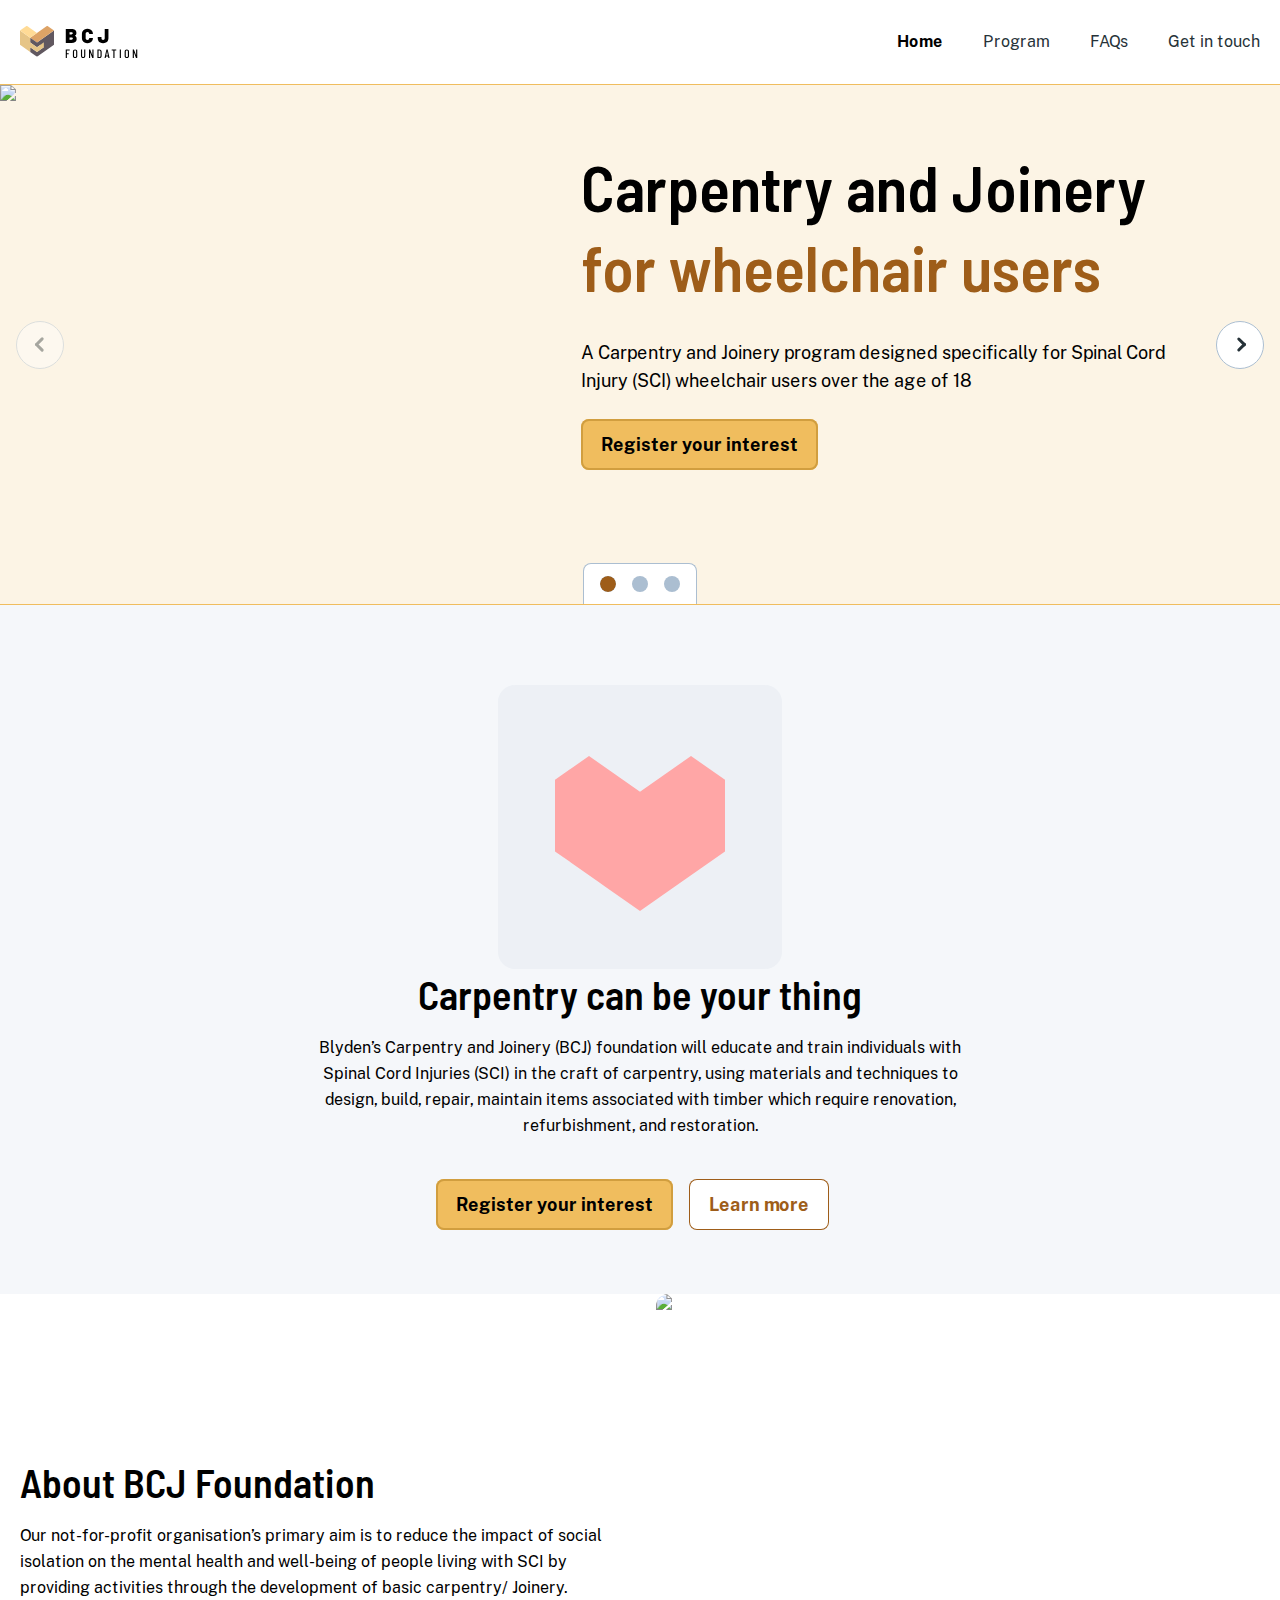
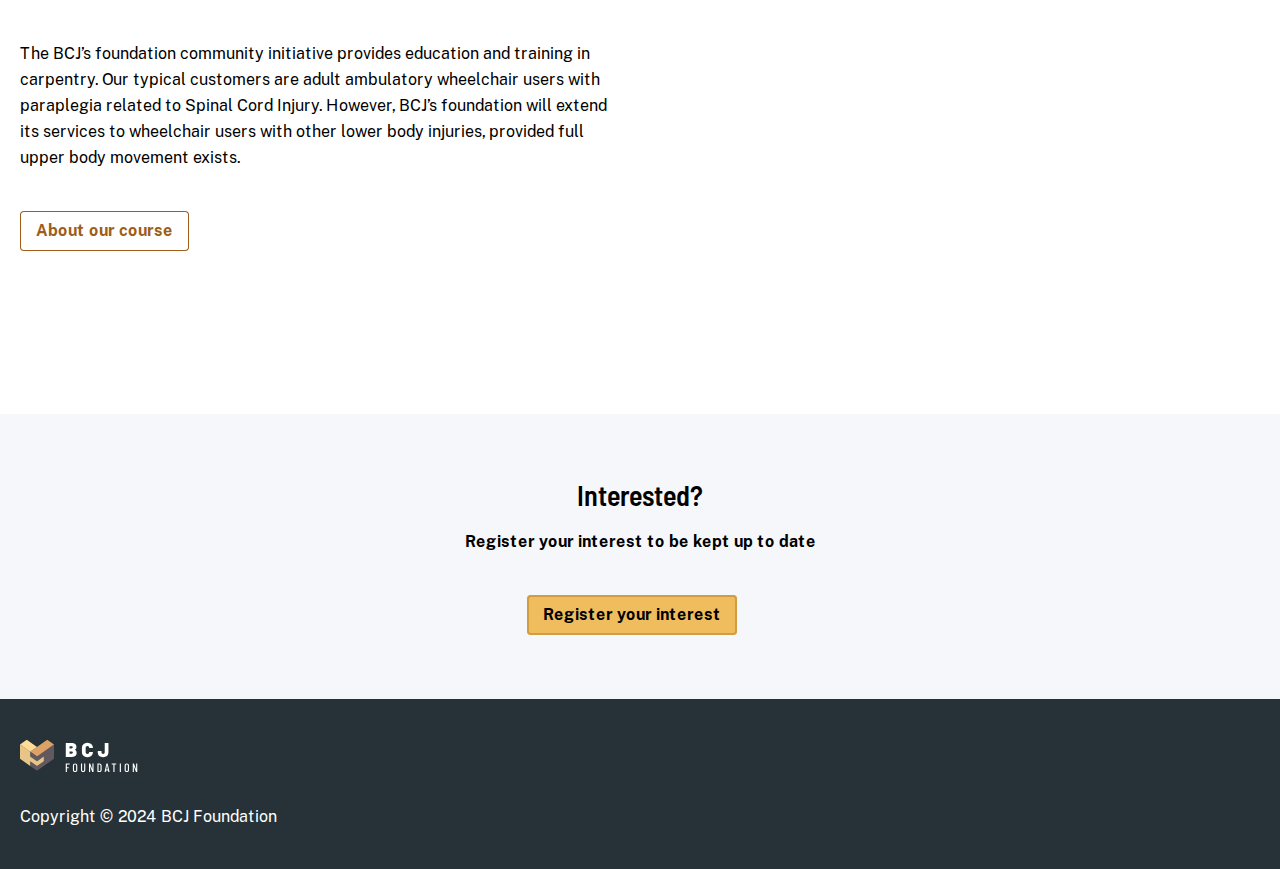
==== index.html @ 2e745df6 "first commit" ====
<!DOCTYPE html><html lang="en"><head><meta charSet="utf-8"/><meta name="viewport" content="width=device-width, initial-scale=1"/><link rel="preload" href="/_next/static/media/48bc156b80662de1-s.p.woff2" as="font" crossorigin="" type="font/woff2"/><link rel="preload" href="/_next/static/media/51b9f9f30f86448c-s.p.woff2" as="font" crossorigin="" type="font/woff2"/><link rel="preload" href="/_next/static/media/5efb91ec0a049f35-s.p.woff2" as="font" crossorigin="" type="font/woff2"/><link rel="preload" href="/_next/static/media/65385b422c1e9499-s.p.woff2" as="font" crossorigin="" type="font/woff2"/><link rel="preload" href="/_next/static/media/6a44acd4f1e705fc-s.p.woff2" as="font" crossorigin="" type="font/woff2"/><link rel="preload" href="/_next/static/media/75209ad4f73f0003-s.p.woff2" as="font" crossorigin="" type="font/woff2"/><link rel="preload" href="/_next/static/media/7559d8ca4e0054b1-s.p.woff2" as="font" crossorigin="" type="font/woff2"/><link rel="preload" href="/_next/static/media/b852c799878141b2-s.p.woff2" as="font" crossorigin="" type="font/woff2"/><link rel="preload" href="/_next/static/media/d576ac9870fe6045-s.p.woff2" as="font" crossorigin="" type="font/woff2"/><link rel="preload" href="/_next/static/media/e36079bd42f0ac3f-s.p.woff2" as="font" crossorigin="" type="font/woff2"/><link rel="stylesheet" href="/_next/static/css/0f08e208cca86593.css" crossorigin="" data-precedence="next"/><link rel="stylesheet" href="/_next/static/css/c429e8c723527bc4.css" crossorigin="" data-precedence="next"/><link rel="preload" as="script" fetchPriority="low" href="/_next/static/chunks/webpack-f3fc4aec8439d725.js" crossorigin=""/><script src="/_next/static/chunks/fd9d1056-5be4032601bc51de.js" async="" crossorigin=""></script><script src="/_next/static/chunks/69-30b4ee29f703c155.js" async="" crossorigin=""></script><script src="/_next/static/chunks/main-app-d5e770a85778ba33.js" async="" crossorigin=""></script><script src="/_next/static/chunks/17517af4-cb9e5b11379187ae.js" async=""></script><script src="/_next/static/chunks/241-a5ab5e69ba9a5ef1.js" async=""></script><script src="/_next/static/chunks/703-eb3b2bbb57f342ad.js" async=""></script><script src="/_next/static/chunks/app/page-0753a0562e86745f.js" async=""></script><title>BCJ Foundation Carpentry and Joinery</title><meta name="description" content="Carpentry and Joinery for wheelchair users"/><link rel="icon" href="/favicon.ico" type="image/x-icon" sizes="48x48"/><meta name="next-size-adjust"/><script src="/_next/static/chunks/polyfills-c67a75d1b6f99dc8.js" crossorigin="" noModule=""></script></head><body class="__variable_8f72e7 __variable_cc864a __variable_526887"><div class="min-h-screen flex flex-col items-stretch"><header class="_header_19jh3_8"><div class="_container_1usr6_22"><div class="_headerContent_19jh3_12"><div class="_logo_19jh3_1"><a href="/" title="BCJ Foundation"><div><svg width="119" height="34" viewBox="0 0 119 34" fill="none" xmlns="http://www.w3.org/2000/svg"><g clip-path="url(#clip0_208_712)"><path d="M17 31.6792V26.9192L23.8 22.1592V17.3992L17 22.1592V17.3992L34 5.49921V19.7792L17 31.6792Z" fill="#615860"></path><path d="M10.2 12.6391L27.2 0.739136L34 5.49914L17 17.3991L10.2 12.6391Z" fill="#DDA366"></path><path d="M10.2 17.3991V12.6391L17 17.3991V22.1591L10.2 17.3991Z" fill="#615860"></path><path d="M10.2 22.1591V26.9191L17 31.6791V26.9191L10.2 22.1591Z" fill="#615860"></path><path d="M23.8 22.1592L20.4 19.7792L23.8 17.3992V22.1592Z" fill="#615860"></path><path d="M23.8 17.3992L17 22.1592V26.9192L23.8 22.1592V17.3992Z" fill="#E6C587"></path><path d="M10.2 12.6392V17.3992L17 22.1592V26.9192L10.2 22.1592V26.9192L0 19.7792V5.49921L10.2 12.6392Z" fill="#E6C587"></path><path d="M0 5.49914L6.8 0.739136L17 7.87913L10.2 12.6391L0 5.49914Z" fill="#FFDB96"></path></g><path d="M54.9 10.72C54.8467 10.76 54.8467 10.8 54.9 10.84C55.5 11.1733 55.94 11.6 56.22 12.12C56.5 12.64 56.64 13.2667 56.64 14C56.64 15.3733 56.16 16.3867 55.2 17.04C54.24 17.68 52.9933 18 51.46 18H46.08C45.9867 18 45.9133 17.9733 45.86 17.92C45.8067 17.8667 45.78 17.7933 45.78 17.7V4.3C45.78 4.20667 45.8067 4.13333 45.86 4.08C45.9133 4.02667 45.9867 4 46.08 4H51.28C52.9867 4 54.2667 4.30667 55.12 4.92C55.9867 5.52 56.42 6.53333 56.42 7.96C56.42 9.22667 55.9133 10.1467 54.9 10.72ZM49.64 7.22C49.5733 7.22 49.54 7.25333 49.54 7.32V9.32C49.54 9.38667 49.5733 9.42 49.64 9.42H51.28C52.2533 9.42 52.74 9.05333 52.74 8.32C52.74 7.58667 52.2533 7.22 51.28 7.22H49.64ZM51.46 14.78C52.4067 14.78 52.88 14.3867 52.88 13.6C52.88 12.8533 52.4133 12.48 51.48 12.48H49.64C49.5733 12.48 49.54 12.5133 49.54 12.58V14.68C49.54 14.7467 49.5733 14.78 49.64 14.78H51.46ZM67.4247 18.16C66.3314 18.16 65.3647 17.9467 64.5247 17.52C63.698 17.0933 63.0514 16.4933 62.5847 15.72C62.1314 14.9333 61.9047 14.0267 61.9047 13V8.96C61.9047 7.94667 62.1314 7.05333 62.5847 6.28C63.0514 5.50667 63.698 4.90667 64.5247 4.48C65.3647 4.05333 66.3314 3.84 67.4247 3.84C68.518 3.84 69.478 4.04 70.3047 4.44C71.1447 4.84 71.7914 5.40667 72.2447 6.14C72.7114 6.86 72.9447 7.7 72.9447 8.66C72.9447 8.78 72.8447 8.85333 72.6447 8.88L69.4847 9.08H69.4247C69.2647 9.08 69.1847 9.00667 69.1847 8.86C69.1847 8.31333 69.0247 7.88 68.7047 7.56C68.3847 7.22667 67.958 7.06 67.4247 7.06C66.8914 7.06 66.4647 7.22667 66.1447 7.56C65.8247 7.88 65.6647 8.31333 65.6647 8.86V13.16C65.6647 13.6933 65.8247 14.1267 66.1447 14.46C66.4647 14.78 66.8914 14.94 67.4247 14.94C67.958 14.94 68.3847 14.78 68.7047 14.46C69.0247 14.1267 69.1847 13.6933 69.1847 13.16C69.1847 13.08 69.2114 13.02 69.2647 12.98C69.318 12.94 69.3914 12.9267 69.4847 12.94L72.6447 13.1C72.8447 13.1133 72.9447 13.18 72.9447 13.3C72.9447 14.26 72.7114 15.1067 72.2447 15.84C71.7914 16.5733 71.1447 17.1467 70.3047 17.56C69.478 17.96 68.518 18.16 67.4247 18.16ZM83.0722 18.16C81.9922 18.16 81.0522 17.96 80.2522 17.56C79.4522 17.16 78.8322 16.6 78.3922 15.88C77.9522 15.16 77.7322 14.32 77.7322 13.36V12.3C77.7322 12.2067 77.7589 12.1333 77.8122 12.08C77.8655 12.0267 77.9389 12 78.0322 12H81.1922C81.2855 12 81.3589 12.0267 81.4122 12.08C81.4655 12.1333 81.4922 12.2067 81.4922 12.3V13.34C81.4922 13.82 81.6322 14.2067 81.9122 14.5C82.1922 14.7933 82.5789 14.94 83.0722 14.94C83.5522 14.94 83.9455 14.7933 84.2522 14.5C84.5589 14.2067 84.7122 13.82 84.7122 13.34V4.3C84.7122 4.20667 84.7389 4.13333 84.7922 4.08C84.8455 4.02667 84.9189 4 85.0122 4H88.1522C88.2455 4 88.3189 4.02667 88.3722 4.08C88.4255 4.13333 88.4522 4.20667 88.4522 4.3V13.36C88.4522 14.3067 88.2255 15.1467 87.7722 15.88C87.3189 16.6 86.6855 17.16 85.8722 17.56C85.0589 17.96 84.1255 18.16 83.0722 18.16Z" fill="currentColor"></path><path d="M49.752 25.476C49.752 25.556 49.712 25.596 49.632 25.596H46.944C46.912 25.596 46.896 25.612 46.896 25.644V28.248C46.896 28.28 46.912 28.296 46.944 28.296H48.588C48.668 28.296 48.708 28.336 48.708 28.416V29.172C48.708 29.252 48.668 29.292 48.588 29.292H46.944C46.912 29.292 46.896 29.308 46.896 29.34V32.88C46.896 32.96 46.856 33 46.776 33H45.864C45.784 33 45.744 32.96 45.744 32.88V24.72C45.744 24.64 45.784 24.6 45.864 24.6H49.632C49.712 24.6 49.752 24.64 49.752 24.72V25.476ZM55.0819 33.096C54.4259 33.096 53.8979 32.896 53.4979 32.496C53.0979 32.096 52.8979 31.564 52.8979 30.9V26.712C52.8979 26.048 53.0979 25.516 53.4979 25.116C53.8979 24.708 54.4259 24.504 55.0819 24.504C55.7459 24.504 56.2779 24.708 56.6779 25.116C57.0859 25.516 57.2899 26.048 57.2899 26.712V30.9C57.2899 31.564 57.0859 32.096 56.6779 32.496C56.2779 32.896 55.7459 33.096 55.0819 33.096ZM55.0819 32.1C55.4019 32.1 55.6579 31.996 55.8499 31.788C56.0419 31.572 56.1379 31.292 56.1379 30.948V26.652C56.1379 26.308 56.0419 26.032 55.8499 25.824C55.6579 25.608 55.4019 25.5 55.0819 25.5C54.7699 25.5 54.5179 25.608 54.3259 25.824C54.1419 26.032 54.0499 26.308 54.0499 26.652V30.948C54.0499 31.292 54.1419 31.572 54.3259 31.788C54.5179 31.996 54.7699 32.1 55.0819 32.1ZM63.1208 33.096C62.4648 33.096 61.9368 32.88 61.5368 32.448C61.1448 32.008 60.9488 31.432 60.9488 30.72V24.72C60.9488 24.64 60.9888 24.6 61.0688 24.6H61.9808C62.0608 24.6 62.1008 24.64 62.1008 24.72V30.84C62.1008 31.216 62.1928 31.52 62.3768 31.752C62.5688 31.984 62.8168 32.1 63.1208 32.1C63.4328 32.1 63.6808 31.984 63.8648 31.752C64.0568 31.52 64.1528 31.216 64.1528 30.84V24.72C64.1528 24.64 64.1928 24.6 64.2728 24.6H65.1848C65.2648 24.6 65.3048 24.64 65.3048 24.72V30.72C65.3048 31.432 65.1048 32.008 64.7048 32.448C64.3048 32.88 63.7768 33.096 63.1208 33.096ZM72.3827 24.72C72.3827 24.64 72.4227 24.6 72.5027 24.6H73.4027C73.4827 24.6 73.5227 24.64 73.5227 24.72V32.88C73.5227 32.96 73.4827 33 73.4027 33H72.3707C72.3067 33 72.2627 32.968 72.2387 32.904L70.1987 27.42C70.1907 27.404 70.1787 27.4 70.1627 27.408C70.1467 27.408 70.1387 27.416 70.1387 27.432L70.1507 32.88C70.1507 32.96 70.1107 33 70.0307 33H69.1187C69.0387 33 68.9987 32.96 68.9987 32.88V24.72C68.9987 24.64 69.0387 24.6 69.1187 24.6H70.1387C70.2027 24.6 70.2467 24.632 70.2707 24.696L72.3227 30.18C72.3307 30.204 72.3427 30.216 72.3587 30.216C72.3747 30.208 72.3827 30.192 72.3827 30.168V24.72ZM77.5304 33C77.4504 33 77.4104 32.96 77.4104 32.88V24.72C77.4104 24.64 77.4504 24.6 77.5304 24.6H79.4984C80.1624 24.6 80.6904 24.804 81.0824 25.212C81.4744 25.62 81.6704 26.172 81.6704 26.868V30.732C81.6704 31.428 81.4744 31.98 81.0824 32.388C80.6904 32.796 80.1624 33 79.4984 33H77.5304ZM78.5624 31.956C78.5624 31.988 78.5784 32.004 78.6104 32.004L79.4864 31.992C79.7904 31.992 80.0344 31.876 80.2184 31.644C80.4024 31.404 80.4984 31.08 80.5064 30.672V26.928C80.5064 26.52 80.4144 26.196 80.2304 25.956C80.0464 25.716 79.7984 25.596 79.4864 25.596H78.6104C78.5784 25.596 78.5624 25.612 78.5624 25.644V31.956ZM88.4656 33C88.3936 33 88.3496 32.964 88.3336 32.892L88.0696 31.512C88.0696 31.496 88.0616 31.484 88.0456 31.476C88.0376 31.468 88.0256 31.464 88.0096 31.464H86.0536C86.0376 31.464 86.0216 31.468 86.0056 31.476C85.9976 31.484 85.9936 31.496 85.9936 31.512L85.7416 32.892C85.7336 32.964 85.6896 33 85.6096 33H84.6976C84.6576 33 84.6256 32.988 84.6016 32.964C84.5856 32.94 84.5816 32.908 84.5896 32.868L86.3776 24.708C86.3936 24.636 86.4376 24.6 86.5096 24.6H87.5776C87.6576 24.6 87.7016 24.636 87.7096 24.708L89.5096 32.868V32.892C89.5096 32.964 89.4736 33 89.4016 33H88.4656ZM86.1976 30.504C86.1976 30.536 86.2096 30.552 86.2336 30.552H87.8296C87.8536 30.552 87.8656 30.536 87.8656 30.504L87.0496 26.244C87.0416 26.228 87.0336 26.22 87.0256 26.22C87.0176 26.22 87.0096 26.228 87.0016 26.244L86.1976 30.504ZM96.1333 24.6C96.2133 24.6 96.2533 24.64 96.2533 24.72V25.476C96.2533 25.556 96.2133 25.596 96.1333 25.596H94.5613C94.5293 25.596 94.5133 25.612 94.5133 25.644V32.88C94.5133 32.96 94.4733 33 94.3933 33H93.4813C93.4013 33 93.3613 32.96 93.3613 32.88V25.644C93.3613 25.612 93.3453 25.596 93.3133 25.596H91.8253C91.7453 25.596 91.7053 25.556 91.7053 25.476V24.72C91.7053 24.64 91.7453 24.6 91.8253 24.6H96.1333ZM99.8827 33C99.8027 33 99.7627 32.96 99.7627 32.88V24.72C99.7627 24.64 99.8027 24.6 99.8827 24.6H100.795C100.875 24.6 100.915 24.64 100.915 24.72V32.88C100.915 32.96 100.875 33 100.795 33H99.8827ZM106.815 33.096C106.159 33.096 105.631 32.896 105.231 32.496C104.831 32.096 104.631 31.564 104.631 30.9V26.712C104.631 26.048 104.831 25.516 105.231 25.116C105.631 24.708 106.159 24.504 106.815 24.504C107.479 24.504 108.011 24.708 108.411 25.116C108.819 25.516 109.023 26.048 109.023 26.712V30.9C109.023 31.564 108.819 32.096 108.411 32.496C108.011 32.896 107.479 33.096 106.815 33.096ZM106.815 32.1C107.135 32.1 107.391 31.996 107.583 31.788C107.775 31.572 107.871 31.292 107.871 30.948V26.652C107.871 26.308 107.775 26.032 107.583 25.824C107.391 25.608 107.135 25.5 106.815 25.5C106.503 25.5 106.251 25.608 106.059 25.824C105.875 26.032 105.783 26.308 105.783 26.652V30.948C105.783 31.292 105.875 31.572 106.059 31.788C106.251 31.996 106.503 32.1 106.815 32.1ZM116.126 24.72C116.126 24.64 116.166 24.6 116.246 24.6H117.146C117.226 24.6 117.266 24.64 117.266 24.72V32.88C117.266 32.96 117.226 33 117.146 33H116.114C116.05 33 116.006 32.968 115.982 32.904L113.942 27.42C113.934 27.404 113.922 27.4 113.906 27.408C113.89 27.408 113.882 27.416 113.882 27.432L113.894 32.88C113.894 32.96 113.854 33 113.774 33H112.862C112.782 33 112.742 32.96 112.742 32.88V24.72C112.742 24.64 112.782 24.6 112.862 24.6H113.882C113.946 24.6 113.99 24.632 114.014 24.696L116.066 30.18C116.074 30.204 116.086 30.216 116.102 30.216C116.118 30.208 116.126 30.192 116.126 30.168V24.72Z" fill="currentColor"></path><defs><clipPath id="clip0_208_712"><rect width="34" height="30.94" fill="white" transform="translate(0 0.739136)"></rect></clipPath></defs></svg></div></a></div><nav id="primaryNavigation" class="_mainNav_19jh3_21"><ul class="_mainNavMenu_19jh3_26"><li><a href="/" class="_active_19jh3_51 _navLink_19jh3_40">Home<!-- --> <svg width="24" height="24" fill="none" xmlns="http://www.w3.org/2000/svg" class="_linkIcon_19jh3_174"><path d="m16 16 3.293-3.293a1 1 0 0 0 0-1.414L16 8m3 4H5" stroke="currentColor" stroke-width="1.5" stroke-linecap="round"></path></svg></a></li><li><a href="our-program" class="_navLink_19jh3_40">Program<!-- --> <svg width="24" height="24" fill="none" xmlns="http://www.w3.org/2000/svg" class="_linkIcon_19jh3_174"><path d="m16 16 3.293-3.293a1 1 0 0 0 0-1.414L16 8m3 4H5" stroke="currentColor" stroke-width="1.5" stroke-linecap="round"></path></svg></a></li><li><a href="faqs" class="_navLink_19jh3_40">FAQs<!-- --> <svg width="24" height="24" fill="none" xmlns="http://www.w3.org/2000/svg" class="_linkIcon_19jh3_174"><path d="m16 16 3.293-3.293a1 1 0 0 0 0-1.414L16 8m3 4H5" stroke="currentColor" stroke-width="1.5" stroke-linecap="round"></path></svg></a></li><li><a href="contact" class="_navLink_19jh3_40">Get in touch<!-- --> <svg width="24" height="24" fill="none" xmlns="http://www.w3.org/2000/svg" class="_linkIcon_19jh3_174"><path d="m16 16 3.293-3.293a1 1 0 0 0 0-1.414L16 8m3 4H5" stroke="currentColor" stroke-width="1.5" stroke-linecap="round"></path></svg></a></li></ul></nav><button class="_navToggle_19jh3_56" aria-controls="primaryNavigation"><svg width="24" height="24" viewBox="0 0 24 24" fill="none" xmlns="http://www.w3.org/2000/svg"><path d="M20 6H4M20 12H4M20 18H4" stroke="currentColor" stroke-width="1.5" stroke-linecap="round"></path></svg></button></div></div></header><main class="grow max-lg:pt-[3.5rem]"><div class="_heroSlider_nfm21_1"><div class="_sliderContainer_1o5lg_1 _sliderContainer_nfm21_1 undefined" style="--autoplay-duration:12s"><div class="_sliderInner_1o5lg_13 _sliderInner_nfm21_9"><div class="_sliderTrack_1o5lg_20 _sliderTrack_nfm21_13"><div class="_slideContentContainer_1o5lg_37 _snapTo_1o5lg_50 _slideContentContainer_nfm21_17" data-slide-id="WfRIqz6YVOBUKZLkBt84a_slide0"><div class="_sliderSlide_nfm21_38"><section class="_root_vmrso_1 _slideContent_nfm21_17 _isSlider_vmrso_54"><div class="_container_1usr6_22 _sliderContainer_vmrso_5"><div class="_row_1usr6_12 _sectionRow_vmrso_6 _imgLeft_vmrso_91"><div class="_imageContent_vmrso_16 _overflowImg_vmrso_29"><img alt="Man in wheelchair measuring with tape measure" loading="lazy" width="3996" height="2664" decoding="async" data-nimg="1" style="color:transparent" srcSet="https://images.ctfassets.net/n1ihyy65jq9a/5U1d5pbilXgPVXk30QRDa5/3b9a7755e2f1af9c7a7332dae6e8f16b/iStock-1478745756.png?fm=webp&amp;w=3840&amp;q=75 1x" src="https://images.ctfassets.net/n1ihyy65jq9a/5U1d5pbilXgPVXk30QRDa5/3b9a7755e2f1af9c7a7332dae6e8f16b/iStock-1478745756.png?fm=webp&amp;w=3840&amp;q=75"/></div><div class="_textContent_vmrso_33 _imgLeft_vmrso_91"><div class="_innerContent_vmrso_44"><div class="_heading_uow0d_1 _level-h1_uow0d_4 _marginBottom_uow0d_34 _textLeft_uow0d_43 h1">Carpentry and Joinery<!-- --> <em class="_emText_uow0d_38">for wheelchair users</em></div><div class="_text_vmrso_33"><div class="_richText_1emp2_1"><p>A Carpentry and Joinery program designed specifically for Spinal Cord Injury (SCI) wheelchair users over the age of 18</p><a href="/register" data-link-type="button" class="button _button_p7d7h_1 _large_p7d7h_58 _primary_p7d7h_19"><div class="_buttonLabel_p7d7h_104">Register your interest</div></a><p></p></div></div></div></div></div></div></section></div></div><div class="_slideContentContainer_1o5lg_37 _snapTo_1o5lg_50 _slideContentContainer_nfm21_17" data-slide-id="WfRIqz6YVOBUKZLkBt84a_slide1"><div class="_sliderSlide_nfm21_38"><section class="_root_vmrso_1 _slideContent_nfm21_17 _isSlider_vmrso_54"><div class="_container_1usr6_22 _sliderContainer_vmrso_5"><div class="_row_1usr6_12 _sectionRow_vmrso_6 _imgRight_vmrso_81"><div class="_imageContent_vmrso_16 _imgRight_vmrso_81"><img alt="Wheel Chair Workbench Isometric Illustration" loading="lazy" width="1294" height="1188" decoding="async" data-nimg="1" style="color:transparent" srcSet="https://images.ctfassets.net/n1ihyy65jq9a/XEW9YGLwWh2au5y3JjMi3/e1090c4c49f8dcd0c48d08984e0144e5/WheelChair_2x.png?fm=webp&amp;w=1920&amp;q=75 1x, https://images.ctfassets.net/n1ihyy65jq9a/XEW9YGLwWh2au5y3JjMi3/e1090c4c49f8dcd0c48d08984e0144e5/WheelChair_2x.png?fm=webp&amp;w=3840&amp;q=75 2x" src="https://images.ctfassets.net/n1ihyy65jq9a/XEW9YGLwWh2au5y3JjMi3/e1090c4c49f8dcd0c48d08984e0144e5/WheelChair_2x.png?fm=webp&amp;w=3840&amp;q=75"/></div><div class="_textContent_vmrso_33 _imgRight_vmrso_81"><div class="_innerContent_vmrso_44"><div class="_heading_uow0d_1 _level-h1_uow0d_4 _marginBottom_uow0d_34 _textLeft_uow0d_43 h1">Wheelchair<!-- --> <em class="_emText_uow0d_38">accessible workspaces</em></div><div class="_text_vmrso_33"><div class="_richText_1emp2_1"><p>Developing skills in carpentry and joinery can be extremely rewarding.
However, the workshops have many potential hazards, and our organisation has bespoke workspaces designed for wheelchair users.</p><a href="/our-program" data-link-type="button" class="button _button_p7d7h_1 _large_p7d7h_58 _secondary_p7d7h_24"><div class="_buttonLabel_p7d7h_104">Learn more</div></a><p></p></div></div></div></div></div></div></section></div></div><div class="_slideContentContainer_1o5lg_37 _snapTo_1o5lg_50 _slideContentContainer_nfm21_17" data-slide-id="WfRIqz6YVOBUKZLkBt84a_slide2"><div class="_sliderSlide_nfm21_38"><section class="_root_vmrso_1 _slideContent_nfm21_17 _isSlider_vmrso_54"><div class="_container_1usr6_22 _sliderContainer_vmrso_5"><div class="_row_1usr6_12 _sectionRow_vmrso_6 _imgLeft_vmrso_91"><div class="_imageContent_vmrso_16 _overflowImg_vmrso_29"><img alt="Person chiseling wood" loading="lazy" width="3996" height="2016" decoding="async" data-nimg="1" style="color:transparent" srcSet="https://images.ctfassets.net/n1ihyy65jq9a/3whNkLh9BBLOtpEh7S1WS2/a53ef2777b1b464f38fb0e955e6ff402/dominik-scythe-3cIvvzjE6Lk-unsplash.png?fm=webp&amp;w=3840&amp;q=75 1x" src="https://images.ctfassets.net/n1ihyy65jq9a/3whNkLh9BBLOtpEh7S1WS2/a53ef2777b1b464f38fb0e955e6ff402/dominik-scythe-3cIvvzjE6Lk-unsplash.png?fm=webp&amp;w=3840&amp;q=75"/></div><div class="_textContent_vmrso_33 _imgLeft_vmrso_91"><div class="_innerContent_vmrso_44"><div class="_heading_uow0d_1 _level-h1_uow0d_4 _marginBottom_uow0d_34 _textLeft_uow0d_43 h1">Course content<!-- --> <em class="_emText_uow0d_38">designed for SCI</em></div><div class="_text_vmrso_33"><div class="_richText_1emp2_1"><p>Our course program is led by people with an SCI – allowing participants to learn from others who have been there and can understand the issues and challenges.</p><a href="/our-program" data-link-type="button" class="button _button_p7d7h_1 _large_p7d7h_58 _secondary_p7d7h_24"><div class="_buttonLabel_p7d7h_104">Learn more</div></a><p></p></div></div></div></div></div></div></section></div></div></div></div><nav class="_sliderNav_1o5lg_81 _sliderNav_nfm21_29"><div class="_container_1usr6_22"><div class="_sliderNavContainer_1o5lg_86"><div class="_sliderButtonContainer_1o5lg_92"><button class="_arrow_1o5lg_103 _arrowPrev_1o5lg_179 _arrow_nfm21_43 _arrowPrev_nfm21_48" disabled="" title="Previous slide"></button></div><ul class="_dots_1o5lg_97 _dots_nfm21_60"><li><button class="_active_1o5lg_171" title="Go to slide 1"></button></li><li><button class="" title="Go to slide 2"></button></li><li><button class="" title="Go to slide 3"></button></li></ul><div class="_sliderButtonContainer_1o5lg_92"><button class="_arrow_1o5lg_103 _arrowNext_1o5lg_187 _arrow_nfm21_43 _arrowNext_nfm21_53" title="Next slide"></button></div></div></div></nav></div></div><section class="_root_zbqyi_1 _v-align-middle_zbqyi_28 _bg-secondary_zbqyi_21"><div class="_container_1usr6_22"><div class="_row_1usr6_12 _contentRow_zbqyi_37 undefined"><div class="_mainContent_zbqyi_33 undefined"><div class="_mainContentContainer_zbqyi_44 _text-align-center_zbqyi_48"><div class="_richText_1emp2_1"><div class="_container_1vml3_1"><svg class="_animatedLogo_1vml3_21 _joined_1vml3_83" width="400" height="300" viewBox="0 0 400 300" fill="none" xmlns="http://www.w3.org/2000/svg"><path class="_heart_1vml3_43" d="M251 87L200 122.769L149 87L115 110.846V182.385L166 218.154L200 242L285 182.385V110.846L251 87Z" fill="#FFA6A6"></path><path class="_leftBlock_1vml3_35" d="M166 194.308V218.154L183 206.231L166 194.308Z" fill="#BDA16F"></path><path class="_rightBlock_1vml3_27" d="M166 194.308V218.154L200 242V218.154L166 194.308Z" fill="#615860"></path><path class="_rightBlock_1vml3_27" d="M234 194.308L217 182.384L234 170.461V194.308Z" fill="#42311F"></path><path class="_rightBlock_1vml3_27" d="M166 194.308L200 170.461L234 194.308L200 218.154L166 194.308Z" fill="#DDA366"></path><path class="_leftBlock_1vml3_35" d="M234 170.461L200 194.308V218.154L234 194.308V170.461Z" fill="#E6C587"></path><path class="_leftBlock_1vml3_35" d="M166 146.615V170.462L200 194.308V218.154L166 194.308V218.154L115 182.385V110.846L166 146.615Z" fill="#E6C587"></path><path class="_leftBlock_1vml3_35" d="M115 110.846L149 87L200 122.769L166 146.615L115 110.846Z" fill="#FFDB96"></path><path class="_leftBlock_1vml3_35" d="M166 170.462L200 146.615L234 170.462L200 194.308L166 170.462Z" fill="#FFDB96"></path><path class="_leftBlock_1vml3_35" d="M166 146.615V170.462L200 146.615V122.769L166 146.615Z" fill="#E6C587"></path><path class="_rightBlock_1vml3_27" d="M200 242V218.154L234 194.308V170.462L200 194.308V170.462L285 110.846V182.385L200 242Z" fill="#615860"></path><path class="_rightBlock_1vml3_27" d="M166 170.462V146.615L200 170.462V194.308L166 170.462Z" fill="#615860"></path><path class="_rightBlock_1vml3_27" d="M166 146.615L251 87L285 110.846L200 170.462L166 146.615Z" fill="#DDA366"></path></svg></div><h2>Carpentry can be your thing</h2><p>Blyden’s Carpentry and Joinery (BCJ) foundation will educate and train individuals with Spinal Cord Injuries (SCI) in the craft of carpentry, using materials and techniques to design, build, repair, maintain items associated with timber which require renovation, refurbishment, and restoration.</p><a href="/register" data-link-type="button" class="button _button_p7d7h_1 _large_p7d7h_58 _primary_p7d7h_19"><div class="_buttonLabel_p7d7h_104">Register your interest</div></a><a href="/our-program" data-link-type="button" class="button _button_p7d7h_1 _large_p7d7h_58 _secondary_p7d7h_24"><div class="_buttonLabel_p7d7h_104">Learn more</div></a><p></p></div></div></div></div></div></section><section class="_root_zbqyi_1 _v-align-middle_zbqyi_28 _bg-default_zbqyi_15"><div class="_container_1usr6_22"><div class="_row_1usr6_12 _contentRow_zbqyi_37 _imageLayout_zbqyi_121 _imgRight_zbqyi_124"><div class="_imageContent_zbqyi_52 _img-size-cover_zbqyi_162 _imgRight_zbqyi_124"><img alt="Tools" loading="lazy" width="2772" height="3884" decoding="async" data-nimg="1" style="color:transparent" srcSet="https://images.ctfassets.net/n1ihyy65jq9a/7vWtPpgSgakhSZjXxVCPhk/c5247bebeb1ce8e71264e3de3a4bcce8/julie-molliver-Z3vFp7szCAY-unsplash.png?fm=webp&amp;w=3840&amp;q=75 1x" src="https://images.ctfassets.net/n1ihyy65jq9a/7vWtPpgSgakhSZjXxVCPhk/c5247bebeb1ce8e71264e3de3a4bcce8/julie-molliver-Z3vFp7szCAY-unsplash.png?fm=webp&amp;w=3840&amp;q=75"/></div><div class="_mainContent_zbqyi_33 _imgRight_zbqyi_124"><div class="_mainContentContainer_zbqyi_44 _text-align-left_zbqyi_44"><div class="_richText_1emp2_1"><h2>About BCJ Foundation</h2><p>Our not-for-profit organisation’s primary aim is to reduce the impact of social isolation on the mental health and well-being of people living with SCI by providing activities through the development of basic carpentry/ Joinery.  </p><p>The BCJ’s foundation community initiative provides education and training in carpentry. Our typical customers are adult ambulatory wheelchair users with paraplegia related to Spinal Cord Injury. However, BCJ’s foundation will extend its services to wheelchair users with other lower body injuries, provided full upper body movement exists.</p><a href="/our-program" data-link-type="button" class="button _button_p7d7h_1 _secondary_p7d7h_24"><div class="_buttonLabel_p7d7h_104">About our course</div></a><p></p></div></div></div></div></div></section><section class="_root_zbqyi_1 _v-align-top_zbqyi_24 _bg-secondary_zbqyi_21"><div class="_container_1usr6_22"><div class="_row_1usr6_12 _contentRow_zbqyi_37 undefined"><div class="_mainContent_zbqyi_33 undefined"><div class="_mainContentContainer_zbqyi_44 _text-align-center_zbqyi_48"><div class="_richText_1emp2_1"><h3>Interested? </h3><p><b>Register your interest to be kept up to date</b></p><a href="/register" data-link-type="button" class="button _button_p7d7h_1 _primary_p7d7h_19"><div class="_buttonLabel_p7d7h_104">Register your interest</div></a><p></p></div></div></div></div></div></section></main><footer class="_footer_7ohpf_1"><div class="_container_1usr6_22"><div class="_row_1usr6_12 _footerRow_7ohpf_8"><div class="_logoCol_7ohpf_59"><div class="_logo_7ohpf_18"><div><svg width="119" height="34" viewBox="0 0 119 34" fill="none" xmlns="http://www.w3.org/2000/svg"><g clip-path="url(#clip0_208_712)"><path d="M17 31.6792V26.9192L23.8 22.1592V17.3992L17 22.1592V17.3992L34 5.49921V19.7792L17 31.6792Z" fill="#615860"></path><path d="M10.2 12.6391L27.2 0.739136L34 5.49914L17 17.3991L10.2 12.6391Z" fill="#DDA366"></path><path d="M10.2 17.3991V12.6391L17 17.3991V22.1591L10.2 17.3991Z" fill="#615860"></path><path d="M10.2 22.1591V26.9191L17 31.6791V26.9191L10.2 22.1591Z" fill="#615860"></path><path d="M23.8 22.1592L20.4 19.7792L23.8 17.3992V22.1592Z" fill="#615860"></path><path d="M23.8 17.3992L17 22.1592V26.9192L23.8 22.1592V17.3992Z" fill="#E6C587"></path><path d="M10.2 12.6392V17.3992L17 22.1592V26.9192L10.2 22.1592V26.9192L0 19.7792V5.49921L10.2 12.6392Z" fill="#E6C587"></path><path d="M0 5.49914L6.8 0.739136L17 7.87913L10.2 12.6391L0 5.49914Z" fill="#FFDB96"></path></g><path d="M54.9 10.72C54.8467 10.76 54.8467 10.8 54.9 10.84C55.5 11.1733 55.94 11.6 56.22 12.12C56.5 12.64 56.64 13.2667 56.64 14C56.64 15.3733 56.16 16.3867 55.2 17.04C54.24 17.68 52.9933 18 51.46 18H46.08C45.9867 18 45.9133 17.9733 45.86 17.92C45.8067 17.8667 45.78 17.7933 45.78 17.7V4.3C45.78 4.20667 45.8067 4.13333 45.86 4.08C45.9133 4.02667 45.9867 4 46.08 4H51.28C52.9867 4 54.2667 4.30667 55.12 4.92C55.9867 5.52 56.42 6.53333 56.42 7.96C56.42 9.22667 55.9133 10.1467 54.9 10.72ZM49.64 7.22C49.5733 7.22 49.54 7.25333 49.54 7.32V9.32C49.54 9.38667 49.5733 9.42 49.64 9.42H51.28C52.2533 9.42 52.74 9.05333 52.74 8.32C52.74 7.58667 52.2533 7.22 51.28 7.22H49.64ZM51.46 14.78C52.4067 14.78 52.88 14.3867 52.88 13.6C52.88 12.8533 52.4133 12.48 51.48 12.48H49.64C49.5733 12.48 49.54 12.5133 49.54 12.58V14.68C49.54 14.7467 49.5733 14.78 49.64 14.78H51.46ZM67.4247 18.16C66.3314 18.16 65.3647 17.9467 64.5247 17.52C63.698 17.0933 63.0514 16.4933 62.5847 15.72C62.1314 14.9333 61.9047 14.0267 61.9047 13V8.96C61.9047 7.94667 62.1314 7.05333 62.5847 6.28C63.0514 5.50667 63.698 4.90667 64.5247 4.48C65.3647 4.05333 66.3314 3.84 67.4247 3.84C68.518 3.84 69.478 4.04 70.3047 4.44C71.1447 4.84 71.7914 5.40667 72.2447 6.14C72.7114 6.86 72.9447 7.7 72.9447 8.66C72.9447 8.78 72.8447 8.85333 72.6447 8.88L69.4847 9.08H69.4247C69.2647 9.08 69.1847 9.00667 69.1847 8.86C69.1847 8.31333 69.0247 7.88 68.7047 7.56C68.3847 7.22667 67.958 7.06 67.4247 7.06C66.8914 7.06 66.4647 7.22667 66.1447 7.56C65.8247 7.88 65.6647 8.31333 65.6647 8.86V13.16C65.6647 13.6933 65.8247 14.1267 66.1447 14.46C66.4647 14.78 66.8914 14.94 67.4247 14.94C67.958 14.94 68.3847 14.78 68.7047 14.46C69.0247 14.1267 69.1847 13.6933 69.1847 13.16C69.1847 13.08 69.2114 13.02 69.2647 12.98C69.318 12.94 69.3914 12.9267 69.4847 12.94L72.6447 13.1C72.8447 13.1133 72.9447 13.18 72.9447 13.3C72.9447 14.26 72.7114 15.1067 72.2447 15.84C71.7914 16.5733 71.1447 17.1467 70.3047 17.56C69.478 17.96 68.518 18.16 67.4247 18.16ZM83.0722 18.16C81.9922 18.16 81.0522 17.96 80.2522 17.56C79.4522 17.16 78.8322 16.6 78.3922 15.88C77.9522 15.16 77.7322 14.32 77.7322 13.36V12.3C77.7322 12.2067 77.7589 12.1333 77.8122 12.08C77.8655 12.0267 77.9389 12 78.0322 12H81.1922C81.2855 12 81.3589 12.0267 81.4122 12.08C81.4655 12.1333 81.4922 12.2067 81.4922 12.3V13.34C81.4922 13.82 81.6322 14.2067 81.9122 14.5C82.1922 14.7933 82.5789 14.94 83.0722 14.94C83.5522 14.94 83.9455 14.7933 84.2522 14.5C84.5589 14.2067 84.7122 13.82 84.7122 13.34V4.3C84.7122 4.20667 84.7389 4.13333 84.7922 4.08C84.8455 4.02667 84.9189 4 85.0122 4H88.1522C88.2455 4 88.3189 4.02667 88.3722 4.08C88.4255 4.13333 88.4522 4.20667 88.4522 4.3V13.36C88.4522 14.3067 88.2255 15.1467 87.7722 15.88C87.3189 16.6 86.6855 17.16 85.8722 17.56C85.0589 17.96 84.1255 18.16 83.0722 18.16Z" fill="currentColor"></path><path d="M49.752 25.476C49.752 25.556 49.712 25.596 49.632 25.596H46.944C46.912 25.596 46.896 25.612 46.896 25.644V28.248C46.896 28.28 46.912 28.296 46.944 28.296H48.588C48.668 28.296 48.708 28.336 48.708 28.416V29.172C48.708 29.252 48.668 29.292 48.588 29.292H46.944C46.912 29.292 46.896 29.308 46.896 29.34V32.88C46.896 32.96 46.856 33 46.776 33H45.864C45.784 33 45.744 32.96 45.744 32.88V24.72C45.744 24.64 45.784 24.6 45.864 24.6H49.632C49.712 24.6 49.752 24.64 49.752 24.72V25.476ZM55.0819 33.096C54.4259 33.096 53.8979 32.896 53.4979 32.496C53.0979 32.096 52.8979 31.564 52.8979 30.9V26.712C52.8979 26.048 53.0979 25.516 53.4979 25.116C53.8979 24.708 54.4259 24.504 55.0819 24.504C55.7459 24.504 56.2779 24.708 56.6779 25.116C57.0859 25.516 57.2899 26.048 57.2899 26.712V30.9C57.2899 31.564 57.0859 32.096 56.6779 32.496C56.2779 32.896 55.7459 33.096 55.0819 33.096ZM55.0819 32.1C55.4019 32.1 55.6579 31.996 55.8499 31.788C56.0419 31.572 56.1379 31.292 56.1379 30.948V26.652C56.1379 26.308 56.0419 26.032 55.8499 25.824C55.6579 25.608 55.4019 25.5 55.0819 25.5C54.7699 25.5 54.5179 25.608 54.3259 25.824C54.1419 26.032 54.0499 26.308 54.0499 26.652V30.948C54.0499 31.292 54.1419 31.572 54.3259 31.788C54.5179 31.996 54.7699 32.1 55.0819 32.1ZM63.1208 33.096C62.4648 33.096 61.9368 32.88 61.5368 32.448C61.1448 32.008 60.9488 31.432 60.9488 30.72V24.72C60.9488 24.64 60.9888 24.6 61.0688 24.6H61.9808C62.0608 24.6 62.1008 24.64 62.1008 24.72V30.84C62.1008 31.216 62.1928 31.52 62.3768 31.752C62.5688 31.984 62.8168 32.1 63.1208 32.1C63.4328 32.1 63.6808 31.984 63.8648 31.752C64.0568 31.52 64.1528 31.216 64.1528 30.84V24.72C64.1528 24.64 64.1928 24.6 64.2728 24.6H65.1848C65.2648 24.6 65.3048 24.64 65.3048 24.72V30.72C65.3048 31.432 65.1048 32.008 64.7048 32.448C64.3048 32.88 63.7768 33.096 63.1208 33.096ZM72.3827 24.72C72.3827 24.64 72.4227 24.6 72.5027 24.6H73.4027C73.4827 24.6 73.5227 24.64 73.5227 24.72V32.88C73.5227 32.96 73.4827 33 73.4027 33H72.3707C72.3067 33 72.2627 32.968 72.2387 32.904L70.1987 27.42C70.1907 27.404 70.1787 27.4 70.1627 27.408C70.1467 27.408 70.1387 27.416 70.1387 27.432L70.1507 32.88C70.1507 32.96 70.1107 33 70.0307 33H69.1187C69.0387 33 68.9987 32.96 68.9987 32.88V24.72C68.9987 24.64 69.0387 24.6 69.1187 24.6H70.1387C70.2027 24.6 70.2467 24.632 70.2707 24.696L72.3227 30.18C72.3307 30.204 72.3427 30.216 72.3587 30.216C72.3747 30.208 72.3827 30.192 72.3827 30.168V24.72ZM77.5304 33C77.4504 33 77.4104 32.96 77.4104 32.88V24.72C77.4104 24.64 77.4504 24.6 77.5304 24.6H79.4984C80.1624 24.6 80.6904 24.804 81.0824 25.212C81.4744 25.62 81.6704 26.172 81.6704 26.868V30.732C81.6704 31.428 81.4744 31.98 81.0824 32.388C80.6904 32.796 80.1624 33 79.4984 33H77.5304ZM78.5624 31.956C78.5624 31.988 78.5784 32.004 78.6104 32.004L79.4864 31.992C79.7904 31.992 80.0344 31.876 80.2184 31.644C80.4024 31.404 80.4984 31.08 80.5064 30.672V26.928C80.5064 26.52 80.4144 26.196 80.2304 25.956C80.0464 25.716 79.7984 25.596 79.4864 25.596H78.6104C78.5784 25.596 78.5624 25.612 78.5624 25.644V31.956ZM88.4656 33C88.3936 33 88.3496 32.964 88.3336 32.892L88.0696 31.512C88.0696 31.496 88.0616 31.484 88.0456 31.476C88.0376 31.468 88.0256 31.464 88.0096 31.464H86.0536C86.0376 31.464 86.0216 31.468 86.0056 31.476C85.9976 31.484 85.9936 31.496 85.9936 31.512L85.7416 32.892C85.7336 32.964 85.6896 33 85.6096 33H84.6976C84.6576 33 84.6256 32.988 84.6016 32.964C84.5856 32.94 84.5816 32.908 84.5896 32.868L86.3776 24.708C86.3936 24.636 86.4376 24.6 86.5096 24.6H87.5776C87.6576 24.6 87.7016 24.636 87.7096 24.708L89.5096 32.868V32.892C89.5096 32.964 89.4736 33 89.4016 33H88.4656ZM86.1976 30.504C86.1976 30.536 86.2096 30.552 86.2336 30.552H87.8296C87.8536 30.552 87.8656 30.536 87.8656 30.504L87.0496 26.244C87.0416 26.228 87.0336 26.22 87.0256 26.22C87.0176 26.22 87.0096 26.228 87.0016 26.244L86.1976 30.504ZM96.1333 24.6C96.2133 24.6 96.2533 24.64 96.2533 24.72V25.476C96.2533 25.556 96.2133 25.596 96.1333 25.596H94.5613C94.5293 25.596 94.5133 25.612 94.5133 25.644V32.88C94.5133 32.96 94.4733 33 94.3933 33H93.4813C93.4013 33 93.3613 32.96 93.3613 32.88V25.644C93.3613 25.612 93.3453 25.596 93.3133 25.596H91.8253C91.7453 25.596 91.7053 25.556 91.7053 25.476V24.72C91.7053 24.64 91.7453 24.6 91.8253 24.6H96.1333ZM99.8827 33C99.8027 33 99.7627 32.96 99.7627 32.88V24.72C99.7627 24.64 99.8027 24.6 99.8827 24.6H100.795C100.875 24.6 100.915 24.64 100.915 24.72V32.88C100.915 32.96 100.875 33 100.795 33H99.8827ZM106.815 33.096C106.159 33.096 105.631 32.896 105.231 32.496C104.831 32.096 104.631 31.564 104.631 30.9V26.712C104.631 26.048 104.831 25.516 105.231 25.116C105.631 24.708 106.159 24.504 106.815 24.504C107.479 24.504 108.011 24.708 108.411 25.116C108.819 25.516 109.023 26.048 109.023 26.712V30.9C109.023 31.564 108.819 32.096 108.411 32.496C108.011 32.896 107.479 33.096 106.815 33.096ZM106.815 32.1C107.135 32.1 107.391 31.996 107.583 31.788C107.775 31.572 107.871 31.292 107.871 30.948V26.652C107.871 26.308 107.775 26.032 107.583 25.824C107.391 25.608 107.135 25.5 106.815 25.5C106.503 25.5 106.251 25.608 106.059 25.824C105.875 26.032 105.783 26.308 105.783 26.652V30.948C105.783 31.292 105.875 31.572 106.059 31.788C106.251 31.996 106.503 32.1 106.815 32.1ZM116.126 24.72C116.126 24.64 116.166 24.6 116.246 24.6H117.146C117.226 24.6 117.266 24.64 117.266 24.72V32.88C117.266 32.96 117.226 33 117.146 33H116.114C116.05 33 116.006 32.968 115.982 32.904L113.942 27.42C113.934 27.404 113.922 27.4 113.906 27.408C113.89 27.408 113.882 27.416 113.882 27.432L113.894 32.88C113.894 32.96 113.854 33 113.774 33H112.862C112.782 33 112.742 32.96 112.742 32.88V24.72C112.742 24.64 112.782 24.6 112.862 24.6H113.882C113.946 24.6 113.99 24.632 114.014 24.696L116.066 30.18C116.074 30.204 116.086 30.216 116.102 30.216C116.118 30.208 116.126 30.192 116.126 30.168V24.72Z" fill="currentColor"></path><defs><clipPath id="clip0_208_712"><rect width="34" height="30.94" fill="white" transform="translate(0 0.739136)"></rect></clipPath></defs></svg></div></div><p class="_copyright_7ohpf_22">Copyright © 2024 BCJ Foundation</p></div></div></div></footer></div><script src="/_next/static/chunks/webpack-f3fc4aec8439d725.js" crossorigin="" async=""></script><script>(self.__next_f=self.__next_f||[]).push([0]);self.__next_f.push([2,null])</script><script>self.__next_f.push([1,"1:HL[\"/_next/static/media/48bc156b80662de1-s.p.woff2\",\"font\",{\"crossOrigin\":\"\",\"type\":\"font/woff2\"}]\n2:HL[\"/_next/static/media/51b9f9f30f86448c-s.p.woff2\",\"font\",{\"crossOrigin\":\"\",\"type\":\"font/woff2\"}]\n3:HL[\"/_next/static/media/5efb91ec0a049f35-s.p.woff2\",\"font\",{\"crossOrigin\":\"\",\"type\":\"font/woff2\"}]\n4:HL[\"/_next/static/media/65385b422c1e9499-s.p.woff2\",\"font\",{\"crossOrigin\":\"\",\"type\":\"font/woff2\"}]\n5:HL[\"/_next/static/media/6a44acd4f1e705fc-s.p.woff2\",\"font\",{\"crossOrigin\":\"\",\"type\":\"font/woff2\"}]\n6:HL[\"/"])</script><script>self.__next_f.push([1,"_next/static/media/75209ad4f73f0003-s.p.woff2\",\"font\",{\"crossOrigin\":\"\",\"type\":\"font/woff2\"}]\n7:HL[\"/_next/static/media/7559d8ca4e0054b1-s.p.woff2\",\"font\",{\"crossOrigin\":\"\",\"type\":\"font/woff2\"}]\n8:HL[\"/_next/static/media/b852c799878141b2-s.p.woff2\",\"font\",{\"crossOrigin\":\"\",\"type\":\"font/woff2\"}]\n9:HL[\"/_next/static/media/d576ac9870fe6045-s.p.woff2\",\"font\",{\"crossOrigin\":\"\",\"type\":\"font/woff2\"}]\na:HL[\"/_next/static/media/e36079bd42f0ac3f-s.p.woff2\",\"font\",{\"crossOrigin\":\"\",\"type\":\"font/woff2\"}]\nb:HL[\"/_next/s"])</script><script>self.__next_f.push([1,"tatic/css/0f08e208cca86593.css\",\"style\",{\"crossOrigin\":\"\"}]\n0:\"$Lc\"\n"])</script><script>self.__next_f.push([1,"d:HL[\"/_next/static/css/c429e8c723527bc4.css\",\"style\",{\"crossOrigin\":\"\"}]\n"])</script><script>self.__next_f.push([1,"e:I[7690,[],\"\"]\n13:I[8955,[],\"\"]\n14:[]\nc:[[[\"$\",\"link\",\"0\",{\"rel\":\"stylesheet\",\"href\":\"/_next/static/css/0f08e208cca86593.css\",\"precedence\":\"next\",\"crossOrigin\":\"\"}]],[\"$\",\"$Le\",null,{\"buildId\":\"12moic3cJGqBNXv3Ux7sO\",\"assetPrefix\":\"\",\"initialCanonicalUrl\":\"/\",\"initialTree\":[\"\",{\"children\":[\"__PAGE__\",{}]},\"$undefined\",\"$undefined\",true],\"initialSeedData\":[\"\",{\"children\":[\"__PAGE__\",{},[\"$Lf\",\"$L10\",null]]},[null,\"$L11\",null]],\"initialHead\":[false,\"$L12\"],\"globalErrorComponent\":\"$13\",\"missingSlots\":\"$W14\"}]"])</script><script>self.__next_f.push([1,"]\n"])</script><script>self.__next_f.push([1,"15:I[5613,[],\"\"]\n16:I[1778,[],\"\"]\n"])</script><script>self.__next_f.push([1,"11:[\"$\",\"html\",null,{\"lang\":\"en\",\"children\":[\"$\",\"body\",null,{\"className\":\"__variable_8f72e7 __variable_cc864a __variable_526887\",\"children\":[\"$\",\"$L15\",null,{\"parallelRouterKey\":\"children\",\"segmentPath\":[\"children\"],\"loading\":\"$undefined\",\"loadingStyles\":\"$undefined\",\"loadingScripts\":\"$undefined\",\"hasLoading\":false,\"error\":\"$undefined\",\"errorStyles\":\"$undefined\",\"errorScripts\":\"$undefined\",\"template\":[\"$\",\"$L16\",null,{}],\"templateStyles\":\"$undefined\",\"templateScripts\":\"$undefined\",\"notFound\":[[\"$\",\"title\",null,{\"children\":\"404: This page could not be found.\"}],[\"$\",\"div\",null,{\"style\":{\"fontFamily\":\"system-ui,\\\"Segoe UI\\\",Roboto,Helvetica,Arial,sans-serif,\\\"Apple Color Emoji\\\",\\\"Segoe UI Emoji\\\"\",\"height\":\"100vh\",\"textAlign\":\"center\",\"display\":\"flex\",\"flexDirection\":\"column\",\"alignItems\":\"center\",\"justifyContent\":\"center\"},\"children\":[\"$\",\"div\",null,{\"children\":[[\"$\",\"style\",null,{\"dangerouslySetInnerHTML\":{\"__html\":\"body{color:#000;background:#fff;margin:0}.next-error-h1{border-right:1px solid rgba(0,0,0,.3)}@media (prefers-color-scheme:dark){body{color:#fff;background:#000}.next-error-h1{border-right:1px solid rgba(255,255,255,.3)}}\"}}],[\"$\",\"h1\",null,{\"className\":\"next-error-h1\",\"style\":{\"display\":\"inline-block\",\"margin\":\"0 20px 0 0\",\"padding\":\"0 23px 0 0\",\"fontSize\":24,\"fontWeight\":500,\"verticalAlign\":\"top\",\"lineHeight\":\"49px\"},\"children\":\"404\"}],[\"$\",\"div\",null,{\"style\":{\"display\":\"inline-block\"},\"children\":[\"$\",\"h2\",null,{\"style\":{\"fontSize\":14,\"fontWeight\":400,\"lineHeight\":\"49px\",\"margin\":0},\"children\":\"This page could not be found.\"}]}]]}]}]],\"notFoundStyles\":[],\"styles\":[[\"$\",\"link\",\"0\",{\"rel\":\"stylesheet\",\"href\":\"/_next/static/css/c429e8c723527bc4.css\",\"precedence\":\"next\",\"crossOrigin\":\"\"}]]}]}]}]\n"])</script><script>self.__next_f.push([1,"12:[[\"$\",\"meta\",\"0\",{\"name\":\"viewport\",\"content\":\"width=device-width, initial-scale=1\"}],[\"$\",\"meta\",\"1\",{\"charSet\":\"utf-8\"}],[\"$\",\"title\",\"2\",{\"children\":\"BCJ Foundation Carpentry and Joinery\"}],[\"$\",\"meta\",\"3\",{\"name\":\"description\",\"content\":\"Carpentry and Joinery for wheelchair users\"}],[\"$\",\"link\",\"4\",{\"rel\":\"icon\",\"href\":\"/favicon.ico\",\"type\":\"image/x-icon\",\"sizes\":\"48x48\"}],[\"$\",\"meta\",\"5\",{\"name\":\"next-size-adjust\"}]]\nf:null\n"])</script><script>self.__next_f.push([1,"18:I[3125,[\"267\",\"static/chunks/17517af4-cb9e5b11379187ae.js\",\"241\",\"static/chunks/241-a5ab5e69ba9a5ef1.js\",\"703\",\"static/chunks/703-eb3b2bbb57f342ad.js\",\"931\",\"static/chunks/app/page-0753a0562e86745f.js\"],\"HeroSlider\"]\n19:I[5281,[\"267\",\"static/chunks/17517af4-cb9e5b11379187ae.js\",\"241\",\"static/chunks/241-a5ab5e69ba9a5ef1.js\",\"703\",\"static/chunks/703-eb3b2bbb57f342ad.js\",\"931\",\"static/chunks/app/page-0753a0562e86745f.js\"],\"\"]\n1a:I[3125,[\"267\",\"static/chunks/17517af4-cb9e5b11379187ae.js\",\"241\",\"static/chunks"])</script><script>self.__next_f.push([1,"/241-a5ab5e69ba9a5ef1.js\",\"703\",\"static/chunks/703-eb3b2bbb57f342ad.js\",\"931\",\"static/chunks/app/page-0753a0562e86745f.js\"],\"RichText\"]\n1b:I[3125,[\"267\",\"static/chunks/17517af4-cb9e5b11379187ae.js\",\"241\",\"static/chunks/241-a5ab5e69ba9a5ef1.js\",\"703\",\"static/chunks/703-eb3b2bbb57f342ad.js\",\"931\",\"static/chunks/app/page-0753a0562e86745f.js\"],\"Button\"]\n1c:I[3125,[\"267\",\"static/chunks/17517af4-cb9e5b11379187ae.js\",\"241\",\"static/chunks/241-a5ab5e69ba9a5ef1.js\",\"703\",\"static/chunks/703-eb3b2bbb57f342ad.js\",\"931\","])</script><script>self.__next_f.push([1,"\"static/chunks/app/page-0753a0562e86745f.js\"],\"ContentSection\"]\n1d:I[3125,[\"267\",\"static/chunks/17517af4-cb9e5b11379187ae.js\",\"241\",\"static/chunks/241-a5ab5e69ba9a5ef1.js\",\"703\",\"static/chunks/703-eb3b2bbb57f342ad.js\",\"931\",\"static/chunks/app/page-0753a0562e86745f.js\"],\"AnimatedLogo\"]\n1e:I[3125,[\"267\",\"static/chunks/17517af4-cb9e5b11379187ae.js\",\"241\",\"static/chunks/241-a5ab5e69ba9a5ef1.js\",\"703\",\"static/chunks/703-eb3b2bbb57f342ad.js\",\"931\",\"static/chunks/app/page-0753a0562e86745f.js\"],\"Footer\"]\n"])</script><script>self.__next_f.push([1,"10:[\"$\",\"div\",null,{\"className\":\"min-h-screen flex flex-col items-stretch\",\"children\":[\"$L17\",[\"$\",\"main\",null,{\"className\":\"grow max-lg:pt-[3.5rem]\",\"children\":[[\"$\",\"$L18\",null,{\"id\":\"WfRIqz6YVOBUKZLkBt84a\",\"slides\":[{\"id\":\"VD6bo3EmHAwsllzrIuRX5\",\"overflowImg\":true,\"imgRight\":false,\"image\":[\"$\",\"$L19\",null,{\"src\":\"//images.ctfassets.net/n1ihyy65jq9a/5U1d5pbilXgPVXk30QRDa5/3b9a7755e2f1af9c7a7332dae6e8f16b/iStock-1478745756.png\",\"alt\":\"Man in wheelchair measuring with tape measure\",\"width\":3996,\"height\":2664}],\"textContent\":[\"$\",\"$L1a\",null,{\"title\":\"$undefined\",\"children\":[[\"$\",\"p\",\"0\",{\"children\":[\"A Carpentry and Joinery program designed specifically for Spinal Cord Injury (SCI) wheelchair users over the age of 18\"]}],[\"$\",\"$L1b\",\"1\",{\"label\":\"Register your interest\",\"size\":\"large\",\"primary\":true,\"href\":\"/register\"}],[\"$\",\"p\",\"2\",{\"children\":[\"\"]}]]}],\"title\":{\"text\":[\"Carpentry and Joinery\",\"for wheelchair users\"]}},{\"id\":\"16VejpXbUJQVG5QRcIRh6X\",\"overflowImg\":false,\"imgRight\":true,\"image\":[\"$\",\"$L19\",null,{\"src\":\"//images.ctfassets.net/n1ihyy65jq9a/XEW9YGLwWh2au5y3JjMi3/e1090c4c49f8dcd0c48d08984e0144e5/WheelChair_2x.png\",\"alt\":\"Wheel Chair Workbench Isometric Illustration\",\"width\":1294,\"height\":1188}],\"textContent\":[\"$\",\"$L1a\",null,{\"title\":\"$undefined\",\"children\":[[\"$\",\"p\",\"0\",{\"children\":[\"Developing skills in carpentry and joinery can be extremely rewarding.\\nHowever, the workshops have many potential hazards, and our organisation has bespoke workspaces designed for wheelchair users.\"]}],[\"$\",\"$L1b\",\"1\",{\"label\":\"Learn more\",\"size\":\"large\",\"primary\":false,\"href\":\"/our-program\"}],[\"$\",\"p\",\"2\",{\"children\":[\"\"]}]]}],\"title\":{\"text\":[\"Wheelchair\",\"accessible workspaces\"]}},{\"id\":\"lQeDLz4NdJ8UwTn4WksNE\",\"overflowImg\":true,\"imgRight\":false,\"image\":[\"$\",\"$L19\",null,{\"src\":\"//images.ctfassets.net/n1ihyy65jq9a/3whNkLh9BBLOtpEh7S1WS2/a53ef2777b1b464f38fb0e955e6ff402/dominik-scythe-3cIvvzjE6Lk-unsplash.png\",\"alt\":\"Person chiseling wood\",\"width\":3996,\"height\":2016}],\"textContent\":[\"$\",\"$L1a\",null,{\"title\":\"$undefined\",\"children\":[[\"$\",\"p\",\"0\",{\"children\":[\"Our course program is led by people with an SCI – allowing participants to learn from others who have been there and can understand the issues and challenges.\"]}],[\"$\",\"$L1b\",\"1\",{\"label\":\"Learn more\",\"size\":\"large\",\"primary\":false,\"href\":\"/our-program\"}],[\"$\",\"p\",\"2\",{\"children\":[\"\"]}]]}],\"title\":{\"text\":[\"Course content\",\"designed for SCI\"]}}]}],[\"$\",\"$L1c\",null,{\"imgRight\":false,\"content\":[[\"$\",\"$L1a\",null,{\"title\":\"$undefined\",\"children\":[[\"$\",\"$L1d\",\"0\",{}],[\"$\",\"h2\",\"1\",{\"children\":[\"Carpentry can be your thing\"]}],[\"$\",\"p\",\"2\",{\"children\":[\"Blyden’s Carpentry and Joinery (BCJ) foundation will educate and train individuals with Spinal Cord Injuries (SCI) in the craft of carpentry, using materials and techniques to design, build, repair, maintain items associated with timber which require renovation, refurbishment, and restoration.\"]}],[\"$\",\"$L1b\",\"3\",{\"label\":\"Register your interest\",\"size\":\"large\",\"primary\":true,\"href\":\"/register\"}],[\"$\",\"$L1b\",\"4\",{\"label\":\"Learn more\",\"size\":\"large\",\"primary\":false,\"href\":\"/our-program\"}],[\"$\",\"p\",\"5\",{\"children\":[\"\"]}]]}]],\"id\":\"7a8FJo3cqElS9uVvr1wZ0r\",\"backgroundColor\":\"secondary\",\"image\":\"$undefined\",\"hContentAlign\":\"center\",\"vContentAlign\":\"middle\",\"title\":\"$undefined\",\"fullScreen\":false}],[\"$\",\"$L1c\",null,{\"imgRight\":true,\"content\":[[\"$\",\"$L1a\",null,{\"title\":\"$undefined\",\"children\":[[\"$\",\"h2\",\"0\",{\"children\":[\"About BCJ Foundation\"]}],[\"$\",\"p\",\"1\",{\"children\":[\"Our not-for-profit organisation’s primary aim is to reduce the impact of social isolation on the mental health and well-being of people living with SCI by providing activities through the development of basic carpentry/ Joinery.\u2028\u2028\"]}],[\"$\",\"p\",\"2\",{\"children\":[\"The BCJ’s foundation community initiative provides education and training in carpentry. Our typical customers are adult ambulatory wheelchair users with paraplegia related to Spinal Cord Injury. However, BCJ’s foundation will extend its services to wheelchair users with other lower body injuries, provided full upper body movement exists.\"]}],[\"$\",\"$L1b\",\"3\",{\"label\":\"About our course\",\"size\":\"medium\",\"primary\":false,\"href\":\"/our-program\"}],[\"$\",\"p\",\"4\",{\"children\":[\"\"]}]]}]],\"id\":\"6ClXjWAw3H4VXZZGDqLGEY\",\"backgroundColor\":\"default\",\"image\":{\"content\":[\"$\",\"$L19\",null,{\"src\":\"//images.ctfassets.net/n1ihyy65jq9a/7vWtPpgSgakhSZjXxVCPhk/c5247bebeb1ce8e71264e3de3a4bcce8/julie-molliver-Z3vFp7szCAY-unsplash.png\",\"alt\":\"Tools\",\"width\":2772,\"height\":3884}]},\"hContentAlign\":\"left\",\"vContentAlign\":\"middle\",\"title\":\"$undefined\",\"fullScreen\":false}],[\"$\",\"$L1c\",null,{\"imgRight\":\"$undefined\",\"content\":[[\"$\",\"$L1a\",null,{\"title\":\"$undefined\",\"children\":[[\"$\",\"h3\",\"0\",{\"children\":[\"Interested? \"]}],[\"$\",\"p\",\"1\",{\"children\":[[\"$\",\"b\",\"0\",{\"children\":\"Register your interest to be kept up to date\"}]]}],[\"$\",\"$L1b\",\"2\",{\"label\":\"Register your interest\",\"size\":\"medium\",\"primary\":true,\"href\":\"/register\"}],[\"$\",\"p\",\"3\",{\"children\":[\"\"]}]]}]],\"id\":\"1xvZkSK9uY6gpCsdbU47S6\",\"backgroundColor\":\"secondary\",\"image\":\"$undefined\",\"hContentAlign\":\"center\",\"vContentAlign\":\"top\",\"title\":\"$undefined\",\"fullScreen\":false}]]}],[\"$\",\"$L1e\",null,{}]]}]\n"])</script><script>self.__next_f.push([1,"1f:I[3125,[\"267\",\"static/chunks/17517af4-cb9e5b11379187ae.js\",\"241\",\"static/chunks/241-a5ab5e69ba9a5ef1.js\",\"703\",\"static/chunks/703-eb3b2bbb57f342ad.js\",\"931\",\"static/chunks/app/page-0753a0562e86745f.js\"],\"Header\"]\n17:[\"$\",\"$L1f\",null,{\"links\":[{\"label\":\"Home\",\"slug\":\"/\",\"href\":\"/\",\"isActive\":true},{\"label\":\"Program\",\"slug\":\"our-program\",\"href\":\"our-program\",\"isActive\":false},{\"label\":\"FAQs\",\"slug\":\"faqs\",\"href\":\"faqs\",\"isActive\":false},{\"label\":\"Get in touch\",\"slug\":\"contact\",\"href\":\"contact\",\"isActive\":f"])</script><script>self.__next_f.push([1,"alse}]}]\n"])</script><script>self.__next_f.push([1,""])</script></body></html>
---- _next/static/css/0f08e208cca86593.css ----
/*
! tailwindcss v3.4.1 | MIT License | https://tailwindcss.com
*/*,:after,:before{box-sizing:border-box;border:0 solid #e5e7eb}:after,:before{--tw-content:""}:host,html{line-height:1.5;-webkit-text-size-adjust:100%;-moz-tab-size:4;-o-tab-size:4;tab-size:4;font-family:var(--font-inter);font-feature-settings:normal;font-variation-settings:normal;-webkit-tap-highlight-color:transparent}body{margin:0;line-height:inherit}hr{height:0;color:inherit;border-top-width:1px}abbr:where([title]){-webkit-text-decoration:underline dotted;text-decoration:underline dotted}h1,h2,h3,h4,h5,h6{font-size:inherit;font-weight:inherit}a{color:inherit;text-decoration:inherit}b,strong{font-weight:bolder}code,kbd,pre,samp{font-family:ui-monospace,SFMono-Regular,Menlo,Monaco,Consolas,Liberation Mono,Courier New,monospace;font-feature-settings:normal;font-variation-settings:normal;font-size:1em}small{font-size:80%}sub,sup{font-size:75%;line-height:0;position:relative;vertical-align:baseline}sub{bottom:-.25em}sup{top:-.5em}table{text-indent:0;border-color:inherit;border-collapse:collapse}button,input,optgroup,select,textarea{font-family:inherit;font-feature-settings:inherit;font-variation-settings:inherit;font-size:100%;font-weight:inherit;line-height:inherit;color:inherit;margin:0;padding:0}button,select{text-transform:none}[type=button],[type=reset],[type=submit],button{-webkit-appearance:button;background-color:transparent;background-image:none}:-moz-focusring{outline:auto}:-moz-ui-invalid{box-shadow:none}progress{vertical-align:baseline}::-webkit-inner-spin-button,::-webkit-outer-spin-button{height:auto}[type=search]{-webkit-appearance:textfield;outline-offset:-2px}::-webkit-search-decoration{-webkit-appearance:none}::-webkit-file-upload-button{-webkit-appearance:button;font:inherit}summary{display:list-item}blockquote,dd,dl,figure,h1,h2,h3,h4,h5,h6,hr,p,pre{margin:0}fieldset{margin:0}fieldset,legend{padding:0}menu,ol,ul{list-style:none;margin:0;padding:0}dialog{padding:0}textarea{resize:vertical}input::-moz-placeholder,textarea::-moz-placeholder{opacity:1;color:#9ca3af}input::placeholder,textarea::placeholder{opacity:1;color:#9ca3af}[role=button],button{cursor:pointer}:disabled{cursor:default}audio,canvas,embed,iframe,img,object,svg,video{display:block;vertical-align:middle}img,video{max-width:100%;height:auto}[hidden]{display:none}*,:after,:before{--tw-border-spacing-x:0;--tw-border-spacing-y:0;--tw-translate-x:0;--tw-translate-y:0;--tw-rotate:0;--tw-skew-x:0;--tw-skew-y:0;--tw-scale-x:1;--tw-scale-y:1;--tw-pan-x: ;--tw-pan-y: ;--tw-pinch-zoom: ;--tw-scroll-snap-strictness:proximity;--tw-gradient-from-position: ;--tw-gradient-via-position: ;--tw-gradient-to-position: ;--tw-ordinal: ;--tw-slashed-zero: ;--tw-numeric-figure: ;--tw-numeric-spacing: ;--tw-numeric-fraction: ;--tw-ring-inset: ;--tw-ring-offset-width:0px;--tw-ring-offset-color:#fff;--tw-ring-color:rgba(59,130,246,.5);--tw-ring-offset-shadow:0 0 #0000;--tw-ring-shadow:0 0 #0000;--tw-shadow:0 0 #0000;--tw-shadow-colored:0 0 #0000;--tw-blur: ;--tw-brightness: ;--tw-contrast: ;--tw-grayscale: ;--tw-hue-rotate: ;--tw-invert: ;--tw-saturate: ;--tw-sepia: ;--tw-drop-shadow: ;--tw-backdrop-blur: ;--tw-backdrop-brightness: ;--tw-backdrop-contrast: ;--tw-backdrop-grayscale: ;--tw-backdrop-hue-rotate: ;--tw-backdrop-invert: ;--tw-backdrop-opacity: ;--tw-backdrop-saturate: ;--tw-backdrop-sepia: }::backdrop{--tw-border-spacing-x:0;--tw-border-spacing-y:0;--tw-translate-x:0;--tw-translate-y:0;--tw-rotate:0;--tw-skew-x:0;--tw-skew-y:0;--tw-scale-x:1;--tw-scale-y:1;--tw-pan-x: ;--tw-pan-y: ;--tw-pinch-zoom: ;--tw-scroll-snap-strictness:proximity;--tw-gradient-from-position: ;--tw-gradient-via-position: ;--tw-gradient-to-position: ;--tw-ordinal: ;--tw-slashed-zero: ;--tw-numeric-figure: ;--tw-numeric-spacing: ;--tw-numeric-fraction: ;--tw-ring-inset: ;--tw-ring-offset-width:0px;--tw-ring-offset-color:#fff;--tw-ring-color:rgba(59,130,246,.5);--tw-ring-offset-shadow:0 0 #0000;--tw-ring-shadow:0 0 #0000;--tw-shadow:0 0 #0000;--tw-shadow-colored:0 0 #0000;--tw-blur: ;--tw-brightness: ;--tw-contrast: ;--tw-grayscale: ;--tw-hue-rotate: ;--tw-invert: ;--tw-saturate: ;--tw-sepia: ;--tw-drop-shadow: ;--tw-backdrop-blur: ;--tw-backdrop-brightness: ;--tw-backdrop-contrast: ;--tw-backdrop-grayscale: ;--tw-backdrop-hue-rotate: ;--tw-backdrop-invert: ;--tw-backdrop-opacity: ;--tw-backdrop-saturate: ;--tw-backdrop-sepia: }.mx-auto{margin-left:auto;margin-right:auto}.mb-10{margin-bottom:2.5rem}.mb-3{margin-bottom:.75rem}.mb-32{margin-bottom:8rem}.mb-4{margin-bottom:1rem}.mb-5{margin-bottom:1.25rem}.mb-6{margin-bottom:1.5rem}.mb-8{margin-bottom:2rem}.mr-4{margin-right:1rem}.mt-\[-1rem\]{margin-top:-1rem}.block{display:block}.flex{display:flex}.grid{display:grid}.h-12{height:3rem}.h-full{height:100%}.min-h-screen{min-height:100vh}.w-12{width:3rem}.w-full{width:100%}.max-w-prose{max-width:65ch}.max-w-screen-xl{max-width:1280px}.grow{flex-grow:1}.grid-cols-1{grid-template-columns:repeat(1,minmax(0,1fr))}.flex-col{flex-direction:column}.items-center{align-items:center}.items-stretch{align-items:stretch}.gap-y-20{row-gap:5rem}.rounded-full{border-radius:9999px}.object-cover{-o-object-fit:cover;object-fit:cover}.px-5{padding-left:1.25rem;padding-right:1.25rem}.pb-12{padding-bottom:3rem}.pt-10{padding-top:2.5rem}.text-3xl{font-size:1.875rem;line-height:2.25rem}.text-6xl{font-size:3.75rem;line-height:1}.text-lg{font-size:1.125rem}.text-lg,.text-xl{line-height:1.75rem}.text-xl{font-size:1.25rem}.font-bold{font-weight:700}.italic{font-style:italic}.leading-relaxed{line-height:1.625}.leading-snug{line-height:1.375}.leading-tight{line-height:1.25}.tracking-tighter{letter-spacing:-.05em}.blur{--tw-blur:blur(8px)}.blur,.filter{filter:var(--tw-blur) var(--tw-brightness) var(--tw-contrast) var(--tw-grayscale) var(--tw-hue-rotate) var(--tw-invert) var(--tw-saturate) var(--tw-sepia) var(--tw-drop-shadow)}.transition-shadow{transition-property:box-shadow;transition-timing-function:cubic-bezier(.4,0,.2,1);transition-duration:.15s}.duration-200{transition-duration:.2s}@media (hover:hover) and (pointer:fine){.hover\:underline:hover{text-decoration-line:underline}}@media not all and (min-width:1024px){.max-lg\:pt-\[3\.5rem\]{padding-top:3.5rem}}@media (min-width:640px){.sm\:mx-0{margin-left:0;margin-right:0}}@media (min-width:768px){.md\:grid-cols-2{grid-template-columns:repeat(2,minmax(0,1fr))}.md\:gap-x-16{-moz-column-gap:4rem;column-gap:4rem}.md\:gap-y-32{row-gap:8rem}.md\:text-7xl{font-size:4.5rem;line-height:1}}@media (min-width:1024px){.lg\:gap-x-32{-moz-column-gap:8rem;column-gap:8rem}}@font-face{font-family:__Barlow_Semi_Condensed_8f72e7;font-style:normal;font-weight:400;font-display:swap;src:url(/_next/static/media/3e243ac8b1046692-s.woff2) format("woff2");unicode-range:u+0102-0103,u+0110-0111,u+0128-0129,u+0168-0169,u+01a0-01a1,u+01af-01b0,u+0300-0301,u+0303-0304,u+0308-0309,u+0323,u+0329,u+1ea0-1ef9,u+20ab}@font-face{font-family:__Barlow_Semi_Condensed_8f72e7;font-style:normal;font-weight:400;font-display:swap;src:url(/_next/static/media/5f6ecd90964a0449-s.woff2) format("woff2");unicode-range:u+0100-02af,u+0304,u+0308,u+0329,u+1e00-1e9f,u+1ef2-1eff,u+2020,u+20a0-20ab,u+20ad-20c0,u+2113,u+2c60-2c7f,u+a720-a7ff}@font-face{font-family:__Barlow_Semi_Condensed_8f72e7;font-style:normal;font-weight:400;font-display:swap;src:url(/_next/static/media/48bc156b80662de1-s.p.woff2) format("woff2");unicode-range:u+00??,u+0131,u+0152-0153,u+02bb-02bc,u+02c6,u+02da,u+02dc,u+0304,u+0308,u+0329,u+2000-206f,u+2074,u+20ac,u+2122,u+2191,u+2193,u+2212,u+2215,u+feff,u+fffd}@font-face{font-family:__Barlow_Semi_Condensed_8f72e7;font-style:normal;font-weight:600;font-display:swap;src:url(/_next/static/media/6fd0eefe0a8a359b-s.woff2) format("woff2");unicode-range:u+0102-0103,u+0110-0111,u+0128-0129,u+0168-0169,u+01a0-01a1,u+01af-01b0,u+0300-0301,u+0303-0304,u+0308-0309,u+0323,u+0329,u+1ea0-1ef9,u+20ab}@font-face{font-family:__Barlow_Semi_Condensed_8f72e7;font-style:normal;font-weight:600;font-display:swap;src:url(/_next/static/media/3e9a8cd92d34b977-s.woff2) format("woff2");unicode-range:u+0100-02af,u+0304,u+0308,u+0329,u+1e00-1e9f,u+1ef2-1eff,u+2020,u+20a0-20ab,u+20ad-20c0,u+2113,u+2c60-2c7f,u+a720-a7ff}@font-face{font-family:__Barlow_Semi_Condensed_8f72e7;font-style:normal;font-weight:600;font-display:swap;src:url(/_next/static/media/d576ac9870fe6045-s.p.woff2) format("woff2");unicode-range:u+00??,u+0131,u+0152-0153,u+02bb-02bc,u+02c6,u+02da,u+02dc,u+0304,u+0308,u+0329,u+2000-206f,u+2074,u+20ac,u+2122,u+2191,u+2193,u+2212,u+2215,u+feff,u+fffd}@font-face{font-family:__Barlow_Semi_Condensed_8f72e7;font-style:normal;font-weight:700;font-display:swap;src:url(/_next/static/media/25cee0f10fd31036-s.woff2) format("woff2");unicode-range:u+0102-0103,u+0110-0111,u+0128-0129,u+0168-0169,u+01a0-01a1,u+01af-01b0,u+0300-0301,u+0303-0304,u+0308-0309,u+0323,u+0329,u+1ea0-1ef9,u+20ab}@font-face{font-family:__Barlow_Semi_Condensed_8f72e7;font-style:normal;font-weight:700;font-display:swap;src:url(/_next/static/media/d1da5e5272694258-s.woff2) format("woff2");unicode-range:u+0100-02af,u+0304,u+0308,u+0329,u+1e00-1e9f,u+1ef2-1eff,u+2020,u+20a0-20ab,u+20ad-20c0,u+2113,u+2c60-2c7f,u+a720-a7ff}@font-face{font-family:__Barlow_Semi_Condensed_8f72e7;font-style:normal;font-weight:700;font-display:swap;src:url(/_next/static/media/b852c799878141b2-s.p.woff2) format("woff2");unicode-range:u+00??,u+0131,u+0152-0153,u+02bb-02bc,u+02c6,u+02da,u+02dc,u+0304,u+0308,u+0329,u+2000-206f,u+2074,u+20ac,u+2122,u+2191,u+2193,u+2212,u+2215,u+feff,u+fffd}@font-face{font-family:__Barlow_Semi_Condensed_8f72e7;font-style:normal;font-weight:800;font-display:swap;src:url(/_next/static/media/2b3a3c38af387ee7-s.woff2) format("woff2");unicode-range:u+0102-0103,u+0110-0111,u+0128-0129,u+0168-0169,u+01a0-01a1,u+01af-01b0,u+0300-0301,u+0303-0304,u+0308-0309,u+0323,u+0329,u+1ea0-1ef9,u+20ab}@font-face{font-family:__Barlow_Semi_Condensed_8f72e7;font-style:normal;font-weight:800;font-display:swap;src:url(/_next/static/media/e0cc2951ac87771b-s.woff2) format("woff2");unicode-range:u+0100-02af,u+0304,u+0308,u+0329,u+1e00-1e9f,u+1ef2-1eff,u+2020,u+20a0-20ab,u+20ad-20c0,u+2113,u+2c60-2c7f,u+a720-a7ff}@font-face{font-family:__Barlow_Semi_Condensed_8f72e7;font-style:normal;font-weight:800;font-display:swap;src:url(/_next/static/media/5efb91ec0a049f35-s.p.woff2) format("woff2");unicode-range:u+00??,u+0131,u+0152-0153,u+02bb-02bc,u+02c6,u+02da,u+02dc,u+0304,u+0308,u+0329,u+2000-206f,u+2074,u+20ac,u+2122,u+2191,u+2193,u+2212,u+2215,u+feff,u+fffd}@font-face{font-family:__Barlow_Semi_Condensed_Fallback_8f72e7;src:local("Arial");ascent-override:114.65%;descent-override:22.93%;line-gap-override:0.00%;size-adjust:87.22%}.__className_8f72e7{font-family:__Barlow_Semi_Condensed_8f72e7,__Barlow_Semi_Condensed_Fallback_8f72e7;font-style:normal}.__variable_8f72e7{--font-heading-primary:"__Barlow_Semi_Condensed_8f72e7","__Barlow_Semi_Condensed_Fallback_8f72e7"}@font-face{font-family:__Barlow_Condensed_cc864a;font-style:normal;font-weight:400;font-display:swap;src:url(/_next/static/media/17246dc668480671-s.woff2) format("woff2");unicode-range:u+0102-0103,u+0110-0111,u+0128-0129,u+0168-0169,u+01a0-01a1,u+01af-01b0,u+0300-0301,u+0303-0304,u+0308-0309,u+0323,u+0329,u+1ea0-1ef9,u+20ab}@font-face{font-family:__Barlow_Condensed_cc864a;font-style:normal;font-weight:400;font-display:swap;src:url(/_next/static/media/f4ee854b2722cbb1-s.woff2) format("woff2");unicode-range:u+0100-02af,u+0304,u+0308,u+0329,u+1e00-1e9f,u+1ef2-1eff,u+2020,u+20a0-20ab,u+20ad-20c0,u+2113,u+2c60-2c7f,u+a720-a7ff}@font-face{font-family:__Barlow_Condensed_cc864a;font-style:normal;font-weight:400;font-display:swap;src:url(/_next/static/media/51b9f9f30f86448c-s.p.woff2) format("woff2");unicode-range:u+00??,u+0131,u+0152-0153,u+02bb-02bc,u+02c6,u+02da,u+02dc,u+0304,u+0308,u+0329,u+2000-206f,u+2074,u+20ac,u+2122,u+2191,u+2193,u+2212,u+2215,u+feff,u+fffd}@font-face{font-family:__Barlow_Condensed_cc864a;font-style:normal;font-weight:600;font-display:swap;src:url(/_next/static/media/60ffd0a01f841389-s.woff2) format("woff2");unicode-range:u+0102-0103,u+0110-0111,u+0128-0129,u+0168-0169,u+01a0-01a1,u+01af-01b0,u+0300-0301,u+0303-0304,u+0308-0309,u+0323,u+0329,u+1ea0-1ef9,u+20ab}@font-face{font-family:__Barlow_Condensed_cc864a;font-style:normal;font-weight:600;font-display:swap;src:url(/_next/static/media/bc042e5819eb6cde-s.woff2) format("woff2");unicode-range:u+0100-02af,u+0304,u+0308,u+0329,u+1e00-1e9f,u+1ef2-1eff,u+2020,u+20a0-20ab,u+20ad-20c0,u+2113,u+2c60-2c7f,u+a720-a7ff}@font-face{font-family:__Barlow_Condensed_cc864a;font-style:normal;font-weight:600;font-display:swap;src:url(/_next/static/media/75209ad4f73f0003-s.p.woff2) format("woff2");unicode-range:u+00??,u+0131,u+0152-0153,u+02bb-02bc,u+02c6,u+02da,u+02dc,u+0304,u+0308,u+0329,u+2000-206f,u+2074,u+20ac,u+2122,u+2191,u+2193,u+2212,u+2215,u+feff,u+fffd}@font-face{font-family:__Barlow_Condensed_cc864a;font-style:normal;font-weight:700;font-display:swap;src:url(/_next/static/media/81624f86d59dc232-s.woff2) format("woff2");unicode-range:u+0102-0103,u+0110-0111,u+0128-0129,u+0168-0169,u+01a0-01a1,u+01af-01b0,u+0300-0301,u+0303-0304,u+0308-0309,u+0323,u+0329,u+1ea0-1ef9,u+20ab}@font-face{font-family:__Barlow_Condensed_cc864a;font-style:normal;font-weight:700;font-display:swap;src:url(/_next/static/media/23e3b81d4c10e57c-s.woff2) format("woff2");unicode-range:u+0100-02af,u+0304,u+0308,u+0329,u+1e00-1e9f,u+1ef2-1eff,u+2020,u+20a0-20ab,u+20ad-20c0,u+2113,u+2c60-2c7f,u+a720-a7ff}@font-face{font-family:__Barlow_Condensed_cc864a;font-style:normal;font-weight:700;font-display:swap;src:url(/_next/static/media/65385b422c1e9499-s.p.woff2) format("woff2");unicode-range:u+00??,u+0131,u+0152-0153,u+02bb-02bc,u+02c6,u+02da,u+02dc,u+0304,u+0308,u+0329,u+2000-206f,u+2074,u+20ac,u+2122,u+2191,u+2193,u+2212,u+2215,u+feff,u+fffd}@font-face{font-family:__Barlow_Condensed_cc864a;font-style:normal;font-weight:800;font-display:swap;src:url(/_next/static/media/91bf6ac95242569c-s.woff2) format("woff2");unicode-range:u+0102-0103,u+0110-0111,u+0128-0129,u+0168-0169,u+01a0-01a1,u+01af-01b0,u+0300-0301,u+0303-0304,u+0308-0309,u+0323,u+0329,u+1ea0-1ef9,u+20ab}@font-face{font-family:__Barlow_Condensed_cc864a;font-style:normal;font-weight:800;font-display:swap;src:url(/_next/static/media/dd3bbb700304c3e9-s.woff2) format("woff2");unicode-range:u+0100-02af,u+0304,u+0308,u+0329,u+1e00-1e9f,u+1ef2-1eff,u+2020,u+20a0-20ab,u+20ad-20c0,u+2113,u+2c60-2c7f,u+a720-a7ff}@font-face{font-family:__Barlow_Condensed_cc864a;font-style:normal;font-weight:800;font-display:swap;src:url(/_next/static/media/7559d8ca4e0054b1-s.p.woff2) format("woff2");unicode-range:u+00??,u+0131,u+0152-0153,u+02bb-02bc,u+02c6,u+02da,u+02dc,u+0304,u+0308,u+0329,u+2000-206f,u+2074,u+20ac,u+2122,u+2191,u+2193,u+2212,u+2215,u+feff,u+fffd}@font-face{font-family:__Barlow_Condensed_Fallback_cc864a;src:local("Arial");ascent-override:129.44%;descent-override:25.89%;line-gap-override:0.00%;size-adjust:77.25%}.__className_cc864a{font-family:__Barlow_Condensed_cc864a,__Barlow_Condensed_Fallback_cc864a;font-style:normal}.__variable_cc864a{--font-heading-secondary:"__Barlow_Condensed_cc864a","__Barlow_Condensed_Fallback_cc864a"}@font-face{font-family:__Public_Sans_526887;font-style:italic;font-weight:100 900;font-display:swap;src:url(/_next/static/media/6cd446d51ce3f4e5-s.woff2) format("woff2");unicode-range:u+0102-0103,u+0110-0111,u+0128-0129,u+0168-0169,u+01a0-01a1,u+01af-01b0,u+0300-0301,u+0303-0304,u+0308-0309,u+0323,u+0329,u+1ea0-1ef9,u+20ab}@font-face{font-family:__Public_Sans_526887;font-style:italic;font-weight:100 900;font-display:swap;src:url(/_next/static/media/5557d41ada27715a-s.woff2) format("woff2");unicode-range:u+0100-02af,u+0304,u+0308,u+0329,u+1e00-1e9f,u+1ef2-1eff,u+2020,u+20a0-20ab,u+20ad-20c0,u+2113,u+2c60-2c7f,u+a720-a7ff}@font-face{font-family:__Public_Sans_526887;font-style:italic;font-weight:100 900;font-display:swap;src:url(/_next/static/media/e36079bd42f0ac3f-s.p.woff2) format("woff2");unicode-range:u+00??,u+0131,u+0152-0153,u+02bb-02bc,u+02c6,u+02da,u+02dc,u+0304,u+0308,u+0329,u+2000-206f,u+2074,u+20ac,u+2122,u+2191,u+2193,u+2212,u+2215,u+feff,u+fffd}@font-face{font-family:__Public_Sans_526887;font-style:normal;font-weight:100 900;font-display:swap;src:url(/_next/static/media/a2759b74ca51e6b9-s.woff2) format("woff2");unicode-range:u+0102-0103,u+0110-0111,u+0128-0129,u+0168-0169,u+01a0-01a1,u+01af-01b0,u+0300-0301,u+0303-0304,u+0308-0309,u+0323,u+0329,u+1ea0-1ef9,u+20ab}@font-face{font-family:__Public_Sans_526887;font-style:normal;font-weight:100 900;font-display:swap;src:url(/_next/static/media/c0a97cbe131d9053-s.woff2) format("woff2");unicode-range:u+0100-02af,u+0304,u+0308,u+0329,u+1e00-1e9f,u+1ef2-1eff,u+2020,u+20a0-20ab,u+20ad-20c0,u+2113,u+2c60-2c7f,u+a720-a7ff}@font-face{font-family:__Public_Sans_526887;font-style:normal;font-weight:100 900;font-display:swap;src:url(/_next/static/media/6a44acd4f1e705fc-s.p.woff2) format("woff2");unicode-range:u+00??,u+0131,u+0152-0153,u+02bb-02bc,u+02c6,u+02da,u+02dc,u+0304,u+0308,u+0329,u+2000-206f,u+2074,u+20ac,u+2122,u+2191,u+2193,u+2212,u+2215,u+feff,u+fffd}@font-face{font-family:__Public_Sans_Fallback_526887;src:local("Arial");ascent-override:90.37%;descent-override:21.40%;line-gap-override:0.00%;size-adjust:105.12%}.__className_526887{font-family:__Public_Sans_526887,__Public_Sans_Fallback_526887}.__variable_526887{--font-body-text:"__Public_Sans_526887","__Public_Sans_Fallback_526887"}
---- _next/static/css/c429e8c723527bc4.css ----
*,:after,:before{border:0 solid #e5e7eb}:after,:before{--tw-content:""}:host,html{line-height:1.5;-webkit-text-size-adjust:100%;-moz-tab-size:4;-o-tab-size:4;tab-size:4;font-family:var(--font-inter);font-feature-settings:normal;font-variation-settings:normal;-webkit-tap-highlight-color:transparent}body{line-height:inherit}hr{height:0;color:inherit;border-top-width:1px}abbr:where([title]){-webkit-text-decoration:underline dotted;text-decoration:underline dotted}h1,h2,h3,h4,h5,h6{font-size:inherit;font-weight:inherit}a{color:inherit;text-decoration:inherit}b,strong{font-weight:bolder}code,kbd,pre,samp{font-family:ui-monospace,SFMono-Regular,Menlo,Monaco,Consolas,Liberation Mono,Courier New,monospace;font-feature-settings:normal;font-variation-settings:normal;font-size:1em}small{font-size:80%}sub,sup{font-size:75%;line-height:0;position:relative;vertical-align:baseline}sub{bottom:-.25em}sup{top:-.5em}table{text-indent:0;border-color:inherit;border-collapse:collapse}button,input,optgroup,select,textarea{font-family:inherit;font-feature-settings:inherit;font-variation-settings:inherit;font-size:100%;font-weight:inherit;line-height:inherit;color:inherit;margin:0;padding:0}button,select{text-transform:none}[type=button],[type=reset],[type=submit],button{-webkit-appearance:button;background-color:transparent;background-image:none}:-moz-focusring{outline:auto}:-moz-ui-invalid{box-shadow:none}progress{vertical-align:baseline}::-webkit-inner-spin-button,::-webkit-outer-spin-button{height:auto}[type=search]{-webkit-appearance:textfield;outline-offset:-2px}::-webkit-search-decoration{-webkit-appearance:none}::-webkit-file-upload-button{-webkit-appearance:button;font:inherit}summary{display:list-item}blockquote,dd,dl,figure,h1,h2,h3,h4,h5,h6,hr,p,pre{margin:0}fieldset{margin:0}fieldset,legend{padding:0}menu,ol,ul{list-style:none;margin:0;padding:0}dialog{padding:0}textarea{resize:vertical}input::-moz-placeholder,textarea::-moz-placeholder{opacity:1;color:#9ca3af}input::placeholder,textarea::placeholder{opacity:1;color:#9ca3af}[role=button],button{cursor:pointer}:disabled{cursor:default}audio,canvas,embed,iframe,img,object,svg,video{display:block;vertical-align:middle}img,video{max-width:100%;height:auto}[hidden]{display:none}:root{--color-primary:#f0bd5e;--color-secondary:#9e5d19;--color-jet-black:#000;--color-pure-white:#fff;--color-neutral-black:#263238;--color-neutral-grey:#717171;--color-neutral-grey-blue:#abbed1;--color-neutral-grey-blue-rgb:171,190,209;--color-neutral-silver:#f5f7fa;--color-primary-shade-1:#d19e3f;--color-primary-shade-2:#ad7e28;--color-primary-shade-3:#74410b;--color-primary-shade-4:#543310;--color-primary-tint-1:#fcdb9d;--color-primary-tint-2:#ffe2ac;--color-primary-tint-3:#ffedcb;--color-primary-tint-4:#fcf4e5;--color-action-info:#93cee0;--color-action-error:#b43d3b;--color-action-success:#518753;--color-action-warning:#fbc02d;--font-heading-primary:"Barlow Semi Condensed",sans-serif;--font-heading-secondary:"Barlow Condensed",sans-serif;--font-body-text:"Public Sans",sans-serif;--header-height:3.5rem;--default-gutter-spacing:1.25rem}*,:after,:before{border:0;margin:0;padding:0;box-sizing:border-box}body{margin:0;font-family:var(--font-body-text);-webkit-font-smoothing:antialiased;-moz-osx-font-smoothing:grayscale;font-size:1rem}.h1,.h2,.h3,h1,h2,h3{font-family:var(--font-heading-primary)}.h4,h4{font-family:var(--font-heading-secondary)}button{background:none;border:0;cursor:pointer}hr{width:100%;margin-top:2rem;margin-bottom:2rem;border-top:1px solid var(--color-neutral-grey-blue)}._accordion_1351k_1{width:100%;position:relative}._accordion_1351k_1._noTitle_1351k_6{padding-top:3rem}._toggleAllButton_1351k_10{padding:.5rem 0;line-height:1rem;font-size:.75rem;display:flex;flex-direction:column;align-items:center;position:absolute;right:0;top:0;width:5rem;border-radius:.375rem}._toggleAllButton_1351k_10:hover{background-color:var(--color-neutral-silver)}._toggleAllButton_1351k_10 ._icon_1351k_28._someOpen_1351k_28{transform:rotate(-180deg)}._dl_1351k_32{width:100%;margin-top:1rem;overflow:hidden;border-radius:.375rem}._dt_1351k_39{width:100%;background-color:var(--color-neutral-silver);border-bottom:2px solid rgba(var(--color-neutral-grey-blue-rgb),.4)}._dt_1351k_39._isOpen_1351k_45{border:0}._dtButton_1351k_49{display:flex;justify-content:space-between;align-items:center;width:100%;gap:1rem;padding-left:1.25rem;cursor:pointer;font-family:inherit}._dtButton_1351k_49:hover{background-color:var(--color-neutral-silver)}._dtIcon_1351k_64{padding:1.25rem;transition:transform .25s ease-in-out;transform:rotate(0);transform-origin:50% 50%}._isOpen_1351k_45 ._dtIcon_1351k_64{transform:rotate(-180deg)}._dd_1351k_75{padding:0 1.25rem 1.25rem;border-bottom:2px solid rgba(var(--color-neutral-grey-blue-rgb),.4);display:none}._dd_1351k_75._isOpen_1351k_45{display:block;background-color:var(--color-neutral-silver)}._dd_1351k_75:last-of-type,._dt_1351k_39:last-of-type{border:0}._heading_uow0d_1{width:100%}._level-h1_uow0d_4{font-size:2.5rem;font-weight:600;line-height:1.25}._level-h2_uow0d_9{font-size:2.125rem;font-weight:600;line-height:1.25}._level-h3_uow0d_14{font-size:1.625rem;font-weight:600;line-height:1.25}._level-h4_uow0d_19{text-transform:uppercase;letter-spacing:.1em}._level-h4_uow0d_19,._level-h5_uow0d_25{font-size:1.125rem;font-weight:700}._level-h6_uow0d_29{font-size:1rem;font-weight:700}._marginBottom_uow0d_34{margin-bottom:.5em}._emText_uow0d_38{color:var(--color-secondary);font-style:normal}._textLeft_uow0d_43{text-align:left}._textCenter_uow0d_47{text-align:center}._textRight_uow0d_51{text-align:right}@media (min-width:768px){._level-h1_uow0d_4{font-size:3.25rem}._level-h2_uow0d_9{font-size:2.25rem}._level-h3_uow0d_14{font-size:1.75rem}._level-h4_uow0d_19{font-size:1.25rem}}@media (min-width:1024px){._level-h1_uow0d_4{font-size:4rem}}._container_1vml3_1{position:relative;z-index:10}._container_1vml3_1:before{content:"";position:absolute;background-color:var(--color-neutral-grey-blue);display:block;height:calc(100% - 1rem);z-index:-1;border-radius:6%;aspect-ratio:1/1;left:50%;bottom:0;transform:translate(-50%);opacity:.1}._animatedLogo_1vml3_21{overflow:visible;max-width:100%;margin:0 auto}._rightBlock_1vml3_27{opacity:0;transform:translate(33%,-43%);animation:_moveRightBlock_1vml3_1 1s ease-in-out forwards;animation-delay:1s;animation-play-state:paused}._leftBlock_1vml3_35{opacity:0;transform:translate(-33%,-43%);animation:_moveLeftBlock_1vml3_1 1s ease-in-out forwards;animation-delay:.5s;animation-play-state:paused}._heart_1vml3_43{transform-origin:50% 50%;animation:_heartPulse_1vml3_1 2s ease-in forwards}._animatedLogo_1vml3_21._runAnimation_1vml3_48 ._heart_1vml3_43,._animatedLogo_1vml3_21._runAnimation_1vml3_48 ._leftBlock_1vml3_35,._animatedLogo_1vml3_21._runAnimation_1vml3_48 ._rightBlock_1vml3_27{animation-play-state:running}._animatedLogo_1vml3_21._completed_1vml3_57 ._heart_1vml3_43,._animatedLogo_1vml3_21._completed_1vml3_57 ._leftBlock_1vml3_35,._animatedLogo_1vml3_21._completed_1vml3_57 ._rightBlock_1vml3_27,._animatedLogo_1vml3_21._outOfView_1vml3_54 ._heart_1vml3_43,._animatedLogo_1vml3_21._outOfView_1vml3_54 ._leftBlock_1vml3_35,._animatedLogo_1vml3_21._outOfView_1vml3_54 ._rightBlock_1vml3_27{animation:none}._animatedLogo_1vml3_21._completed_1vml3_57 ._leftBlock_1vml3_35,._animatedLogo_1vml3_21._completed_1vml3_57 ._rightBlock_1vml3_27{transform:none;opacity:1;cursor:pointer;transition:transform .4s ease-in-out}._animatedLogo_1vml3_21._completed_1vml3_57 ._heart_1vml3_43{opacity:0}._animatedLogo_1vml3_21._completed_1vml3_57._rightBlockMoved_1vml3_75 ._rightBlock_1vml3_27{transform:translate(33%,-16%)}._animatedLogo_1vml3_21._completed_1vml3_57._leftBlockMoved_1vml3_79 ._leftBlock_1vml3_35{transform:translate(-33%,-16%)}._animatedLogo_1vml3_21._completed_1vml3_57._joined_1vml3_83 ._heart_1vml3_43{animation:_heart_1vml3_43 .25s forwards;animation-delay:.4s}@keyframes _heart_1vml3_43{0%{transform:none;opacity:1}to{transform:scale(2) translateY(-5%);opacity:0}}@keyframes _heartPulse_1vml3_1{0%{transform:scale(.5);opacity:.25}10%{transform:scale(1.2);opacity:1}12%{transform:scale(1);opacity:1}to{transform:none;opacity:1}}@keyframes _moveRightBlock_1vml3_1{0%{opacity:0}10%{opacity:1;transform:translate(33%,-15%)}to{transform:translate(0);opacity:1}}@keyframes _moveLeftBlock_1vml3_1{0%{opacity:0}10%{opacity:1;transform:translate(-33%,-15%)}to{transform:translate(0);opacity:1}}._button_p7d7h_1{border:0;font-family:var(--font-body-text);font-size:1rem;font-weight:700;cursor:pointer;padding:.5rem 1rem;transition:background-color .25s ease-out;color:var(--color-jet-black);display:inline-flex;justify-content:center;align-items:center;position:relative;gap:1rem;text-decoration:none;border-radius:4px}._button_p7d7h_1._primary_p7d7h_19{box-shadow:inset 0 0 0 2px var(--color-primary-shade-1,#d19e3f);background:var(--color-primary,#f0bd5e)}._button_p7d7h_1._secondary_p7d7h_24{color:var(--color-secondary);background:var(--color-pure-white);box-shadow:inset 0 0 0 1px var(--color-secondary)}._button_p7d7h_1._secondary_p7d7h_24:hover{box-shadow:inset 0 0 0 1px var(--color-primary-shade-1);background-color:var(--color-primary-tint-4)}._button_p7d7h_1._secondary_p7d7h_24:active{box-shadow:inset 0 0 0 1px var(--color-primary-shade-3);background-color:var(--color-primary-tint-4)}._button_p7d7h_1:hover{background-color:var(--color-primary-tint-3)}._button_p7d7h_1:active{background-color:var(--color-primary-tint-1);transition:background-color .1s ease-out;box-shadow:none}._button_p7d7h_1._disabled_p7d7h_51,._button_p7d7h_1:disabled{background-color:var(--color-neutral-silver);color:var(--color-neutral-grey);box-shadow:none;font-weight:400}._button_p7d7h_1._large_p7d7h_58{font-size:1.125rem;padding:.75rem 1.25rem;min-height:3.125rem;border-radius:8px}._button_p7d7h_1._small_p7d7h_65{font-size:.875rem;padding:.375rem 1rem}._button_p7d7h_1._loading_p7d7h_70{padding-right:1.5rem}._button_p7d7h_1._loading_p7d7h_70._small_p7d7h_65{padding-right:1rem}._button_p7d7h_1._loading_p7d7h_70._small_p7d7h_65 ._loader_p7d7h_78 svg{height:1rem;width:1rem}._button_p7d7h_1 ._loader_p7d7h_78{animation:_rotate_p7d7h_1 3s linear infinite}._button_p7d7h_1 svg{display:block}._button_p7d7h_1._fullWidth_p7d7h_96{width:100%}._button_p7d7h_1._hasIcon_p7d7h_100{justify-content:space-between}._buttonLabel_p7d7h_104{flex-grow:1;text-align:center}._buttonIcon_p7d7h_109{flex-grow:0;flex-shrink:0}@keyframes _rotate_p7d7h_1{0%{transform:rotate(0)}to{transform:rotate(1turn)}}@media (max-width:479.9px){._button_p7d7h_1{width:100%;display:flex}}._root_zbqyi_1{padding-left:1.25rem;padding-right:1.25rem}._root_zbqyi_1._fullScreen_zbqyi_6{min-height:100vh;padding-bottom:4rem}._root_zbqyi_1._fullScreen_zbqyi_6:not(._withTitle_zbqyi_11){padding-top:4rem}._root_zbqyi_1._bg-default_zbqyi_15{background-color:var(--color-neutral-pure-white)}._root_zbqyi_1._bg-primary_zbqyi_18{background-color:var(--color-primary-tint-4)}._root_zbqyi_1._bg-secondary_zbqyi_21{background-color:var(--color-neutral-silver)}._root_zbqyi_1._v-align-top_zbqyi_24{display:flex;align-items:flex-start}._root_zbqyi_1._v-align-middle_zbqyi_28{display:flex;align-items:center}._root_zbqyi_1._v-align-middle_zbqyi_28 ._mainContent_zbqyi_33{justify-content:center}._contentRow_zbqyi_37{display:flex;flex-direction:column;align-items:center;gap:1.5rem}._mainContentContainer_zbqyi_44._text-align-left_zbqyi_44{text-align:left}._mainContentContainer_zbqyi_44._text-align-center_zbqyi_48{text-align:center}._imageContent_zbqyi_52{align-self:stretch;aspect-ratio:3/2;position:relative;margin-left:-1.25rem;margin-right:-1.25rem}._imageContent_zbqyi_52 img{position:absolute;-o-object-fit:cover;object-fit:cover;height:100%;width:100%}._mainContent_zbqyi_33{display:flex;flex-direction:column;align-items:center;padding-bottom:2rem;flex-grow:1;gap:2rem;width:100%}._mainContent_zbqyi_33:not(._withTitle_zbqyi_11){padding-top:2rem}._headingRow_zbqyi_80{padding-top:2rem;margin-bottom:1.5rem}._mainContent_zbqyi_33 img{border-radius:12px}._mainContentContainer_zbqyi_44{display:flex;flex-direction:column;align-items:center;gap:2rem;width:100%}._mainContentContainer_zbqyi_44>*{margin-bottom:0}@media (min-width:600px){._imageContent_zbqyi_52{aspect-ratio:5/3}}@media (min-width:768px){._headingRow_zbqyi_80{padding-top:2.5rem}._imageContent_zbqyi_52{aspect-ratio:3/1}}@media (min-width:1024px){._contentRow_zbqyi_37{flex-direction:row;gap:2rem}._contentRow_zbqyi_37._imageLayout_zbqyi_121{flex-direction:row}._contentRow_zbqyi_37._imageLayout_zbqyi_121._imgRight_zbqyi_124{flex-direction:row-reverse}._imageContent_zbqyi_52,._mainContent_zbqyi_33{width:50%}._mainContent_zbqyi_33{padding-bottom:3rem;align-self:stretch}._headingRow_zbqyi_80,._mainContent_zbqyi_33:not(._withTitle_zbqyi_11){padding-top:3rem}._imageContent_zbqyi_52{align-self:stretch;position:relative;aspect-ratio:unset;margin:0}._imageContent_zbqyi_52 img{position:sticky;top:10vh;left:0;width:auto;height:100%;max-height:80vh;border-radius:12px}._imageContent_zbqyi_52._img-size-contain_zbqyi_158 img{-o-object-fit:contain;object-fit:contain}._imageContent_zbqyi_52._img-size-cover_zbqyi_162 img{-o-object-fit:cover;object-fit:cover}}@media (min-width:1280px){._mainContent_zbqyi_33{padding-bottom:4rem}._headingRow_zbqyi_80,._mainContent_zbqyi_33:not(._withTitle_zbqyi_11){padding-top:4rem}._imageContent_zbqyi_52._overflowImg_zbqyi_177{flex:0 0 calc(((100vw - 100%) / 2) + ((5 / 12) * 100%));margin-left:calc((100vw - 100%)/2*-1)}._imageContent_zbqyi_52._overflowImg_zbqyi_177._imgRight_zbqyi_124{margin-left:0;margin-right:calc((100vw - 100%)/2*-1)}}._layout_1usr6_1{min-height:100vh;display:flex;flex-direction:column;align-items:stretch}._layout_1usr6_1>main{flex-grow:1}._row_1usr6_12._gutters_1usr6_12{gap:1.25rem}@media (max-width:1023.9px){._layout_1usr6_1{padding-top:var(--header-height)}}._container_1usr6_22{width:100%;margin-left:auto;margin-right:auto}@media (min-width:1280px){._container_1usr6_22{max-width:1280px}}._footer_7ohpf_1{background-color:var(--color-neutral-black);color:var(--color-pure-white);padding-top:1.25rem;padding-bottom:1.25rem}._footerRow_7ohpf_8{display:flex;flex-direction:column;padding-left:1.25rem;padding-right:1.25rem;gap:2.5rem;justify-content:space-between;flex-wrap:wrap}._logo_7ohpf_18{margin-bottom:2rem}._copyright_7ohpf_22:not(:last-child){margin-bottom:1.25rem}._footerColList_7ohpf_32,._footerCol_7ohpf_26{display:flex;flex-direction:column;gap:1rem}._footerColList_7ohpf_32{margin-bottom:1rem}._footerColList_7ohpf_32 a:hover{text-decoration:underline}._footerColList_7ohpf_32:not(:last-child){margin-bottom:1rem}@media (min-width:768px){._footerRow_7ohpf_8{flex-direction:row;flex-wrap:nowrap;justify-content:flex-start}._footerCol_7ohpf_26{flex-basis:calc(25% - 1rem);flex-shrink:1;flex-grow:0}._logoCol_7ohpf_59{flex-basis:calc(25% - 1rem);flex-grow:1}}@media (min-width:1024px){._footer_7ohpf_1{padding-top:2.5rem;padding-bottom:2.5rem}._copyright_7ohpf_22:not(:last-child){margin-bottom:2rem}}@media (max-width:767.9px){._logoCol_7ohpf_59{order:9999}}._socialIcons_12waw_1{display:flex;gap:1rem}._socialIcons_12waw_1 li a{background-color:var(--color-jet-black);border-radius:50%;display:block;padding:.65rem;position:relative;width:2.5rem;aspect-ratio:1/1}._socialIcons_12waw_1 li a svg{position:relative;height:100%;width:100%;-o-object-fit:contain;object-fit:contain}._logo_19jh3_1{flex-grow:1;vertical-align:middle;display:flex;align-items:center}._header_19jh3_8{background-color:var(--color-pure-white)}._headerContent_19jh3_12{width:100%;justify-content:space-between;padding:.625rem;gap:2rem}._headerContent_19jh3_12,._mainNavMenu_19jh3_26,._mainNav_19jh3_21{display:flex;align-items:center}._mainNavMenu_19jh3_26{justify-content:center;gap:2.5rem;padding:0;flex-grow:1;margin:0}._mainNavMenu_19jh3_26 li{list-style-type:none}._mainNavMenu_19jh3_26 li ._navLink_19jh3_40{text-decoration:none;color:var(--color-neutral-black)}@media (hover:hover){._mainNavMenu_19jh3_26 li ._navLink_19jh3_40:hover{text-decoration:underline}}._mainNavMenu_19jh3_26 li ._navLink_19jh3_40._active_19jh3_51{font-weight:700;color:var(--color-jet-black)}._navToggle_19jh3_56{cursor:pointer;width:var(--header-height);height:var(--header-height);margin-right:-.625rem;margin-top:-.625rem;margin-bottom:-.625rem;background:none;display:flex;align-items:center;justify-content:center}._navOpen_19jh3_69 ._navToggle_19jh3_56{background-color:var(--color-neutral-silver)}._navCta_19jh3_73{display:none}@media (min-width:400px) and (max-width:1023.9px){._navCta_19jh3_73{display:block}._headerCta_19jh3_82{display:none}}@media (max-width:1023.9px){._header_19jh3_8{position:fixed;width:100%;top:0;z-index:1000;padding:0}._headerContent_19jh3_12{height:var(--header-height);background-color:var(--color-pure-white)}._header_19jh3_8>:not(._mainNav_19jh3_21){z-index:2;position:relative}._header_19jh3_8:before{content:"";position:fixed;left:0;top:0;background-color:var(--color-jet-black);opacity:0;display:block;width:100%;height:100vh;z-index:-1;transition:opacity .2s ease;pointer-events:none}._header_19jh3_8._navOpen_19jh3_69:before{opacity:.2}._header_19jh3_8._navOpen_19jh3_69 ._mainNav_19jh3_21{transform:translateY(calc(100% + var(--header-height)));opacity:1}._mainNav_19jh3_21{position:absolute;bottom:100%;right:0;display:block;width:100%;opacity:0;transition:transform .25s ease-in-out,opacity .25s ease;max-width:30rem;z-index:-1}._mainNavMenu_19jh3_26{background-color:var(--color-pure-white);display:block;width:100%}._mainNavMenu_19jh3_26 li{display:block;border-top:1px solid var(--color-neutral-grey-blue)}._mainNavMenu_19jh3_26 ._navLink_19jh3_40{display:flex;justify-content:space-between;align-items:center;padding:.625rem 1.25rem;font-size:1rem;background-color:var(--color-neutral-silver)}._mainNavMenu_19jh3_26 ._navLink_19jh3_40._active_19jh3_51{background-color:var(--color-pure-white)}._navCta_19jh3_73{padding:.625rem 1.25rem;text-align:center}}@media (min-width:1024px){._linkIcon_19jh3_174,._navToggle_19jh3_56{display:none}._headerContent_19jh3_12{height:5.25rem;padding:1.25rem}}._root_vmrso_1{background-color:var(--color-primary-tint-4)}._sliderContainer_vmrso_5,._sliderContainer_vmrso_5 ._sectionRow_vmrso_6{height:100%}._sectionRow_vmrso_6{display:flex;flex-direction:column;align-items:center}._imageContent_vmrso_16{align-self:stretch;aspect-ratio:2/1;position:relative}._imageContent_vmrso_16 img{width:100%;height:100%;-o-object-fit:contain;object-fit:contain;position:absolute}._imageContent_vmrso_16._overflowImg_vmrso_29 img{-o-object-fit:cover;object-fit:cover}._textContent_vmrso_33{display:flex;flex-direction:column;align-items:center;justify-content:space-evenly;padding:2rem 1.25rem 3rem}._textContent_vmrso_33 ._innerContent_vmrso_44{max-width:65ch}._textContent_vmrso_33 ._text_vmrso_33 p{margin-bottom:1.5rem;font-size:1.125rem;line-height:1.75rem}._isSlider_vmrso_54 ._textContent_vmrso_33{padding-bottom:5rem}._ctaContainer_vmrso_58{display:flex;flex-direction:column;gap:1.25rem;align-items:flex-start;width:100%}@media (min-width:479.9px){._ctaContainer_vmrso_58{flex-direction:row}}@media (min-width:600px){._imageContent_vmrso_16{aspect-ratio:5/3}}@media (min-width:768px){._sectionRow_vmrso_6{flex-direction:row}._sectionRow_vmrso_6._imgRight_vmrso_81{flex-direction:row-reverse}._imageContent_vmrso_16{width:calc((100% / 12) * 5)}._textContent_vmrso_33._imgRight_vmrso_81{padding-left:1.25rem;padding-right:2rem}._textContent_vmrso_33._imgLeft_vmrso_91{padding-left:2rem}._imageContent_vmrso_16._overflowImg_vmrso_29{flex:0 0 calc(((100vw - 100%) / 2) + ((5 / 12) * 100%));margin-left:calc((100vw - 100%)/2*-1)}._imageContent_vmrso_16._overflowImg_vmrso_29._imgRight_vmrso_81{margin-left:0;margin-right:calc((100vw - 100%)/2*-1)}}@media (min-width:1024px){._textContent_vmrso_33{padding-top:6rem;padding-bottom:6rem;align-self:stretch;width:calc((100% / 12) * 7)}._textContent_vmrso_33._imgLeft_vmrso_91{padding-left:3rem}._textContent_vmrso_33._imgRight_vmrso_81{align-items:flex-start}._isSlider_vmrso_54 ._textContent_vmrso_33{padding-bottom:6rem;padding-top:3rem}}@media (min-width:1024px) and (max-width:1311px){._isSlider_vmrso_54 ._imgRight_vmrso_81 ._textContent_vmrso_33{padding-left:5rem}._isSlider_vmrso_54 ._imgLeft_vmrso_91 ._textContent_vmrso_33{padding-right:5rem}}._heroSlider_nfm21_1 ._sliderContainer_nfm21_1{width:100%;position:relative;border-top:1px solid var(--color-primary);border-bottom:1px solid var(--color-primary);padding:0}._heroSlider_nfm21_1 ._sliderInner_nfm21_9{width:100%}._heroSlider_nfm21_1 ._sliderTrack_nfm21_13{gap:0}._heroSlider_nfm21_1 ._slideContentContainer_nfm21_17{aspect-ratio:unset}._heroSlider_nfm21_1 ._slideContentContainer_nfm21_17>*{position:static}._heroSlider_nfm21_1 ._slideContainer_nfm21_25{align-items:stretch}._heroSlider_nfm21_1 ._sliderNav_nfm21_29{height:3rem;margin-top:-3rem}._heroSlider_nfm21_1 ._sliderSlide_nfm21_38 ._slideContent_nfm21_17{height:100%}@media (max-width:1023px){._heroSlider_nfm21_1 ._arrow_nfm21_43{bottom:0;top:auto;transform:none}._heroSlider_nfm21_1 ._arrowPrev_nfm21_48{border-bottom-right-radius:0;border-bottom:0}._heroSlider_nfm21_1 ._arrowNext_nfm21_53{border-bottom-left-radius:0;border-bottom:0}}@media (min-width:768px){._heroSlider_nfm21_1 ._dots_nfm21_60{background-color:var(--color-pure-white);border:1px solid var(--color-neutral-grey-blue);border-bottom:0;border-radius:.5rem .5rem 0 0;align-self:flex-end;z-index:100}}@media (min-width:1024px){._heroSlider_nfm21_1 ._arrow_nfm21_43{display:flex;border:1px solid var(--color-neutral-grey-blue);background-color:var(--color-pure-white);width:3rem;height:3rem;border-radius:50%;align-items:center;justify-content:center;bottom:calc(50% - 1.5rem);position:absolute;transition:opacity .25s ease,border-color .25s ease-out;z-index:100;left:auto;right:auto}}@media (min-width:1024px) and (max-width:1469px){._heroSlider_nfm21_1 ._arrowPrev_nfm21_48{left:1rem}._heroSlider_nfm21_1 ._arrowNext_nfm21_53{right:1rem}}@media (min-width:1470px){._heroSlider_nfm21_1 ._arrowPrev_nfm21_48{transform:translate(-5rem) translateY(-50%)}._heroSlider_nfm21_1 ._arrowNext_nfm21_53{transform:translate(5rem) translateY(-50%)}}._sliderContainer_1o5lg_1{width:100%;position:relative;padding-top:2rem}._sliderContainer_1o5lg_1._contained_1o5lg_7{max-width:1280px;margin-left:auto;margin-right:auto}._sliderInner_1o5lg_13{width:calc(100% - 5rem);height:100%;margin:0 auto;overflow-x:hidden}._sliderTrack_1o5lg_20{display:flex;align-items:stretch;height:100%;width:auto;gap:1rem}._slideContainer_1o5lg_28{display:flex;gap:1rem;align-items:center;justify-content:center;flex:0 0 100%;scroll-snap-type:x mandatory}._slideContentContainer_1o5lg_37{position:relative;aspect-ratio:1/1;flex:0 0 calc((100% / var(--slides-to-show-xs, 1)) - (((var(--slides-to-show-xs, 1) - 1) / var(--slides-to-show-xs, 1)) * 1rem))}._slideContentContainer_1o5lg_37._snapTo_1o5lg_50{scroll-snap-align:start;scroll-snap-stop:always}._slideContentContainer_1o5lg_37>*{position:absolute;left:0;bottom:0;-o-object-fit:cover;object-fit:cover;width:100%;height:100%;border-radius:8px}@media (hover:none){._sliderInner_1o5lg_13{overflow-x:auto;scroll-snap-type:x mandatory;-ms-overflow-style:none;scrollbar-width:none}._sliderInner_1o5lg_13::-webkit-scrollbar{display:none}}._slideContainer_1o5lg_28 ._slideContent_1o5lg_37{height:100%}._sliderNav_1o5lg_81{width:100%;height:3rem}._sliderNavContainer_1o5lg_86{display:flex;justify-content:space-between;width:100%}._sliderButtonContainer_1o5lg_92{height:3rem;width:3rem}._arrow_1o5lg_103,._dotsAltText_1o5lg_97{height:3rem;display:flex;align-items:center}._arrow_1o5lg_103{background-color:var(--color-pure-white);border:1px solid var(--color-neutral-grey-blue);width:2rem;justify-content:center;position:absolute;transition:opacity .25s ease,border-color .25s ease-out;top:50%;transform:translateY(-50%)}._arrow_1o5lg_103:disabled{cursor:auto;opacity:.4}._arrow_1o5lg_103:hover:not(:disabled){opacity:1;border-color:var(--color-secondary)}._sliderInner_1o5lg_13:hover+._sliderNav_1o5lg_81 ._arrow_1o5lg_103:not(:disabled){opacity:.6}._dots_1o5lg_97{padding:.75rem 1rem;align-self:flex-end;display:flex;gap:1rem;position:relative;z-index:100;align-items:center;align-self:stretch}._dots_1o5lg_97 li{width:1rem;height:1rem;margin:0}._dots_1o5lg_97 li button{height:100%;width:100%;background-color:var(--color-neutral-grey-blue);border-radius:50%;display:block;position:relative;overflow:hidden}._dots_1o5lg_97 li button:before{content:"";position:absolute;transform:scale(0);height:100%;width:100%;background-color:var(--color-secondary);left:0;top:0;border-radius:50%;transition:transform .2s ease-in}._dots_1o5lg_97 li button._active_1o5lg_171._scrolling_1o5lg_171:before{transform:scale(.5)}._dots_1o5lg_97 li button._active_1o5lg_171:before{transform:scale(1)}._arrowPrev_1o5lg_179{left:0;border-left:0;border-radius:0 .25rem .25rem 0}._arrowNext_1o5lg_187:after,._arrowNext_1o5lg_187:before,._arrowPrev_1o5lg_179:after,._arrowPrev_1o5lg_179:before{content:"";display:block;height:3px;width:.675rem;background-color:var(--color-neutral-black);position:absolute;border-radius:1.5px;top:calc(50% - 1.5px)}._arrowPrev_1o5lg_179:before{transform:rotate(45deg);transform-origin:1.5px 50%}._arrowPrev_1o5lg_179:after{transform:rotate(-45deg);transform-origin:1.5px 50%}._arrowNext_1o5lg_187:before{transform:rotate(45deg);transform-origin:calc(100% - 1.5px) 50%}._arrowNext_1o5lg_187:after{transform:rotate(-45deg);transform-origin:calc(100% - 1.5px) 50%}._arrowNext_1o5lg_187{right:0;border-right:0;border-radius:.25rem 0 0 .25rem}@media (min-width:768px) and (max-width:1023.9px){._slideContentContainer_1o5lg_37{flex:0 0 calc((100% / var(--slides-to-show-md, 1)) - (((var(--slides-to-show-md, 1) - 1) / var(--slides-to-show-md, 1)) * 1rem))}}@media (min-width:1024px){._slideContentContainer_1o5lg_37{flex:0 0 calc((100% / var(--slides-to-show-lg, 1)) - (((var(--slides-to-show-lg, 1) - 1) / var(--slides-to-show-lg, 1)) * 1rem))}}@media (min-width:1281px){._contained_1o5lg_7 ._arrow_1o5lg_103{border:1px solid var(--color-neutral-grey-blue);border-radius:4px}}._overlay_kienk_1{background:#0003;height:100vh;width:100%;display:flex;align-items:center;justify-content:center}._modal_kienk_10{width:100%;max-width:calc(65ch + 4rem);max-height:calc(100vh - 4rem);display:flex;flex-direction:column;background-color:var(--color-pure-white);border-radius:.5rem;overflow:hidden}._modalHeader_kienk_21{display:flex;padding:2rem 3.5rem 2rem 3rem;justify-content:space-between;position:relative}._closeButton_kienk_29{width:4rem;height:4rem;display:flex;align-items:center;justify-content:center;position:absolute;right:0;top:0}._closeButton_kienk_29:hover{background-color:var(--color-primary-tint-1)}._closeButton_kienk_29 svg{width:2rem;height:2rem;display:block}._modalContent_kienk_50{padding:0 3rem 3rem;height:100%;overflow:auto}._formRow_3hi9j_1{margin-bottom:1.25rem}._options_3hi9j_5{display:flex;-moz-column-gap:2rem;column-gap:2rem;row-gap:1rem;flex-wrap:wrap}._options_3hi9j_5._stacked_3hi9j_12{flex-direction:column;align-items:stretch}._label_3hi9j_17{margin-bottom:.5rem;font-weight:700}._option_3hi9j_5 input{position:absolute;left:-10000px;opacity:0}._option_3hi9j_5 label{font-size:1rem;display:inline-flex;gap:.75rem;align-items:center;cursor:pointer}._option_3hi9j_5 ._icon_3hi9j_36{position:relative;height:1.5rem;width:1.5rem;border-radius:.25rem;border:1px solid var(--color-secondary);display:flex;align-items:center;justify-content:center}._option_3hi9j_5._radio_3hi9j_47 ._icon_3hi9j_36{border-radius:50%}._option_3hi9j_5._radio_3hi9j_47 ._icon_3hi9j_36:before{content:"";display:block;position:absolute;width:50%;height:50%;background-color:var(--color-secondary);border-radius:50%;opacity:0;transform:scale(0) translate(-50%,-50%);transform-origin:0 0;top:50%;left:50%;transition:opacity .2s ease-in,transform .2s ease-in}._option_3hi9j_5._radio_3hi9j_47 input:checked+label ._icon_3hi9j_36:before{transform:scale(1) translate(-50%,-50%);opacity:1}._option_3hi9j_5._checkbox_3hi9j_72 ._icon_3hi9j_36:after,._option_3hi9j_5._checkbox_3hi9j_72 ._icon_3hi9j_36:before{content:"";display:block;height:1px;width:80%;background-color:var(--color-secondary);position:absolute;transform:scale(0) rotate(45deg);opacity:0;border-radius:1px;transition:opacity .2s ease-in,transform .2s ease-in}._option_3hi9j_5._checkbox_3hi9j_72 ._icon_3hi9j_36:after{transform:scale(0) rotate(-45deg)}._option_3hi9j_5._checkbox_3hi9j_72 input:checked+label ._icon_3hi9j_36:after,._option_3hi9j_5._checkbox_3hi9j_72 input:checked+label ._icon_3hi9j_36:before{opacity:1;transform:scale(1) rotate(45deg)}._option_3hi9j_5._checkbox_3hi9j_72 input:checked+label ._icon_3hi9j_36:after{transform:scale(1) rotate(-45deg)}._label_bwq7f_1{font-size:1.125rem;font-weight:700;margin-bottom:.5rem;display:block}._richText_1emp2_1{--default-margin-bottom:1.5rem;--default-font-size:1rem;font-size:var(--default-font-size);max-width:65ch}._richText_1emp2_1._textCenter_1emp2_8{text-align:center}._richText_1emp2_1 ._title_1emp2_12{margin-bottom:var(--default-margin-bottom)}._richText_1emp2_1 h1{font-size:2.5rem}._richText_1emp2_1 h1,._richText_1emp2_1 h2{font-weight:600;margin-bottom:1rem;line-height:1.25}._richText_1emp2_1 h2{font-size:2.125rem}._richText_1emp2_1 h3{font-size:1.625rem;font-weight:600;margin-bottom:1rem;line-height:1.25}._richText_1emp2_1 h4{font-size:1.5rem;font-weight:700;font-family:var(--font-heading-primary);margin-bottom:1rem;line-height:1.25}._richText_1emp2_1 h5{font-size:1.125rem;font-weight:700;margin-bottom:.5rem;line-height:1.5}._richText_1emp2_1 h6{font-size:1rem;font-weight:700;margin-bottom:1rem;line-height:1.5}._richText_1emp2_1 strong{font-weight:700}._richText_1emp2_1 em{font-style:italic}._richText_1emp2_1 a:not(.button){color:var(--color-secondary)}._richText_1emp2_1 a:not(.button):hover{text-decoration:underline}._richText_1emp2_1 p{line-height:1.625}._richText_1emp2_1 ol,._richText_1emp2_1 p,._richText_1emp2_1 ul{font-size:var(--default-font-size);margin-bottom:var(--default-margin-bottom)}._richText_1emp2_1 ol,._richText_1emp2_1 ul{padding-left:1.25rem}._richText_1emp2_1 ul li{list-style:disc outside}._richText_1emp2_1 ol li{list-style:decimal outside}._richText_1emp2_1 ol li:not(:last-child),._richText_1emp2_1 ul li:not(:last-child){margin-bottom:.5rem}._richText_1emp2_1 img{max-width:100%;border-radius:12px;margin-bottom:var(--default-margin-bottom)}._richText_1emp2_1 blockquote{border-top:1px solid var(--color-secondary);border-bottom:1px solid var(--color-secondary);padding:2rem 0;margin-bottom:var(--default-margin-bottom)}._richText_1emp2_1 blockquote p{font-size:1.625rem;font-weight:600;color:var(--color-primary-shade-4)}._richText_1emp2_1 blockquote p,._richText_1emp2_1 ol li p,._richText_1emp2_1 ul li p,._richText_1emp2_1>:last-child,._richText_1emp2_1>:last-child>:last-child{margin-bottom:0}@media (max-width:479.9px){._richText_1emp2_1 .button{width:100%;display:flex}._richText_1emp2_1 .button+.button{margin-top:1rem}}@media (min-width:480px){._richText_1emp2_1 .button:not(:last-child){margin-right:1rem}}@media (min-width:768px){._richText_1emp2_1 h1{font-size:3.25rem}._richText_1emp2_1 h2{font-size:2.5rem}._richText_1emp2_1 blockquote,._richText_1emp2_1 h3{font-size:1.75rem}._richText_1emp2_1 h4{font-size:1.5rem}}@media (min-width:1024px){._richText_1emp2_1{--default-margin-bottom:2.5rem}._richText_1emp2_1 h1{font-size:4rem}}._textField_tujc0_1{margin-bottom:1.25rem}._input_tujc0_5{border:1px solid var(--color-neutral-grey);height:2.75rem;border-radius:.25rem;display:block;width:100%;max-width:22rem;padding:.75rem}._label_tujc0_15{font-size:1.125rem;font-weight:700;margin-bottom:.5rem;display:block}._input_tujc0_5:focus-visible{border-color:var(--color-secondary);box-shadow:0 0 0 1px var(--color-secondary);outline:none}._multiline_tujc0_28{height:6rem;resize:none}._unitSteps_1lcti_1{counter-reset:li}@media (min-width:600px){._unitSteps_1lcti_1{display:grid;grid-template:repeat(3,1fr) /50% 50%}}._unit_1lcti_1{display:flex;align-items:flex-start;justify-content:center;flex-direction:column;padding:3rem 2rem}._unit_1lcti_1:before{content:counter(li) ".";counter-increment:li;font-size:4rem;font-weight:600;font-family:var(--font-heading-primary)}@media (max-width:599.9px){._unit_1lcti_1{position:relative;padding-left:6rem}._unit_1lcti_1:before{position:absolute;left:2rem;top:2.6rem;line-height:1}}._unit_1lcti_1 p{margin-bottom:0}._unit_1lcti_1:first-child{background-color:var(--color-neutral-silver)}._unit_1lcti_1:nth-child(2){background-color:var(--color-primary-tint-4)}._unit_1lcti_1:nth-child(3){background-color:var(--color-primary-tint-2)}._unit_1lcti_1:nth-child(4){background-color:var(--color-secondary);color:var(--color-pure-white)}._unit_1lcti_1:nth-child(5){background-color:var(--color-primary-shade-4);color:var(--color-pure-white)}._unit_1lcti_1:nth-child(6){background-color:var(--color-neutral-black);color:var(--color-pure-white)}
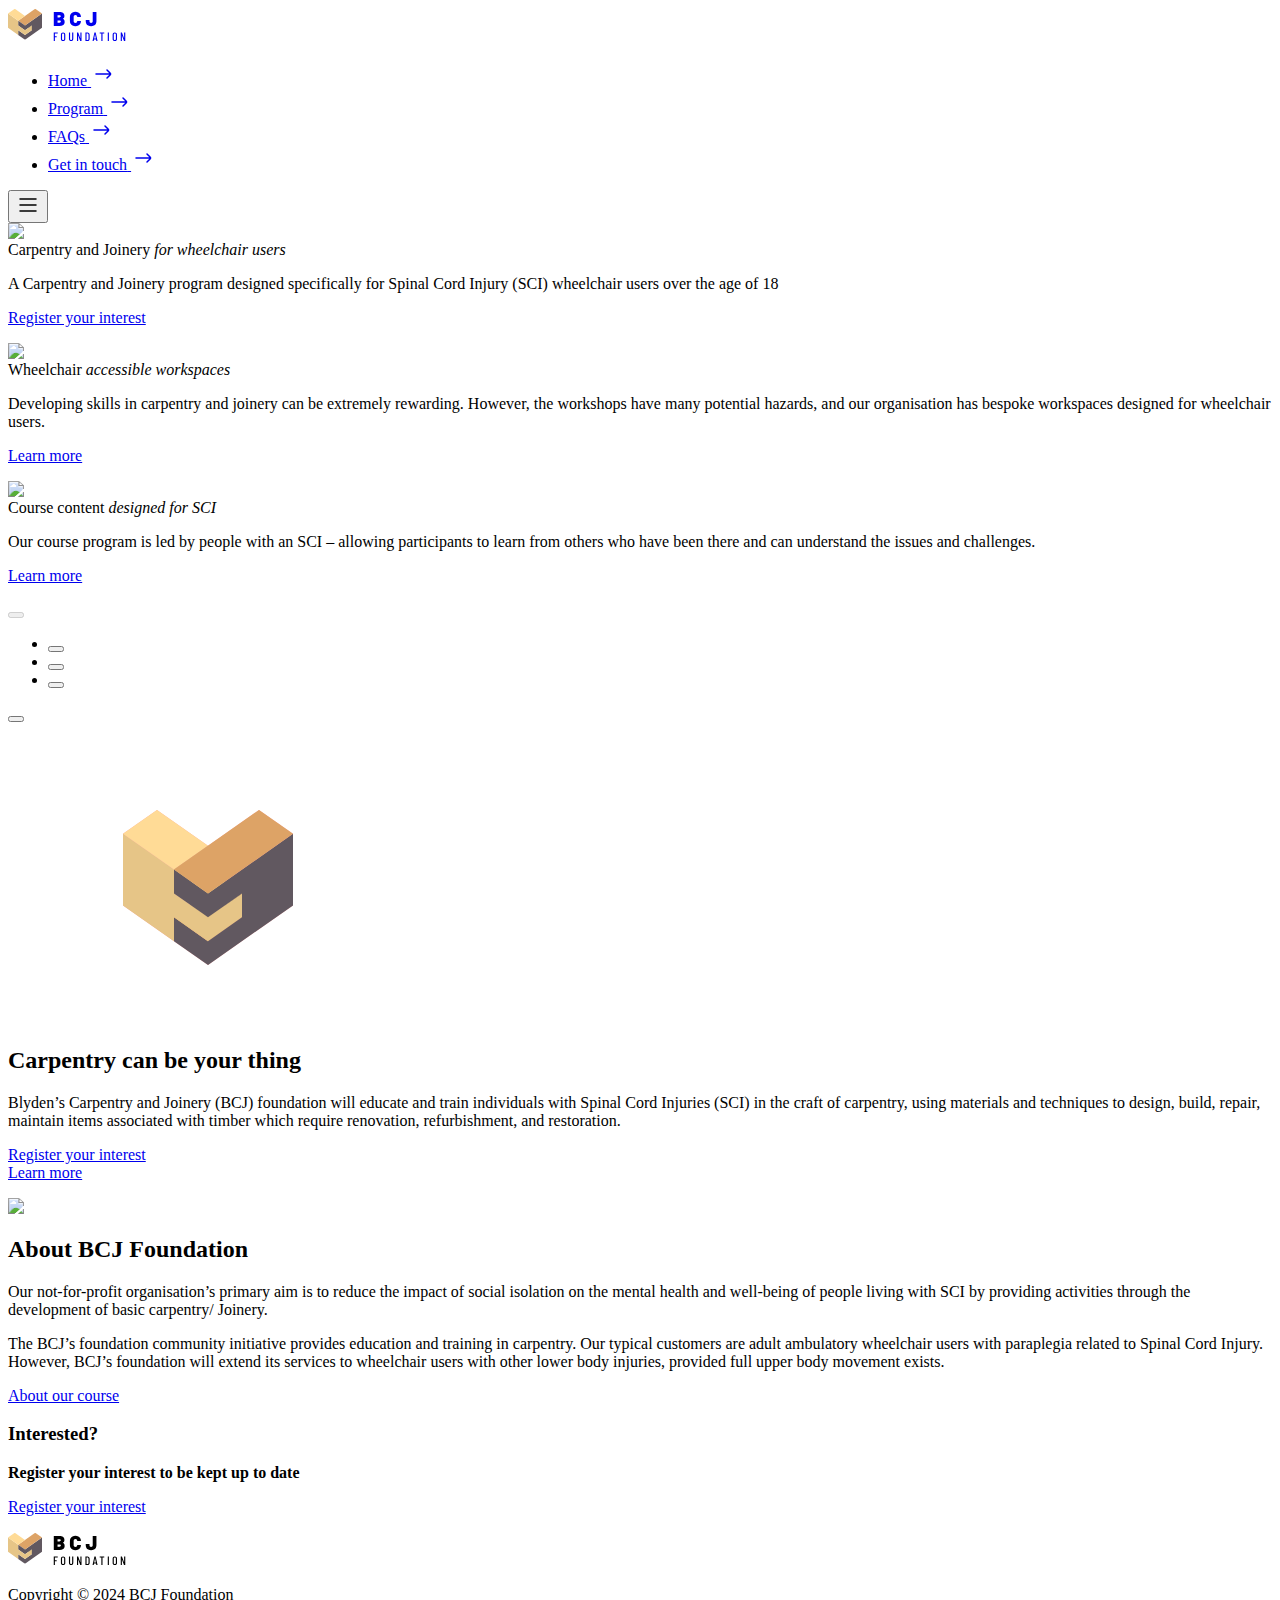
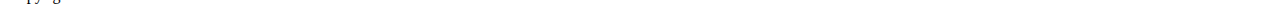
==== commit df470018: "relative paths" ====
--- a/index.html
+++ b/index.html
@@ -1,4 +1,4 @@
-<!DOCTYPE html><html lang="en"><head><meta charSet="utf-8"/><meta name="viewport" content="width=device-width, initial-scale=1"/><link rel="preload" href="/_next/static/media/48bc156b80662de1-s.p.woff2" as="font" crossorigin="" type="font/woff2"/><link rel="preload" href="/_next/static/media/51b9f9f30f86448c-s.p.woff2" as="font" crossorigin="" type="font/woff2"/><link rel="preload" href="/_next/static/media/5efb91ec0a049f35-s.p.woff2" as="font" crossorigin="" type="font/woff2"/><link rel="preload" href="/_next/static/media/65385b422c1e9499-s.p.woff2" as="font" crossorigin="" type="font/woff2"/><link rel="preload" href="/_next/static/media/6a44acd4f1e705fc-s.p.woff2" as="font" crossorigin="" type="font/woff2"/><link rel="preload" href="/_next/static/media/75209ad4f73f0003-s.p.woff2" as="font" crossorigin="" type="font/woff2"/><link rel="preload" href="/_next/static/media/7559d8ca4e0054b1-s.p.woff2" as="font" crossorigin="" type="font/woff2"/><link rel="preload" href="/_next/static/media/b852c799878141b2-s.p.woff2" as="font" crossorigin="" type="font/woff2"/><link rel="preload" href="/_next/static/media/d576ac9870fe6045-s.p.woff2" as="font" crossorigin="" type="font/woff2"/><link rel="preload" href="/_next/static/media/e36079bd42f0ac3f-s.p.woff2" as="font" crossorigin="" type="font/woff2"/><link rel="stylesheet" href="/_next/static/css/0f08e208cca86593.css" crossorigin="" data-precedence="next"/><link rel="stylesheet" href="/_next/static/css/c429e8c723527bc4.css" crossorigin="" data-precedence="next"/><link rel="preload" as="script" fetchPriority="low" href="/_next/static/chunks/webpack-f3fc4aec8439d725.js" crossorigin=""/><script src="/_next/static/chunks/fd9d1056-5be4032601bc51de.js" async="" crossorigin=""></script><script src="/_next/static/chunks/69-30b4ee29f703c155.js" async="" crossorigin=""></script><script src="/_next/static/chunks/main-app-d5e770a85778ba33.js" async="" crossorigin=""></script><script src="/_next/static/chunks/17517af4-cb9e5b11379187ae.js" async=""></script><script src="/_next/static/chunks/241-a5ab5e69ba9a5ef1.js" async=""></script><script src="/_next/static/chunks/703-eb3b2bbb57f342ad.js" async=""></script><script src="/_next/static/chunks/app/page-0753a0562e86745f.js" async=""></script><title>BCJ Foundation Carpentry and Joinery</title><meta name="description" content="Carpentry and Joinery for wheelchair users"/><link rel="icon" href="/favicon.ico" type="image/x-icon" sizes="48x48"/><meta name="next-size-adjust"/><script src="/_next/static/chunks/polyfills-c67a75d1b6f99dc8.js" crossorigin="" noModule=""></script></head><body class="__variable_8f72e7 __variable_cc864a __variable_526887"><div class="min-h-screen flex flex-col items-stretch"><header class="_header_19jh3_8"><div class="_container_1usr6_22"><div class="_headerContent_19jh3_12"><div class="_logo_19jh3_1"><a href="/" title="BCJ Foundation"><div><svg width="119" height="34" viewBox="0 0 119 34" fill="none" xmlns="http://www.w3.org/2000/svg"><g clip-path="url(#clip0_208_712)"><path d="M17 31.6792V26.9192L23.8 22.1592V17.3992L17 22.1592V17.3992L34 5.49921V19.7792L17 31.6792Z" fill="#615860"></path><path d="M10.2 12.6391L27.2 0.739136L34 5.49914L17 17.3991L10.2 12.6391Z" fill="#DDA366"></path><path d="M10.2 17.3991V12.6391L17 17.3991V22.1591L10.2 17.3991Z" fill="#615860"></path><path d="M10.2 22.1591V26.9191L17 31.6791V26.9191L10.2 22.1591Z" fill="#615860"></path><path d="M23.8 22.1592L20.4 19.7792L23.8 17.3992V22.1592Z" fill="#615860"></path><path d="M23.8 17.3992L17 22.1592V26.9192L23.8 22.1592V17.3992Z" fill="#E6C587"></path><path d="M10.2 12.6392V17.3992L17 22.1592V26.9192L10.2 22.1592V26.9192L0 19.7792V5.49921L10.2 12.6392Z" fill="#E6C587"></path><path d="M0 5.49914L6.8 0.739136L17 7.87913L10.2 12.6391L0 5.49914Z" fill="#FFDB96"></path></g><path d="M54.9 10.72C54.8467 10.76 54.8467 10.8 54.9 10.84C55.5 11.1733 55.94 11.6 56.22 12.12C56.5 12.64 56.64 13.2667 56.64 14C56.64 15.3733 56.16 16.3867 55.2 17.04C54.24 17.68 52.9933 18 51.46 18H46.08C45.9867 18 45.9133 17.9733 45.86 17.92C45.8067 17.8667 45.78 17.7933 45.78 17.7V4.3C45.78 4.20667 45.8067 4.13333 45.86 4.08C45.9133 4.02667 45.9867 4 46.08 4H51.28C52.9867 4 54.2667 4.30667 55.12 4.92C55.9867 5.52 56.42 6.53333 56.42 7.96C56.42 9.22667 55.9133 10.1467 54.9 10.72ZM49.64 7.22C49.5733 7.22 49.54 7.25333 49.54 7.32V9.32C49.54 9.38667 49.5733 9.42 49.64 9.42H51.28C52.2533 9.42 52.74 9.05333 52.74 8.32C52.74 7.58667 52.2533 7.22 51.28 7.22H49.64ZM51.46 14.78C52.4067 14.78 52.88 14.3867 52.88 13.6C52.88 12.8533 52.4133 12.48 51.48 12.48H49.64C49.5733 12.48 49.54 12.5133 49.54 12.58V14.68C49.54 14.7467 49.5733 14.78 49.64 14.78H51.46ZM67.4247 18.16C66.3314 18.16 65.3647 17.9467 64.5247 17.52C63.698 17.0933 63.0514 16.4933 62.5847 15.72C62.1314 14.9333 61.9047 14.0267 61.9047 13V8.96C61.9047 7.94667 62.1314 7.05333 62.5847 6.28C63.0514 5.50667 63.698 4.90667 64.5247 4.48C65.3647 4.05333 66.3314 3.84 67.4247 3.84C68.518 3.84 69.478 4.04 70.3047 4.44C71.1447 4.84 71.7914 5.40667 72.2447 6.14C72.7114 6.86 72.9447 7.7 72.9447 8.66C72.9447 8.78 72.8447 8.85333 72.6447 8.88L69.4847 9.08H69.4247C69.2647 9.08 69.1847 9.00667 69.1847 8.86C69.1847 8.31333 69.0247 7.88 68.7047 7.56C68.3847 7.22667 67.958 7.06 67.4247 7.06C66.8914 7.06 66.4647 7.22667 66.1447 7.56C65.8247 7.88 65.6647 8.31333 65.6647 8.86V13.16C65.6647 13.6933 65.8247 14.1267 66.1447 14.46C66.4647 14.78 66.8914 14.94 67.4247 14.94C67.958 14.94 68.3847 14.78 68.7047 14.46C69.0247 14.1267 69.1847 13.6933 69.1847 13.16C69.1847 13.08 69.2114 13.02 69.2647 12.98C69.318 12.94 69.3914 12.9267 69.4847 12.94L72.6447 13.1C72.8447 13.1133 72.9447 13.18 72.9447 13.3C72.9447 14.26 72.7114 15.1067 72.2447 15.84C71.7914 16.5733 71.1447 17.1467 70.3047 17.56C69.478 17.96 68.518 18.16 67.4247 18.16ZM83.0722 18.16C81.9922 18.16 81.0522 17.96 80.2522 17.56C79.4522 17.16 78.8322 16.6 78.3922 15.88C77.9522 15.16 77.7322 14.32 77.7322 13.36V12.3C77.7322 12.2067 77.7589 12.1333 77.8122 12.08C77.8655 12.0267 77.9389 12 78.0322 12H81.1922C81.2855 12 81.3589 12.0267 81.4122 12.08C81.4655 12.1333 81.4922 12.2067 81.4922 12.3V13.34C81.4922 13.82 81.6322 14.2067 81.9122 14.5C82.1922 14.7933 82.5789 14.94 83.0722 14.94C83.5522 14.94 83.9455 14.7933 84.2522 14.5C84.5589 14.2067 84.7122 13.82 84.7122 13.34V4.3C84.7122 4.20667 84.7389 4.13333 84.7922 4.08C84.8455 4.02667 84.9189 4 85.0122 4H88.1522C88.2455 4 88.3189 4.02667 88.3722 4.08C88.4255 4.13333 88.4522 4.20667 88.4522 4.3V13.36C88.4522 14.3067 88.2255 15.1467 87.7722 15.88C87.3189 16.6 86.6855 17.16 85.8722 17.56C85.0589 17.96 84.1255 18.16 83.0722 18.16Z" fill="currentColor"></path><path d="M49.752 25.476C49.752 25.556 49.712 25.596 49.632 25.596H46.944C46.912 25.596 46.896 25.612 46.896 25.644V28.248C46.896 28.28 46.912 28.296 46.944 28.296H48.588C48.668 28.296 48.708 28.336 48.708 28.416V29.172C48.708 29.252 48.668 29.292 48.588 29.292H46.944C46.912 29.292 46.896 29.308 46.896 29.34V32.88C46.896 32.96 46.856 33 46.776 33H45.864C45.784 33 45.744 32.96 45.744 32.88V24.72C45.744 24.64 45.784 24.6 45.864 24.6H49.632C49.712 24.6 49.752 24.64 49.752 24.72V25.476ZM55.0819 33.096C54.4259 33.096 53.8979 32.896 53.4979 32.496C53.0979 32.096 52.8979 31.564 52.8979 30.9V26.712C52.8979 26.048 53.0979 25.516 53.4979 25.116C53.8979 24.708 54.4259 24.504 55.0819 24.504C55.7459 24.504 56.2779 24.708 56.6779 25.116C57.0859 25.516 57.2899 26.048 57.2899 26.712V30.9C57.2899 31.564 57.0859 32.096 56.6779 32.496C56.2779 32.896 55.7459 33.096 55.0819 33.096ZM55.0819 32.1C55.4019 32.1 55.6579 31.996 55.8499 31.788C56.0419 31.572 56.1379 31.292 56.1379 30.948V26.652C56.1379 26.308 56.0419 26.032 55.8499 25.824C55.6579 25.608 55.4019 25.5 55.0819 25.5C54.7699 25.5 54.5179 25.608 54.3259 25.824C54.1419 26.032 54.0499 26.308 54.0499 26.652V30.948C54.0499 31.292 54.1419 31.572 54.3259 31.788C54.5179 31.996 54.7699 32.1 55.0819 32.1ZM63.1208 33.096C62.4648 33.096 61.9368 32.88 61.5368 32.448C61.1448 32.008 60.9488 31.432 60.9488 30.72V24.72C60.9488 24.64 60.9888 24.6 61.0688 24.6H61.9808C62.0608 24.6 62.1008 24.64 62.1008 24.72V30.84C62.1008 31.216 62.1928 31.52 62.3768 31.752C62.5688 31.984 62.8168 32.1 63.1208 32.1C63.4328 32.1 63.6808 31.984 63.8648 31.752C64.0568 31.52 64.1528 31.216 64.1528 30.84V24.72C64.1528 24.64 64.1928 24.6 64.2728 24.6H65.1848C65.2648 24.6 65.3048 24.64 65.3048 24.72V30.72C65.3048 31.432 65.1048 32.008 64.7048 32.448C64.3048 32.88 63.7768 33.096 63.1208 33.096ZM72.3827 24.72C72.3827 24.64 72.4227 24.6 72.5027 24.6H73.4027C73.4827 24.6 73.5227 24.64 73.5227 24.72V32.88C73.5227 32.96 73.4827 33 73.4027 33H72.3707C72.3067 33 72.2627 32.968 72.2387 32.904L70.1987 27.42C70.1907 27.404 70.1787 27.4 70.1627 27.408C70.1467 27.408 70.1387 27.416 70.1387 27.432L70.1507 32.88C70.1507 32.96 70.1107 33 70.0307 33H69.1187C69.0387 33 68.9987 32.96 68.9987 32.88V24.72C68.9987 24.64 69.0387 24.6 69.1187 24.6H70.1387C70.2027 24.6 70.2467 24.632 70.2707 24.696L72.3227 30.18C72.3307 30.204 72.3427 30.216 72.3587 30.216C72.3747 30.208 72.3827 30.192 72.3827 30.168V24.72ZM77.5304 33C77.4504 33 77.4104 32.96 77.4104 32.88V24.72C77.4104 24.64 77.4504 24.6 77.5304 24.6H79.4984C80.1624 24.6 80.6904 24.804 81.0824 25.212C81.4744 25.62 81.6704 26.172 81.6704 26.868V30.732C81.6704 31.428 81.4744 31.98 81.0824 32.388C80.6904 32.796 80.1624 33 79.4984 33H77.5304ZM78.5624 31.956C78.5624 31.988 78.5784 32.004 78.6104 32.004L79.4864 31.992C79.7904 31.992 80.0344 31.876 80.2184 31.644C80.4024 31.404 80.4984 31.08 80.5064 30.672V26.928C80.5064 26.52 80.4144 26.196 80.2304 25.956C80.0464 25.716 79.7984 25.596 79.4864 25.596H78.6104C78.5784 25.596 78.5624 25.612 78.5624 25.644V31.956ZM88.4656 33C88.3936 33 88.3496 32.964 88.3336 32.892L88.0696 31.512C88.0696 31.496 88.0616 31.484 88.0456 31.476C88.0376 31.468 88.0256 31.464 88.0096 31.464H86.0536C86.0376 31.464 86.0216 31.468 86.0056 31.476C85.9976 31.484 85.9936 31.496 85.9936 31.512L85.7416 32.892C85.7336 32.964 85.6896 33 85.6096 33H84.6976C84.6576 33 84.6256 32.988 84.6016 32.964C84.5856 32.94 84.5816 32.908 84.5896 32.868L86.3776 24.708C86.3936 24.636 86.4376 24.6 86.5096 24.6H87.5776C87.6576 24.6 87.7016 24.636 87.7096 24.708L89.5096 32.868V32.892C89.5096 32.964 89.4736 33 89.4016 33H88.4656ZM86.1976 30.504C86.1976 30.536 86.2096 30.552 86.2336 30.552H87.8296C87.8536 30.552 87.8656 30.536 87.8656 30.504L87.0496 26.244C87.0416 26.228 87.0336 26.22 87.0256 26.22C87.0176 26.22 87.0096 26.228 87.0016 26.244L86.1976 30.504ZM96.1333 24.6C96.2133 24.6 96.2533 24.64 96.2533 24.72V25.476C96.2533 25.556 96.2133 25.596 96.1333 25.596H94.5613C94.5293 25.596 94.5133 25.612 94.5133 25.644V32.88C94.5133 32.96 94.4733 33 94.3933 33H93.4813C93.4013 33 93.3613 32.96 93.3613 32.88V25.644C93.3613 25.612 93.3453 25.596 93.3133 25.596H91.8253C91.7453 25.596 91.7053 25.556 91.7053 25.476V24.72C91.7053 24.64 91.7453 24.6 91.8253 24.6H96.1333ZM99.8827 33C99.8027 33 99.7627 32.96 99.7627 32.88V24.72C99.7627 24.64 99.8027 24.6 99.8827 24.6H100.795C100.875 24.6 100.915 24.64 100.915 24.72V32.88C100.915 32.96 100.875 33 100.795 33H99.8827ZM106.815 33.096C106.159 33.096 105.631 32.896 105.231 32.496C104.831 32.096 104.631 31.564 104.631 30.9V26.712C104.631 26.048 104.831 25.516 105.231 25.116C105.631 24.708 106.159 24.504 106.815 24.504C107.479 24.504 108.011 24.708 108.411 25.116C108.819 25.516 109.023 26.048 109.023 26.712V30.9C109.023 31.564 108.819 32.096 108.411 32.496C108.011 32.896 107.479 33.096 106.815 33.096ZM106.815 32.1C107.135 32.1 107.391 31.996 107.583 31.788C107.775 31.572 107.871 31.292 107.871 30.948V26.652C107.871 26.308 107.775 26.032 107.583 25.824C107.391 25.608 107.135 25.5 106.815 25.5C106.503 25.5 106.251 25.608 106.059 25.824C105.875 26.032 105.783 26.308 105.783 26.652V30.948C105.783 31.292 105.875 31.572 106.059 31.788C106.251 31.996 106.503 32.1 106.815 32.1ZM116.126 24.72C116.126 24.64 116.166 24.6 116.246 24.6H117.146C117.226 24.6 117.266 24.64 117.266 24.72V32.88C117.266 32.96 117.226 33 117.146 33H116.114C116.05 33 116.006 32.968 115.982 32.904L113.942 27.42C113.934 27.404 113.922 27.4 113.906 27.408C113.89 27.408 113.882 27.416 113.882 27.432L113.894 32.88C113.894 32.96 113.854 33 113.774 33H112.862C112.782 33 112.742 32.96 112.742 32.88V24.72C112.742 24.64 112.782 24.6 112.862 24.6H113.882C113.946 24.6 113.99 24.632 114.014 24.696L116.066 30.18C116.074 30.204 116.086 30.216 116.102 30.216C116.118 30.208 116.126 30.192 116.126 30.168V24.72Z" fill="currentColor"></path><defs><clipPath id="clip0_208_712"><rect width="34" height="30.94" fill="white" transform="translate(0 0.739136)"></rect></clipPath></defs></svg></div></a></div><nav id="primaryNavigation" class="_mainNav_19jh3_21"><ul class="_mainNavMenu_19jh3_26"><li><a href="/" class="_active_19jh3_51 _navLink_19jh3_40">Home<!-- --> <svg width="24" height="24" fill="none" xmlns="http://www.w3.org/2000/svg" class="_linkIcon_19jh3_174"><path d="m16 16 3.293-3.293a1 1 0 0 0 0-1.414L16 8m3 4H5" stroke="currentColor" stroke-width="1.5" stroke-linecap="round"></path></svg></a></li><li><a href="our-program" class="_navLink_19jh3_40">Program<!-- --> <svg width="24" height="24" fill="none" xmlns="http://www.w3.org/2000/svg" class="_linkIcon_19jh3_174"><path d="m16 16 3.293-3.293a1 1 0 0 0 0-1.414L16 8m3 4H5" stroke="currentColor" stroke-width="1.5" stroke-linecap="round"></path></svg></a></li><li><a href="faqs" class="_navLink_19jh3_40">FAQs<!-- --> <svg width="24" height="24" fill="none" xmlns="http://www.w3.org/2000/svg" class="_linkIcon_19jh3_174"><path d="m16 16 3.293-3.293a1 1 0 0 0 0-1.414L16 8m3 4H5" stroke="currentColor" stroke-width="1.5" stroke-linecap="round"></path></svg></a></li><li><a href="contact" class="_navLink_19jh3_40">Get in touch<!-- --> <svg width="24" height="24" fill="none" xmlns="http://www.w3.org/2000/svg" class="_linkIcon_19jh3_174"><path d="m16 16 3.293-3.293a1 1 0 0 0 0-1.414L16 8m3 4H5" stroke="currentColor" stroke-width="1.5" stroke-linecap="round"></path></svg></a></li></ul></nav><button class="_navToggle_19jh3_56" aria-controls="primaryNavigation"><svg width="24" height="24" viewBox="0 0 24 24" fill="none" xmlns="http://www.w3.org/2000/svg"><path d="M20 6H4M20 12H4M20 18H4" stroke="currentColor" stroke-width="1.5" stroke-linecap="round"></path></svg></button></div></div></header><main class="grow max-lg:pt-[3.5rem]"><div class="_heroSlider_nfm21_1"><div class="_sliderContainer_1o5lg_1 _sliderContainer_nfm21_1 undefined" style="--autoplay-duration:12s"><div class="_sliderInner_1o5lg_13 _sliderInner_nfm21_9"><div class="_sliderTrack_1o5lg_20 _sliderTrack_nfm21_13"><div class="_slideContentContainer_1o5lg_37 _snapTo_1o5lg_50 _slideContentContainer_nfm21_17" data-slide-id="WfRIqz6YVOBUKZLkBt84a_slide0"><div class="_sliderSlide_nfm21_38"><section class="_root_vmrso_1 _slideContent_nfm21_17 _isSlider_vmrso_54"><div class="_container_1usr6_22 _sliderContainer_vmrso_5"><div class="_row_1usr6_12 _sectionRow_vmrso_6 _imgLeft_vmrso_91"><div class="_imageContent_vmrso_16 _overflowImg_vmrso_29"><img alt="Man in wheelchair measuring with tape measure" loading="lazy" width="3996" height="2664" decoding="async" data-nimg="1" style="color:transparent" srcSet="https://images.ctfassets.net/n1ihyy65jq9a/5U1d5pbilXgPVXk30QRDa5/3b9a7755e2f1af9c7a7332dae6e8f16b/iStock-1478745756.png?fm=webp&amp;w=3840&amp;q=75 1x" src="https://images.ctfassets.net/n1ihyy65jq9a/5U1d5pbilXgPVXk30QRDa5/3b9a7755e2f1af9c7a7332dae6e8f16b/iStock-1478745756.png?fm=webp&amp;w=3840&amp;q=75"/></div><div class="_textContent_vmrso_33 _imgLeft_vmrso_91"><div class="_innerContent_vmrso_44"><div class="_heading_uow0d_1 _level-h1_uow0d_4 _marginBottom_uow0d_34 _textLeft_uow0d_43 h1">Carpentry and Joinery<!-- --> <em class="_emText_uow0d_38">for wheelchair users</em></div><div class="_text_vmrso_33"><div class="_richText_1emp2_1"><p>A Carpentry and Joinery program designed specifically for Spinal Cord Injury (SCI) wheelchair users over the age of 18</p><a href="/register" data-link-type="button" class="button _button_p7d7h_1 _large_p7d7h_58 _primary_p7d7h_19"><div class="_buttonLabel_p7d7h_104">Register your interest</div></a><p></p></div></div></div></div></div></div></section></div></div><div class="_slideContentContainer_1o5lg_37 _snapTo_1o5lg_50 _slideContentContainer_nfm21_17" data-slide-id="WfRIqz6YVOBUKZLkBt84a_slide1"><div class="_sliderSlide_nfm21_38"><section class="_root_vmrso_1 _slideContent_nfm21_17 _isSlider_vmrso_54"><div class="_container_1usr6_22 _sliderContainer_vmrso_5"><div class="_row_1usr6_12 _sectionRow_vmrso_6 _imgRight_vmrso_81"><div class="_imageContent_vmrso_16 _imgRight_vmrso_81"><img alt="Wheel Chair Workbench Isometric Illustration" loading="lazy" width="1294" height="1188" decoding="async" data-nimg="1" style="color:transparent" srcSet="https://images.ctfassets.net/n1ihyy65jq9a/XEW9YGLwWh2au5y3JjMi3/e1090c4c49f8dcd0c48d08984e0144e5/WheelChair_2x.png?fm=webp&amp;w=1920&amp;q=75 1x, https://images.ctfassets.net/n1ihyy65jq9a/XEW9YGLwWh2au5y3JjMi3/e1090c4c49f8dcd0c48d08984e0144e5/WheelChair_2x.png?fm=webp&amp;w=3840&amp;q=75 2x" src="https://images.ctfassets.net/n1ihyy65jq9a/XEW9YGLwWh2au5y3JjMi3/e1090c4c49f8dcd0c48d08984e0144e5/WheelChair_2x.png?fm=webp&amp;w=3840&amp;q=75"/></div><div class="_textContent_vmrso_33 _imgRight_vmrso_81"><div class="_innerContent_vmrso_44"><div class="_heading_uow0d_1 _level-h1_uow0d_4 _marginBottom_uow0d_34 _textLeft_uow0d_43 h1">Wheelchair<!-- --> <em class="_emText_uow0d_38">accessible workspaces</em></div><div class="_text_vmrso_33"><div class="_richText_1emp2_1"><p>Developing skills in carpentry and joinery can be extremely rewarding.
+<!DOCTYPE html><html lang="en"><head><meta charSet="utf-8"/><meta name="viewport" content="width=device-width, initial-scale=1"/><link rel="preload" href="/test-next/_next/static/media/48bc156b80662de1-s.p.woff2" as="font" crossorigin="" type="font/woff2"/><link rel="preload" href="/test-next/_next/static/media/51b9f9f30f86448c-s.p.woff2" as="font" crossorigin="" type="font/woff2"/><link rel="preload" href="/test-next/_next/static/media/5efb91ec0a049f35-s.p.woff2" as="font" crossorigin="" type="font/woff2"/><link rel="preload" href="/test-next/_next/static/media/65385b422c1e9499-s.p.woff2" as="font" crossorigin="" type="font/woff2"/><link rel="preload" href="/test-next/_next/static/media/6a44acd4f1e705fc-s.p.woff2" as="font" crossorigin="" type="font/woff2"/><link rel="preload" href="/test-next/_next/static/media/75209ad4f73f0003-s.p.woff2" as="font" crossorigin="" type="font/woff2"/><link rel="preload" href="/test-next/_next/static/media/7559d8ca4e0054b1-s.p.woff2" as="font" crossorigin="" type="font/woff2"/><link rel="preload" href="/test-next/_next/static/media/b852c799878141b2-s.p.woff2" as="font" crossorigin="" type="font/woff2"/><link rel="preload" href="/test-next/_next/static/media/d576ac9870fe6045-s.p.woff2" as="font" crossorigin="" type="font/woff2"/><link rel="preload" href="/test-next/_next/static/media/e36079bd42f0ac3f-s.p.woff2" as="font" crossorigin="" type="font/woff2"/><link rel="stylesheet" href="/test-next/_next/static/css/e0ab96db1bbcb9a3.css" crossorigin="" data-precedence="next"/><link rel="stylesheet" href="/test-next/_next/static/css/c429e8c723527bc4.css" crossorigin="" data-precedence="next"/><link rel="preload" as="script" fetchPriority="low" href="/test-next/_next/static/chunks/webpack-0ac0d86aaaf58353.js" crossorigin=""/><script src="/test-next/_next/static/chunks/fd9d1056-5be4032601bc51de.js" async="" crossorigin=""></script><script src="/test-next/_next/static/chunks/69-30b4ee29f703c155.js" async="" crossorigin=""></script><script src="/test-next/_next/static/chunks/main-app-d5e770a85778ba33.js" async="" crossorigin=""></script><script src="/test-next/_next/static/chunks/17517af4-cb9e5b11379187ae.js" async=""></script><script src="/test-next/_next/static/chunks/241-a5ab5e69ba9a5ef1.js" async=""></script><script src="/test-next/_next/static/chunks/703-eb3b2bbb57f342ad.js" async=""></script><script src="/test-next/_next/static/chunks/app/page-0753a0562e86745f.js" async=""></script><title>BCJ Foundation Carpentry and Joinery</title><meta name="description" content="Carpentry and Joinery for wheelchair users"/><link rel="icon" href="/favicon.ico" type="image/x-icon" sizes="48x48"/><meta name="next-size-adjust"/><script src="/test-next/_next/static/chunks/polyfills-c67a75d1b6f99dc8.js" crossorigin="" noModule=""></script></head><body class="__variable_c5dff8 __variable_dde500 __variable_2d923d"><div class="min-h-screen flex flex-col items-stretch"><header class="_header_19jh3_8"><div class="_container_1usr6_22"><div class="_headerContent_19jh3_12"><div class="_logo_19jh3_1"><a href="/" title="BCJ Foundation"><div><svg width="119" height="34" viewBox="0 0 119 34" fill="none" xmlns="http://www.w3.org/2000/svg"><g clip-path="url(#clip0_208_712)"><path d="M17 31.6792V26.9192L23.8 22.1592V17.3992L17 22.1592V17.3992L34 5.49921V19.7792L17 31.6792Z" fill="#615860"></path><path d="M10.2 12.6391L27.2 0.739136L34 5.49914L17 17.3991L10.2 12.6391Z" fill="#DDA366"></path><path d="M10.2 17.3991V12.6391L17 17.3991V22.1591L10.2 17.3991Z" fill="#615860"></path><path d="M10.2 22.1591V26.9191L17 31.6791V26.9191L10.2 22.1591Z" fill="#615860"></path><path d="M23.8 22.1592L20.4 19.7792L23.8 17.3992V22.1592Z" fill="#615860"></path><path d="M23.8 17.3992L17 22.1592V26.9192L23.8 22.1592V17.3992Z" fill="#E6C587"></path><path d="M10.2 12.6392V17.3992L17 22.1592V26.9192L10.2 22.1592V26.9192L0 19.7792V5.49921L10.2 12.6392Z" fill="#E6C587"></path><path d="M0 5.49914L6.8 0.739136L17 7.87913L10.2 12.6391L0 5.49914Z" fill="#FFDB96"></path></g><path d="M54.9 10.72C54.8467 10.76 54.8467 10.8 54.9 10.84C55.5 11.1733 55.94 11.6 56.22 12.12C56.5 12.64 56.64 13.2667 56.64 14C56.64 15.3733 56.16 16.3867 55.2 17.04C54.24 17.68 52.9933 18 51.46 18H46.08C45.9867 18 45.9133 17.9733 45.86 17.92C45.8067 17.8667 45.78 17.7933 45.78 17.7V4.3C45.78 4.20667 45.8067 4.13333 45.86 4.08C45.9133 4.02667 45.9867 4 46.08 4H51.28C52.9867 4 54.2667 4.30667 55.12 4.92C55.9867 5.52 56.42 6.53333 56.42 7.96C56.42 9.22667 55.9133 10.1467 54.9 10.72ZM49.64 7.22C49.5733 7.22 49.54 7.25333 49.54 7.32V9.32C49.54 9.38667 49.5733 9.42 49.64 9.42H51.28C52.2533 9.42 52.74 9.05333 52.74 8.32C52.74 7.58667 52.2533 7.22 51.28 7.22H49.64ZM51.46 14.78C52.4067 14.78 52.88 14.3867 52.88 13.6C52.88 12.8533 52.4133 12.48 51.48 12.48H49.64C49.5733 12.48 49.54 12.5133 49.54 12.58V14.68C49.54 14.7467 49.5733 14.78 49.64 14.78H51.46ZM67.4247 18.16C66.3314 18.16 65.3647 17.9467 64.5247 17.52C63.698 17.0933 63.0514 16.4933 62.5847 15.72C62.1314 14.9333 61.9047 14.0267 61.9047 13V8.96C61.9047 7.94667 62.1314 7.05333 62.5847 6.28C63.0514 5.50667 63.698 4.90667 64.5247 4.48C65.3647 4.05333 66.3314 3.84 67.4247 3.84C68.518 3.84 69.478 4.04 70.3047 4.44C71.1447 4.84 71.7914 5.40667 72.2447 6.14C72.7114 6.86 72.9447 7.7 72.9447 8.66C72.9447 8.78 72.8447 8.85333 72.6447 8.88L69.4847 9.08H69.4247C69.2647 9.08 69.1847 9.00667 69.1847 8.86C69.1847 8.31333 69.0247 7.88 68.7047 7.56C68.3847 7.22667 67.958 7.06 67.4247 7.06C66.8914 7.06 66.4647 7.22667 66.1447 7.56C65.8247 7.88 65.6647 8.31333 65.6647 8.86V13.16C65.6647 13.6933 65.8247 14.1267 66.1447 14.46C66.4647 14.78 66.8914 14.94 67.4247 14.94C67.958 14.94 68.3847 14.78 68.7047 14.46C69.0247 14.1267 69.1847 13.6933 69.1847 13.16C69.1847 13.08 69.2114 13.02 69.2647 12.98C69.318 12.94 69.3914 12.9267 69.4847 12.94L72.6447 13.1C72.8447 13.1133 72.9447 13.18 72.9447 13.3C72.9447 14.26 72.7114 15.1067 72.2447 15.84C71.7914 16.5733 71.1447 17.1467 70.3047 17.56C69.478 17.96 68.518 18.16 67.4247 18.16ZM83.0722 18.16C81.9922 18.16 81.0522 17.96 80.2522 17.56C79.4522 17.16 78.8322 16.6 78.3922 15.88C77.9522 15.16 77.7322 14.32 77.7322 13.36V12.3C77.7322 12.2067 77.7589 12.1333 77.8122 12.08C77.8655 12.0267 77.9389 12 78.0322 12H81.1922C81.2855 12 81.3589 12.0267 81.4122 12.08C81.4655 12.1333 81.4922 12.2067 81.4922 12.3V13.34C81.4922 13.82 81.6322 14.2067 81.9122 14.5C82.1922 14.7933 82.5789 14.94 83.0722 14.94C83.5522 14.94 83.9455 14.7933 84.2522 14.5C84.5589 14.2067 84.7122 13.82 84.7122 13.34V4.3C84.7122 4.20667 84.7389 4.13333 84.7922 4.08C84.8455 4.02667 84.9189 4 85.0122 4H88.1522C88.2455 4 88.3189 4.02667 88.3722 4.08C88.4255 4.13333 88.4522 4.20667 88.4522 4.3V13.36C88.4522 14.3067 88.2255 15.1467 87.7722 15.88C87.3189 16.6 86.6855 17.16 85.8722 17.56C85.0589 17.96 84.1255 18.16 83.0722 18.16Z" fill="currentColor"></path><path d="M49.752 25.476C49.752 25.556 49.712 25.596 49.632 25.596H46.944C46.912 25.596 46.896 25.612 46.896 25.644V28.248C46.896 28.28 46.912 28.296 46.944 28.296H48.588C48.668 28.296 48.708 28.336 48.708 28.416V29.172C48.708 29.252 48.668 29.292 48.588 29.292H46.944C46.912 29.292 46.896 29.308 46.896 29.34V32.88C46.896 32.96 46.856 33 46.776 33H45.864C45.784 33 45.744 32.96 45.744 32.88V24.72C45.744 24.64 45.784 24.6 45.864 24.6H49.632C49.712 24.6 49.752 24.64 49.752 24.72V25.476ZM55.0819 33.096C54.4259 33.096 53.8979 32.896 53.4979 32.496C53.0979 32.096 52.8979 31.564 52.8979 30.9V26.712C52.8979 26.048 53.0979 25.516 53.4979 25.116C53.8979 24.708 54.4259 24.504 55.0819 24.504C55.7459 24.504 56.2779 24.708 56.6779 25.116C57.0859 25.516 57.2899 26.048 57.2899 26.712V30.9C57.2899 31.564 57.0859 32.096 56.6779 32.496C56.2779 32.896 55.7459 33.096 55.0819 33.096ZM55.0819 32.1C55.4019 32.1 55.6579 31.996 55.8499 31.788C56.0419 31.572 56.1379 31.292 56.1379 30.948V26.652C56.1379 26.308 56.0419 26.032 55.8499 25.824C55.6579 25.608 55.4019 25.5 55.0819 25.5C54.7699 25.5 54.5179 25.608 54.3259 25.824C54.1419 26.032 54.0499 26.308 54.0499 26.652V30.948C54.0499 31.292 54.1419 31.572 54.3259 31.788C54.5179 31.996 54.7699 32.1 55.0819 32.1ZM63.1208 33.096C62.4648 33.096 61.9368 32.88 61.5368 32.448C61.1448 32.008 60.9488 31.432 60.9488 30.72V24.72C60.9488 24.64 60.9888 24.6 61.0688 24.6H61.9808C62.0608 24.6 62.1008 24.64 62.1008 24.72V30.84C62.1008 31.216 62.1928 31.52 62.3768 31.752C62.5688 31.984 62.8168 32.1 63.1208 32.1C63.4328 32.1 63.6808 31.984 63.8648 31.752C64.0568 31.52 64.1528 31.216 64.1528 30.84V24.72C64.1528 24.64 64.1928 24.6 64.2728 24.6H65.1848C65.2648 24.6 65.3048 24.64 65.3048 24.72V30.72C65.3048 31.432 65.1048 32.008 64.7048 32.448C64.3048 32.88 63.7768 33.096 63.1208 33.096ZM72.3827 24.72C72.3827 24.64 72.4227 24.6 72.5027 24.6H73.4027C73.4827 24.6 73.5227 24.64 73.5227 24.72V32.88C73.5227 32.96 73.4827 33 73.4027 33H72.3707C72.3067 33 72.2627 32.968 72.2387 32.904L70.1987 27.42C70.1907 27.404 70.1787 27.4 70.1627 27.408C70.1467 27.408 70.1387 27.416 70.1387 27.432L70.1507 32.88C70.1507 32.96 70.1107 33 70.0307 33H69.1187C69.0387 33 68.9987 32.96 68.9987 32.88V24.72C68.9987 24.64 69.0387 24.6 69.1187 24.6H70.1387C70.2027 24.6 70.2467 24.632 70.2707 24.696L72.3227 30.18C72.3307 30.204 72.3427 30.216 72.3587 30.216C72.3747 30.208 72.3827 30.192 72.3827 30.168V24.72ZM77.5304 33C77.4504 33 77.4104 32.96 77.4104 32.88V24.72C77.4104 24.64 77.4504 24.6 77.5304 24.6H79.4984C80.1624 24.6 80.6904 24.804 81.0824 25.212C81.4744 25.62 81.6704 26.172 81.6704 26.868V30.732C81.6704 31.428 81.4744 31.98 81.0824 32.388C80.6904 32.796 80.1624 33 79.4984 33H77.5304ZM78.5624 31.956C78.5624 31.988 78.5784 32.004 78.6104 32.004L79.4864 31.992C79.7904 31.992 80.0344 31.876 80.2184 31.644C80.4024 31.404 80.4984 31.08 80.5064 30.672V26.928C80.5064 26.52 80.4144 26.196 80.2304 25.956C80.0464 25.716 79.7984 25.596 79.4864 25.596H78.6104C78.5784 25.596 78.5624 25.612 78.5624 25.644V31.956ZM88.4656 33C88.3936 33 88.3496 32.964 88.3336 32.892L88.0696 31.512C88.0696 31.496 88.0616 31.484 88.0456 31.476C88.0376 31.468 88.0256 31.464 88.0096 31.464H86.0536C86.0376 31.464 86.0216 31.468 86.0056 31.476C85.9976 31.484 85.9936 31.496 85.9936 31.512L85.7416 32.892C85.7336 32.964 85.6896 33 85.6096 33H84.6976C84.6576 33 84.6256 32.988 84.6016 32.964C84.5856 32.94 84.5816 32.908 84.5896 32.868L86.3776 24.708C86.3936 24.636 86.4376 24.6 86.5096 24.6H87.5776C87.6576 24.6 87.7016 24.636 87.7096 24.708L89.5096 32.868V32.892C89.5096 32.964 89.4736 33 89.4016 33H88.4656ZM86.1976 30.504C86.1976 30.536 86.2096 30.552 86.2336 30.552H87.8296C87.8536 30.552 87.8656 30.536 87.8656 30.504L87.0496 26.244C87.0416 26.228 87.0336 26.22 87.0256 26.22C87.0176 26.22 87.0096 26.228 87.0016 26.244L86.1976 30.504ZM96.1333 24.6C96.2133 24.6 96.2533 24.64 96.2533 24.72V25.476C96.2533 25.556 96.2133 25.596 96.1333 25.596H94.5613C94.5293 25.596 94.5133 25.612 94.5133 25.644V32.88C94.5133 32.96 94.4733 33 94.3933 33H93.4813C93.4013 33 93.3613 32.96 93.3613 32.88V25.644C93.3613 25.612 93.3453 25.596 93.3133 25.596H91.8253C91.7453 25.596 91.7053 25.556 91.7053 25.476V24.72C91.7053 24.64 91.7453 24.6 91.8253 24.6H96.1333ZM99.8827 33C99.8027 33 99.7627 32.96 99.7627 32.88V24.72C99.7627 24.64 99.8027 24.6 99.8827 24.6H100.795C100.875 24.6 100.915 24.64 100.915 24.72V32.88C100.915 32.96 100.875 33 100.795 33H99.8827ZM106.815 33.096C106.159 33.096 105.631 32.896 105.231 32.496C104.831 32.096 104.631 31.564 104.631 30.9V26.712C104.631 26.048 104.831 25.516 105.231 25.116C105.631 24.708 106.159 24.504 106.815 24.504C107.479 24.504 108.011 24.708 108.411 25.116C108.819 25.516 109.023 26.048 109.023 26.712V30.9C109.023 31.564 108.819 32.096 108.411 32.496C108.011 32.896 107.479 33.096 106.815 33.096ZM106.815 32.1C107.135 32.1 107.391 31.996 107.583 31.788C107.775 31.572 107.871 31.292 107.871 30.948V26.652C107.871 26.308 107.775 26.032 107.583 25.824C107.391 25.608 107.135 25.5 106.815 25.5C106.503 25.5 106.251 25.608 106.059 25.824C105.875 26.032 105.783 26.308 105.783 26.652V30.948C105.783 31.292 105.875 31.572 106.059 31.788C106.251 31.996 106.503 32.1 106.815 32.1ZM116.126 24.72C116.126 24.64 116.166 24.6 116.246 24.6H117.146C117.226 24.6 117.266 24.64 117.266 24.72V32.88C117.266 32.96 117.226 33 117.146 33H116.114C116.05 33 116.006 32.968 115.982 32.904L113.942 27.42C113.934 27.404 113.922 27.4 113.906 27.408C113.89 27.408 113.882 27.416 113.882 27.432L113.894 32.88C113.894 32.96 113.854 33 113.774 33H112.862C112.782 33 112.742 32.96 112.742 32.88V24.72C112.742 24.64 112.782 24.6 112.862 24.6H113.882C113.946 24.6 113.99 24.632 114.014 24.696L116.066 30.18C116.074 30.204 116.086 30.216 116.102 30.216C116.118 30.208 116.126 30.192 116.126 30.168V24.72Z" fill="currentColor"></path><defs><clipPath id="clip0_208_712"><rect width="34" height="30.94" fill="white" transform="translate(0 0.739136)"></rect></clipPath></defs></svg></div></a></div><nav id="primaryNavigation" class="_mainNav_19jh3_21"><ul class="_mainNavMenu_19jh3_26"><li><a href="/" class="_active_19jh3_51 _navLink_19jh3_40">Home<!-- --> <svg width="24" height="24" fill="none" xmlns="http://www.w3.org/2000/svg" class="_linkIcon_19jh3_174"><path d="m16 16 3.293-3.293a1 1 0 0 0 0-1.414L16 8m3 4H5" stroke="currentColor" stroke-width="1.5" stroke-linecap="round"></path></svg></a></li><li><a href="our-program" class="_navLink_19jh3_40">Program<!-- --> <svg width="24" height="24" fill="none" xmlns="http://www.w3.org/2000/svg" class="_linkIcon_19jh3_174"><path d="m16 16 3.293-3.293a1 1 0 0 0 0-1.414L16 8m3 4H5" stroke="currentColor" stroke-width="1.5" stroke-linecap="round"></path></svg></a></li><li><a href="faqs" class="_navLink_19jh3_40">FAQs<!-- --> <svg width="24" height="24" fill="none" xmlns="http://www.w3.org/2000/svg" class="_linkIcon_19jh3_174"><path d="m16 16 3.293-3.293a1 1 0 0 0 0-1.414L16 8m3 4H5" stroke="currentColor" stroke-width="1.5" stroke-linecap="round"></path></svg></a></li><li><a href="contact" class="_navLink_19jh3_40">Get in touch<!-- --> <svg width="24" height="24" fill="none" xmlns="http://www.w3.org/2000/svg" class="_linkIcon_19jh3_174"><path d="m16 16 3.293-3.293a1 1 0 0 0 0-1.414L16 8m3 4H5" stroke="currentColor" stroke-width="1.5" stroke-linecap="round"></path></svg></a></li></ul></nav><button class="_navToggle_19jh3_56" aria-controls="primaryNavigation"><svg width="24" height="24" viewBox="0 0 24 24" fill="none" xmlns="http://www.w3.org/2000/svg"><path d="M20 6H4M20 12H4M20 18H4" stroke="currentColor" stroke-width="1.5" stroke-linecap="round"></path></svg></button></div></div></header><main class="grow max-lg:pt-[3.5rem]"><div class="_heroSlider_nfm21_1"><div class="_sliderContainer_1o5lg_1 _sliderContainer_nfm21_1 undefined" style="--autoplay-duration:12s"><div class="_sliderInner_1o5lg_13 _sliderInner_nfm21_9"><div class="_sliderTrack_1o5lg_20 _sliderTrack_nfm21_13"><div class="_slideContentContainer_1o5lg_37 _snapTo_1o5lg_50 _slideContentContainer_nfm21_17" data-slide-id="WfRIqz6YVOBUKZLkBt84a_slide0"><div class="_sliderSlide_nfm21_38"><section class="_root_vmrso_1 _slideContent_nfm21_17 _isSlider_vmrso_54"><div class="_container_1usr6_22 _sliderContainer_vmrso_5"><div class="_row_1usr6_12 _sectionRow_vmrso_6 _imgLeft_vmrso_91"><div class="_imageContent_vmrso_16 _overflowImg_vmrso_29"><img alt="Man in wheelchair measuring with tape measure" loading="lazy" width="3996" height="2664" decoding="async" data-nimg="1" style="color:transparent" srcSet="https://images.ctfassets.net/n1ihyy65jq9a/5U1d5pbilXgPVXk30QRDa5/3b9a7755e2f1af9c7a7332dae6e8f16b/iStock-1478745756.png?fm=webp&amp;w=3840&amp;q=75 1x" src="https://images.ctfassets.net/n1ihyy65jq9a/5U1d5pbilXgPVXk30QRDa5/3b9a7755e2f1af9c7a7332dae6e8f16b/iStock-1478745756.png?fm=webp&amp;w=3840&amp;q=75"/></div><div class="_textContent_vmrso_33 _imgLeft_vmrso_91"><div class="_innerContent_vmrso_44"><div class="_heading_uow0d_1 _level-h1_uow0d_4 _marginBottom_uow0d_34 _textLeft_uow0d_43 h1">Carpentry and Joinery<!-- --> <em class="_emText_uow0d_38">for wheelchair users</em></div><div class="_text_vmrso_33"><div class="_richText_1emp2_1"><p>A Carpentry and Joinery program designed specifically for Spinal Cord Injury (SCI) wheelchair users over the age of 18</p><a href="/register" data-link-type="button" class="button _button_p7d7h_1 _large_p7d7h_58 _primary_p7d7h_19"><div class="_buttonLabel_p7d7h_104">Register your interest</div></a><p></p></div></div></div></div></div></div></section></div></div><div class="_slideContentContainer_1o5lg_37 _snapTo_1o5lg_50 _slideContentContainer_nfm21_17" data-slide-id="WfRIqz6YVOBUKZLkBt84a_slide1"><div class="_sliderSlide_nfm21_38"><section class="_root_vmrso_1 _slideContent_nfm21_17 _isSlider_vmrso_54"><div class="_container_1usr6_22 _sliderContainer_vmrso_5"><div class="_row_1usr6_12 _sectionRow_vmrso_6 _imgRight_vmrso_81"><div class="_imageContent_vmrso_16 _imgRight_vmrso_81"><img alt="Wheel Chair Workbench Isometric Illustration" loading="lazy" width="1294" height="1188" decoding="async" data-nimg="1" style="color:transparent" srcSet="https://images.ctfassets.net/n1ihyy65jq9a/XEW9YGLwWh2au5y3JjMi3/e1090c4c49f8dcd0c48d08984e0144e5/WheelChair_2x.png?fm=webp&amp;w=1920&amp;q=75 1x, https://images.ctfassets.net/n1ihyy65jq9a/XEW9YGLwWh2au5y3JjMi3/e1090c4c49f8dcd0c48d08984e0144e5/WheelChair_2x.png?fm=webp&amp;w=3840&amp;q=75 2x" src="https://images.ctfassets.net/n1ihyy65jq9a/XEW9YGLwWh2au5y3JjMi3/e1090c4c49f8dcd0c48d08984e0144e5/WheelChair_2x.png?fm=webp&amp;w=3840&amp;q=75"/></div><div class="_textContent_vmrso_33 _imgRight_vmrso_81"><div class="_innerContent_vmrso_44"><div class="_heading_uow0d_1 _level-h1_uow0d_4 _marginBottom_uow0d_34 _textLeft_uow0d_43 h1">Wheelchair<!-- --> <em class="_emText_uow0d_38">accessible workspaces</em></div><div class="_text_vmrso_33"><div class="_richText_1emp2_1"><p>Developing skills in carpentry and joinery can be extremely rewarding.
 However, the workshops have many potential hazards, and our organisation has bespoke workspaces designed for wheelchair users.</p><a href="/our-program" data-link-type="button" class="button _button_p7d7h_1 _large_p7d7h_58 _secondary_p7d7h_24"><div class="_buttonLabel_p7d7h_104">Learn more</div></a><p></p></div></div></div></div></div></div></section></div></div><div class="_slideContentContainer_1o5lg_37 _snapTo_1o5lg_50 _slideContentContainer_nfm21_17" data-slide-id="WfRIqz6YVOBUKZLkBt84a_slide2"><div class="_sliderSlide_nfm21_38"><section class="_root_vmrso_1 _slideContent_nfm21_17 _isSlider_vmrso_54"><div class="_container_1usr6_22 _sliderContainer_vmrso_5"><div class="_row_1usr6_12 _sectionRow_vmrso_6 _imgLeft_vmrso_91"><div class="_imageContent_vmrso_16 _overflowImg_vmrso_29"><img alt="Person chiseling wood" loading="lazy" width="3996" height="2016" decoding="async" data-nimg="1" style="color:transparent" srcSet="https://images.ctfassets.net/n1ihyy65jq9a/3whNkLh9BBLOtpEh7S1WS2/a53ef2777b1b464f38fb0e955e6ff402/dominik-scythe-3cIvvzjE6Lk-unsplash.png?fm=webp&amp;w=3840&amp;q=75 1x" src="https://images.ctfassets.net/n1ihyy65jq9a/3whNkLh9BBLOtpEh7S1WS2/a53ef2777b1b464f38fb0e955e6ff402/dominik-scythe-3cIvvzjE6Lk-unsplash.png?fm=webp&amp;w=3840&amp;q=75"/></div><div class="_textContent_vmrso_33 _imgLeft_vmrso_91"><div class="_innerContent_vmrso_44"><div class="_heading_uow0d_1 _level-h1_uow0d_4 _marginBottom_uow0d_34 _textLeft_uow0d_43 h1">Course content<!-- --> <em class="_emText_uow0d_38">designed for SCI</em></div><div class="_text_vmrso_33"><div class="_richText_1emp2_1"><p>Our course program is led by people with an SCI – allowing participants to learn from others who have been there and can understand the issues and challenges.</p><a href="/our-program" data-link-type="button" class="button _button_p7d7h_1 _large_p7d7h_58 _secondary_p7d7h_24"><div class="_buttonLabel_p7d7h_104">Learn more</div></a><p></p></div></div></div></div></div></div></section></div></div></div></div><nav class="_sliderNav_1o5lg_81 _sliderNav_nfm21_29"><div class="_container_1usr6_22"><div class="_sliderNavContainer_1o5lg_86"><div class="_sliderButtonContainer_1o5lg_92"><button class="_arrow_1o5lg_103 _arrowPrev_1o5lg_179 _arrow_nfm21_43 _arrowPrev_nfm21_48" disabled="" title="Previous slide"></button></div><ul class="_dots_1o5lg_97 _dots_nfm21_60"><li><button class="_active_1o5lg_171" title="Go to slide 1"></button></li><li><button class="" title="Go to slide 2"></button></li><li><button class="" title="Go to slide 3"></button></li></ul><div class="_sliderButtonContainer_1o5lg_92"><button class="_arrow_1o5lg_103 _arrowNext_1o5lg_187 _arrow_nfm21_43 _arrowNext_nfm21_53" title="Next slide"></button></div></div></div></nav></div></div><section class="_root_zbqyi_1 _v-align-middle_zbqyi_28 _bg-secondary_zbqyi_21"><div class="_container_1usr6_22"><div class="_row_1usr6_12 _contentRow_zbqyi_37 undefined"><div class="_mainContent_zbqyi_33 undefined"><div class="_mainContentContainer_zbqyi_44 _text-align-center_zbqyi_48"><div class="_richText_1emp2_1"><div class="_container_1vml3_1"><svg class="_animatedLogo_1vml3_21 _joined_1vml3_83" width="400" height="300" viewBox="0 0 400 300" fill="none" xmlns="http://www.w3.org/2000/svg"><path class="_heart_1vml3_43" d="M251 87L200 122.769L149 87L115 110.846V182.385L166 218.154L200 242L285 182.385V110.846L251 87Z" fill="#FFA6A6"></path><path class="_leftBlock_1vml3_35" d="M166 194.308V218.154L183 206.231L166 194.308Z" fill="#BDA16F"></path><path class="_rightBlock_1vml3_27" d="M166 194.308V218.154L200 242V218.154L166 194.308Z" fill="#615860"></path><path class="_rightBlock_1vml3_27" d="M234 194.308L217 182.384L234 170.461V194.308Z" fill="#42311F"></path><path class="_rightBlock_1vml3_27" d="M166 194.308L200 170.461L234 194.308L200 218.154L166 194.308Z" fill="#DDA366"></path><path class="_leftBlock_1vml3_35" d="M234 170.461L200 194.308V218.154L234 194.308V170.461Z" fill="#E6C587"></path><path class="_leftBlock_1vml3_35" d="M166 146.615V170.462L200 194.308V218.154L166 194.308V218.154L115 182.385V110.846L166 146.615Z" fill="#E6C587"></path><path class="_leftBlock_1vml3_35" d="M115 110.846L149 87L200 122.769L166 146.615L115 110.846Z" fill="#FFDB96"></path><path class="_leftBlock_1vml3_35" d="M166 170.462L200 146.615L234 170.462L200 194.308L166 170.462Z" fill="#FFDB96"></path><path class="_leftBlock_1vml3_35" d="M166 146.615V170.462L200 146.615V122.769L166 146.615Z" fill="#E6C587"></path><path class="_rightBlock_1vml3_27" d="M200 242V218.154L234 194.308V170.462L200 194.308V170.462L285 110.846V182.385L200 242Z" fill="#615860"></path><path class="_rightBlock_1vml3_27" d="M166 170.462V146.615L200 170.462V194.308L166 170.462Z" fill="#615860"></path><path class="_rightBlock_1vml3_27" d="M166 146.615L251 87L285 110.846L200 170.462L166 146.615Z" fill="#DDA366"></path></svg></div><h2>Carpentry can be your thing</h2><p>Blyden’s Carpentry and Joinery (BCJ) foundation will educate and train individuals with Spinal Cord Injuries (SCI) in the craft of carpentry, using materials and techniques to design, build, repair, maintain items associated with timber which require renovation, refurbishment, and restoration.</p><a href="/register" data-link-type="button" class="button _button_p7d7h_1 _large_p7d7h_58 _primary_p7d7h_19"><div class="_buttonLabel_p7d7h_104">Register your interest</div></a><a href="/our-program" data-link-type="button" class="button _button_p7d7h_1 _large_p7d7h_58 _secondary_p7d7h_24"><div class="_buttonLabel_p7d7h_104">Learn more</div></a><p></p></div></div></div></div></div></section><section class="_root_zbqyi_1 _v-align-middle_zbqyi_28 _bg-default_zbqyi_15"><div class="_container_1usr6_22"><div class="_row_1usr6_12 _contentRow_zbqyi_37 _imageLayout_zbqyi_121 _imgRight_zbqyi_124"><div class="_imageContent_zbqyi_52 _img-size-cover_zbqyi_162 _imgRight_zbqyi_124"><img alt="Tools" loading="lazy" width="2772" height="3884" decoding="async" data-nimg="1" style="color:transparent" srcSet="https://images.ctfassets.net/n1ihyy65jq9a/7vWtPpgSgakhSZjXxVCPhk/c5247bebeb1ce8e71264e3de3a4bcce8/julie-molliver-Z3vFp7szCAY-unsplash.png?fm=webp&amp;w=3840&amp;q=75 1x" src="https://images.ctfassets.net/n1ihyy65jq9a/7vWtPpgSgakhSZjXxVCPhk/c5247bebeb1ce8e71264e3de3a4bcce8/julie-molliver-Z3vFp7szCAY-unsplash.png?fm=webp&amp;w=3840&amp;q=75"/></div><div class="_mainContent_zbqyi_33 _imgRight_zbqyi_124"><div class="_mainContentContainer_zbqyi_44 _text-align-left_zbqyi_44"><div class="_richText_1emp2_1"><h2>About BCJ Foundation</h2><p>Our not-for-profit organisation’s primary aim is to reduce the impact of social isolation on the mental health and well-being of people living with SCI by providing activities through the development of basic carpentry/ Joinery.   -</p><p>The BCJ’s foundation community initiative provides education and training in carpentry. Our typical customers are adult ambulatory wheelchair users with paraplegia related to Spinal Cord Injury. However, BCJ’s foundation will extend its services to wheelchair users with other lower body injuries, provided full upper body movement exists.</p><a href="/our-program" data-link-type="button" class="button _button_p7d7h_1 _secondary_p7d7h_24"><div class="_buttonLabel_p7d7h_104">About our course</div></a><p></p></div></div></div></div></div></section><section class="_root_zbqyi_1 _v-align-top_zbqyi_24 _bg-secondary_zbqyi_21"><div class="_container_1usr6_22"><div class="_row_1usr6_12 _contentRow_zbqyi_37 undefined"><div class="_mainContent_zbqyi_33 undefined"><div class="_mainContentContainer_zbqyi_44 _text-align-center_zbqyi_48"><div class="_richText_1emp2_1"><h3>Interested? </h3><p><b>Register your interest to be kept up to date</b></p><a href="/register" data-link-type="button" class="button _button_p7d7h_1 _primary_p7d7h_19"><div class="_buttonLabel_p7d7h_104">Register your interest</div></a><p></p></div></div></div></div></div></section></main><footer class="_footer_7ohpf_1"><div class="_container_1usr6_22"><div class="_row_1usr6_12 _footerRow_7ohpf_8"><div class="_logoCol_7ohpf_59"><div class="_logo_7ohpf_18"><div><svg width="119" height="34" viewBox="0 0 119 34" fill="none" xmlns="http://www.w3.org/2000/svg"><g clip-path="url(#clip0_208_712)"><path d="M17 31.6792V26.9192L23.8 22.1592V17.3992L17 22.1592V17.3992L34 5.49921V19.7792L17 31.6792Z" fill="#615860"></path><path d="M10.2 12.6391L27.2 0.739136L34 5.49914L17 17.3991L10.2 12.6391Z" fill="#DDA366"></path><path d="M10.2 17.3991V12.6391L17 17.3991V22.1591L10.2 17.3991Z" fill="#615860"></path><path d="M10.2 22.1591V26.9191L17 31.6791V26.9191L10.2 22.1591Z" fill="#615860"></path><path d="M23.8 22.1592L20.4 19.7792L23.8 17.3992V22.1592Z" fill="#615860"></path><path d="M23.8 17.3992L17 22.1592V26.9192L23.8 22.1592V17.3992Z" fill="#E6C587"></path><path d="M10.2 12.6392V17.3992L17 22.1592V26.9192L10.2 22.1592V26.9192L0 19.7792V5.49921L10.2 12.6392Z" fill="#E6C587"></path><path d="M0 5.49914L6.8 0.739136L17 7.87913L10.2 12.6391L0 5.49914Z" fill="#FFDB96"></path></g><path d="M54.9 10.72C54.8467 10.76 54.8467 10.8 54.9 10.84C55.5 11.1733 55.94 11.6 56.22 12.12C56.5 12.64 56.64 13.2667 56.64 14C56.64 15.3733 56.16 16.3867 55.2 17.04C54.24 17.68 52.9933 18 51.46 18H46.08C45.9867 18 45.9133 17.9733 45.86 17.92C45.8067 17.8667 45.78 17.7933 45.78 17.7V4.3C45.78 4.20667 45.8067 4.13333 45.86 4.08C45.9133 4.02667 45.9867 4 46.08 4H51.28C52.9867 4 54.2667 4.30667 55.12 4.92C55.9867 5.52 56.42 6.53333 56.42 7.96C56.42 9.22667 55.9133 10.1467 54.9 10.72ZM49.64 7.22C49.5733 7.22 49.54 7.25333 49.54 7.32V9.32C49.54 9.38667 49.5733 9.42 49.64 9.42H51.28C52.2533 9.42 52.74 9.05333 52.74 8.32C52.74 7.58667 52.2533 7.22 51.28 7.22H49.64ZM51.46 14.78C52.4067 14.78 52.88 14.3867 52.88 13.6C52.88 12.8533 52.4133 12.48 51.48 12.48H49.64C49.5733 12.48 49.54 12.5133 49.54 12.58V14.68C49.54 14.7467 49.5733 14.78 49.64 14.78H51.46ZM67.4247 18.16C66.3314 18.16 65.3647 17.9467 64.5247 17.52C63.698 17.0933 63.0514 16.4933 62.5847 15.72C62.1314 14.9333 61.9047 14.0267 61.9047 13V8.96C61.9047 7.94667 62.1314 7.05333 62.5847 6.28C63.0514 5.50667 63.698 4.90667 64.5247 4.48C65.3647 4.05333 66.3314 3.84 67.4247 3.84C68.518 3.84 69.478 4.04 70.3047 4.44C71.1447 4.84 71.7914 5.40667 72.2447 6.14C72.7114 6.86 72.9447 7.7 72.9447 8.66C72.9447 8.78 72.8447 8.85333 72.6447 8.88L69.4847 9.08H69.4247C69.2647 9.08 69.1847 9.00667 69.1847 8.86C69.1847 8.31333 69.0247 7.88 68.7047 7.56C68.3847 7.22667 67.958 7.06 67.4247 7.06C66.8914 7.06 66.4647 7.22667 66.1447 7.56C65.8247 7.88 65.6647 8.31333 65.6647 8.86V13.16C65.6647 13.6933 65.8247 14.1267 66.1447 14.46C66.4647 14.78 66.8914 14.94 67.4247 14.94C67.958 14.94 68.3847 14.78 68.7047 14.46C69.0247 14.1267 69.1847 13.6933 69.1847 13.16C69.1847 13.08 69.2114 13.02 69.2647 12.98C69.318 12.94 69.3914 12.9267 69.4847 12.94L72.6447 13.1C72.8447 13.1133 72.9447 13.18 72.9447 13.3C72.9447 14.26 72.7114 15.1067 72.2447 15.84C71.7914 16.5733 71.1447 17.1467 70.3047 17.56C69.478 17.96 68.518 18.16 67.4247 18.16ZM83.0722 18.16C81.9922 18.16 81.0522 17.96 80.2522 17.56C79.4522 17.16 78.8322 16.6 78.3922 15.88C77.9522 15.16 77.7322 14.32 77.7322 13.36V12.3C77.7322 12.2067 77.7589 12.1333 77.8122 12.08C77.8655 12.0267 77.9389 12 78.0322 12H81.1922C81.2855 12 81.3589 12.0267 81.4122 12.08C81.4655 12.1333 81.4922 12.2067 81.4922 12.3V13.34C81.4922 13.82 81.6322 14.2067 81.9122 14.5C82.1922 14.7933 82.5789 14.94 83.0722 14.94C83.5522 14.94 83.9455 14.7933 84.2522 14.5C84.5589 14.2067 84.7122 13.82 84.7122 13.34V4.3C84.7122 4.20667 84.7389 4.13333 84.7922 4.08C84.8455 4.02667 84.9189 4 85.0122 4H88.1522C88.2455 4 88.3189 4.02667 88.3722 4.08C88.4255 4.13333 88.4522 4.20667 88.4522 4.3V13.36C88.4522 14.3067 88.2255 15.1467 87.7722 15.88C87.3189 16.6 86.6855 17.16 85.8722 17.56C85.0589 17.96 84.1255 18.16 83.0722 18.16Z" fill="currentColor"></path><path d="M49.752 25.476C49.752 25.556 49.712 25.596 49.632 25.596H46.944C46.912 25.596 46.896 25.612 46.896 25.644V28.248C46.896 28.28 46.912 28.296 46.944 28.296H48.588C48.668 28.296 48.708 28.336 48.708 28.416V29.172C48.708 29.252 48.668 29.292 48.588 29.292H46.944C46.912 29.292 46.896 29.308 46.896 29.34V32.88C46.896 32.96 46.856 33 46.776 33H45.864C45.784 33 45.744 32.96 45.744 32.88V24.72C45.744 24.64 45.784 24.6 45.864 24.6H49.632C49.712 24.6 49.752 24.64 49.752 24.72V25.476ZM55.0819 33.096C54.4259 33.096 53.8979 32.896 53.4979 32.496C53.0979 32.096 52.8979 31.564 52.8979 30.9V26.712C52.8979 26.048 53.0979 25.516 53.4979 25.116C53.8979 24.708 54.4259 24.504 55.0819 24.504C55.7459 24.504 56.2779 24.708 56.6779 25.116C57.0859 25.516 57.2899 26.048 57.2899 26.712V30.9C57.2899 31.564 57.0859 32.096 56.6779 32.496C56.2779 32.896 55.7459 33.096 55.0819 33.096ZM55.0819 32.1C55.4019 32.1 55.6579 31.996 55.8499 31.788C56.0419 31.572 56.1379 31.292 56.1379 30.948V26.652C56.1379 26.308 56.0419 26.032 55.8499 25.824C55.6579 25.608 55.4019 25.5 55.0819 25.5C54.7699 25.5 54.5179 25.608 54.3259 25.824C54.1419 26.032 54.0499 26.308 54.0499 26.652V30.948C54.0499 31.292 54.1419 31.572 54.3259 31.788C54.5179 31.996 54.7699 32.1 55.0819 32.1ZM63.1208 33.096C62.4648 33.096 61.9368 32.88 61.5368 32.448C61.1448 32.008 60.9488 31.432 60.9488 30.72V24.72C60.9488 24.64 60.9888 24.6 61.0688 24.6H61.9808C62.0608 24.6 62.1008 24.64 62.1008 24.72V30.84C62.1008 31.216 62.1928 31.52 62.3768 31.752C62.5688 31.984 62.8168 32.1 63.1208 32.1C63.4328 32.1 63.6808 31.984 63.8648 31.752C64.0568 31.52 64.1528 31.216 64.1528 30.84V24.72C64.1528 24.64 64.1928 24.6 64.2728 24.6H65.1848C65.2648 24.6 65.3048 24.64 65.3048 24.72V30.72C65.3048 31.432 65.1048 32.008 64.7048 32.448C64.3048 32.88 63.7768 33.096 63.1208 33.096ZM72.3827 24.72C72.3827 24.64 72.4227 24.6 72.5027 24.6H73.4027C73.4827 24.6 73.5227 24.64 73.5227 24.72V32.88C73.5227 32.96 73.4827 33 73.4027 33H72.3707C72.3067 33 72.2627 32.968 72.2387 32.904L70.1987 27.42C70.1907 27.404 70.1787 27.4 70.1627 27.408C70.1467 27.408 70.1387 27.416 70.1387 27.432L70.1507 32.88C70.1507 32.96 70.1107 33 70.0307 33H69.1187C69.0387 33 68.9987 32.96 68.9987 32.88V24.72C68.9987 24.64 69.0387 24.6 69.1187 24.6H70.1387C70.2027 24.6 70.2467 24.632 70.2707 24.696L72.3227 30.18C72.3307 30.204 72.3427 30.216 72.3587 30.216C72.3747 30.208 72.3827 30.192 72.3827 30.168V24.72ZM77.5304 33C77.4504 33 77.4104 32.96 77.4104 32.88V24.72C77.4104 24.64 77.4504 24.6 77.5304 24.6H79.4984C80.1624 24.6 80.6904 24.804 81.0824 25.212C81.4744 25.62 81.6704 26.172 81.6704 26.868V30.732C81.6704 31.428 81.4744 31.98 81.0824 32.388C80.6904 32.796 80.1624 33 79.4984 33H77.5304ZM78.5624 31.956C78.5624 31.988 78.5784 32.004 78.6104 32.004L79.4864 31.992C79.7904 31.992 80.0344 31.876 80.2184 31.644C80.4024 31.404 80.4984 31.08 80.5064 30.672V26.928C80.5064 26.52 80.4144 26.196 80.2304 25.956C80.0464 25.716 79.7984 25.596 79.4864 25.596H78.6104C78.5784 25.596 78.5624 25.612 78.5624 25.644V31.956ZM88.4656 33C88.3936 33 88.3496 32.964 88.3336 32.892L88.0696 31.512C88.0696 31.496 88.0616 31.484 88.0456 31.476C88.0376 31.468 88.0256 31.464 88.0096 31.464H86.0536C86.0376 31.464 86.0216 31.468 86.0056 31.476C85.9976 31.484 85.9936 31.496 85.9936 31.512L85.7416 32.892C85.7336 32.964 85.6896 33 85.6096 33H84.6976C84.6576 33 84.6256 32.988 84.6016 32.964C84.5856 32.94 84.5816 32.908 84.5896 32.868L86.3776 24.708C86.3936 24.636 86.4376 24.6 86.5096 24.6H87.5776C87.6576 24.6 87.7016 24.636 87.7096 24.708L89.5096 32.868V32.892C89.5096 32.964 89.4736 33 89.4016 33H88.4656ZM86.1976 30.504C86.1976 30.536 86.2096 30.552 86.2336 30.552H87.8296C87.8536 30.552 87.8656 30.536 87.8656 30.504L87.0496 26.244C87.0416 26.228 87.0336 26.22 87.0256 26.22C87.0176 26.22 87.0096 26.228 87.0016 26.244L86.1976 30.504ZM96.1333 24.6C96.2133 24.6 96.2533 24.64 96.2533 24.72V25.476C96.2533 25.556 96.2133 25.596 96.1333 25.596H94.5613C94.5293 25.596 94.5133 25.612 94.5133 25.644V32.88C94.5133 32.96 94.4733 33 94.3933 33H93.4813C93.4013 33 93.3613 32.96 93.3613 32.88V25.644C93.3613 25.612 93.3453 25.596 93.3133 25.596H91.8253C91.7453 25.596 91.7053 25.556 91.7053 25.476V24.72C91.7053 24.64 91.7453 24.6 91.8253 24.6H96.1333ZM99.8827 33C99.8027 33 99.7627 32.96 99.7627 32.88V24.72C99.7627 24.64 99.8027 24.6 99.8827 24.6H100.795C100.875 24.6 100.915 24.64 100.915 24.72V32.88C100.915 32.96 100.875 33 100.795 33H99.8827ZM106.815 33.096C106.159 33.096 105.631 32.896 105.231 32.496C104.831 32.096 104.631 31.564 104.631 30.9V26.712C104.631 26.048 104.831 25.516 105.231 25.116C105.631 24.708 106.159 24.504 106.815 24.504C107.479 24.504 108.011 24.708 108.411 25.116C108.819 25.516 109.023 26.048 109.023 26.712V30.9C109.023 31.564 108.819 32.096 108.411 32.496C108.011 32.896 107.479 33.096 106.815 33.096ZM106.815 32.1C107.135 32.1 107.391 31.996 107.583 31.788C107.775 31.572 107.871 31.292 107.871 30.948V26.652C107.871 26.308 107.775 26.032 107.583 25.824C107.391 25.608 107.135 25.5 106.815 25.5C106.503 25.5 106.251 25.608 106.059 25.824C105.875 26.032 105.783 26.308 105.783 26.652V30.948C105.783 31.292 105.875 31.572 106.059 31.788C106.251 31.996 106.503 32.1 106.815 32.1ZM116.126 24.72C116.126 24.64 116.166 24.6 116.246 24.6H117.146C117.226 24.6 117.266 24.64 117.266 24.72V32.88C117.266 32.96 117.226 33 117.146 33H116.114C116.05 33 116.006 32.968 115.982 32.904L113.942 27.42C113.934 27.404 113.922 27.4 113.906 27.408C113.89 27.408 113.882 27.416 113.882 27.432L113.894 32.88C113.894 32.96 113.854 33 113.774 33H112.862C112.782 33 112.742 32.96 112.742 32.88V24.72C112.742 24.64 112.782 24.6 112.862 24.6H113.882C113.946 24.6 113.99 24.632 114.014 24.696L116.066 30.18C116.074 30.204 116.086 30.216 116.102 30.216C116.118 30.208 116.126 30.192 116.126 30.168V24.72Z" fill="currentColor"></path><defs><clipPath id="clip0_208_712"><rect width="34" height="30.94" fill="white" transform="translate(0 0.739136)"></rect></clipPath></defs></svg></div></div><p class="_copyright_7ohpf_22">Copyright © 2024 BCJ Foundation</p></div></div></div></footer></div><script src="/_next/static/chunks/webpack-f3fc4aec8439d725.js" crossorigin="" async=""></script><script>(self.__next_f=self.__next_f||[]).push([0]);self.__next_f.push([2,null])</script><script>self.__next_f.push([1,"1:HL[\"/_next/static/media/48bc156b80662de1-s.p.woff2\",\"font\",{\"crossOrigin\":\"\",\"type\":\"font/woff2\"}]\n2:HL[\"/_next/static/media/51b9f9f30f86448c-s.p.woff2\",\"font\",{\"crossOrigin\":\"\",\"type\":\"font/woff2\"}]\n3:HL[\"/_next/static/media/5efb91ec0a049f35-s.p.woff2\",\"font\",{\"crossOrigin\":\"\",\"type\":\"font/woff2\"}]\n4:HL[\"/_next/static/media/65385b422c1e9499-s.p.woff2\",\"font\",{\"crossOrigin\":\"\",\"type\":\"font/woff2\"}]\n5:HL[\"/_next/static/media/6a44acd4f1e705fc-s.p.woff2\",\"font\",{\"crossOrigin\":\"\",\"type\":\"font/woff2\"}]\n6:HL[\"/"])</script><script>self.__next_f.push([1,"_next/static/media/75209ad4f73f0003-s.p.woff2\",\"font\",{\"crossOrigin\":\"\",\"type\":\"font/woff2\"}]\n7:HL[\"/_next/static/media/7559d8ca4e0054b1-s.p.woff2\",\"font\",{\"crossOrigin\":\"\",\"type\":\"font/woff2\"}]\n8:HL[\"/_next/static/media/b852c799878141b2-s.p.woff2\",\"font\",{\"crossOrigin\":\"\",\"type\":\"font/woff2\"}]\n9:HL[\"/_next/static/media/d576ac9870fe6045-s.p.woff2\",\"font\",{\"crossOrigin\":\"\",\"type\":\"font/woff2\"}]\na:HL[\"/_next/static/media/e36079bd42f0ac3f-s.p.woff2\",\"font\",{\"crossOrigin\":\"\",\"type\":\"font/woff2\"}]\nb:HL[\"/_next/s"])</script><script>self.__next_f.push([1,"tatic/css/0f08e208cca86593.css\",\"style\",{\"crossOrigin\":\"\"}]\n0:\"$Lc\"\n"])</script><script>self.__next_f.push([1,"d:HL[\"/_next/static/css/c429e8c723527bc4.css\",\"style\",{\"crossOrigin\":\"\"}]\n"])</script><script>self.__next_f.push([1,"e:I[7690,[],\"\"]\n13:I[8955,[],\"\"]\n14:[]\nc:[[[\"$\",\"link\",\"0\",{\"rel\":\"stylesheet\",\"href\":\"/_next/static/css/0f08e208cca86593.css\",\"precedence\":\"next\",\"crossOrigin\":\"\"}]],[\"$\",\"$Le\",null,{\"buildId\":\"12moic3cJGqBNXv3Ux7sO\",\"assetPrefix\":\"\",\"initialCanonicalUrl\":\"/\",\"initialTree\":[\"\",{\"children\":[\"__PAGE__\",{}]},\"$undefined\",\"$undefined\",true],\"initialSeedData\":[\"\",{\"children\":[\"__PAGE__\",{},[\"$Lf\",\"$L10\",null]]},[null,\"$L11\",null]],\"initialHead\":[false,\"$L12\"],\"globalErrorComponent\":\"$13\",\"missingSlots\":\"$W14\"}]"])</script><script>self.__next_f.push([1,"]\n"])</script><script>self.__next_f.push([1,"15:I[5613,[],\"\"]\n16:I[1778,[],\"\"]\n"])</script><script>self.__next_f.push([1,"11:[\"$\",\"html\",null,{\"lang\":\"en\",\"children\":[\"$\",\"body\",null,{\"className\":\"__variable_8f72e7 __variable_cc864a __variable_526887\",\"children\":[\"$\",\"$L15\",null,{\"parallelRouterKey\":\"children\",\"segmentPath\":[\"children\"],\"loading\":\"$undefined\",\"loadingStyles\":\"$undefined\",\"loadingScripts\":\"$undefined\",\"hasLoading\":false,\"error\":\"$undefined\",\"errorStyles\":\"$undefined\",\"errorScripts\":\"$undefined\",\"template\":[\"$\",\"$L16\",null,{}],\"templateStyles\":\"$undefined\",\"templateScripts\":\"$undefined\",\"notFound\":[[\"$\",\"title\",null,{\"children\":\"404: This page could not be found.\"}],[\"$\",\"div\",null,{\"style\":{\"fontFamily\":\"system-ui,\\\"Segoe UI\\\",Roboto,Helvetica,Arial,sans-serif,\\\"Apple Color Emoji\\\",\\\"Segoe UI Emoji\\\"\",\"height\":\"100vh\",\"textAlign\":\"center\",\"display\":\"flex\",\"flexDirection\":\"column\",\"alignItems\":\"center\",\"justifyContent\":\"center\"},\"children\":[\"$\",\"div\",null,{\"children\":[[\"$\",\"style\",null,{\"dangerouslySetInnerHTML\":{\"__html\":\"body{color:#000;background:#fff;margin:0}.next-error-h1{border-right:1px solid rgba(0,0,0,.3)}@media (prefers-color-scheme:dark){body{color:#fff;background:#000}.next-error-h1{border-right:1px solid rgba(255,255,255,.3)}}\"}}],[\"$\",\"h1\",null,{\"className\":\"next-error-h1\",\"style\":{\"display\":\"inline-block\",\"margin\":\"0 20px 0 0\",\"padding\":\"0 23px 0 0\",\"fontSize\":24,\"fontWeight\":500,\"verticalAlign\":\"top\",\"lineHeight\":\"49px\"},\"children\":\"404\"}],[\"$\",\"div\",null,{\"style\":{\"display\":\"inline-block\"},\"children\":[\"$\",\"h2\",null,{\"style\":{\"fontSize\":14,\"fontWeight\":400,\"lineHeight\":\"49px\",\"margin\":0},\"children\":\"This page could not be found.\"}]}]]}]}]],\"notFoundStyles\":[],\"styles\":[[\"$\",\"link\",\"0\",{\"rel\":\"stylesheet\",\"href\":\"/_next/static/css/c429e8c723527bc4.css\",\"precedence\":\"next\",\"crossOrigin\":\"\"}]]}]}]}]\n"])</script><script>self.__next_f.push([1,"12:[[\"$\",\"meta\",\"0\",{\"name\":\"viewport\",\"content\":\"width=device-width, initial-scale=1\"}],[\"$\",\"meta\",\"1\",{\"charSet\":\"utf-8\"}],[\"$\",\"title\",\"2\",{\"children\":\"BCJ Foundation Carpentry and Joinery\"}],[\"$\",\"meta\",\"3\",{\"name\":\"description\",\"content\":\"Carpentry and Joinery for wheelchair users\"}],[\"$\",\"link\",\"4\",{\"rel\":\"icon\",\"href\":\"/favicon.ico\",\"type\":\"image/x-icon\",\"sizes\":\"48x48\"}],[\"$\",\"meta\",\"5\",{\"name\":\"next-size-adjust\"}]]\nf:null\n"])</script><script>self.__next_f.push([1,"18:I[3125,[\"267\",\"static/chunks/17517af4-cb9e5b11379187ae.js\",\"241\",\"static/chunks/241-a5ab5e69ba9a5ef1.js\",\"703\",\"static/chunks/703-eb3b2bbb57f342ad.js\",\"931\",\"static/chunks/app/page-0753a0562e86745f.js\"],\"HeroSlider\"]\n19:I[5281,[\"267\",\"static/chunks/17517af4-cb9e5b11379187ae.js\",\"241\",\"static/chunks/241-a5ab5e69ba9a5ef1.js\",\"703\",\"static/chunks/703-eb3b2bbb57f342ad.js\",\"931\",\"static/chunks/app/page-0753a0562e86745f.js\"],\"\"]\n1a:I[3125,[\"267\",\"static/chunks/17517af4-cb9e5b11379187ae.js\",\"241\",\"static/chunks"])</script><script>self.__next_f.push([1,"/241-a5ab5e69ba9a5ef1.js\",\"703\",\"static/chunks/703-eb3b2bbb57f342ad.js\",\"931\",\"static/chunks/app/page-0753a0562e86745f.js\"],\"RichText\"]\n1b:I[3125,[\"267\",\"static/chunks/17517af4-cb9e5b11379187ae.js\",\"241\",\"static/chunks/241-a5ab5e69ba9a5ef1.js\",\"703\",\"static/chunks/703-eb3b2bbb57f342ad.js\",\"931\",\"static/chunks/app/page-0753a0562e86745f.js\"],\"Button\"]\n1c:I[3125,[\"267\",\"static/chunks/17517af4-cb9e5b11379187ae.js\",\"241\",\"static/chunks/241-a5ab5e69ba9a5ef1.js\",\"703\",\"static/chunks/703-eb3b2bbb57f342ad.js\",\"931\","])</script><script>self.__next_f.push([1,"\"static/chunks/app/page-0753a0562e86745f.js\"],\"ContentSection\"]\n1d:I[3125,[\"267\",\"static/chunks/17517af4-cb9e5b11379187ae.js\",\"241\",\"static/chunks/241-a5ab5e69ba9a5ef1.js\",\"703\",\"static/chunks/703-eb3b2bbb57f342ad.js\",\"931\",\"static/chunks/app/page-0753a0562e86745f.js\"],\"AnimatedLogo\"]\n1e:I[3125,[\"267\",\"static/chunks/17517af4-cb9e5b11379187ae.js\",\"241\",\"static/chunks/241-a5ab5e69ba9a5ef1.js\",\"703\",\"static/chunks/703-eb3b2bbb57f342ad.js\",\"931\",\"static/chunks/app/page-0753a0562e86745f.js\"],\"Footer\"]\n"])</script><script>self.__next_f.push([1,"10:[\"$\",\"div\",null,{\"className\":\"min-h-screen flex flex-col items-stretch\",\"children\":[\"$L17\",[\"$\",\"main\",null,{\"className\":\"grow max-lg:pt-[3.5rem]\",\"children\":[[\"$\",\"$L18\",null,{\"id\":\"WfRIqz6YVOBUKZLkBt84a\",\"slides\":[{\"id\":\"VD6bo3EmHAwsllzrIuRX5\",\"overflowImg\":true,\"imgRight\":false,\"image\":[\"$\",\"$L19\",null,{\"src\":\"//images.ctfassets.net/n1ihyy65jq9a/5U1d5pbilXgPVXk30QRDa5/3b9a7755e2f1af9c7a7332dae6e8f16b/iStock-1478745756.png\",\"alt\":\"Man in wheelchair measuring with tape measure\",\"width\":3996,\"height\":2664}],\"textContent\":[\"$\",\"$L1a\",null,{\"title\":\"$undefined\",\"children\":[[\"$\",\"p\",\"0\",{\"children\":[\"A Carpentry and Joinery program designed specifically for Spinal Cord Injury (SCI) wheelchair users over the age of 18\"]}],[\"$\",\"$L1b\",\"1\",{\"label\":\"Register your interest\",\"size\":\"large\",\"primary\":true,\"href\":\"/register\"}],[\"$\",\"p\",\"2\",{\"children\":[\"\"]}]]}],\"title\":{\"text\":[\"Carpentry and Joinery\",\"for wheelchair users\"]}},{\"id\":\"16VejpXbUJQVG5QRcIRh6X\",\"overflowImg\":false,\"imgRight\":true,\"image\":[\"$\",\"$L19\",null,{\"src\":\"//images.ctfassets.net/n1ihyy65jq9a/XEW9YGLwWh2au5y3JjMi3/e1090c4c49f8dcd0c48d08984e0144e5/WheelChair_2x.png\",\"alt\":\"Wheel Chair Workbench Isometric Illustration\",\"width\":1294,\"height\":1188}],\"textContent\":[\"$\",\"$L1a\",null,{\"title\":\"$undefined\",\"children\":[[\"$\",\"p\",\"0\",{\"children\":[\"Developing skills in carpentry and joinery can be extremely rewarding.\\nHowever, the workshops have many potential hazards, and our organisation has bespoke workspaces designed for wheelchair users.\"]}],[\"$\",\"$L1b\",\"1\",{\"label\":\"Learn more\",\"size\":\"large\",\"primary\":false,\"href\":\"/our-program\"}],[\"$\",\"p\",\"2\",{\"children\":[\"\"]}]]}],\"title\":{\"text\":[\"Wheelchair\",\"accessible workspaces\"]}},{\"id\":\"lQeDLz4NdJ8UwTn4WksNE\",\"overflowImg\":true,\"imgRight\":false,\"image\":[\"$\",\"$L19\",null,{\"src\":\"//images.ctfassets.net/n1ihyy65jq9a/3whNkLh9BBLOtpEh7S1WS2/a53ef2777b1b464f38fb0e955e6ff402/dominik-scythe-3cIvvzjE6Lk-unsplash.png\",\"alt\":\"Person chiseling wood\",\"width\":3996,\"height\":2016}],\"textContent\":[\"$\",\"$L1a\",null,{\"title\":\"$undefined\",\"children\":[[\"$\",\"p\",\"0\",{\"children\":[\"Our course program is led by people with an SCI – allowing participants to learn from others who have been there and can understand the issues and challenges.\"]}],[\"$\",\"$L1b\",\"1\",{\"label\":\"Learn more\",\"size\":\"large\",\"primary\":false,\"href\":\"/our-program\"}],[\"$\",\"p\",\"2\",{\"children\":[\"\"]}]]}],\"title\":{\"text\":[\"Course content\",\"designed for SCI\"]}}]}],[\"$\",\"$L1c\",null,{\"imgRight\":false,\"content\":[[\"$\",\"$L1a\",null,{\"title\":\"$undefined\",\"children\":[[\"$\",\"$L1d\",\"0\",{}],[\"$\",\"h2\",\"1\",{\"children\":[\"Carpentry can be your thing\"]}],[\"$\",\"p\",\"2\",{\"children\":[\"Blyden’s Carpentry and Joinery (BCJ) foundation will educate and train individuals with Spinal Cord Injuries (SCI) in the craft of carpentry, using materials and techniques to design, build, repair, maintain items associated with timber which require renovation, refurbishment, and restoration.\"]}],[\"$\",\"$L1b\",\"3\",{\"label\":\"Register your interest\",\"size\":\"large\",\"primary\":true,\"href\":\"/register\"}],[\"$\",\"$L1b\",\"4\",{\"label\":\"Learn more\",\"size\":\"large\",\"primary\":false,\"href\":\"/our-program\"}],[\"$\",\"p\",\"5\",{\"children\":[\"\"]}]]}]],\"id\":\"7a8FJo3cqElS9uVvr1wZ0r\",\"backgroundColor\":\"secondary\",\"image\":\"$undefined\",\"hContentAlign\":\"center\",\"vContentAlign\":\"middle\",\"title\":\"$undefined\",\"fullScreen\":false}],[\"$\",\"$L1c\",null,{\"imgRight\":true,\"content\":[[\"$\",\"$L1a\",null,{\"title\":\"$undefined\",\"children\":[[\"$\",\"h2\",\"0\",{\"children\":[\"About BCJ Foundation\"]}],[\"$\",\"p\",\"1\",{\"children\":[\"Our not-for-profit organisation’s primary aim is to reduce the impact of social isolation on the mental health and well-being of people living with SCI by providing activities through the development of basic carpentry/ Joinery.\u2028\u2028\"]}],[\"$\",\"p\",\"2\",{\"children\":[\"The BCJ’s foundation community initiative provides education and training in carpentry. Our typical customers are adult ambulatory wheelchair users with paraplegia related to Spinal Cord Injury. However, BCJ’s foundation will extend its services to wheelchair users with other lower body injuries, provided full upper body movement exists.\"]}],[\"$\",\"$L1b\",\"3\",{\"label\":\"About our course\",\"size\":\"medium\",\"primary\":false,\"href\":\"/our-program\"}],[\"$\",\"p\",\"4\",{\"children\":[\"\"]}]]}]],\"id\":\"6ClXjWAw3H4VXZZGDqLGEY\",\"backgroundColor\":\"default\",\"image\":{\"content\":[\"$\",\"$L19\",null,{\"src\":\"//images.ctfassets.net/n1ihyy65jq9a/7vWtPpgSgakhSZjXxVCPhk/c5247bebeb1ce8e71264e3de3a4bcce8/julie-molliver-Z3vFp7szCAY-unsplash.png\",\"alt\":\"Tools\",\"width\":2772,\"height\":3884}]},\"hContentAlign\":\"left\",\"vContentAlign\":\"middle\",\"title\":\"$undefined\",\"fullScreen\":false}],[\"$\",\"$L1c\",null,{\"imgRight\":\"$undefined\",\"content\":[[\"$\",\"$L1a\",null,{\"title\":\"$undefined\",\"children\":[[\"$\",\"h3\",\"0\",{\"children\":[\"Interested? \"]}],[\"$\",\"p\",\"1\",{\"children\":[[\"$\",\"b\",\"0\",{\"children\":\"Register your interest to be kept up to date\"}]]}],[\"$\",\"$L1b\",\"2\",{\"label\":\"Register your interest\",\"size\":\"medium\",\"primary\":true,\"href\":\"/register\"}],[\"$\",\"p\",\"3\",{\"children\":[\"\"]}]]}]],\"id\":\"1xvZkSK9uY6gpCsdbU47S6\",\"backgroundColor\":\"secondary\",\"image\":\"$undefined\",\"hContentAlign\":\"center\",\"vContentAlign\":\"top\",\"title\":\"$undefined\",\"fullScreen\":false}]]}],[\"$\",\"$L1e\",null,{}]]}]\n"])</script><script>self.__next_f.push([1,"1f:I[3125,[\"267\",\"static/chunks/17517af4-cb9e5b11379187ae.js\",\"241\",\"static/chunks/241-a5ab5e69ba9a5ef1.js\",\"703\",\"static/chunks/703-eb3b2bbb57f342ad.js\",\"931\",\"static/chunks/app/page-0753a0562e86745f.js\"],\"Header\"]\n17:[\"$\",\"$L1f\",null,{\"links\":[{\"label\":\"Home\",\"slug\":\"/\",\"href\":\"/\",\"isActive\":true},{\"label\":\"Program\",\"slug\":\"our-program\",\"href\":\"our-program\",\"isActive\":false},{\"label\":\"FAQs\",\"slug\":\"faqs\",\"href\":\"faqs\",\"isActive\":false},{\"label\":\"Get in touch\",\"slug\":\"contact\",\"href\":\"contact\",\"isActive\":f"])</script><script>self.__next_f.push([1,"alse}]}]\n"])</script><script>self.__next_f.push([1,""])</script></body></html>+</p><p>The BCJ’s foundation community initiative provides education and training in carpentry. Our typical customers are adult ambulatory wheelchair users with paraplegia related to Spinal Cord Injury. However, BCJ’s foundation will extend its services to wheelchair users with other lower body injuries, provided full upper body movement exists.</p><a href="/our-program" data-link-type="button" class="button _button_p7d7h_1 _secondary_p7d7h_24"><div class="_buttonLabel_p7d7h_104">About our course</div></a><p></p></div></div></div></div></div></section><section class="_root_zbqyi_1 _v-align-top_zbqyi_24 _bg-secondary_zbqyi_21"><div class="_container_1usr6_22"><div class="_row_1usr6_12 _contentRow_zbqyi_37 undefined"><div class="_mainContent_zbqyi_33 undefined"><div class="_mainContentContainer_zbqyi_44 _text-align-center_zbqyi_48"><div class="_richText_1emp2_1"><h3>Interested? </h3><p><b>Register your interest to be kept up to date</b></p><a href="/register" data-link-type="button" class="button _button_p7d7h_1 _primary_p7d7h_19"><div class="_buttonLabel_p7d7h_104">Register your interest</div></a><p></p></div></div></div></div></div></section></main><footer class="_footer_7ohpf_1"><div class="_container_1usr6_22"><div class="_row_1usr6_12 _footerRow_7ohpf_8"><div class="_logoCol_7ohpf_59"><div class="_logo_7ohpf_18"><div><svg width="119" height="34" viewBox="0 0 119 34" fill="none" xmlns="http://www.w3.org/2000/svg"><g clip-path="url(#clip0_208_712)"><path d="M17 31.6792V26.9192L23.8 22.1592V17.3992L17 22.1592V17.3992L34 5.49921V19.7792L17 31.6792Z" fill="#615860"></path><path d="M10.2 12.6391L27.2 0.739136L34 5.49914L17 17.3991L10.2 12.6391Z" fill="#DDA366"></path><path d="M10.2 17.3991V12.6391L17 17.3991V22.1591L10.2 17.3991Z" fill="#615860"></path><path d="M10.2 22.1591V26.9191L17 31.6791V26.9191L10.2 22.1591Z" fill="#615860"></path><path d="M23.8 22.1592L20.4 19.7792L23.8 17.3992V22.1592Z" fill="#615860"></path><path d="M23.8 17.3992L17 22.1592V26.9192L23.8 22.1592V17.3992Z" fill="#E6C587"></path><path d="M10.2 12.6392V17.3992L17 22.1592V26.9192L10.2 22.1592V26.9192L0 19.7792V5.49921L10.2 12.6392Z" fill="#E6C587"></path><path d="M0 5.49914L6.8 0.739136L17 7.87913L10.2 12.6391L0 5.49914Z" fill="#FFDB96"></path></g><path d="M54.9 10.72C54.8467 10.76 54.8467 10.8 54.9 10.84C55.5 11.1733 55.94 11.6 56.22 12.12C56.5 12.64 56.64 13.2667 56.64 14C56.64 15.3733 56.16 16.3867 55.2 17.04C54.24 17.68 52.9933 18 51.46 18H46.08C45.9867 18 45.9133 17.9733 45.86 17.92C45.8067 17.8667 45.78 17.7933 45.78 17.7V4.3C45.78 4.20667 45.8067 4.13333 45.86 4.08C45.9133 4.02667 45.9867 4 46.08 4H51.28C52.9867 4 54.2667 4.30667 55.12 4.92C55.9867 5.52 56.42 6.53333 56.42 7.96C56.42 9.22667 55.9133 10.1467 54.9 10.72ZM49.64 7.22C49.5733 7.22 49.54 7.25333 49.54 7.32V9.32C49.54 9.38667 49.5733 9.42 49.64 9.42H51.28C52.2533 9.42 52.74 9.05333 52.74 8.32C52.74 7.58667 52.2533 7.22 51.28 7.22H49.64ZM51.46 14.78C52.4067 14.78 52.88 14.3867 52.88 13.6C52.88 12.8533 52.4133 12.48 51.48 12.48H49.64C49.5733 12.48 49.54 12.5133 49.54 12.58V14.68C49.54 14.7467 49.5733 14.78 49.64 14.78H51.46ZM67.4247 18.16C66.3314 18.16 65.3647 17.9467 64.5247 17.52C63.698 17.0933 63.0514 16.4933 62.5847 15.72C62.1314 14.9333 61.9047 14.0267 61.9047 13V8.96C61.9047 7.94667 62.1314 7.05333 62.5847 6.28C63.0514 5.50667 63.698 4.90667 64.5247 4.48C65.3647 4.05333 66.3314 3.84 67.4247 3.84C68.518 3.84 69.478 4.04 70.3047 4.44C71.1447 4.84 71.7914 5.40667 72.2447 6.14C72.7114 6.86 72.9447 7.7 72.9447 8.66C72.9447 8.78 72.8447 8.85333 72.6447 8.88L69.4847 9.08H69.4247C69.2647 9.08 69.1847 9.00667 69.1847 8.86C69.1847 8.31333 69.0247 7.88 68.7047 7.56C68.3847 7.22667 67.958 7.06 67.4247 7.06C66.8914 7.06 66.4647 7.22667 66.1447 7.56C65.8247 7.88 65.6647 8.31333 65.6647 8.86V13.16C65.6647 13.6933 65.8247 14.1267 66.1447 14.46C66.4647 14.78 66.8914 14.94 67.4247 14.94C67.958 14.94 68.3847 14.78 68.7047 14.46C69.0247 14.1267 69.1847 13.6933 69.1847 13.16C69.1847 13.08 69.2114 13.02 69.2647 12.98C69.318 12.94 69.3914 12.9267 69.4847 12.94L72.6447 13.1C72.8447 13.1133 72.9447 13.18 72.9447 13.3C72.9447 14.26 72.7114 15.1067 72.2447 15.84C71.7914 16.5733 71.1447 17.1467 70.3047 17.56C69.478 17.96 68.518 18.16 67.4247 18.16ZM83.0722 18.16C81.9922 18.16 81.0522 17.96 80.2522 17.56C79.4522 17.16 78.8322 16.6 78.3922 15.88C77.9522 15.16 77.7322 14.32 77.7322 13.36V12.3C77.7322 12.2067 77.7589 12.1333 77.8122 12.08C77.8655 12.0267 77.9389 12 78.0322 12H81.1922C81.2855 12 81.3589 12.0267 81.4122 12.08C81.4655 12.1333 81.4922 12.2067 81.4922 12.3V13.34C81.4922 13.82 81.6322 14.2067 81.9122 14.5C82.1922 14.7933 82.5789 14.94 83.0722 14.94C83.5522 14.94 83.9455 14.7933 84.2522 14.5C84.5589 14.2067 84.7122 13.82 84.7122 13.34V4.3C84.7122 4.20667 84.7389 4.13333 84.7922 4.08C84.8455 4.02667 84.9189 4 85.0122 4H88.1522C88.2455 4 88.3189 4.02667 88.3722 4.08C88.4255 4.13333 88.4522 4.20667 88.4522 4.3V13.36C88.4522 14.3067 88.2255 15.1467 87.7722 15.88C87.3189 16.6 86.6855 17.16 85.8722 17.56C85.0589 17.96 84.1255 18.16 83.0722 18.16Z" fill="currentColor"></path><path d="M49.752 25.476C49.752 25.556 49.712 25.596 49.632 25.596H46.944C46.912 25.596 46.896 25.612 46.896 25.644V28.248C46.896 28.28 46.912 28.296 46.944 28.296H48.588C48.668 28.296 48.708 28.336 48.708 28.416V29.172C48.708 29.252 48.668 29.292 48.588 29.292H46.944C46.912 29.292 46.896 29.308 46.896 29.34V32.88C46.896 32.96 46.856 33 46.776 33H45.864C45.784 33 45.744 32.96 45.744 32.88V24.72C45.744 24.64 45.784 24.6 45.864 24.6H49.632C49.712 24.6 49.752 24.64 49.752 24.72V25.476ZM55.0819 33.096C54.4259 33.096 53.8979 32.896 53.4979 32.496C53.0979 32.096 52.8979 31.564 52.8979 30.9V26.712C52.8979 26.048 53.0979 25.516 53.4979 25.116C53.8979 24.708 54.4259 24.504 55.0819 24.504C55.7459 24.504 56.2779 24.708 56.6779 25.116C57.0859 25.516 57.2899 26.048 57.2899 26.712V30.9C57.2899 31.564 57.0859 32.096 56.6779 32.496C56.2779 32.896 55.7459 33.096 55.0819 33.096ZM55.0819 32.1C55.4019 32.1 55.6579 31.996 55.8499 31.788C56.0419 31.572 56.1379 31.292 56.1379 30.948V26.652C56.1379 26.308 56.0419 26.032 55.8499 25.824C55.6579 25.608 55.4019 25.5 55.0819 25.5C54.7699 25.5 54.5179 25.608 54.3259 25.824C54.1419 26.032 54.0499 26.308 54.0499 26.652V30.948C54.0499 31.292 54.1419 31.572 54.3259 31.788C54.5179 31.996 54.7699 32.1 55.0819 32.1ZM63.1208 33.096C62.4648 33.096 61.9368 32.88 61.5368 32.448C61.1448 32.008 60.9488 31.432 60.9488 30.72V24.72C60.9488 24.64 60.9888 24.6 61.0688 24.6H61.9808C62.0608 24.6 62.1008 24.64 62.1008 24.72V30.84C62.1008 31.216 62.1928 31.52 62.3768 31.752C62.5688 31.984 62.8168 32.1 63.1208 32.1C63.4328 32.1 63.6808 31.984 63.8648 31.752C64.0568 31.52 64.1528 31.216 64.1528 30.84V24.72C64.1528 24.64 64.1928 24.6 64.2728 24.6H65.1848C65.2648 24.6 65.3048 24.64 65.3048 24.72V30.72C65.3048 31.432 65.1048 32.008 64.7048 32.448C64.3048 32.88 63.7768 33.096 63.1208 33.096ZM72.3827 24.72C72.3827 24.64 72.4227 24.6 72.5027 24.6H73.4027C73.4827 24.6 73.5227 24.64 73.5227 24.72V32.88C73.5227 32.96 73.4827 33 73.4027 33H72.3707C72.3067 33 72.2627 32.968 72.2387 32.904L70.1987 27.42C70.1907 27.404 70.1787 27.4 70.1627 27.408C70.1467 27.408 70.1387 27.416 70.1387 27.432L70.1507 32.88C70.1507 32.96 70.1107 33 70.0307 33H69.1187C69.0387 33 68.9987 32.96 68.9987 32.88V24.72C68.9987 24.64 69.0387 24.6 69.1187 24.6H70.1387C70.2027 24.6 70.2467 24.632 70.2707 24.696L72.3227 30.18C72.3307 30.204 72.3427 30.216 72.3587 30.216C72.3747 30.208 72.3827 30.192 72.3827 30.168V24.72ZM77.5304 33C77.4504 33 77.4104 32.96 77.4104 32.88V24.72C77.4104 24.64 77.4504 24.6 77.5304 24.6H79.4984C80.1624 24.6 80.6904 24.804 81.0824 25.212C81.4744 25.62 81.6704 26.172 81.6704 26.868V30.732C81.6704 31.428 81.4744 31.98 81.0824 32.388C80.6904 32.796 80.1624 33 79.4984 33H77.5304ZM78.5624 31.956C78.5624 31.988 78.5784 32.004 78.6104 32.004L79.4864 31.992C79.7904 31.992 80.0344 31.876 80.2184 31.644C80.4024 31.404 80.4984 31.08 80.5064 30.672V26.928C80.5064 26.52 80.4144 26.196 80.2304 25.956C80.0464 25.716 79.7984 25.596 79.4864 25.596H78.6104C78.5784 25.596 78.5624 25.612 78.5624 25.644V31.956ZM88.4656 33C88.3936 33 88.3496 32.964 88.3336 32.892L88.0696 31.512C88.0696 31.496 88.0616 31.484 88.0456 31.476C88.0376 31.468 88.0256 31.464 88.0096 31.464H86.0536C86.0376 31.464 86.0216 31.468 86.0056 31.476C85.9976 31.484 85.9936 31.496 85.9936 31.512L85.7416 32.892C85.7336 32.964 85.6896 33 85.6096 33H84.6976C84.6576 33 84.6256 32.988 84.6016 32.964C84.5856 32.94 84.5816 32.908 84.5896 32.868L86.3776 24.708C86.3936 24.636 86.4376 24.6 86.5096 24.6H87.5776C87.6576 24.6 87.7016 24.636 87.7096 24.708L89.5096 32.868V32.892C89.5096 32.964 89.4736 33 89.4016 33H88.4656ZM86.1976 30.504C86.1976 30.536 86.2096 30.552 86.2336 30.552H87.8296C87.8536 30.552 87.8656 30.536 87.8656 30.504L87.0496 26.244C87.0416 26.228 87.0336 26.22 87.0256 26.22C87.0176 26.22 87.0096 26.228 87.0016 26.244L86.1976 30.504ZM96.1333 24.6C96.2133 24.6 96.2533 24.64 96.2533 24.72V25.476C96.2533 25.556 96.2133 25.596 96.1333 25.596H94.5613C94.5293 25.596 94.5133 25.612 94.5133 25.644V32.88C94.5133 32.96 94.4733 33 94.3933 33H93.4813C93.4013 33 93.3613 32.96 93.3613 32.88V25.644C93.3613 25.612 93.3453 25.596 93.3133 25.596H91.8253C91.7453 25.596 91.7053 25.556 91.7053 25.476V24.72C91.7053 24.64 91.7453 24.6 91.8253 24.6H96.1333ZM99.8827 33C99.8027 33 99.7627 32.96 99.7627 32.88V24.72C99.7627 24.64 99.8027 24.6 99.8827 24.6H100.795C100.875 24.6 100.915 24.64 100.915 24.72V32.88C100.915 32.96 100.875 33 100.795 33H99.8827ZM106.815 33.096C106.159 33.096 105.631 32.896 105.231 32.496C104.831 32.096 104.631 31.564 104.631 30.9V26.712C104.631 26.048 104.831 25.516 105.231 25.116C105.631 24.708 106.159 24.504 106.815 24.504C107.479 24.504 108.011 24.708 108.411 25.116C108.819 25.516 109.023 26.048 109.023 26.712V30.9C109.023 31.564 108.819 32.096 108.411 32.496C108.011 32.896 107.479 33.096 106.815 33.096ZM106.815 32.1C107.135 32.1 107.391 31.996 107.583 31.788C107.775 31.572 107.871 31.292 107.871 30.948V26.652C107.871 26.308 107.775 26.032 107.583 25.824C107.391 25.608 107.135 25.5 106.815 25.5C106.503 25.5 106.251 25.608 106.059 25.824C105.875 26.032 105.783 26.308 105.783 26.652V30.948C105.783 31.292 105.875 31.572 106.059 31.788C106.251 31.996 106.503 32.1 106.815 32.1ZM116.126 24.72C116.126 24.64 116.166 24.6 116.246 24.6H117.146C117.226 24.6 117.266 24.64 117.266 24.72V32.88C117.266 32.96 117.226 33 117.146 33H116.114C116.05 33 116.006 32.968 115.982 32.904L113.942 27.42C113.934 27.404 113.922 27.4 113.906 27.408C113.89 27.408 113.882 27.416 113.882 27.432L113.894 32.88C113.894 32.96 113.854 33 113.774 33H112.862C112.782 33 112.742 32.96 112.742 32.88V24.72C112.742 24.64 112.782 24.6 112.862 24.6H113.882C113.946 24.6 113.99 24.632 114.014 24.696L116.066 30.18C116.074 30.204 116.086 30.216 116.102 30.216C116.118 30.208 116.126 30.192 116.126 30.168V24.72Z" fill="currentColor"></path><defs><clipPath id="clip0_208_712"><rect width="34" height="30.94" fill="white" transform="translate(0 0.739136)"></rect></clipPath></defs></svg></div></div><p class="_copyright_7ohpf_22">Copyright © 2024 BCJ Foundation</p></div></div></div></footer></div><script src="/test-next/_next/static/chunks/webpack-0ac0d86aaaf58353.js" crossorigin="" async=""></script><script>(self.__next_f=self.__next_f||[]).push([0]);self.__next_f.push([2,null])</script><script>self.__next_f.push([1,"1:HL[\"/test-next/_next/static/media/48bc156b80662de1-s.p.woff2\",\"font\",{\"crossOrigin\":\"\",\"type\":\"font/woff2\"}]\n2:HL[\"/test-next/_next/static/media/51b9f9f30f86448c-s.p.woff2\",\"font\",{\"crossOrigin\":\"\",\"type\":\"font/woff2\"}]\n3:HL[\"/test-next/_next/static/media/5efb91ec0a049f35-s.p.woff2\",\"font\",{\"crossOrigin\":\"\",\"type\":\"font/woff2\"}]\n4:HL[\"/test-next/_next/static/media/65385b422c1e9499-s.p.woff2\",\"font\",{\"crossOrigin\":\"\",\"type\":\"font/woff2\"}]\n5:HL[\"/test-next/_next/static/media/6a44acd4f1e705fc-s.p.woff2\",\"fon"])</script><script>self.__next_f.push([1,"t\",{\"crossOrigin\":\"\",\"type\":\"font/woff2\"}]\n6:HL[\"/test-next/_next/static/media/75209ad4f73f0003-s.p.woff2\",\"font\",{\"crossOrigin\":\"\",\"type\":\"font/woff2\"}]\n7:HL[\"/test-next/_next/static/media/7559d8ca4e0054b1-s.p.woff2\",\"font\",{\"crossOrigin\":\"\",\"type\":\"font/woff2\"}]\n8:HL[\"/test-next/_next/static/media/b852c799878141b2-s.p.woff2\",\"font\",{\"crossOrigin\":\"\",\"type\":\"font/woff2\"}]\n9:HL[\"/test-next/_next/static/media/d576ac9870fe6045-s.p.woff2\",\"font\",{\"crossOrigin\":\"\",\"type\":\"font/woff2\"}]\na:HL[\"/test-next/_next/st"])</script><script>self.__next_f.push([1,"atic/media/e36079bd42f0ac3f-s.p.woff2\",\"font\",{\"crossOrigin\":\"\",\"type\":\"font/woff2\"}]\nb:HL[\"/test-next/_next/static/css/e0ab96db1bbcb9a3.css\",\"style\",{\"crossOrigin\":\"\"}]\n0:\"$Lc\"\n"])</script><script>self.__next_f.push([1,"d:HL[\"/test-next/_next/static/css/c429e8c723527bc4.css\",\"style\",{\"crossOrigin\":\"\"}]\n"])</script><script>self.__next_f.push([1,"e:I[7690,[],\"\"]\n13:I[8955,[],\"\"]\n14:[]\nc:[[[\"$\",\"link\",\"0\",{\"rel\":\"stylesheet\",\"href\":\"/test-next/_next/static/css/e0ab96db1bbcb9a3.css\",\"precedence\":\"next\",\"crossOrigin\":\"\"}]],[\"$\",\"$Le\",null,{\"buildId\":\"54_fRyd61rhfFaIdGhnrV\",\"assetPrefix\":\"/test-next\",\"initialCanonicalUrl\":\"/\",\"initialTree\":[\"\",{\"children\":[\"__PAGE__\",{}]},\"$undefined\",\"$undefined\",true],\"initialSeedData\":[\"\",{\"children\":[\"__PAGE__\",{},[\"$Lf\",\"$L10\",null]]},[null,\"$L11\",null]],\"initialHead\":[false,\"$L12\"],\"globalErrorComponent\":\"$13\",\"mi"])</script><script>self.__next_f.push([1,"ssingSlots\":\"$W14\"}]]\n"])</script><script>self.__next_f.push([1,"15:I[5613,[],\"\"]\n16:I[1778,[],\"\"]\n"])</script><script>self.__next_f.push([1,"11:[\"$\",\"html\",null,{\"lang\":\"en\",\"children\":[\"$\",\"body\",null,{\"className\":\"__variable_c5dff8 __variable_dde500 __variable_2d923d\",\"children\":[\"$\",\"$L15\",null,{\"parallelRouterKey\":\"children\",\"segmentPath\":[\"children\"],\"loading\":\"$undefined\",\"loadingStyles\":\"$undefined\",\"loadingScripts\":\"$undefined\",\"hasLoading\":false,\"error\":\"$undefined\",\"errorStyles\":\"$undefined\",\"errorScripts\":\"$undefined\",\"template\":[\"$\",\"$L16\",null,{}],\"templateStyles\":\"$undefined\",\"templateScripts\":\"$undefined\",\"notFound\":[[\"$\",\"title\",null,{\"children\":\"404: This page could not be found.\"}],[\"$\",\"div\",null,{\"style\":{\"fontFamily\":\"system-ui,\\\"Segoe UI\\\",Roboto,Helvetica,Arial,sans-serif,\\\"Apple Color Emoji\\\",\\\"Segoe UI Emoji\\\"\",\"height\":\"100vh\",\"textAlign\":\"center\",\"display\":\"flex\",\"flexDirection\":\"column\",\"alignItems\":\"center\",\"justifyContent\":\"center\"},\"children\":[\"$\",\"div\",null,{\"children\":[[\"$\",\"style\",null,{\"dangerouslySetInnerHTML\":{\"__html\":\"body{color:#000;background:#fff;margin:0}.next-error-h1{border-right:1px solid rgba(0,0,0,.3)}@media (prefers-color-scheme:dark){body{color:#fff;background:#000}.next-error-h1{border-right:1px solid rgba(255,255,255,.3)}}\"}}],[\"$\",\"h1\",null,{\"className\":\"next-error-h1\",\"style\":{\"display\":\"inline-block\",\"margin\":\"0 20px 0 0\",\"padding\":\"0 23px 0 0\",\"fontSize\":24,\"fontWeight\":500,\"verticalAlign\":\"top\",\"lineHeight\":\"49px\"},\"children\":\"404\"}],[\"$\",\"div\",null,{\"style\":{\"display\":\"inline-block\"},\"children\":[\"$\",\"h2\",null,{\"style\":{\"fontSize\":14,\"fontWeight\":400,\"lineHeight\":\"49px\",\"margin\":0},\"children\":\"This page could not be found.\"}]}]]}]}]],\"notFoundStyles\":[],\"styles\":[[\"$\",\"link\",\"0\",{\"rel\":\"stylesheet\",\"href\":\"/test-next/_next/static/css/c429e8c723527bc4.css\",\"precedence\":\"next\",\"crossOrigin\":\"\"}]]}]}]}]\n"])</script><script>self.__next_f.push([1,"12:[[\"$\",\"meta\",\"0\",{\"name\":\"viewport\",\"content\":\"width=device-width, initial-scale=1\"}],[\"$\",\"meta\",\"1\",{\"charSet\":\"utf-8\"}],[\"$\",\"title\",\"2\",{\"children\":\"BCJ Foundation Carpentry and Joinery\"}],[\"$\",\"meta\",\"3\",{\"name\":\"description\",\"content\":\"Carpentry and Joinery for wheelchair users\"}],[\"$\",\"link\",\"4\",{\"rel\":\"icon\",\"href\":\"/favicon.ico\",\"type\":\"image/x-icon\",\"sizes\":\"48x48\"}],[\"$\",\"meta\",\"5\",{\"name\":\"next-size-adjust\"}]]\nf:null\n"])</script><script>self.__next_f.push([1,"18:I[3125,[\"267\",\"static/chunks/17517af4-cb9e5b11379187ae.js\",\"241\",\"static/chunks/241-a5ab5e69ba9a5ef1.js\",\"703\",\"static/chunks/703-eb3b2bbb57f342ad.js\",\"931\",\"static/chunks/app/page-0753a0562e86745f.js\"],\"HeroSlider\"]\n19:I[5281,[\"267\",\"static/chunks/17517af4-cb9e5b11379187ae.js\",\"241\",\"static/chunks/241-a5ab5e69ba9a5ef1.js\",\"703\",\"static/chunks/703-eb3b2bbb57f342ad.js\",\"931\",\"static/chunks/app/page-0753a0562e86745f.js\"],\"\"]\n1a:I[3125,[\"267\",\"static/chunks/17517af4-cb9e5b11379187ae.js\",\"241\",\"static/chunks"])</script><script>self.__next_f.push([1,"/241-a5ab5e69ba9a5ef1.js\",\"703\",\"static/chunks/703-eb3b2bbb57f342ad.js\",\"931\",\"static/chunks/app/page-0753a0562e86745f.js\"],\"RichText\"]\n1b:I[3125,[\"267\",\"static/chunks/17517af4-cb9e5b11379187ae.js\",\"241\",\"static/chunks/241-a5ab5e69ba9a5ef1.js\",\"703\",\"static/chunks/703-eb3b2bbb57f342ad.js\",\"931\",\"static/chunks/app/page-0753a0562e86745f.js\"],\"Button\"]\n1c:I[3125,[\"267\",\"static/chunks/17517af4-cb9e5b11379187ae.js\",\"241\",\"static/chunks/241-a5ab5e69ba9a5ef1.js\",\"703\",\"static/chunks/703-eb3b2bbb57f342ad.js\",\"931\","])</script><script>self.__next_f.push([1,"\"static/chunks/app/page-0753a0562e86745f.js\"],\"ContentSection\"]\n1d:I[3125,[\"267\",\"static/chunks/17517af4-cb9e5b11379187ae.js\",\"241\",\"static/chunks/241-a5ab5e69ba9a5ef1.js\",\"703\",\"static/chunks/703-eb3b2bbb57f342ad.js\",\"931\",\"static/chunks/app/page-0753a0562e86745f.js\"],\"AnimatedLogo\"]\n1e:I[3125,[\"267\",\"static/chunks/17517af4-cb9e5b11379187ae.js\",\"241\",\"static/chunks/241-a5ab5e69ba9a5ef1.js\",\"703\",\"static/chunks/703-eb3b2bbb57f342ad.js\",\"931\",\"static/chunks/app/page-0753a0562e86745f.js\"],\"Footer\"]\n"])</script><script>self.__next_f.push([1,"10:[\"$\",\"div\",null,{\"className\":\"min-h-screen flex flex-col items-stretch\",\"children\":[\"$L17\",[\"$\",\"main\",null,{\"className\":\"grow max-lg:pt-[3.5rem]\",\"children\":[[\"$\",\"$L18\",null,{\"id\":\"WfRIqz6YVOBUKZLkBt84a\",\"slides\":[{\"id\":\"VD6bo3EmHAwsllzrIuRX5\",\"overflowImg\":true,\"imgRight\":false,\"image\":[\"$\",\"$L19\",null,{\"src\":\"//images.ctfassets.net/n1ihyy65jq9a/5U1d5pbilXgPVXk30QRDa5/3b9a7755e2f1af9c7a7332dae6e8f16b/iStock-1478745756.png\",\"alt\":\"Man in wheelchair measuring with tape measure\",\"width\":3996,\"height\":2664}],\"textContent\":[\"$\",\"$L1a\",null,{\"title\":\"$undefined\",\"children\":[[\"$\",\"p\",\"0\",{\"children\":[\"A Carpentry and Joinery program designed specifically for Spinal Cord Injury (SCI) wheelchair users over the age of 18\"]}],[\"$\",\"$L1b\",\"1\",{\"label\":\"Register your interest\",\"size\":\"large\",\"primary\":true,\"href\":\"/register\"}],[\"$\",\"p\",\"2\",{\"children\":[\"\"]}]]}],\"title\":{\"text\":[\"Carpentry and Joinery\",\"for wheelchair users\"]}},{\"id\":\"16VejpXbUJQVG5QRcIRh6X\",\"overflowImg\":false,\"imgRight\":true,\"image\":[\"$\",\"$L19\",null,{\"src\":\"//images.ctfassets.net/n1ihyy65jq9a/XEW9YGLwWh2au5y3JjMi3/e1090c4c49f8dcd0c48d08984e0144e5/WheelChair_2x.png\",\"alt\":\"Wheel Chair Workbench Isometric Illustration\",\"width\":1294,\"height\":1188}],\"textContent\":[\"$\",\"$L1a\",null,{\"title\":\"$undefined\",\"children\":[[\"$\",\"p\",\"0\",{\"children\":[\"Developing skills in carpentry and joinery can be extremely rewarding.\\nHowever, the workshops have many potential hazards, and our organisation has bespoke workspaces designed for wheelchair users.\"]}],[\"$\",\"$L1b\",\"1\",{\"label\":\"Learn more\",\"size\":\"large\",\"primary\":false,\"href\":\"/our-program\"}],[\"$\",\"p\",\"2\",{\"children\":[\"\"]}]]}],\"title\":{\"text\":[\"Wheelchair\",\"accessible workspaces\"]}},{\"id\":\"lQeDLz4NdJ8UwTn4WksNE\",\"overflowImg\":true,\"imgRight\":false,\"image\":[\"$\",\"$L19\",null,{\"src\":\"//images.ctfassets.net/n1ihyy65jq9a/3whNkLh9BBLOtpEh7S1WS2/a53ef2777b1b464f38fb0e955e6ff402/dominik-scythe-3cIvvzjE6Lk-unsplash.png\",\"alt\":\"Person chiseling wood\",\"width\":3996,\"height\":2016}],\"textContent\":[\"$\",\"$L1a\",null,{\"title\":\"$undefined\",\"children\":[[\"$\",\"p\",\"0\",{\"children\":[\"Our course program is led by people with an SCI – allowing participants to learn from others who have been there and can understand the issues and challenges.\"]}],[\"$\",\"$L1b\",\"1\",{\"label\":\"Learn more\",\"size\":\"large\",\"primary\":false,\"href\":\"/our-program\"}],[\"$\",\"p\",\"2\",{\"children\":[\"\"]}]]}],\"title\":{\"text\":[\"Course content\",\"designed for SCI\"]}}]}],[\"$\",\"$L1c\",null,{\"imgRight\":false,\"content\":[[\"$\",\"$L1a\",null,{\"title\":\"$undefined\",\"children\":[[\"$\",\"$L1d\",\"0\",{}],[\"$\",\"h2\",\"1\",{\"children\":[\"Carpentry can be your thing\"]}],[\"$\",\"p\",\"2\",{\"children\":[\"Blyden’s Carpentry and Joinery (BCJ) foundation will educate and train individuals with Spinal Cord Injuries (SCI) in the craft of carpentry, using materials and techniques to design, build, repair, maintain items associated with timber which require renovation, refurbishment, and restoration.\"]}],[\"$\",\"$L1b\",\"3\",{\"label\":\"Register your interest\",\"size\":\"large\",\"primary\":true,\"href\":\"/register\"}],[\"$\",\"$L1b\",\"4\",{\"label\":\"Learn more\",\"size\":\"large\",\"primary\":false,\"href\":\"/our-program\"}],[\"$\",\"p\",\"5\",{\"children\":[\"\"]}]]}]],\"id\":\"7a8FJo3cqElS9uVvr1wZ0r\",\"backgroundColor\":\"secondary\",\"image\":\"$undefined\",\"hContentAlign\":\"center\",\"vContentAlign\":\"middle\",\"title\":\"$undefined\",\"fullScreen\":false}],[\"$\",\"$L1c\",null,{\"imgRight\":true,\"content\":[[\"$\",\"$L1a\",null,{\"title\":\"$undefined\",\"children\":[[\"$\",\"h2\",\"0\",{\"children\":[\"About BCJ Foundation\"]}],[\"$\",\"p\",\"1\",{\"children\":[\"Our not-for-profit organisation’s primary aim is to reduce the impact of social isolation on the mental health and well-being of people living with SCI by providing activities through the development of basic carpentry/ Joinery.\u2028\u2028\"]}],[\"$\",\"p\",\"2\",{\"children\":[\"The BCJ’s foundation community initiative provides education and training in carpentry. Our typical customers are adult ambulatory wheelchair users with paraplegia related to Spinal Cord Injury. However, BCJ’s foundation will extend its services to wheelchair users with other lower body injuries, provided full upper body movement exists.\"]}],[\"$\",\"$L1b\",\"3\",{\"label\":\"About our course\",\"size\":\"medium\",\"primary\":false,\"href\":\"/our-program\"}],[\"$\",\"p\",\"4\",{\"children\":[\"\"]}]]}]],\"id\":\"6ClXjWAw3H4VXZZGDqLGEY\",\"backgroundColor\":\"default\",\"image\":{\"content\":[\"$\",\"$L19\",null,{\"src\":\"//images.ctfassets.net/n1ihyy65jq9a/7vWtPpgSgakhSZjXxVCPhk/c5247bebeb1ce8e71264e3de3a4bcce8/julie-molliver-Z3vFp7szCAY-unsplash.png\",\"alt\":\"Tools\",\"width\":2772,\"height\":3884}]},\"hContentAlign\":\"left\",\"vContentAlign\":\"middle\",\"title\":\"$undefined\",\"fullScreen\":false}],[\"$\",\"$L1c\",null,{\"imgRight\":\"$undefined\",\"content\":[[\"$\",\"$L1a\",null,{\"title\":\"$undefined\",\"children\":[[\"$\",\"h3\",\"0\",{\"children\":[\"Interested? \"]}],[\"$\",\"p\",\"1\",{\"children\":[[\"$\",\"b\",\"0\",{\"children\":\"Register your interest to be kept up to date\"}]]}],[\"$\",\"$L1b\",\"2\",{\"label\":\"Register your interest\",\"size\":\"medium\",\"primary\":true,\"href\":\"/register\"}],[\"$\",\"p\",\"3\",{\"children\":[\"\"]}]]}]],\"id\":\"1xvZkSK9uY6gpCsdbU47S6\",\"backgroundColor\":\"secondary\",\"image\":\"$undefined\",\"hContentAlign\":\"center\",\"vContentAlign\":\"top\",\"title\":\"$undefined\",\"fullScreen\":false}]]}],[\"$\",\"$L1e\",null,{}]]}]\n"])</script><script>self.__next_f.push([1,"1f:I[3125,[\"267\",\"static/chunks/17517af4-cb9e5b11379187ae.js\",\"241\",\"static/chunks/241-a5ab5e69ba9a5ef1.js\",\"703\",\"static/chunks/703-eb3b2bbb57f342ad.js\",\"931\",\"static/chunks/app/page-0753a0562e86745f.js\"],\"Header\"]\n17:[\"$\",\"$L1f\",null,{\"links\":[{\"label\":\"Home\",\"slug\":\"/\",\"href\":\"/\",\"isActive\":true},{\"label\":\"Program\",\"slug\":\"our-program\",\"href\":\"our-program\",\"isActive\":false},{\"label\":\"FAQs\",\"slug\":\"faqs\",\"href\":\"faqs\",\"isActive\":false},{\"label\":\"Get in touch\",\"slug\":\"contact\",\"href\":\"contact\",\"isActive\":f"])</script><script>self.__next_f.push([1,"alse}]}]\n"])</script><script>self.__next_f.push([1,""])</script></body></html>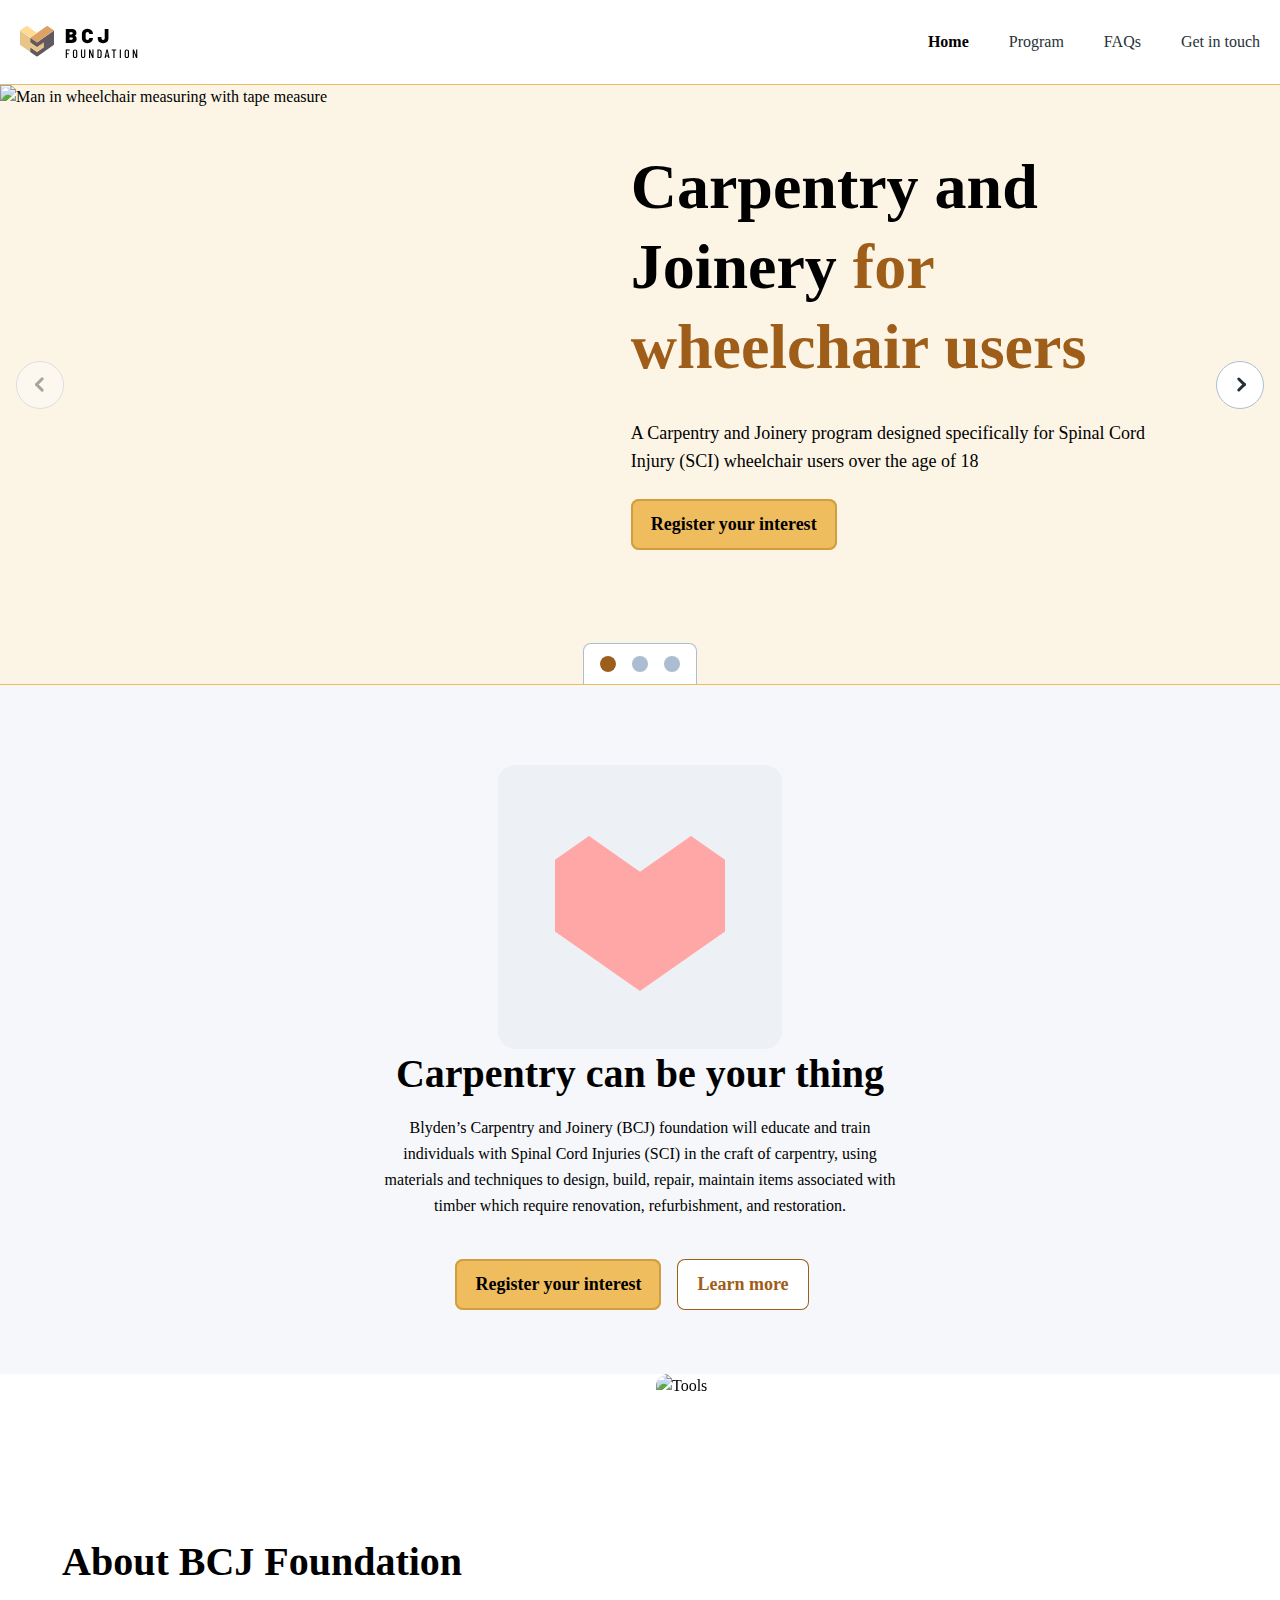
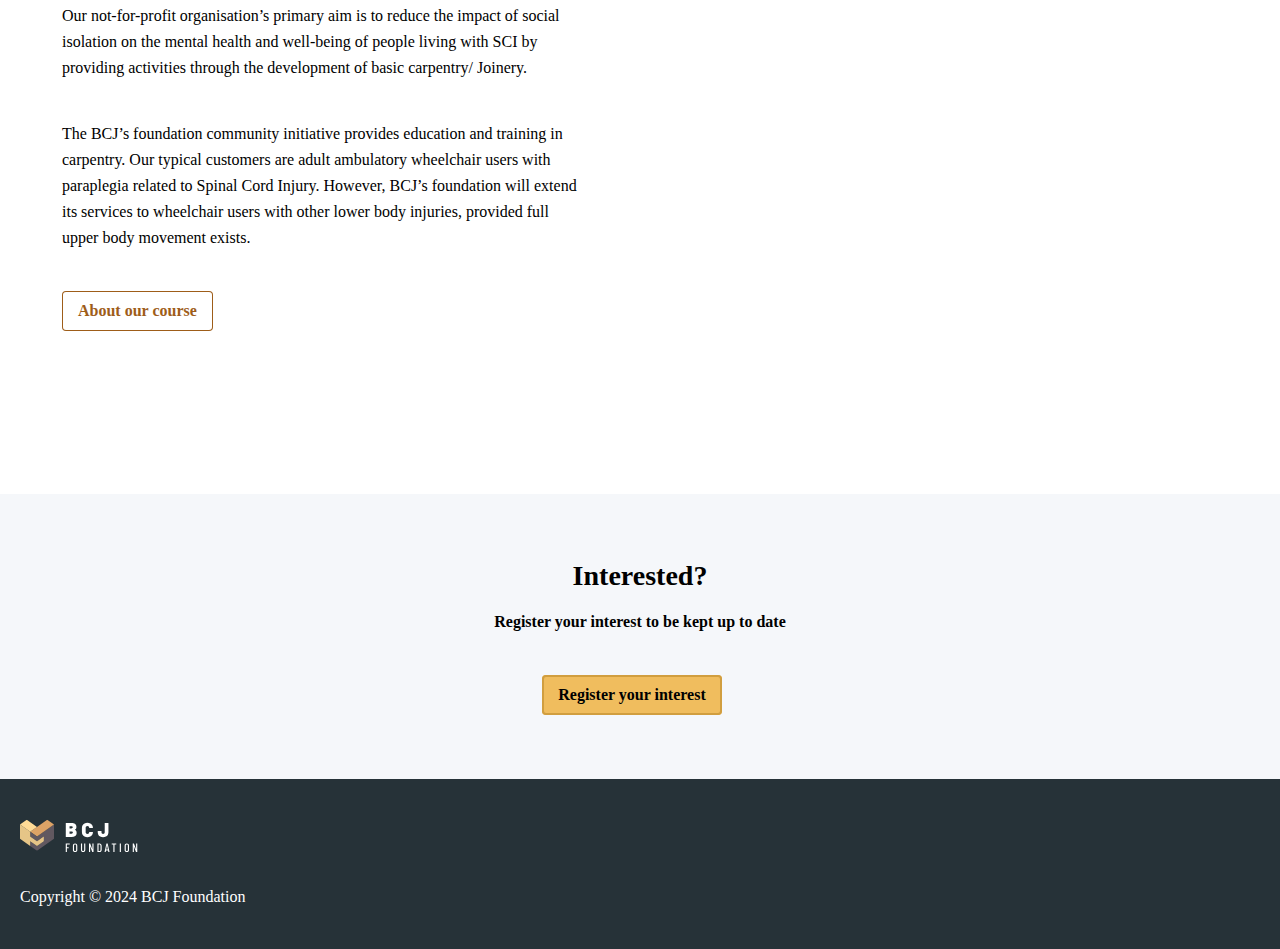
==== commit fc49e6f4: "relative paths" ====
--- a/index.html
+++ b/index.html
@@ -1,4 +1,918 @@
-<!DOCTYPE html><html lang="en"><head><meta charSet="utf-8"/><meta name="viewport" content="width=device-width, initial-scale=1"/><link rel="preload" href="/test-next/_next/static/media/48bc156b80662de1-s.p.woff2" as="font" crossorigin="" type="font/woff2"/><link rel="preload" href="/test-next/_next/static/media/51b9f9f30f86448c-s.p.woff2" as="font" crossorigin="" type="font/woff2"/><link rel="preload" href="/test-next/_next/static/media/5efb91ec0a049f35-s.p.woff2" as="font" crossorigin="" type="font/woff2"/><link rel="preload" href="/test-next/_next/static/media/65385b422c1e9499-s.p.woff2" as="font" crossorigin="" type="font/woff2"/><link rel="preload" href="/test-next/_next/static/media/6a44acd4f1e705fc-s.p.woff2" as="font" crossorigin="" type="font/woff2"/><link rel="preload" href="/test-next/_next/static/media/75209ad4f73f0003-s.p.woff2" as="font" crossorigin="" type="font/woff2"/><link rel="preload" href="/test-next/_next/static/media/7559d8ca4e0054b1-s.p.woff2" as="font" crossorigin="" type="font/woff2"/><link rel="preload" href="/test-next/_next/static/media/b852c799878141b2-s.p.woff2" as="font" crossorigin="" type="font/woff2"/><link rel="preload" href="/test-next/_next/static/media/d576ac9870fe6045-s.p.woff2" as="font" crossorigin="" type="font/woff2"/><link rel="preload" href="/test-next/_next/static/media/e36079bd42f0ac3f-s.p.woff2" as="font" crossorigin="" type="font/woff2"/><link rel="stylesheet" href="/test-next/_next/static/css/e0ab96db1bbcb9a3.css" crossorigin="" data-precedence="next"/><link rel="stylesheet" href="/test-next/_next/static/css/c429e8c723527bc4.css" crossorigin="" data-precedence="next"/><link rel="preload" as="script" fetchPriority="low" href="/test-next/_next/static/chunks/webpack-0ac0d86aaaf58353.js" crossorigin=""/><script src="/test-next/_next/static/chunks/fd9d1056-5be4032601bc51de.js" async="" crossorigin=""></script><script src="/test-next/_next/static/chunks/69-30b4ee29f703c155.js" async="" crossorigin=""></script><script src="/test-next/_next/static/chunks/main-app-d5e770a85778ba33.js" async="" crossorigin=""></script><script src="/test-next/_next/static/chunks/17517af4-cb9e5b11379187ae.js" async=""></script><script src="/test-next/_next/static/chunks/241-a5ab5e69ba9a5ef1.js" async=""></script><script src="/test-next/_next/static/chunks/703-eb3b2bbb57f342ad.js" async=""></script><script src="/test-next/_next/static/chunks/app/page-0753a0562e86745f.js" async=""></script><title>BCJ Foundation Carpentry and Joinery</title><meta name="description" content="Carpentry and Joinery for wheelchair users"/><link rel="icon" href="/favicon.ico" type="image/x-icon" sizes="48x48"/><meta name="next-size-adjust"/><script src="/test-next/_next/static/chunks/polyfills-c67a75d1b6f99dc8.js" crossorigin="" noModule=""></script></head><body class="__variable_c5dff8 __variable_dde500 __variable_2d923d"><div class="min-h-screen flex flex-col items-stretch"><header class="_header_19jh3_8"><div class="_container_1usr6_22"><div class="_headerContent_19jh3_12"><div class="_logo_19jh3_1"><a href="/" title="BCJ Foundation"><div><svg width="119" height="34" viewBox="0 0 119 34" fill="none" xmlns="http://www.w3.org/2000/svg"><g clip-path="url(#clip0_208_712)"><path d="M17 31.6792V26.9192L23.8 22.1592V17.3992L17 22.1592V17.3992L34 5.49921V19.7792L17 31.6792Z" fill="#615860"></path><path d="M10.2 12.6391L27.2 0.739136L34 5.49914L17 17.3991L10.2 12.6391Z" fill="#DDA366"></path><path d="M10.2 17.3991V12.6391L17 17.3991V22.1591L10.2 17.3991Z" fill="#615860"></path><path d="M10.2 22.1591V26.9191L17 31.6791V26.9191L10.2 22.1591Z" fill="#615860"></path><path d="M23.8 22.1592L20.4 19.7792L23.8 17.3992V22.1592Z" fill="#615860"></path><path d="M23.8 17.3992L17 22.1592V26.9192L23.8 22.1592V17.3992Z" fill="#E6C587"></path><path d="M10.2 12.6392V17.3992L17 22.1592V26.9192L10.2 22.1592V26.9192L0 19.7792V5.49921L10.2 12.6392Z" fill="#E6C587"></path><path d="M0 5.49914L6.8 0.739136L17 7.87913L10.2 12.6391L0 5.49914Z" fill="#FFDB96"></path></g><path d="M54.9 10.72C54.8467 10.76 54.8467 10.8 54.9 10.84C55.5 11.1733 55.94 11.6 56.22 12.12C56.5 12.64 56.64 13.2667 56.64 14C56.64 15.3733 56.16 16.3867 55.2 17.04C54.24 17.68 52.9933 18 51.46 18H46.08C45.9867 18 45.9133 17.9733 45.86 17.92C45.8067 17.8667 45.78 17.7933 45.78 17.7V4.3C45.78 4.20667 45.8067 4.13333 45.86 4.08C45.9133 4.02667 45.9867 4 46.08 4H51.28C52.9867 4 54.2667 4.30667 55.12 4.92C55.9867 5.52 56.42 6.53333 56.42 7.96C56.42 9.22667 55.9133 10.1467 54.9 10.72ZM49.64 7.22C49.5733 7.22 49.54 7.25333 49.54 7.32V9.32C49.54 9.38667 49.5733 9.42 49.64 9.42H51.28C52.2533 9.42 52.74 9.05333 52.74 8.32C52.74 7.58667 52.2533 7.22 51.28 7.22H49.64ZM51.46 14.78C52.4067 14.78 52.88 14.3867 52.88 13.6C52.88 12.8533 52.4133 12.48 51.48 12.48H49.64C49.5733 12.48 49.54 12.5133 49.54 12.58V14.68C49.54 14.7467 49.5733 14.78 49.64 14.78H51.46ZM67.4247 18.16C66.3314 18.16 65.3647 17.9467 64.5247 17.52C63.698 17.0933 63.0514 16.4933 62.5847 15.72C62.1314 14.9333 61.9047 14.0267 61.9047 13V8.96C61.9047 7.94667 62.1314 7.05333 62.5847 6.28C63.0514 5.50667 63.698 4.90667 64.5247 4.48C65.3647 4.05333 66.3314 3.84 67.4247 3.84C68.518 3.84 69.478 4.04 70.3047 4.44C71.1447 4.84 71.7914 5.40667 72.2447 6.14C72.7114 6.86 72.9447 7.7 72.9447 8.66C72.9447 8.78 72.8447 8.85333 72.6447 8.88L69.4847 9.08H69.4247C69.2647 9.08 69.1847 9.00667 69.1847 8.86C69.1847 8.31333 69.0247 7.88 68.7047 7.56C68.3847 7.22667 67.958 7.06 67.4247 7.06C66.8914 7.06 66.4647 7.22667 66.1447 7.56C65.8247 7.88 65.6647 8.31333 65.6647 8.86V13.16C65.6647 13.6933 65.8247 14.1267 66.1447 14.46C66.4647 14.78 66.8914 14.94 67.4247 14.94C67.958 14.94 68.3847 14.78 68.7047 14.46C69.0247 14.1267 69.1847 13.6933 69.1847 13.16C69.1847 13.08 69.2114 13.02 69.2647 12.98C69.318 12.94 69.3914 12.9267 69.4847 12.94L72.6447 13.1C72.8447 13.1133 72.9447 13.18 72.9447 13.3C72.9447 14.26 72.7114 15.1067 72.2447 15.84C71.7914 16.5733 71.1447 17.1467 70.3047 17.56C69.478 17.96 68.518 18.16 67.4247 18.16ZM83.0722 18.16C81.9922 18.16 81.0522 17.96 80.2522 17.56C79.4522 17.16 78.8322 16.6 78.3922 15.88C77.9522 15.16 77.7322 14.32 77.7322 13.36V12.3C77.7322 12.2067 77.7589 12.1333 77.8122 12.08C77.8655 12.0267 77.9389 12 78.0322 12H81.1922C81.2855 12 81.3589 12.0267 81.4122 12.08C81.4655 12.1333 81.4922 12.2067 81.4922 12.3V13.34C81.4922 13.82 81.6322 14.2067 81.9122 14.5C82.1922 14.7933 82.5789 14.94 83.0722 14.94C83.5522 14.94 83.9455 14.7933 84.2522 14.5C84.5589 14.2067 84.7122 13.82 84.7122 13.34V4.3C84.7122 4.20667 84.7389 4.13333 84.7922 4.08C84.8455 4.02667 84.9189 4 85.0122 4H88.1522C88.2455 4 88.3189 4.02667 88.3722 4.08C88.4255 4.13333 88.4522 4.20667 88.4522 4.3V13.36C88.4522 14.3067 88.2255 15.1467 87.7722 15.88C87.3189 16.6 86.6855 17.16 85.8722 17.56C85.0589 17.96 84.1255 18.16 83.0722 18.16Z" fill="currentColor"></path><path d="M49.752 25.476C49.752 25.556 49.712 25.596 49.632 25.596H46.944C46.912 25.596 46.896 25.612 46.896 25.644V28.248C46.896 28.28 46.912 28.296 46.944 28.296H48.588C48.668 28.296 48.708 28.336 48.708 28.416V29.172C48.708 29.252 48.668 29.292 48.588 29.292H46.944C46.912 29.292 46.896 29.308 46.896 29.34V32.88C46.896 32.96 46.856 33 46.776 33H45.864C45.784 33 45.744 32.96 45.744 32.88V24.72C45.744 24.64 45.784 24.6 45.864 24.6H49.632C49.712 24.6 49.752 24.64 49.752 24.72V25.476ZM55.0819 33.096C54.4259 33.096 53.8979 32.896 53.4979 32.496C53.0979 32.096 52.8979 31.564 52.8979 30.9V26.712C52.8979 26.048 53.0979 25.516 53.4979 25.116C53.8979 24.708 54.4259 24.504 55.0819 24.504C55.7459 24.504 56.2779 24.708 56.6779 25.116C57.0859 25.516 57.2899 26.048 57.2899 26.712V30.9C57.2899 31.564 57.0859 32.096 56.6779 32.496C56.2779 32.896 55.7459 33.096 55.0819 33.096ZM55.0819 32.1C55.4019 32.1 55.6579 31.996 55.8499 31.788C56.0419 31.572 56.1379 31.292 56.1379 30.948V26.652C56.1379 26.308 56.0419 26.032 55.8499 25.824C55.6579 25.608 55.4019 25.5 55.0819 25.5C54.7699 25.5 54.5179 25.608 54.3259 25.824C54.1419 26.032 54.0499 26.308 54.0499 26.652V30.948C54.0499 31.292 54.1419 31.572 54.3259 31.788C54.5179 31.996 54.7699 32.1 55.0819 32.1ZM63.1208 33.096C62.4648 33.096 61.9368 32.88 61.5368 32.448C61.1448 32.008 60.9488 31.432 60.9488 30.72V24.72C60.9488 24.64 60.9888 24.6 61.0688 24.6H61.9808C62.0608 24.6 62.1008 24.64 62.1008 24.72V30.84C62.1008 31.216 62.1928 31.52 62.3768 31.752C62.5688 31.984 62.8168 32.1 63.1208 32.1C63.4328 32.1 63.6808 31.984 63.8648 31.752C64.0568 31.52 64.1528 31.216 64.1528 30.84V24.72C64.1528 24.64 64.1928 24.6 64.2728 24.6H65.1848C65.2648 24.6 65.3048 24.64 65.3048 24.72V30.72C65.3048 31.432 65.1048 32.008 64.7048 32.448C64.3048 32.88 63.7768 33.096 63.1208 33.096ZM72.3827 24.72C72.3827 24.64 72.4227 24.6 72.5027 24.6H73.4027C73.4827 24.6 73.5227 24.64 73.5227 24.72V32.88C73.5227 32.96 73.4827 33 73.4027 33H72.3707C72.3067 33 72.2627 32.968 72.2387 32.904L70.1987 27.42C70.1907 27.404 70.1787 27.4 70.1627 27.408C70.1467 27.408 70.1387 27.416 70.1387 27.432L70.1507 32.88C70.1507 32.96 70.1107 33 70.0307 33H69.1187C69.0387 33 68.9987 32.96 68.9987 32.88V24.72C68.9987 24.64 69.0387 24.6 69.1187 24.6H70.1387C70.2027 24.6 70.2467 24.632 70.2707 24.696L72.3227 30.18C72.3307 30.204 72.3427 30.216 72.3587 30.216C72.3747 30.208 72.3827 30.192 72.3827 30.168V24.72ZM77.5304 33C77.4504 33 77.4104 32.96 77.4104 32.88V24.72C77.4104 24.64 77.4504 24.6 77.5304 24.6H79.4984C80.1624 24.6 80.6904 24.804 81.0824 25.212C81.4744 25.62 81.6704 26.172 81.6704 26.868V30.732C81.6704 31.428 81.4744 31.98 81.0824 32.388C80.6904 32.796 80.1624 33 79.4984 33H77.5304ZM78.5624 31.956C78.5624 31.988 78.5784 32.004 78.6104 32.004L79.4864 31.992C79.7904 31.992 80.0344 31.876 80.2184 31.644C80.4024 31.404 80.4984 31.08 80.5064 30.672V26.928C80.5064 26.52 80.4144 26.196 80.2304 25.956C80.0464 25.716 79.7984 25.596 79.4864 25.596H78.6104C78.5784 25.596 78.5624 25.612 78.5624 25.644V31.956ZM88.4656 33C88.3936 33 88.3496 32.964 88.3336 32.892L88.0696 31.512C88.0696 31.496 88.0616 31.484 88.0456 31.476C88.0376 31.468 88.0256 31.464 88.0096 31.464H86.0536C86.0376 31.464 86.0216 31.468 86.0056 31.476C85.9976 31.484 85.9936 31.496 85.9936 31.512L85.7416 32.892C85.7336 32.964 85.6896 33 85.6096 33H84.6976C84.6576 33 84.6256 32.988 84.6016 32.964C84.5856 32.94 84.5816 32.908 84.5896 32.868L86.3776 24.708C86.3936 24.636 86.4376 24.6 86.5096 24.6H87.5776C87.6576 24.6 87.7016 24.636 87.7096 24.708L89.5096 32.868V32.892C89.5096 32.964 89.4736 33 89.4016 33H88.4656ZM86.1976 30.504C86.1976 30.536 86.2096 30.552 86.2336 30.552H87.8296C87.8536 30.552 87.8656 30.536 87.8656 30.504L87.0496 26.244C87.0416 26.228 87.0336 26.22 87.0256 26.22C87.0176 26.22 87.0096 26.228 87.0016 26.244L86.1976 30.504ZM96.1333 24.6C96.2133 24.6 96.2533 24.64 96.2533 24.72V25.476C96.2533 25.556 96.2133 25.596 96.1333 25.596H94.5613C94.5293 25.596 94.5133 25.612 94.5133 25.644V32.88C94.5133 32.96 94.4733 33 94.3933 33H93.4813C93.4013 33 93.3613 32.96 93.3613 32.88V25.644C93.3613 25.612 93.3453 25.596 93.3133 25.596H91.8253C91.7453 25.596 91.7053 25.556 91.7053 25.476V24.72C91.7053 24.64 91.7453 24.6 91.8253 24.6H96.1333ZM99.8827 33C99.8027 33 99.7627 32.96 99.7627 32.88V24.72C99.7627 24.64 99.8027 24.6 99.8827 24.6H100.795C100.875 24.6 100.915 24.64 100.915 24.72V32.88C100.915 32.96 100.875 33 100.795 33H99.8827ZM106.815 33.096C106.159 33.096 105.631 32.896 105.231 32.496C104.831 32.096 104.631 31.564 104.631 30.9V26.712C104.631 26.048 104.831 25.516 105.231 25.116C105.631 24.708 106.159 24.504 106.815 24.504C107.479 24.504 108.011 24.708 108.411 25.116C108.819 25.516 109.023 26.048 109.023 26.712V30.9C109.023 31.564 108.819 32.096 108.411 32.496C108.011 32.896 107.479 33.096 106.815 33.096ZM106.815 32.1C107.135 32.1 107.391 31.996 107.583 31.788C107.775 31.572 107.871 31.292 107.871 30.948V26.652C107.871 26.308 107.775 26.032 107.583 25.824C107.391 25.608 107.135 25.5 106.815 25.5C106.503 25.5 106.251 25.608 106.059 25.824C105.875 26.032 105.783 26.308 105.783 26.652V30.948C105.783 31.292 105.875 31.572 106.059 31.788C106.251 31.996 106.503 32.1 106.815 32.1ZM116.126 24.72C116.126 24.64 116.166 24.6 116.246 24.6H117.146C117.226 24.6 117.266 24.64 117.266 24.72V32.88C117.266 32.96 117.226 33 117.146 33H116.114C116.05 33 116.006 32.968 115.982 32.904L113.942 27.42C113.934 27.404 113.922 27.4 113.906 27.408C113.89 27.408 113.882 27.416 113.882 27.432L113.894 32.88C113.894 32.96 113.854 33 113.774 33H112.862C112.782 33 112.742 32.96 112.742 32.88V24.72C112.742 24.64 112.782 24.6 112.862 24.6H113.882C113.946 24.6 113.99 24.632 114.014 24.696L116.066 30.18C116.074 30.204 116.086 30.216 116.102 30.216C116.118 30.208 116.126 30.192 116.126 30.168V24.72Z" fill="currentColor"></path><defs><clipPath id="clip0_208_712"><rect width="34" height="30.94" fill="white" transform="translate(0 0.739136)"></rect></clipPath></defs></svg></div></a></div><nav id="primaryNavigation" class="_mainNav_19jh3_21"><ul class="_mainNavMenu_19jh3_26"><li><a href="/" class="_active_19jh3_51 _navLink_19jh3_40">Home<!-- --> <svg width="24" height="24" fill="none" xmlns="http://www.w3.org/2000/svg" class="_linkIcon_19jh3_174"><path d="m16 16 3.293-3.293a1 1 0 0 0 0-1.414L16 8m3 4H5" stroke="currentColor" stroke-width="1.5" stroke-linecap="round"></path></svg></a></li><li><a href="our-program" class="_navLink_19jh3_40">Program<!-- --> <svg width="24" height="24" fill="none" xmlns="http://www.w3.org/2000/svg" class="_linkIcon_19jh3_174"><path d="m16 16 3.293-3.293a1 1 0 0 0 0-1.414L16 8m3 4H5" stroke="currentColor" stroke-width="1.5" stroke-linecap="round"></path></svg></a></li><li><a href="faqs" class="_navLink_19jh3_40">FAQs<!-- --> <svg width="24" height="24" fill="none" xmlns="http://www.w3.org/2000/svg" class="_linkIcon_19jh3_174"><path d="m16 16 3.293-3.293a1 1 0 0 0 0-1.414L16 8m3 4H5" stroke="currentColor" stroke-width="1.5" stroke-linecap="round"></path></svg></a></li><li><a href="contact" class="_navLink_19jh3_40">Get in touch<!-- --> <svg width="24" height="24" fill="none" xmlns="http://www.w3.org/2000/svg" class="_linkIcon_19jh3_174"><path d="m16 16 3.293-3.293a1 1 0 0 0 0-1.414L16 8m3 4H5" stroke="currentColor" stroke-width="1.5" stroke-linecap="round"></path></svg></a></li></ul></nav><button class="_navToggle_19jh3_56" aria-controls="primaryNavigation"><svg width="24" height="24" viewBox="0 0 24 24" fill="none" xmlns="http://www.w3.org/2000/svg"><path d="M20 6H4M20 12H4M20 18H4" stroke="currentColor" stroke-width="1.5" stroke-linecap="round"></path></svg></button></div></div></header><main class="grow max-lg:pt-[3.5rem]"><div class="_heroSlider_nfm21_1"><div class="_sliderContainer_1o5lg_1 _sliderContainer_nfm21_1 undefined" style="--autoplay-duration:12s"><div class="_sliderInner_1o5lg_13 _sliderInner_nfm21_9"><div class="_sliderTrack_1o5lg_20 _sliderTrack_nfm21_13"><div class="_slideContentContainer_1o5lg_37 _snapTo_1o5lg_50 _slideContentContainer_nfm21_17" data-slide-id="WfRIqz6YVOBUKZLkBt84a_slide0"><div class="_sliderSlide_nfm21_38"><section class="_root_vmrso_1 _slideContent_nfm21_17 _isSlider_vmrso_54"><div class="_container_1usr6_22 _sliderContainer_vmrso_5"><div class="_row_1usr6_12 _sectionRow_vmrso_6 _imgLeft_vmrso_91"><div class="_imageContent_vmrso_16 _overflowImg_vmrso_29"><img alt="Man in wheelchair measuring with tape measure" loading="lazy" width="3996" height="2664" decoding="async" data-nimg="1" style="color:transparent" srcSet="https://images.ctfassets.net/n1ihyy65jq9a/5U1d5pbilXgPVXk30QRDa5/3b9a7755e2f1af9c7a7332dae6e8f16b/iStock-1478745756.png?fm=webp&amp;w=3840&amp;q=75 1x" src="https://images.ctfassets.net/n1ihyy65jq9a/5U1d5pbilXgPVXk30QRDa5/3b9a7755e2f1af9c7a7332dae6e8f16b/iStock-1478745756.png?fm=webp&amp;w=3840&amp;q=75"/></div><div class="_textContent_vmrso_33 _imgLeft_vmrso_91"><div class="_innerContent_vmrso_44"><div class="_heading_uow0d_1 _level-h1_uow0d_4 _marginBottom_uow0d_34 _textLeft_uow0d_43 h1">Carpentry and Joinery<!-- --> <em class="_emText_uow0d_38">for wheelchair users</em></div><div class="_text_vmrso_33"><div class="_richText_1emp2_1"><p>A Carpentry and Joinery program designed specifically for Spinal Cord Injury (SCI) wheelchair users over the age of 18</p><a href="/register" data-link-type="button" class="button _button_p7d7h_1 _large_p7d7h_58 _primary_p7d7h_19"><div class="_buttonLabel_p7d7h_104">Register your interest</div></a><p></p></div></div></div></div></div></div></section></div></div><div class="_slideContentContainer_1o5lg_37 _snapTo_1o5lg_50 _slideContentContainer_nfm21_17" data-slide-id="WfRIqz6YVOBUKZLkBt84a_slide1"><div class="_sliderSlide_nfm21_38"><section class="_root_vmrso_1 _slideContent_nfm21_17 _isSlider_vmrso_54"><div class="_container_1usr6_22 _sliderContainer_vmrso_5"><div class="_row_1usr6_12 _sectionRow_vmrso_6 _imgRight_vmrso_81"><div class="_imageContent_vmrso_16 _imgRight_vmrso_81"><img alt="Wheel Chair Workbench Isometric Illustration" loading="lazy" width="1294" height="1188" decoding="async" data-nimg="1" style="color:transparent" srcSet="https://images.ctfassets.net/n1ihyy65jq9a/XEW9YGLwWh2au5y3JjMi3/e1090c4c49f8dcd0c48d08984e0144e5/WheelChair_2x.png?fm=webp&amp;w=1920&amp;q=75 1x, https://images.ctfassets.net/n1ihyy65jq9a/XEW9YGLwWh2au5y3JjMi3/e1090c4c49f8dcd0c48d08984e0144e5/WheelChair_2x.png?fm=webp&amp;w=3840&amp;q=75 2x" src="https://images.ctfassets.net/n1ihyy65jq9a/XEW9YGLwWh2au5y3JjMi3/e1090c4c49f8dcd0c48d08984e0144e5/WheelChair_2x.png?fm=webp&amp;w=3840&amp;q=75"/></div><div class="_textContent_vmrso_33 _imgRight_vmrso_81"><div class="_innerContent_vmrso_44"><div class="_heading_uow0d_1 _level-h1_uow0d_4 _marginBottom_uow0d_34 _textLeft_uow0d_43 h1">Wheelchair<!-- --> <em class="_emText_uow0d_38">accessible workspaces</em></div><div class="_text_vmrso_33"><div class="_richText_1emp2_1"><p>Developing skills in carpentry and joinery can be extremely rewarding.
-However, the workshops have many potential hazards, and our organisation has bespoke workspaces designed for wheelchair users.</p><a href="/our-program" data-link-type="button" class="button _button_p7d7h_1 _large_p7d7h_58 _secondary_p7d7h_24"><div class="_buttonLabel_p7d7h_104">Learn more</div></a><p></p></div></div></div></div></div></div></section></div></div><div class="_slideContentContainer_1o5lg_37 _snapTo_1o5lg_50 _slideContentContainer_nfm21_17" data-slide-id="WfRIqz6YVOBUKZLkBt84a_slide2"><div class="_sliderSlide_nfm21_38"><section class="_root_vmrso_1 _slideContent_nfm21_17 _isSlider_vmrso_54"><div class="_container_1usr6_22 _sliderContainer_vmrso_5"><div class="_row_1usr6_12 _sectionRow_vmrso_6 _imgLeft_vmrso_91"><div class="_imageContent_vmrso_16 _overflowImg_vmrso_29"><img alt="Person chiseling wood" loading="lazy" width="3996" height="2016" decoding="async" data-nimg="1" style="color:transparent" srcSet="https://images.ctfassets.net/n1ihyy65jq9a/3whNkLh9BBLOtpEh7S1WS2/a53ef2777b1b464f38fb0e955e6ff402/dominik-scythe-3cIvvzjE6Lk-unsplash.png?fm=webp&amp;w=3840&amp;q=75 1x" src="https://images.ctfassets.net/n1ihyy65jq9a/3whNkLh9BBLOtpEh7S1WS2/a53ef2777b1b464f38fb0e955e6ff402/dominik-scythe-3cIvvzjE6Lk-unsplash.png?fm=webp&amp;w=3840&amp;q=75"/></div><div class="_textContent_vmrso_33 _imgLeft_vmrso_91"><div class="_innerContent_vmrso_44"><div class="_heading_uow0d_1 _level-h1_uow0d_4 _marginBottom_uow0d_34 _textLeft_uow0d_43 h1">Course content<!-- --> <em class="_emText_uow0d_38">designed for SCI</em></div><div class="_text_vmrso_33"><div class="_richText_1emp2_1"><p>Our course program is led by people with an SCI – allowing participants to learn from others who have been there and can understand the issues and challenges.</p><a href="/our-program" data-link-type="button" class="button _button_p7d7h_1 _large_p7d7h_58 _secondary_p7d7h_24"><div class="_buttonLabel_p7d7h_104">Learn more</div></a><p></p></div></div></div></div></div></div></section></div></div></div></div><nav class="_sliderNav_1o5lg_81 _sliderNav_nfm21_29"><div class="_container_1usr6_22"><div class="_sliderNavContainer_1o5lg_86"><div class="_sliderButtonContainer_1o5lg_92"><button class="_arrow_1o5lg_103 _arrowPrev_1o5lg_179 _arrow_nfm21_43 _arrowPrev_nfm21_48" disabled="" title="Previous slide"></button></div><ul class="_dots_1o5lg_97 _dots_nfm21_60"><li><button class="_active_1o5lg_171" title="Go to slide 1"></button></li><li><button class="" title="Go to slide 2"></button></li><li><button class="" title="Go to slide 3"></button></li></ul><div class="_sliderButtonContainer_1o5lg_92"><button class="_arrow_1o5lg_103 _arrowNext_1o5lg_187 _arrow_nfm21_43 _arrowNext_nfm21_53" title="Next slide"></button></div></div></div></nav></div></div><section class="_root_zbqyi_1 _v-align-middle_zbqyi_28 _bg-secondary_zbqyi_21"><div class="_container_1usr6_22"><div class="_row_1usr6_12 _contentRow_zbqyi_37 undefined"><div class="_mainContent_zbqyi_33 undefined"><div class="_mainContentContainer_zbqyi_44 _text-align-center_zbqyi_48"><div class="_richText_1emp2_1"><div class="_container_1vml3_1"><svg class="_animatedLogo_1vml3_21 _joined_1vml3_83" width="400" height="300" viewBox="0 0 400 300" fill="none" xmlns="http://www.w3.org/2000/svg"><path class="_heart_1vml3_43" d="M251 87L200 122.769L149 87L115 110.846V182.385L166 218.154L200 242L285 182.385V110.846L251 87Z" fill="#FFA6A6"></path><path class="_leftBlock_1vml3_35" d="M166 194.308V218.154L183 206.231L166 194.308Z" fill="#BDA16F"></path><path class="_rightBlock_1vml3_27" d="M166 194.308V218.154L200 242V218.154L166 194.308Z" fill="#615860"></path><path class="_rightBlock_1vml3_27" d="M234 194.308L217 182.384L234 170.461V194.308Z" fill="#42311F"></path><path class="_rightBlock_1vml3_27" d="M166 194.308L200 170.461L234 194.308L200 218.154L166 194.308Z" fill="#DDA366"></path><path class="_leftBlock_1vml3_35" d="M234 170.461L200 194.308V218.154L234 194.308V170.461Z" fill="#E6C587"></path><path class="_leftBlock_1vml3_35" d="M166 146.615V170.462L200 194.308V218.154L166 194.308V218.154L115 182.385V110.846L166 146.615Z" fill="#E6C587"></path><path class="_leftBlock_1vml3_35" d="M115 110.846L149 87L200 122.769L166 146.615L115 110.846Z" fill="#FFDB96"></path><path class="_leftBlock_1vml3_35" d="M166 170.462L200 146.615L234 170.462L200 194.308L166 170.462Z" fill="#FFDB96"></path><path class="_leftBlock_1vml3_35" d="M166 146.615V170.462L200 146.615V122.769L166 146.615Z" fill="#E6C587"></path><path class="_rightBlock_1vml3_27" d="M200 242V218.154L234 194.308V170.462L200 194.308V170.462L285 110.846V182.385L200 242Z" fill="#615860"></path><path class="_rightBlock_1vml3_27" d="M166 170.462V146.615L200 170.462V194.308L166 170.462Z" fill="#615860"></path><path class="_rightBlock_1vml3_27" d="M166 146.615L251 87L285 110.846L200 170.462L166 146.615Z" fill="#DDA366"></path></svg></div><h2>Carpentry can be your thing</h2><p>Blyden’s Carpentry and Joinery (BCJ) foundation will educate and train individuals with Spinal Cord Injuries (SCI) in the craft of carpentry, using materials and techniques to design, build, repair, maintain items associated with timber which require renovation, refurbishment, and restoration.</p><a href="/register" data-link-type="button" class="button _button_p7d7h_1 _large_p7d7h_58 _primary_p7d7h_19"><div class="_buttonLabel_p7d7h_104">Register your interest</div></a><a href="/our-program" data-link-type="button" class="button _button_p7d7h_1 _large_p7d7h_58 _secondary_p7d7h_24"><div class="_buttonLabel_p7d7h_104">Learn more</div></a><p></p></div></div></div></div></div></section><section class="_root_zbqyi_1 _v-align-middle_zbqyi_28 _bg-default_zbqyi_15"><div class="_container_1usr6_22"><div class="_row_1usr6_12 _contentRow_zbqyi_37 _imageLayout_zbqyi_121 _imgRight_zbqyi_124"><div class="_imageContent_zbqyi_52 _img-size-cover_zbqyi_162 _imgRight_zbqyi_124"><img alt="Tools" loading="lazy" width="2772" height="3884" decoding="async" data-nimg="1" style="color:transparent" srcSet="https://images.ctfassets.net/n1ihyy65jq9a/7vWtPpgSgakhSZjXxVCPhk/c5247bebeb1ce8e71264e3de3a4bcce8/julie-molliver-Z3vFp7szCAY-unsplash.png?fm=webp&amp;w=3840&amp;q=75 1x" src="https://images.ctfassets.net/n1ihyy65jq9a/7vWtPpgSgakhSZjXxVCPhk/c5247bebeb1ce8e71264e3de3a4bcce8/julie-molliver-Z3vFp7szCAY-unsplash.png?fm=webp&amp;w=3840&amp;q=75"/></div><div class="_mainContent_zbqyi_33 _imgRight_zbqyi_124"><div class="_mainContentContainer_zbqyi_44 _text-align-left_zbqyi_44"><div class="_richText_1emp2_1"><h2>About BCJ Foundation</h2><p>Our not-for-profit organisation’s primary aim is to reduce the impact of social isolation on the mental health and well-being of people living with SCI by providing activities through the development of basic carpentry/ Joinery. +<!DOCTYPE html>
+<html lang="en">
+  <head>
+    <meta charset="utf-8" />
+    <meta name="viewport" content="width=device-width, initial-scale=1" />
+    <link
+      rel="preload"
+      href="./_next/static/media/48bc156b80662de1-s.p.woff2"
+      as="font"
+      crossorigin=""
+      type="font/woff2"
+    />
+    <link
+      rel="preload"
+      href="./_next/static/media/51b9f9f30f86448c-s.p.woff2"
+      as="font"
+      crossorigin=""
+      type="font/woff2"
+    />
+    <link
+      rel="preload"
+      href="./_next/static/media/5efb91ec0a049f35-s.p.woff2"
+      as="font"
+      crossorigin=""
+      type="font/woff2"
+    />
+    <link
+      rel="preload"
+      href="./_next/static/media/65385b422c1e9499-s.p.woff2"
+      as="font"
+      crossorigin=""
+      type="font/woff2"
+    />
+    <link
+      rel="preload"
+      href="./_next/static/media/6a44acd4f1e705fc-s.p.woff2"
+      as="font"
+      crossorigin=""
+      type="font/woff2"
+    />
+    <link
+      rel="preload"
+      href="./_next/static/media/75209ad4f73f0003-s.p.woff2"
+      as="font"
+      crossorigin=""
+      type="font/woff2"
+    />
+    <link
+      rel="preload"
+      href="./_next/static/media/7559d8ca4e0054b1-s.p.woff2"
+      as="font"
+      crossorigin=""
+      type="font/woff2"
+    />
+    <link
+      rel="preload"
+      href="./_next/static/media/b852c799878141b2-s.p.woff2"
+      as="font"
+      crossorigin=""
+      type="font/woff2"
+    />
+    <link
+      rel="preload"
+      href="./_next/static/media/d576ac9870fe6045-s.p.woff2"
+      as="font"
+      crossorigin=""
+      type="font/woff2"
+    />
+    <link
+      rel="preload"
+      href="./_next/static/media/e36079bd42f0ac3f-s.p.woff2"
+      as="font"
+      crossorigin=""
+      type="font/woff2"
+    />
+    <link
+      rel="stylesheet"
+      href="./_next/static/css/e0ab96db1bbcb9a3.css"
+      crossorigin=""
+      data-precedence="next"
+    />
+    <link
+      rel="stylesheet"
+      href="./_next/static/css/c429e8c723527bc4.css"
+      crossorigin=""
+      data-precedence="next"
+    />
+    <link
+      rel="preload"
+      as="script"
+      fetchPriority="low"
+      href="./_next/static/chunks/webpack-0ac0d86aaaf58353.js"
+      crossorigin=""
+    />
+    <script
+      src="./_next/static/chunks/fd9d1056-5be4032601bc51de.js"
+      async=""
+      crossorigin=""
+    ></script>
+    <script
+      src="./_next/static/chunks/69-30b4ee29f703c155.js"
+      async=""
+      crossorigin=""
+    ></script>
+    <script
+      src="./_next/static/chunks/main-app-d5e770a85778ba33.js"
+      async=""
+      crossorigin=""
+    ></script>
+    <script
+      src="./_next/static/chunks/17517af4-cb9e5b11379187ae.js"
+      async=""
+    ></script>
+    <script
+      src="./_next/static/chunks/241-a5ab5e69ba9a5ef1.js"
+      async=""
+    ></script>
+    <script
+      src="./_next/static/chunks/703-eb3b2bbb57f342ad.js"
+      async=""
+    ></script>
+    <script
+      src="./_next/static/chunks/app/page-0753a0562e86745f.js"
+      async=""
+    ></script>
+    <title>BCJ Foundation Carpentry and Joinery</title>
+    <meta
+      name="description"
+      content="Carpentry and Joinery for wheelchair users"
+    />
+    <link rel="icon" href="/favicon.ico" type="image/x-icon" sizes="48x48" />
+    <meta name="next-size-adjust" />
+    <script
+      src="./_next/static/chunks/polyfills-c67a75d1b6f99dc8.js"
+      crossorigin=""
+      nomodule=""
+    ></script>
+  </head>
+  <body class="__variable_c5dff8 __variable_dde500 __variable_2d923d">
+    <div class="min-h-screen flex flex-col items-stretch">
+      <header class="_header_19jh3_8">
+        <div class="_container_1usr6_22">
+          <div class="_headerContent_19jh3_12">
+            <div class="_logo_19jh3_1">
+              <a href="/" title="BCJ Foundation"
+                ><div>
+                  <svg
+                    width="119"
+                    height="34"
+                    viewBox="0 0 119 34"
+                    fill="none"
+                    xmlns="http://www.w3.org/2000/svg"
+                  >
+                    <g clip-path="url(#clip0_208_712)">
+                      <path
+                        d="M17 31.6792V26.9192L23.8 22.1592V17.3992L17 22.1592V17.3992L34 5.49921V19.7792L17 31.6792Z"
+                        fill="#615860"
+                      ></path>
+                      <path
+                        d="M10.2 12.6391L27.2 0.739136L34 5.49914L17 17.3991L10.2 12.6391Z"
+                        fill="#DDA366"
+                      ></path>
+                      <path
+                        d="M10.2 17.3991V12.6391L17 17.3991V22.1591L10.2 17.3991Z"
+                        fill="#615860"
+                      ></path>
+                      <path
+                        d="M10.2 22.1591V26.9191L17 31.6791V26.9191L10.2 22.1591Z"
+                        fill="#615860"
+                      ></path>
+                      <path
+                        d="M23.8 22.1592L20.4 19.7792L23.8 17.3992V22.1592Z"
+                        fill="#615860"
+                      ></path>
+                      <path
+                        d="M23.8 17.3992L17 22.1592V26.9192L23.8 22.1592V17.3992Z"
+                        fill="#E6C587"
+                      ></path>
+                      <path
+                        d="M10.2 12.6392V17.3992L17 22.1592V26.9192L10.2 22.1592V26.9192L0 19.7792V5.49921L10.2 12.6392Z"
+                        fill="#E6C587"
+                      ></path>
+                      <path
+                        d="M0 5.49914L6.8 0.739136L17 7.87913L10.2 12.6391L0 5.49914Z"
+                        fill="#FFDB96"
+                      ></path>
+                    </g>
+                    <path
+                      d="M54.9 10.72C54.8467 10.76 54.8467 10.8 54.9 10.84C55.5 11.1733 55.94 11.6 56.22 12.12C56.5 12.64 56.64 13.2667 56.64 14C56.64 15.3733 56.16 16.3867 55.2 17.04C54.24 17.68 52.9933 18 51.46 18H46.08C45.9867 18 45.9133 17.9733 45.86 17.92C45.8067 17.8667 45.78 17.7933 45.78 17.7V4.3C45.78 4.20667 45.8067 4.13333 45.86 4.08C45.9133 4.02667 45.9867 4 46.08 4H51.28C52.9867 4 54.2667 4.30667 55.12 4.92C55.9867 5.52 56.42 6.53333 56.42 7.96C56.42 9.22667 55.9133 10.1467 54.9 10.72ZM49.64 7.22C49.5733 7.22 49.54 7.25333 49.54 7.32V9.32C49.54 9.38667 49.5733 9.42 49.64 9.42H51.28C52.2533 9.42 52.74 9.05333 52.74 8.32C52.74 7.58667 52.2533 7.22 51.28 7.22H49.64ZM51.46 14.78C52.4067 14.78 52.88 14.3867 52.88 13.6C52.88 12.8533 52.4133 12.48 51.48 12.48H49.64C49.5733 12.48 49.54 12.5133 49.54 12.58V14.68C49.54 14.7467 49.5733 14.78 49.64 14.78H51.46ZM67.4247 18.16C66.3314 18.16 65.3647 17.9467 64.5247 17.52C63.698 17.0933 63.0514 16.4933 62.5847 15.72C62.1314 14.9333 61.9047 14.0267 61.9047 13V8.96C61.9047 7.94667 62.1314 7.05333 62.5847 6.28C63.0514 5.50667 63.698 4.90667 64.5247 4.48C65.3647 4.05333 66.3314 3.84 67.4247 3.84C68.518 3.84 69.478 4.04 70.3047 4.44C71.1447 4.84 71.7914 5.40667 72.2447 6.14C72.7114 6.86 72.9447 7.7 72.9447 8.66C72.9447 8.78 72.8447 8.85333 72.6447 8.88L69.4847 9.08H69.4247C69.2647 9.08 69.1847 9.00667 69.1847 8.86C69.1847 8.31333 69.0247 7.88 68.7047 7.56C68.3847 7.22667 67.958 7.06 67.4247 7.06C66.8914 7.06 66.4647 7.22667 66.1447 7.56C65.8247 7.88 65.6647 8.31333 65.6647 8.86V13.16C65.6647 13.6933 65.8247 14.1267 66.1447 14.46C66.4647 14.78 66.8914 14.94 67.4247 14.94C67.958 14.94 68.3847 14.78 68.7047 14.46C69.0247 14.1267 69.1847 13.6933 69.1847 13.16C69.1847 13.08 69.2114 13.02 69.2647 12.98C69.318 12.94 69.3914 12.9267 69.4847 12.94L72.6447 13.1C72.8447 13.1133 72.9447 13.18 72.9447 13.3C72.9447 14.26 72.7114 15.1067 72.2447 15.84C71.7914 16.5733 71.1447 17.1467 70.3047 17.56C69.478 17.96 68.518 18.16 67.4247 18.16ZM83.0722 18.16C81.9922 18.16 81.0522 17.96 80.2522 17.56C79.4522 17.16 78.8322 16.6 78.3922 15.88C77.9522 15.16 77.7322 14.32 77.7322 13.36V12.3C77.7322 12.2067 77.7589 12.1333 77.8122 12.08C77.8655 12.0267 77.9389 12 78.0322 12H81.1922C81.2855 12 81.3589 12.0267 81.4122 12.08C81.4655 12.1333 81.4922 12.2067 81.4922 12.3V13.34C81.4922 13.82 81.6322 14.2067 81.9122 14.5C82.1922 14.7933 82.5789 14.94 83.0722 14.94C83.5522 14.94 83.9455 14.7933 84.2522 14.5C84.5589 14.2067 84.7122 13.82 84.7122 13.34V4.3C84.7122 4.20667 84.7389 4.13333 84.7922 4.08C84.8455 4.02667 84.9189 4 85.0122 4H88.1522C88.2455 4 88.3189 4.02667 88.3722 4.08C88.4255 4.13333 88.4522 4.20667 88.4522 4.3V13.36C88.4522 14.3067 88.2255 15.1467 87.7722 15.88C87.3189 16.6 86.6855 17.16 85.8722 17.56C85.0589 17.96 84.1255 18.16 83.0722 18.16Z"
+                      fill="currentColor"
+                    ></path>
+                    <path
+                      d="M49.752 25.476C49.752 25.556 49.712 25.596 49.632 25.596H46.944C46.912 25.596 46.896 25.612 46.896 25.644V28.248C46.896 28.28 46.912 28.296 46.944 28.296H48.588C48.668 28.296 48.708 28.336 48.708 28.416V29.172C48.708 29.252 48.668 29.292 48.588 29.292H46.944C46.912 29.292 46.896 29.308 46.896 29.34V32.88C46.896 32.96 46.856 33 46.776 33H45.864C45.784 33 45.744 32.96 45.744 32.88V24.72C45.744 24.64 45.784 24.6 45.864 24.6H49.632C49.712 24.6 49.752 24.64 49.752 24.72V25.476ZM55.0819 33.096C54.4259 33.096 53.8979 32.896 53.4979 32.496C53.0979 32.096 52.8979 31.564 52.8979 30.9V26.712C52.8979 26.048 53.0979 25.516 53.4979 25.116C53.8979 24.708 54.4259 24.504 55.0819 24.504C55.7459 24.504 56.2779 24.708 56.6779 25.116C57.0859 25.516 57.2899 26.048 57.2899 26.712V30.9C57.2899 31.564 57.0859 32.096 56.6779 32.496C56.2779 32.896 55.7459 33.096 55.0819 33.096ZM55.0819 32.1C55.4019 32.1 55.6579 31.996 55.8499 31.788C56.0419 31.572 56.1379 31.292 56.1379 30.948V26.652C56.1379 26.308 56.0419 26.032 55.8499 25.824C55.6579 25.608 55.4019 25.5 55.0819 25.5C54.7699 25.5 54.5179 25.608 54.3259 25.824C54.1419 26.032 54.0499 26.308 54.0499 26.652V30.948C54.0499 31.292 54.1419 31.572 54.3259 31.788C54.5179 31.996 54.7699 32.1 55.0819 32.1ZM63.1208 33.096C62.4648 33.096 61.9368 32.88 61.5368 32.448C61.1448 32.008 60.9488 31.432 60.9488 30.72V24.72C60.9488 24.64 60.9888 24.6 61.0688 24.6H61.9808C62.0608 24.6 62.1008 24.64 62.1008 24.72V30.84C62.1008 31.216 62.1928 31.52 62.3768 31.752C62.5688 31.984 62.8168 32.1 63.1208 32.1C63.4328 32.1 63.6808 31.984 63.8648 31.752C64.0568 31.52 64.1528 31.216 64.1528 30.84V24.72C64.1528 24.64 64.1928 24.6 64.2728 24.6H65.1848C65.2648 24.6 65.3048 24.64 65.3048 24.72V30.72C65.3048 31.432 65.1048 32.008 64.7048 32.448C64.3048 32.88 63.7768 33.096 63.1208 33.096ZM72.3827 24.72C72.3827 24.64 72.4227 24.6 72.5027 24.6H73.4027C73.4827 24.6 73.5227 24.64 73.5227 24.72V32.88C73.5227 32.96 73.4827 33 73.4027 33H72.3707C72.3067 33 72.2627 32.968 72.2387 32.904L70.1987 27.42C70.1907 27.404 70.1787 27.4 70.1627 27.408C70.1467 27.408 70.1387 27.416 70.1387 27.432L70.1507 32.88C70.1507 32.96 70.1107 33 70.0307 33H69.1187C69.0387 33 68.9987 32.96 68.9987 32.88V24.72C68.9987 24.64 69.0387 24.6 69.1187 24.6H70.1387C70.2027 24.6 70.2467 24.632 70.2707 24.696L72.3227 30.18C72.3307 30.204 72.3427 30.216 72.3587 30.216C72.3747 30.208 72.3827 30.192 72.3827 30.168V24.72ZM77.5304 33C77.4504 33 77.4104 32.96 77.4104 32.88V24.72C77.4104 24.64 77.4504 24.6 77.5304 24.6H79.4984C80.1624 24.6 80.6904 24.804 81.0824 25.212C81.4744 25.62 81.6704 26.172 81.6704 26.868V30.732C81.6704 31.428 81.4744 31.98 81.0824 32.388C80.6904 32.796 80.1624 33 79.4984 33H77.5304ZM78.5624 31.956C78.5624 31.988 78.5784 32.004 78.6104 32.004L79.4864 31.992C79.7904 31.992 80.0344 31.876 80.2184 31.644C80.4024 31.404 80.4984 31.08 80.5064 30.672V26.928C80.5064 26.52 80.4144 26.196 80.2304 25.956C80.0464 25.716 79.7984 25.596 79.4864 25.596H78.6104C78.5784 25.596 78.5624 25.612 78.5624 25.644V31.956ZM88.4656 33C88.3936 33 88.3496 32.964 88.3336 32.892L88.0696 31.512C88.0696 31.496 88.0616 31.484 88.0456 31.476C88.0376 31.468 88.0256 31.464 88.0096 31.464H86.0536C86.0376 31.464 86.0216 31.468 86.0056 31.476C85.9976 31.484 85.9936 31.496 85.9936 31.512L85.7416 32.892C85.7336 32.964 85.6896 33 85.6096 33H84.6976C84.6576 33 84.6256 32.988 84.6016 32.964C84.5856 32.94 84.5816 32.908 84.5896 32.868L86.3776 24.708C86.3936 24.636 86.4376 24.6 86.5096 24.6H87.5776C87.6576 24.6 87.7016 24.636 87.7096 24.708L89.5096 32.868V32.892C89.5096 32.964 89.4736 33 89.4016 33H88.4656ZM86.1976 30.504C86.1976 30.536 86.2096 30.552 86.2336 30.552H87.8296C87.8536 30.552 87.8656 30.536 87.8656 30.504L87.0496 26.244C87.0416 26.228 87.0336 26.22 87.0256 26.22C87.0176 26.22 87.0096 26.228 87.0016 26.244L86.1976 30.504ZM96.1333 24.6C96.2133 24.6 96.2533 24.64 96.2533 24.72V25.476C96.2533 25.556 96.2133 25.596 96.1333 25.596H94.5613C94.5293 25.596 94.5133 25.612 94.5133 25.644V32.88C94.5133 32.96 94.4733 33 94.3933 33H93.4813C93.4013 33 93.3613 32.96 93.3613 32.88V25.644C93.3613 25.612 93.3453 25.596 93.3133 25.596H91.8253C91.7453 25.596 91.7053 25.556 91.7053 25.476V24.72C91.7053 24.64 91.7453 24.6 91.8253 24.6H96.1333ZM99.8827 33C99.8027 33 99.7627 32.96 99.7627 32.88V24.72C99.7627 24.64 99.8027 24.6 99.8827 24.6H100.795C100.875 24.6 100.915 24.64 100.915 24.72V32.88C100.915 32.96 100.875 33 100.795 33H99.8827ZM106.815 33.096C106.159 33.096 105.631 32.896 105.231 32.496C104.831 32.096 104.631 31.564 104.631 30.9V26.712C104.631 26.048 104.831 25.516 105.231 25.116C105.631 24.708 106.159 24.504 106.815 24.504C107.479 24.504 108.011 24.708 108.411 25.116C108.819 25.516 109.023 26.048 109.023 26.712V30.9C109.023 31.564 108.819 32.096 108.411 32.496C108.011 32.896 107.479 33.096 106.815 33.096ZM106.815 32.1C107.135 32.1 107.391 31.996 107.583 31.788C107.775 31.572 107.871 31.292 107.871 30.948V26.652C107.871 26.308 107.775 26.032 107.583 25.824C107.391 25.608 107.135 25.5 106.815 25.5C106.503 25.5 106.251 25.608 106.059 25.824C105.875 26.032 105.783 26.308 105.783 26.652V30.948C105.783 31.292 105.875 31.572 106.059 31.788C106.251 31.996 106.503 32.1 106.815 32.1ZM116.126 24.72C116.126 24.64 116.166 24.6 116.246 24.6H117.146C117.226 24.6 117.266 24.64 117.266 24.72V32.88C117.266 32.96 117.226 33 117.146 33H116.114C116.05 33 116.006 32.968 115.982 32.904L113.942 27.42C113.934 27.404 113.922 27.4 113.906 27.408C113.89 27.408 113.882 27.416 113.882 27.432L113.894 32.88C113.894 32.96 113.854 33 113.774 33H112.862C112.782 33 112.742 32.96 112.742 32.88V24.72C112.742 24.64 112.782 24.6 112.862 24.6H113.882C113.946 24.6 113.99 24.632 114.014 24.696L116.066 30.18C116.074 30.204 116.086 30.216 116.102 30.216C116.118 30.208 116.126 30.192 116.126 30.168V24.72Z"
+                      fill="currentColor"
+                    ></path>
+                    <defs>
+                      <clipPath id="clip0_208_712">
+                        <rect
+                          width="34"
+                          height="30.94"
+                          fill="white"
+                          transform="translate(0 0.739136)"
+                        ></rect>
+                      </clipPath>
+                    </defs>
+                  </svg></div
+              ></a>
+            </div>
+            <nav id="primaryNavigation" class="_mainNav_19jh3_21">
+              <ul class="_mainNavMenu_19jh3_26">
+                <li>
+                  <a href="/" class="_active_19jh3_51 _navLink_19jh3_40"
+                    >Home<!-- -->
+                    <svg
+                      width="24"
+                      height="24"
+                      fill="none"
+                      xmlns="http://www.w3.org/2000/svg"
+                      class="_linkIcon_19jh3_174"
+                    >
+                      <path
+                        d="m16 16 3.293-3.293a1 1 0 0 0 0-1.414L16 8m3 4H5"
+                        stroke="currentColor"
+                        stroke-width="1.5"
+                        stroke-linecap="round"
+                      ></path></svg
+                  ></a>
+                </li>
+                <li>
+                  <a href="our-program" class="_navLink_19jh3_40"
+                    >Program<!-- -->
+                    <svg
+                      width="24"
+                      height="24"
+                      fill="none"
+                      xmlns="http://www.w3.org/2000/svg"
+                      class="_linkIcon_19jh3_174"
+                    >
+                      <path
+                        d="m16 16 3.293-3.293a1 1 0 0 0 0-1.414L16 8m3 4H5"
+                        stroke="currentColor"
+                        stroke-width="1.5"
+                        stroke-linecap="round"
+                      ></path></svg
+                  ></a>
+                </li>
+                <li>
+                  <a href="faqs" class="_navLink_19jh3_40"
+                    >FAQs<!-- -->
+                    <svg
+                      width="24"
+                      height="24"
+                      fill="none"
+                      xmlns="http://www.w3.org/2000/svg"
+                      class="_linkIcon_19jh3_174"
+                    >
+                      <path
+                        d="m16 16 3.293-3.293a1 1 0 0 0 0-1.414L16 8m3 4H5"
+                        stroke="currentColor"
+                        stroke-width="1.5"
+                        stroke-linecap="round"
+                      ></path></svg
+                  ></a>
+                </li>
+                <li>
+                  <a href="contact" class="_navLink_19jh3_40"
+                    >Get in touch<!-- -->
+                    <svg
+                      width="24"
+                      height="24"
+                      fill="none"
+                      xmlns="http://www.w3.org/2000/svg"
+                      class="_linkIcon_19jh3_174"
+                    >
+                      <path
+                        d="m16 16 3.293-3.293a1 1 0 0 0 0-1.414L16 8m3 4H5"
+                        stroke="currentColor"
+                        stroke-width="1.5"
+                        stroke-linecap="round"
+                      ></path></svg
+                  ></a>
+                </li>
+              </ul>
+            </nav>
+            <button
+              class="_navToggle_19jh3_56"
+              aria-controls="primaryNavigation"
+            >
+              <svg
+                width="24"
+                height="24"
+                viewBox="0 0 24 24"
+                fill="none"
+                xmlns="http://www.w3.org/2000/svg"
+              >
+                <path
+                  d="M20 6H4M20 12H4M20 18H4"
+                  stroke="currentColor"
+                  stroke-width="1.5"
+                  stroke-linecap="round"
+                ></path>
+              </svg>
+            </button>
+          </div>
+        </div>
+      </header>
+      <main class="grow max-lg:pt-[3.5rem]">
+        <div class="_heroSlider_nfm21_1">
+          <div
+            class="_sliderContainer_1o5lg_1 _sliderContainer_nfm21_1 undefined"
+            style="--autoplay-duration: 12s"
+          >
+            <div class="_sliderInner_1o5lg_13 _sliderInner_nfm21_9">
+              <div class="_sliderTrack_1o5lg_20 _sliderTrack_nfm21_13">
+                <div
+                  class="_slideContentContainer_1o5lg_37 _snapTo_1o5lg_50 _slideContentContainer_nfm21_17"
+                  data-slide-id="WfRIqz6YVOBUKZLkBt84a_slide0"
+                >
+                  <div class="_sliderSlide_nfm21_38">
+                    <section
+                      class="_root_vmrso_1 _slideContent_nfm21_17 _isSlider_vmrso_54"
+                    >
+                      <div class="_container_1usr6_22 _sliderContainer_vmrso_5">
+                        <div
+                          class="_row_1usr6_12 _sectionRow_vmrso_6 _imgLeft_vmrso_91"
+                        >
+                          <div
+                            class="_imageContent_vmrso_16 _overflowImg_vmrso_29"
+                          >
+                            <img
+                              alt="Man in wheelchair measuring with tape measure"
+                              loading="lazy"
+                              width="3996"
+                              height="2664"
+                              decoding="async"
+                              data-nimg="1"
+                              style="color: transparent"
+                              srcset="
+                                https://images.ctfassets.net/n1ihyy65jq9a/5U1d5pbilXgPVXk30QRDa5/3b9a7755e2f1af9c7a7332dae6e8f16b/iStock-1478745756.png?fm=webp&amp;w=3840&amp;q=75 1x
+                              "
+                              src="https://images.ctfassets.net/n1ihyy65jq9a/5U1d5pbilXgPVXk30QRDa5/3b9a7755e2f1af9c7a7332dae6e8f16b/iStock-1478745756.png?fm=webp&amp;w=3840&amp;q=75"
+                            />
+                          </div>
+                          <div class="_textContent_vmrso_33 _imgLeft_vmrso_91">
+                            <div class="_innerContent_vmrso_44">
+                              <div
+                                class="_heading_uow0d_1 _level-h1_uow0d_4 _marginBottom_uow0d_34 _textLeft_uow0d_43 h1"
+                              >
+                                Carpentry and Joinery<!-- -->
+                                <em class="_emText_uow0d_38"
+                                  >for wheelchair users</em
+                                >
+                              </div>
+                              <div class="_text_vmrso_33">
+                                <div class="_richText_1emp2_1">
+                                  <p>
+                                    A Carpentry and Joinery program designed
+                                    specifically for Spinal Cord Injury (SCI)
+                                    wheelchair users over the age of 18
+                                  </p>
+                                  <a
+                                    href="/register"
+                                    data-link-type="button"
+                                    class="button _button_p7d7h_1 _large_p7d7h_58 _primary_p7d7h_19"
+                                    ><div class="_buttonLabel_p7d7h_104">
+                                      Register your interest
+                                    </div></a
+                                  >
+                                  <p></p>
+                                </div>
+                              </div>
+                            </div>
+                          </div>
+                        </div>
+                      </div>
+                    </section>
+                  </div>
+                </div>
+                <div
+                  class="_slideContentContainer_1o5lg_37 _snapTo_1o5lg_50 _slideContentContainer_nfm21_17"
+                  data-slide-id="WfRIqz6YVOBUKZLkBt84a_slide1"
+                >
+                  <div class="_sliderSlide_nfm21_38">
+                    <section
+                      class="_root_vmrso_1 _slideContent_nfm21_17 _isSlider_vmrso_54"
+                    >
+                      <div class="_container_1usr6_22 _sliderContainer_vmrso_5">
+                        <div
+                          class="_row_1usr6_12 _sectionRow_vmrso_6 _imgRight_vmrso_81"
+                        >
+                          <div
+                            class="_imageContent_vmrso_16 _imgRight_vmrso_81"
+                          >
+                            <img
+                              alt="Wheel Chair Workbench Isometric Illustration"
+                              loading="lazy"
+                              width="1294"
+                              height="1188"
+                              decoding="async"
+                              data-nimg="1"
+                              style="color: transparent"
+                              srcset="
+                                https://images.ctfassets.net/n1ihyy65jq9a/XEW9YGLwWh2au5y3JjMi3/e1090c4c49f8dcd0c48d08984e0144e5/WheelChair_2x.png?fm=webp&amp;w=1920&amp;q=75 1x,
+                                https://images.ctfassets.net/n1ihyy65jq9a/XEW9YGLwWh2au5y3JjMi3/e1090c4c49f8dcd0c48d08984e0144e5/WheelChair_2x.png?fm=webp&amp;w=3840&amp;q=75 2x
+                              "
+                              src="https://images.ctfassets.net/n1ihyy65jq9a/XEW9YGLwWh2au5y3JjMi3/e1090c4c49f8dcd0c48d08984e0144e5/WheelChair_2x.png?fm=webp&amp;w=3840&amp;q=75"
+                            />
+                          </div>
+                          <div class="_textContent_vmrso_33 _imgRight_vmrso_81">
+                            <div class="_innerContent_vmrso_44">
+                              <div
+                                class="_heading_uow0d_1 _level-h1_uow0d_4 _marginBottom_uow0d_34 _textLeft_uow0d_43 h1"
+                              >
+                                Wheelchair<!-- -->
+                                <em class="_emText_uow0d_38"
+                                  >accessible workspaces</em
+                                >
+                              </div>
+                              <div class="_text_vmrso_33">
+                                <div class="_richText_1emp2_1">
+                                  <p>
+                                    Developing skills in carpentry and joinery
+                                    can be extremely rewarding. However, the
+                                    workshops have many potential hazards, and
+                                    our organisation has bespoke workspaces
+                                    designed for wheelchair users.
+                                  </p>
+                                  <a
+                                    href="/our-program"
+                                    data-link-type="button"
+                                    class="button _button_p7d7h_1 _large_p7d7h_58 _secondary_p7d7h_24"
+                                    ><div class="_buttonLabel_p7d7h_104">
+                                      Learn more
+                                    </div></a
+                                  >
+                                  <p></p>
+                                </div>
+                              </div>
+                            </div>
+                          </div>
+                        </div>
+                      </div>
+                    </section>
+                  </div>
+                </div>
+                <div
+                  class="_slideContentContainer_1o5lg_37 _snapTo_1o5lg_50 _slideContentContainer_nfm21_17"
+                  data-slide-id="WfRIqz6YVOBUKZLkBt84a_slide2"
+                >
+                  <div class="_sliderSlide_nfm21_38">
+                    <section
+                      class="_root_vmrso_1 _slideContent_nfm21_17 _isSlider_vmrso_54"
+                    >
+                      <div class="_container_1usr6_22 _sliderContainer_vmrso_5">
+                        <div
+                          class="_row_1usr6_12 _sectionRow_vmrso_6 _imgLeft_vmrso_91"
+                        >
+                          <div
+                            class="_imageContent_vmrso_16 _overflowImg_vmrso_29"
+                          >
+                            <img
+                              alt="Person chiseling wood"
+                              loading="lazy"
+                              width="3996"
+                              height="2016"
+                              decoding="async"
+                              data-nimg="1"
+                              style="color: transparent"
+                              srcset="
+                                https://images.ctfassets.net/n1ihyy65jq9a/3whNkLh9BBLOtpEh7S1WS2/a53ef2777b1b464f38fb0e955e6ff402/dominik-scythe-3cIvvzjE6Lk-unsplash.png?fm=webp&amp;w=3840&amp;q=75 1x
+                              "
+                              src="https://images.ctfassets.net/n1ihyy65jq9a/3whNkLh9BBLOtpEh7S1WS2/a53ef2777b1b464f38fb0e955e6ff402/dominik-scythe-3cIvvzjE6Lk-unsplash.png?fm=webp&amp;w=3840&amp;q=75"
+                            />
+                          </div>
+                          <div class="_textContent_vmrso_33 _imgLeft_vmrso_91">
+                            <div class="_innerContent_vmrso_44">
+                              <div
+                                class="_heading_uow0d_1 _level-h1_uow0d_4 _marginBottom_uow0d_34 _textLeft_uow0d_43 h1"
+                              >
+                                Course content<!-- -->
+                                <em class="_emText_uow0d_38"
+                                  >designed for SCI</em
+                                >
+                              </div>
+                              <div class="_text_vmrso_33">
+                                <div class="_richText_1emp2_1">
+                                  <p>
+                                    Our course program is led by people with an
+                                    SCI – allowing participants to learn from
+                                    others who have been there and can
+                                    understand the issues and challenges.
+                                  </p>
+                                  <a
+                                    href="/our-program"
+                                    data-link-type="button"
+                                    class="button _button_p7d7h_1 _large_p7d7h_58 _secondary_p7d7h_24"
+                                    ><div class="_buttonLabel_p7d7h_104">
+                                      Learn more
+                                    </div></a
+                                  >
+                                  <p></p>
+                                </div>
+                              </div>
+                            </div>
+                          </div>
+                        </div>
+                      </div>
+                    </section>
+                  </div>
+                </div>
+              </div>
+            </div>
+            <nav class="_sliderNav_1o5lg_81 _sliderNav_nfm21_29">
+              <div class="_container_1usr6_22">
+                <div class="_sliderNavContainer_1o5lg_86">
+                  <div class="_sliderButtonContainer_1o5lg_92">
+                    <button
+                      class="_arrow_1o5lg_103 _arrowPrev_1o5lg_179 _arrow_nfm21_43 _arrowPrev_nfm21_48"
+                      disabled=""
+                      title="Previous slide"
+                    ></button>
+                  </div>
+                  <ul class="_dots_1o5lg_97 _dots_nfm21_60">
+                    <li>
+                      <button
+                        class="_active_1o5lg_171"
+                        title="Go to slide 1"
+                      ></button>
+                    </li>
+                    <li><button class="" title="Go to slide 2"></button></li>
+                    <li><button class="" title="Go to slide 3"></button></li>
+                  </ul>
+                  <div class="_sliderButtonContainer_1o5lg_92">
+                    <button
+                      class="_arrow_1o5lg_103 _arrowNext_1o5lg_187 _arrow_nfm21_43 _arrowNext_nfm21_53"
+                      title="Next slide"
+                    ></button>
+                  </div>
+                </div>
+              </div>
+            </nav>
+          </div>
+        </div>
+        <section
+          class="_root_zbqyi_1 _v-align-middle_zbqyi_28 _bg-secondary_zbqyi_21"
+        >
+          <div class="_container_1usr6_22">
+            <div class="_row_1usr6_12 _contentRow_zbqyi_37 undefined">
+              <div class="_mainContent_zbqyi_33 undefined">
+                <div
+                  class="_mainContentContainer_zbqyi_44 _text-align-center_zbqyi_48"
+                >
+                  <div class="_richText_1emp2_1">
+                    <div class="_container_1vml3_1">
+                      <svg
+                        class="_animatedLogo_1vml3_21 _joined_1vml3_83"
+                        width="400"
+                        height="300"
+                        viewBox="0 0 400 300"
+                        fill="none"
+                        xmlns="http://www.w3.org/2000/svg"
+                      >
+                        <path
+                          class="_heart_1vml3_43"
+                          d="M251 87L200 122.769L149 87L115 110.846V182.385L166 218.154L200 242L285 182.385V110.846L251 87Z"
+                          fill="#FFA6A6"
+                        ></path>
+                        <path
+                          class="_leftBlock_1vml3_35"
+                          d="M166 194.308V218.154L183 206.231L166 194.308Z"
+                          fill="#BDA16F"
+                        ></path>
+                        <path
+                          class="_rightBlock_1vml3_27"
+                          d="M166 194.308V218.154L200 242V218.154L166 194.308Z"
+                          fill="#615860"
+                        ></path>
+                        <path
+                          class="_rightBlock_1vml3_27"
+                          d="M234 194.308L217 182.384L234 170.461V194.308Z"
+                          fill="#42311F"
+                        ></path>
+                        <path
+                          class="_rightBlock_1vml3_27"
+                          d="M166 194.308L200 170.461L234 194.308L200 218.154L166 194.308Z"
+                          fill="#DDA366"
+                        ></path>
+                        <path
+                          class="_leftBlock_1vml3_35"
+                          d="M234 170.461L200 194.308V218.154L234 194.308V170.461Z"
+                          fill="#E6C587"
+                        ></path>
+                        <path
+                          class="_leftBlock_1vml3_35"
+                          d="M166 146.615V170.462L200 194.308V218.154L166 194.308V218.154L115 182.385V110.846L166 146.615Z"
+                          fill="#E6C587"
+                        ></path>
+                        <path
+                          class="_leftBlock_1vml3_35"
+                          d="M115 110.846L149 87L200 122.769L166 146.615L115 110.846Z"
+                          fill="#FFDB96"
+                        ></path>
+                        <path
+                          class="_leftBlock_1vml3_35"
+                          d="M166 170.462L200 146.615L234 170.462L200 194.308L166 170.462Z"
+                          fill="#FFDB96"
+                        ></path>
+                        <path
+                          class="_leftBlock_1vml3_35"
+                          d="M166 146.615V170.462L200 146.615V122.769L166 146.615Z"
+                          fill="#E6C587"
+                        ></path>
+                        <path
+                          class="_rightBlock_1vml3_27"
+                          d="M200 242V218.154L234 194.308V170.462L200 194.308V170.462L285 110.846V182.385L200 242Z"
+                          fill="#615860"
+                        ></path>
+                        <path
+                          class="_rightBlock_1vml3_27"
+                          d="M166 170.462V146.615L200 170.462V194.308L166 170.462Z"
+                          fill="#615860"
+                        ></path>
+                        <path
+                          class="_rightBlock_1vml3_27"
+                          d="M166 146.615L251 87L285 110.846L200 170.462L166 146.615Z"
+                          fill="#DDA366"
+                        ></path>
+                      </svg>
+                    </div>
+                    <h2>Carpentry can be your thing</h2>
+                    <p>
+                      Blyden’s Carpentry and Joinery (BCJ) foundation will
+                      educate and train individuals with Spinal Cord Injuries
+                      (SCI) in the craft of carpentry, using materials and
+                      techniques to design, build, repair, maintain items
+                      associated with timber which require renovation,
+                      refurbishment, and restoration.
+                    </p>
+                    <a
+                      href="/register"
+                      data-link-type="button"
+                      class="button _button_p7d7h_1 _large_p7d7h_58 _primary_p7d7h_19"
+                      ><div class="_buttonLabel_p7d7h_104">
+                        Register your interest
+                      </div></a
+                    ><a
+                      href="/our-program"
+                      data-link-type="button"
+                      class="button _button_p7d7h_1 _large_p7d7h_58 _secondary_p7d7h_24"
+                      ><div class="_buttonLabel_p7d7h_104">Learn more</div></a
+                    >
+                    <p></p>
+                  </div>
+                </div>
+              </div>
+            </div>
+          </div>
+        </section>
+        <section
+          class="_root_zbqyi_1 _v-align-middle_zbqyi_28 _bg-default_zbqyi_15"
+        >
+          <div class="_container_1usr6_22">
+            <div
+              class="_row_1usr6_12 _contentRow_zbqyi_37 _imageLayout_zbqyi_121 _imgRight_zbqyi_124"
+            >
+              <div
+                class="_imageContent_zbqyi_52 _img-size-cover_zbqyi_162 _imgRight_zbqyi_124"
+              >
+                <img
+                  alt="Tools"
+                  loading="lazy"
+                  width="2772"
+                  height="3884"
+                  decoding="async"
+                  data-nimg="1"
+                  style="color: transparent"
+                  srcset="
+                    https://images.ctfassets.net/n1ihyy65jq9a/7vWtPpgSgakhSZjXxVCPhk/c5247bebeb1ce8e71264e3de3a4bcce8/julie-molliver-Z3vFp7szCAY-unsplash.png?fm=webp&amp;w=3840&amp;q=75 1x
+                  "
+                  src="https://images.ctfassets.net/n1ihyy65jq9a/7vWtPpgSgakhSZjXxVCPhk/c5247bebeb1ce8e71264e3de3a4bcce8/julie-molliver-Z3vFp7szCAY-unsplash.png?fm=webp&amp;w=3840&amp;q=75"
+                />
+              </div>
+              <div class="_mainContent_zbqyi_33 _imgRight_zbqyi_124">
+                <div
+                  class="_mainContentContainer_zbqyi_44 _text-align-left_zbqyi_44"
+                >
+                  <div class="_richText_1emp2_1">
+                    <h2>About BCJ Foundation</h2>
+                    <p>
+                      Our not-for-profit organisation’s primary aim is to reduce
+                      the impact of social isolation on the mental health and
+                      well-being of people living with SCI by providing
+                      activities through the development of basic carpentry/
+                      Joinery.   -</p><p>The BCJ’s foundation community initiative provides education and training in carpentry. Our typical customers are adult ambulatory wheelchair users with paraplegia related to Spinal Cord Injury. However, BCJ’s foundation will extend its services to wheelchair users with other lower body injuries, provided full upper body movement exists.</p><a href="/our-program" data-link-type="button" class="button _button_p7d7h_1 _secondary_p7d7h_24"><div class="_buttonLabel_p7d7h_104">About our course</div></a><p></p></div></div></div></div></div></section><section class="_root_zbqyi_1 _v-align-top_zbqyi_24 _bg-secondary_zbqyi_21"><div class="_container_1usr6_22"><div class="_row_1usr6_12 _contentRow_zbqyi_37 undefined"><div class="_mainContent_zbqyi_33 undefined"><div class="_mainContentContainer_zbqyi_44 _text-align-center_zbqyi_48"><div class="_richText_1emp2_1"><h3>Interested? </h3><p><b>Register your interest to be kept up to date</b></p><a href="/register" data-link-type="button" class="button _button_p7d7h_1 _primary_p7d7h_19"><div class="_buttonLabel_p7d7h_104">Register your interest</div></a><p></p></div></div></div></div></div></section></main><footer class="_footer_7ohpf_1"><div class="_container_1usr6_22"><div class="_row_1usr6_12 _footerRow_7ohpf_8"><div class="_logoCol_7ohpf_59"><div class="_logo_7ohpf_18"><div><svg width="119" height="34" viewBox="0 0 119 34" fill="none" xmlns="http://www.w3.org/2000/svg"><g clip-path="url(#clip0_208_712)"><path d="M17 31.6792V26.9192L23.8 22.1592V17.3992L17 22.1592V17.3992L34 5.49921V19.7792L17 31.6792Z" fill="#615860"></path><path d="M10.2 12.6391L27.2 0.739136L34 5.49914L17 17.3991L10.2 12.6391Z" fill="#DDA366"></path><path d="M10.2 17.3991V12.6391L17 17.3991V22.1591L10.2 17.3991Z" fill="#615860"></path><path d="M10.2 22.1591V26.9191L17 31.6791V26.9191L10.2 22.1591Z" fill="#615860"></path><path d="M23.8 22.1592L20.4 19.7792L23.8 17.3992V22.1592Z" fill="#615860"></path><path d="M23.8 17.3992L17 22.1592V26.9192L23.8 22.1592V17.3992Z" fill="#E6C587"></path><path d="M10.2 12.6392V17.3992L17 22.1592V26.9192L10.2 22.1592V26.9192L0 19.7792V5.49921L10.2 12.6392Z" fill="#E6C587"></path><path d="M0 5.49914L6.8 0.739136L17 7.87913L10.2 12.6391L0 5.49914Z" fill="#FFDB96"></path></g><path d="M54.9 10.72C54.8467 10.76 54.8467 10.8 54.9 10.84C55.5 11.1733 55.94 11.6 56.22 12.12C56.5 12.64 56.64 13.2667 56.64 14C56.64 15.3733 56.16 16.3867 55.2 17.04C54.24 17.68 52.9933 18 51.46 18H46.08C45.9867 18 45.9133 17.9733 45.86 17.92C45.8067 17.8667 45.78 17.7933 45.78 17.7V4.3C45.78 4.20667 45.8067 4.13333 45.86 4.08C45.9133 4.02667 45.9867 4 46.08 4H51.28C52.9867 4 54.2667 4.30667 55.12 4.92C55.9867 5.52 56.42 6.53333 56.42 7.96C56.42 9.22667 55.9133 10.1467 54.9 10.72ZM49.64 7.22C49.5733 7.22 49.54 7.25333 49.54 7.32V9.32C49.54 9.38667 49.5733 9.42 49.64 9.42H51.28C52.2533 9.42 52.74 9.05333 52.74 8.32C52.74 7.58667 52.2533 7.22 51.28 7.22H49.64ZM51.46 14.78C52.4067 14.78 52.88 14.3867 52.88 13.6C52.88 12.8533 52.4133 12.48 51.48 12.48H49.64C49.5733 12.48 49.54 12.5133 49.54 12.58V14.68C49.54 14.7467 49.5733 14.78 49.64 14.78H51.46ZM67.4247 18.16C66.3314 18.16 65.3647 17.9467 64.5247 17.52C63.698 17.0933 63.0514 16.4933 62.5847 15.72C62.1314 14.9333 61.9047 14.0267 61.9047 13V8.96C61.9047 7.94667 62.1314 7.05333 62.5847 6.28C63.0514 5.50667 63.698 4.90667 64.5247 4.48C65.3647 4.05333 66.3314 3.84 67.4247 3.84C68.518 3.84 69.478 4.04 70.3047 4.44C71.1447 4.84 71.7914 5.40667 72.2447 6.14C72.7114 6.86 72.9447 7.7 72.9447 8.66C72.9447 8.78 72.8447 8.85333 72.6447 8.88L69.4847 9.08H69.4247C69.2647 9.08 69.1847 9.00667 69.1847 8.86C69.1847 8.31333 69.0247 7.88 68.7047 7.56C68.3847 7.22667 67.958 7.06 67.4247 7.06C66.8914 7.06 66.4647 7.22667 66.1447 7.56C65.8247 7.88 65.6647 8.31333 65.6647 8.86V13.16C65.6647 13.6933 65.8247 14.1267 66.1447 14.46C66.4647 14.78 66.8914 14.94 67.4247 14.94C67.958 14.94 68.3847 14.78 68.7047 14.46C69.0247 14.1267 69.1847 13.6933 69.1847 13.16C69.1847 13.08 69.2114 13.02 69.2647 12.98C69.318 12.94 69.3914 12.9267 69.4847 12.94L72.6447 13.1C72.8447 13.1133 72.9447 13.18 72.9447 13.3C72.9447 14.26 72.7114 15.1067 72.2447 15.84C71.7914 16.5733 71.1447 17.1467 70.3047 17.56C69.478 17.96 68.518 18.16 67.4247 18.16ZM83.0722 18.16C81.9922 18.16 81.0522 17.96 80.2522 17.56C79.4522 17.16 78.8322 16.6 78.3922 15.88C77.9522 15.16 77.7322 14.32 77.7322 13.36V12.3C77.7322 12.2067 77.7589 12.1333 77.8122 12.08C77.8655 12.0267 77.9389 12 78.0322 12H81.1922C81.2855 12 81.3589 12.0267 81.4122 12.08C81.4655 12.1333 81.4922 12.2067 81.4922 12.3V13.34C81.4922 13.82 81.6322 14.2067 81.9122 14.5C82.1922 14.7933 82.5789 14.94 83.0722 14.94C83.5522 14.94 83.9455 14.7933 84.2522 14.5C84.5589 14.2067 84.7122 13.82 84.7122 13.34V4.3C84.7122 4.20667 84.7389 4.13333 84.7922 4.08C84.8455 4.02667 84.9189 4 85.0122 4H88.1522C88.2455 4 88.3189 4.02667 88.3722 4.08C88.4255 4.13333 88.4522 4.20667 88.4522 4.3V13.36C88.4522 14.3067 88.2255 15.1467 87.7722 15.88C87.3189 16.6 86.6855 17.16 85.8722 17.56C85.0589 17.96 84.1255 18.16 83.0722 18.16Z" fill="currentColor"></path><path d="M49.752 25.476C49.752 25.556 49.712 25.596 49.632 25.596H46.944C46.912 25.596 46.896 25.612 46.896 25.644V28.248C46.896 28.28 46.912 28.296 46.944 28.296H48.588C48.668 28.296 48.708 28.336 48.708 28.416V29.172C48.708 29.252 48.668 29.292 48.588 29.292H46.944C46.912 29.292 46.896 29.308 46.896 29.34V32.88C46.896 32.96 46.856 33 46.776 33H45.864C45.784 33 45.744 32.96 45.744 32.88V24.72C45.744 24.64 45.784 24.6 45.864 24.6H49.632C49.712 24.6 49.752 24.64 49.752 24.72V25.476ZM55.0819 33.096C54.4259 33.096 53.8979 32.896 53.4979 32.496C53.0979 32.096 52.8979 31.564 52.8979 30.9V26.712C52.8979 26.048 53.0979 25.516 53.4979 25.116C53.8979 24.708 54.4259 24.504 55.0819 24.504C55.7459 24.504 56.2779 24.708 56.6779 25.116C57.0859 25.516 57.2899 26.048 57.2899 26.712V30.9C57.2899 31.564 57.0859 32.096 56.6779 32.496C56.2779 32.896 55.7459 33.096 55.0819 33.096ZM55.0819 32.1C55.4019 32.1 55.6579 31.996 55.8499 31.788C56.0419 31.572 56.1379 31.292 56.1379 30.948V26.652C56.1379 26.308 56.0419 26.032 55.8499 25.824C55.6579 25.608 55.4019 25.5 55.0819 25.5C54.7699 25.5 54.5179 25.608 54.3259 25.824C54.1419 26.032 54.0499 26.308 54.0499 26.652V30.948C54.0499 31.292 54.1419 31.572 54.3259 31.788C54.5179 31.996 54.7699 32.1 55.0819 32.1ZM63.1208 33.096C62.4648 33.096 61.9368 32.88 61.5368 32.448C61.1448 32.008 60.9488 31.432 60.9488 30.72V24.72C60.9488 24.64 60.9888 24.6 61.0688 24.6H61.9808C62.0608 24.6 62.1008 24.64 62.1008 24.72V30.84C62.1008 31.216 62.1928 31.52 62.3768 31.752C62.5688 31.984 62.8168 32.1 63.1208 32.1C63.4328 32.1 63.6808 31.984 63.8648 31.752C64.0568 31.52 64.1528 31.216 64.1528 30.84V24.72C64.1528 24.64 64.1928 24.6 64.2728 24.6H65.1848C65.2648 24.6 65.3048 24.64 65.3048 24.72V30.72C65.3048 31.432 65.1048 32.008 64.7048 32.448C64.3048 32.88 63.7768 33.096 63.1208 33.096ZM72.3827 24.72C72.3827 24.64 72.4227 24.6 72.5027 24.6H73.4027C73.4827 24.6 73.5227 24.64 73.5227 24.72V32.88C73.5227 32.96 73.4827 33 73.4027 33H72.3707C72.3067 33 72.2627 32.968 72.2387 32.904L70.1987 27.42C70.1907 27.404 70.1787 27.4 70.1627 27.408C70.1467 27.408 70.1387 27.416 70.1387 27.432L70.1507 32.88C70.1507 32.96 70.1107 33 70.0307 33H69.1187C69.0387 33 68.9987 32.96 68.9987 32.88V24.72C68.9987 24.64 69.0387 24.6 69.1187 24.6H70.1387C70.2027 24.6 70.2467 24.632 70.2707 24.696L72.3227 30.18C72.3307 30.204 72.3427 30.216 72.3587 30.216C72.3747 30.208 72.3827 30.192 72.3827 30.168V24.72ZM77.5304 33C77.4504 33 77.4104 32.96 77.4104 32.88V24.72C77.4104 24.64 77.4504 24.6 77.5304 24.6H79.4984C80.1624 24.6 80.6904 24.804 81.0824 25.212C81.4744 25.62 81.6704 26.172 81.6704 26.868V30.732C81.6704 31.428 81.4744 31.98 81.0824 32.388C80.6904 32.796 80.1624 33 79.4984 33H77.5304ZM78.5624 31.956C78.5624 31.988 78.5784 32.004 78.6104 32.004L79.4864 31.992C79.7904 31.992 80.0344 31.876 80.2184 31.644C80.4024 31.404 80.4984 31.08 80.5064 30.672V26.928C80.5064 26.52 80.4144 26.196 80.2304 25.956C80.0464 25.716 79.7984 25.596 79.4864 25.596H78.6104C78.5784 25.596 78.5624 25.612 78.5624 25.644V31.956ZM88.4656 33C88.3936 33 88.3496 32.964 88.3336 32.892L88.0696 31.512C88.0696 31.496 88.0616 31.484 88.0456 31.476C88.0376 31.468 88.0256 31.464 88.0096 31.464H86.0536C86.0376 31.464 86.0216 31.468 86.0056 31.476C85.9976 31.484 85.9936 31.496 85.9936 31.512L85.7416 32.892C85.7336 32.964 85.6896 33 85.6096 33H84.6976C84.6576 33 84.6256 32.988 84.6016 32.964C84.5856 32.94 84.5816 32.908 84.5896 32.868L86.3776 24.708C86.3936 24.636 86.4376 24.6 86.5096 24.6H87.5776C87.6576 24.6 87.7016 24.636 87.7096 24.708L89.5096 32.868V32.892C89.5096 32.964 89.4736 33 89.4016 33H88.4656ZM86.1976 30.504C86.1976 30.536 86.2096 30.552 86.2336 30.552H87.8296C87.8536 30.552 87.8656 30.536 87.8656 30.504L87.0496 26.244C87.0416 26.228 87.0336 26.22 87.0256 26.22C87.0176 26.22 87.0096 26.228 87.0016 26.244L86.1976 30.504ZM96.1333 24.6C96.2133 24.6 96.2533 24.64 96.2533 24.72V25.476C96.2533 25.556 96.2133 25.596 96.1333 25.596H94.5613C94.5293 25.596 94.5133 25.612 94.5133 25.644V32.88C94.5133 32.96 94.4733 33 94.3933 33H93.4813C93.4013 33 93.3613 32.96 93.3613 32.88V25.644C93.3613 25.612 93.3453 25.596 93.3133 25.596H91.8253C91.7453 25.596 91.7053 25.556 91.7053 25.476V24.72C91.7053 24.64 91.7453 24.6 91.8253 24.6H96.1333ZM99.8827 33C99.8027 33 99.7627 32.96 99.7627 32.88V24.72C99.7627 24.64 99.8027 24.6 99.8827 24.6H100.795C100.875 24.6 100.915 24.64 100.915 24.72V32.88C100.915 32.96 100.875 33 100.795 33H99.8827ZM106.815 33.096C106.159 33.096 105.631 32.896 105.231 32.496C104.831 32.096 104.631 31.564 104.631 30.9V26.712C104.631 26.048 104.831 25.516 105.231 25.116C105.631 24.708 106.159 24.504 106.815 24.504C107.479 24.504 108.011 24.708 108.411 25.116C108.819 25.516 109.023 26.048 109.023 26.712V30.9C109.023 31.564 108.819 32.096 108.411 32.496C108.011 32.896 107.479 33.096 106.815 33.096ZM106.815 32.1C107.135 32.1 107.391 31.996 107.583 31.788C107.775 31.572 107.871 31.292 107.871 30.948V26.652C107.871 26.308 107.775 26.032 107.583 25.824C107.391 25.608 107.135 25.5 106.815 25.5C106.503 25.5 106.251 25.608 106.059 25.824C105.875 26.032 105.783 26.308 105.783 26.652V30.948C105.783 31.292 105.875 31.572 106.059 31.788C106.251 31.996 106.503 32.1 106.815 32.1ZM116.126 24.72C116.126 24.64 116.166 24.6 116.246 24.6H117.146C117.226 24.6 117.266 24.64 117.266 24.72V32.88C117.266 32.96 117.226 33 117.146 33H116.114C116.05 33 116.006 32.968 115.982 32.904L113.942 27.42C113.934 27.404 113.922 27.4 113.906 27.408C113.89 27.408 113.882 27.416 113.882 27.432L113.894 32.88C113.894 32.96 113.854 33 113.774 33H112.862C112.782 33 112.742 32.96 112.742 32.88V24.72C112.742 24.64 112.782 24.6 112.862 24.6H113.882C113.946 24.6 113.99 24.632 114.014 24.696L116.066 30.18C116.074 30.204 116.086 30.216 116.102 30.216C116.118 30.208 116.126 30.192 116.126 30.168V24.72Z" fill="currentColor"></path><defs><clipPath id="clip0_208_712"><rect width="34" height="30.94" fill="white" transform="translate(0 0.739136)"></rect></clipPath></defs></svg></div></div><p class="_copyright_7ohpf_22">Copyright © 2024 BCJ Foundation</p></div></div></div></footer></div><script src="/test-next/_next/static/chunks/webpack-0ac0d86aaaf58353.js" crossorigin="" async=""></script><script>(self.__next_f=self.__next_f||[]).push([0]);self.__next_f.push([2,null])</script><script>self.__next_f.push([1,"1:HL[\"/test-next/_next/static/media/48bc156b80662de1-s.p.woff2\",\"font\",{\"crossOrigin\":\"\",\"type\":\"font/woff2\"}]\n2:HL[\"/test-next/_next/static/media/51b9f9f30f86448c-s.p.woff2\",\"font\",{\"crossOrigin\":\"\",\"type\":\"font/woff2\"}]\n3:HL[\"/test-next/_next/static/media/5efb91ec0a049f35-s.p.woff2\",\"font\",{\"crossOrigin\":\"\",\"type\":\"font/woff2\"}]\n4:HL[\"/test-next/_next/static/media/65385b422c1e9499-s.p.woff2\",\"font\",{\"crossOrigin\":\"\",\"type\":\"font/woff2\"}]\n5:HL[\"/test-next/_next/static/media/6a44acd4f1e705fc-s.p.woff2\",\"fon"])</script><script>self.__next_f.push([1,"t\",{\"crossOrigin\":\"\",\"type\":\"font/woff2\"}]\n6:HL[\"/test-next/_next/static/media/75209ad4f73f0003-s.p.woff2\",\"font\",{\"crossOrigin\":\"\",\"type\":\"font/woff2\"}]\n7:HL[\"/test-next/_next/static/media/7559d8ca4e0054b1-s.p.woff2\",\"font\",{\"crossOrigin\":\"\",\"type\":\"font/woff2\"}]\n8:HL[\"/test-next/_next/static/media/b852c799878141b2-s.p.woff2\",\"font\",{\"crossOrigin\":\"\",\"type\":\"font/woff2\"}]\n9:HL[\"/test-next/_next/static/media/d576ac9870fe6045-s.p.woff2\",\"font\",{\"crossOrigin\":\"\",\"type\":\"font/woff2\"}]\na:HL[\"/test-next/_next/st"])</script><script>self.__next_f.push([1,"atic/media/e36079bd42f0ac3f-s.p.woff2\",\"font\",{\"crossOrigin\":\"\",\"type\":\"font/woff2\"}]\nb:HL[\"/test-next/_next/static/css/e0ab96db1bbcb9a3.css\",\"style\",{\"crossOrigin\":\"\"}]\n0:\"$Lc\"\n"])</script><script>self.__next_f.push([1,"d:HL[\"/test-next/_next/static/css/c429e8c723527bc4.css\",\"style\",{\"crossOrigin\":\"\"}]\n"])</script><script>self.__next_f.push([1,"e:I[7690,[],\"\"]\n13:I[8955,[],\"\"]\n14:[]\nc:[[[\"$\",\"link\",\"0\",{\"rel\":\"stylesheet\",\"href\":\"/test-next/_next/static/css/e0ab96db1bbcb9a3.css\",\"precedence\":\"next\",\"crossOrigin\":\"\"}]],[\"$\",\"$Le\",null,{\"buildId\":\"54_fRyd61rhfFaIdGhnrV\",\"assetPrefix\":\"/test-next\",\"initialCanonicalUrl\":\"/\",\"initialTree\":[\"\",{\"children\":[\"__PAGE__\",{}]},\"$undefined\",\"$undefined\",true],\"initialSeedData\":[\"\",{\"children\":[\"__PAGE__\",{},[\"$Lf\",\"$L10\",null]]},[null,\"$L11\",null]],\"initialHead\":[false,\"$L12\"],\"globalErrorComponent\":\"$13\",\"mi"])</script><script>self.__next_f.push([1,"ssingSlots\":\"$W14\"}]]\n"])</script><script>self.__next_f.push([1,"15:I[5613,[],\"\"]\n16:I[1778,[],\"\"]\n"])</script><script>self.__next_f.push([1,"11:[\"$\",\"html\",null,{\"lang\":\"en\",\"children\":[\"$\",\"body\",null,{\"className\":\"__variable_c5dff8 __variable_dde500 __variable_2d923d\",\"children\":[\"$\",\"$L15\",null,{\"parallelRouterKey\":\"children\",\"segmentPath\":[\"children\"],\"loading\":\"$undefined\",\"loadingStyles\":\"$undefined\",\"loadingScripts\":\"$undefined\",\"hasLoading\":false,\"error\":\"$undefined\",\"errorStyles\":\"$undefined\",\"errorScripts\":\"$undefined\",\"template\":[\"$\",\"$L16\",null,{}],\"templateStyles\":\"$undefined\",\"templateScripts\":\"$undefined\",\"notFound\":[[\"$\",\"title\",null,{\"children\":\"404: This page could not be found.\"}],[\"$\",\"div\",null,{\"style\":{\"fontFamily\":\"system-ui,\\\"Segoe UI\\\",Roboto,Helvetica,Arial,sans-serif,\\\"Apple Color Emoji\\\",\\\"Segoe UI Emoji\\\"\",\"height\":\"100vh\",\"textAlign\":\"center\",\"display\":\"flex\",\"flexDirection\":\"column\",\"alignItems\":\"center\",\"justifyContent\":\"center\"},\"children\":[\"$\",\"div\",null,{\"children\":[[\"$\",\"style\",null,{\"dangerouslySetInnerHTML\":{\"__html\":\"body{color:#000;background:#fff;margin:0}.next-error-h1{border-right:1px solid rgba(0,0,0,.3)}@media (prefers-color-scheme:dark){body{color:#fff;background:#000}.next-error-h1{border-right:1px solid rgba(255,255,255,.3)}}\"}}],[\"$\",\"h1\",null,{\"className\":\"next-error-h1\",\"style\":{\"display\":\"inline-block\",\"margin\":\"0 20px 0 0\",\"padding\":\"0 23px 0 0\",\"fontSize\":24,\"fontWeight\":500,\"verticalAlign\":\"top\",\"lineHeight\":\"49px\"},\"children\":\"404\"}],[\"$\",\"div\",null,{\"style\":{\"display\":\"inline-block\"},\"children\":[\"$\",\"h2\",null,{\"style\":{\"fontSize\":14,\"fontWeight\":400,\"lineHeight\":\"49px\",\"margin\":0},\"children\":\"This page could not be found.\"}]}]]}]}]],\"notFoundStyles\":[],\"styles\":[[\"$\",\"link\",\"0\",{\"rel\":\"stylesheet\",\"href\":\"/test-next/_next/static/css/c429e8c723527bc4.css\",\"precedence\":\"next\",\"crossOrigin\":\"\"}]]}]}]}]\n"])</script><script>self.__next_f.push([1,"12:[[\"$\",\"meta\",\"0\",{\"name\":\"viewport\",\"content\":\"width=device-width, initial-scale=1\"}],[\"$\",\"meta\",\"1\",{\"charSet\":\"utf-8\"}],[\"$\",\"title\",\"2\",{\"children\":\"BCJ Foundation Carpentry and Joinery\"}],[\"$\",\"meta\",\"3\",{\"name\":\"description\",\"content\":\"Carpentry and Joinery for wheelchair users\"}],[\"$\",\"link\",\"4\",{\"rel\":\"icon\",\"href\":\"/favicon.ico\",\"type\":\"image/x-icon\",\"sizes\":\"48x48\"}],[\"$\",\"meta\",\"5\",{\"name\":\"next-size-adjust\"}]]\nf:null\n"])</script><script>self.__next_f.push([1,"18:I[3125,[\"267\",\"static/chunks/17517af4-cb9e5b11379187ae.js\",\"241\",\"static/chunks/241-a5ab5e69ba9a5ef1.js\",\"703\",\"static/chunks/703-eb3b2bbb57f342ad.js\",\"931\",\"static/chunks/app/page-0753a0562e86745f.js\"],\"HeroSlider\"]\n19:I[5281,[\"267\",\"static/chunks/17517af4-cb9e5b11379187ae.js\",\"241\",\"static/chunks/241-a5ab5e69ba9a5ef1.js\",\"703\",\"static/chunks/703-eb3b2bbb57f342ad.js\",\"931\",\"static/chunks/app/page-0753a0562e86745f.js\"],\"\"]\n1a:I[3125,[\"267\",\"static/chunks/17517af4-cb9e5b11379187ae.js\",\"241\",\"static/chunks"])</script><script>self.__next_f.push([1,"/241-a5ab5e69ba9a5ef1.js\",\"703\",\"static/chunks/703-eb3b2bbb57f342ad.js\",\"931\",\"static/chunks/app/page-0753a0562e86745f.js\"],\"RichText\"]\n1b:I[3125,[\"267\",\"static/chunks/17517af4-cb9e5b11379187ae.js\",\"241\",\"static/chunks/241-a5ab5e69ba9a5ef1.js\",\"703\",\"static/chunks/703-eb3b2bbb57f342ad.js\",\"931\",\"static/chunks/app/page-0753a0562e86745f.js\"],\"Button\"]\n1c:I[3125,[\"267\",\"static/chunks/17517af4-cb9e5b11379187ae.js\",\"241\",\"static/chunks/241-a5ab5e69ba9a5ef1.js\",\"703\",\"static/chunks/703-eb3b2bbb57f342ad.js\",\"931\","])</script><script>self.__next_f.push([1,"\"static/chunks/app/page-0753a0562e86745f.js\"],\"ContentSection\"]\n1d:I[3125,[\"267\",\"static/chunks/17517af4-cb9e5b11379187ae.js\",\"241\",\"static/chunks/241-a5ab5e69ba9a5ef1.js\",\"703\",\"static/chunks/703-eb3b2bbb57f342ad.js\",\"931\",\"static/chunks/app/page-0753a0562e86745f.js\"],\"AnimatedLogo\"]\n1e:I[3125,[\"267\",\"static/chunks/17517af4-cb9e5b11379187ae.js\",\"241\",\"static/chunks/241-a5ab5e69ba9a5ef1.js\",\"703\",\"static/chunks/703-eb3b2bbb57f342ad.js\",\"931\",\"static/chunks/app/page-0753a0562e86745f.js\"],\"Footer\"]\n"])</script><script>self.__next_f.push([1,"10:[\"$\",\"div\",null,{\"className\":\"min-h-screen flex flex-col items-stretch\",\"children\":[\"$L17\",[\"$\",\"main\",null,{\"className\":\"grow max-lg:pt-[3.5rem]\",\"children\":[[\"$\",\"$L18\",null,{\"id\":\"WfRIqz6YVOBUKZLkBt84a\",\"slides\":[{\"id\":\"VD6bo3EmHAwsllzrIuRX5\",\"overflowImg\":true,\"imgRight\":false,\"image\":[\"$\",\"$L19\",null,{\"src\":\"//images.ctfassets.net/n1ihyy65jq9a/5U1d5pbilXgPVXk30QRDa5/3b9a7755e2f1af9c7a7332dae6e8f16b/iStock-1478745756.png\",\"alt\":\"Man in wheelchair measuring with tape measure\",\"width\":3996,\"height\":2664}],\"textContent\":[\"$\",\"$L1a\",null,{\"title\":\"$undefined\",\"children\":[[\"$\",\"p\",\"0\",{\"children\":[\"A Carpentry and Joinery program designed specifically for Spinal Cord Injury (SCI) wheelchair users over the age of 18\"]}],[\"$\",\"$L1b\",\"1\",{\"label\":\"Register your interest\",\"size\":\"large\",\"primary\":true,\"href\":\"/register\"}],[\"$\",\"p\",\"2\",{\"children\":[\"\"]}]]}],\"title\":{\"text\":[\"Carpentry and Joinery\",\"for wheelchair users\"]}},{\"id\":\"16VejpXbUJQVG5QRcIRh6X\",\"overflowImg\":false,\"imgRight\":true,\"image\":[\"$\",\"$L19\",null,{\"src\":\"//images.ctfassets.net/n1ihyy65jq9a/XEW9YGLwWh2au5y3JjMi3/e1090c4c49f8dcd0c48d08984e0144e5/WheelChair_2x.png\",\"alt\":\"Wheel Chair Workbench Isometric Illustration\",\"width\":1294,\"height\":1188}],\"textContent\":[\"$\",\"$L1a\",null,{\"title\":\"$undefined\",\"children\":[[\"$\",\"p\",\"0\",{\"children\":[\"Developing skills in carpentry and joinery can be extremely rewarding.\\nHowever, the workshops have many potential hazards, and our organisation has bespoke workspaces designed for wheelchair users.\"]}],[\"$\",\"$L1b\",\"1\",{\"label\":\"Learn more\",\"size\":\"large\",\"primary\":false,\"href\":\"/our-program\"}],[\"$\",\"p\",\"2\",{\"children\":[\"\"]}]]}],\"title\":{\"text\":[\"Wheelchair\",\"accessible workspaces\"]}},{\"id\":\"lQeDLz4NdJ8UwTn4WksNE\",\"overflowImg\":true,\"imgRight\":false,\"image\":[\"$\",\"$L19\",null,{\"src\":\"//images.ctfassets.net/n1ihyy65jq9a/3whNkLh9BBLOtpEh7S1WS2/a53ef2777b1b464f38fb0e955e6ff402/dominik-scythe-3cIvvzjE6Lk-unsplash.png\",\"alt\":\"Person chiseling wood\",\"width\":3996,\"height\":2016}],\"textContent\":[\"$\",\"$L1a\",null,{\"title\":\"$undefined\",\"children\":[[\"$\",\"p\",\"0\",{\"children\":[\"Our course program is led by people with an SCI – allowing participants to learn from others who have been there and can understand the issues and challenges.\"]}],[\"$\",\"$L1b\",\"1\",{\"label\":\"Learn more\",\"size\":\"large\",\"primary\":false,\"href\":\"/our-program\"}],[\"$\",\"p\",\"2\",{\"children\":[\"\"]}]]}],\"title\":{\"text\":[\"Course content\",\"designed for SCI\"]}}]}],[\"$\",\"$L1c\",null,{\"imgRight\":false,\"content\":[[\"$\",\"$L1a\",null,{\"title\":\"$undefined\",\"children\":[[\"$\",\"$L1d\",\"0\",{}],[\"$\",\"h2\",\"1\",{\"children\":[\"Carpentry can be your thing\"]}],[\"$\",\"p\",\"2\",{\"children\":[\"Blyden’s Carpentry and Joinery (BCJ) foundation will educate and train individuals with Spinal Cord Injuries (SCI) in the craft of carpentry, using materials and techniques to design, build, repair, maintain items associated with timber which require renovation, refurbishment, and restoration.\"]}],[\"$\",\"$L1b\",\"3\",{\"label\":\"Register your interest\",\"size\":\"large\",\"primary\":true,\"href\":\"/register\"}],[\"$\",\"$L1b\",\"4\",{\"label\":\"Learn more\",\"size\":\"large\",\"primary\":false,\"href\":\"/our-program\"}],[\"$\",\"p\",\"5\",{\"children\":[\"\"]}]]}]],\"id\":\"7a8FJo3cqElS9uVvr1wZ0r\",\"backgroundColor\":\"secondary\",\"image\":\"$undefined\",\"hContentAlign\":\"center\",\"vContentAlign\":\"middle\",\"title\":\"$undefined\",\"fullScreen\":false}],[\"$\",\"$L1c\",null,{\"imgRight\":true,\"content\":[[\"$\",\"$L1a\",null,{\"title\":\"$undefined\",\"children\":[[\"$\",\"h2\",\"0\",{\"children\":[\"About BCJ Foundation\"]}],[\"$\",\"p\",\"1\",{\"children\":[\"Our not-for-profit organisation’s primary aim is to reduce the impact of social isolation on the mental health and well-being of people living with SCI by providing activities through the development of basic carpentry/ Joinery.\u2028\u2028\"]}],[\"$\",\"p\",\"2\",{\"children\":[\"The BCJ’s foundation community initiative provides education and training in carpentry. Our typical customers are adult ambulatory wheelchair users with paraplegia related to Spinal Cord Injury. However, BCJ’s foundation will extend its services to wheelchair users with other lower body injuries, provided full upper body movement exists.\"]}],[\"$\",\"$L1b\",\"3\",{\"label\":\"About our course\",\"size\":\"medium\",\"primary\":false,\"href\":\"/our-program\"}],[\"$\",\"p\",\"4\",{\"children\":[\"\"]}]]}]],\"id\":\"6ClXjWAw3H4VXZZGDqLGEY\",\"backgroundColor\":\"default\",\"image\":{\"content\":[\"$\",\"$L19\",null,{\"src\":\"//images.ctfassets.net/n1ihyy65jq9a/7vWtPpgSgakhSZjXxVCPhk/c5247bebeb1ce8e71264e3de3a4bcce8/julie-molliver-Z3vFp7szCAY-unsplash.png\",\"alt\":\"Tools\",\"width\":2772,\"height\":3884}]},\"hContentAlign\":\"left\",\"vContentAlign\":\"middle\",\"title\":\"$undefined\",\"fullScreen\":false}],[\"$\",\"$L1c\",null,{\"imgRight\":\"$undefined\",\"content\":[[\"$\",\"$L1a\",null,{\"title\":\"$undefined\",\"children\":[[\"$\",\"h3\",\"0\",{\"children\":[\"Interested? \"]}],[\"$\",\"p\",\"1\",{\"children\":[[\"$\",\"b\",\"0\",{\"children\":\"Register your interest to be kept up to date\"}]]}],[\"$\",\"$L1b\",\"2\",{\"label\":\"Register your interest\",\"size\":\"medium\",\"primary\":true,\"href\":\"/register\"}],[\"$\",\"p\",\"3\",{\"children\":[\"\"]}]]}]],\"id\":\"1xvZkSK9uY6gpCsdbU47S6\",\"backgroundColor\":\"secondary\",\"image\":\"$undefined\",\"hContentAlign\":\"center\",\"vContentAlign\":\"top\",\"title\":\"$undefined\",\"fullScreen\":false}]]}],[\"$\",\"$L1e\",null,{}]]}]\n"])</script><script>self.__next_f.push([1,"1f:I[3125,[\"267\",\"static/chunks/17517af4-cb9e5b11379187ae.js\",\"241\",\"static/chunks/241-a5ab5e69ba9a5ef1.js\",\"703\",\"static/chunks/703-eb3b2bbb57f342ad.js\",\"931\",\"static/chunks/app/page-0753a0562e86745f.js\"],\"Header\"]\n17:[\"$\",\"$L1f\",null,{\"links\":[{\"label\":\"Home\",\"slug\":\"/\",\"href\":\"/\",\"isActive\":true},{\"label\":\"Program\",\"slug\":\"our-program\",\"href\":\"our-program\",\"isActive\":false},{\"label\":\"FAQs\",\"slug\":\"faqs\",\"href\":\"faqs\",\"isActive\":false},{\"label\":\"Get in touch\",\"slug\":\"contact\",\"href\":\"contact\",\"isActive\":f"])</script><script>self.__next_f.push([1,"alse}]}]\n"])</script><script>self.__next_f.push([1,""])</script></body></html>+
+                    </p>
+                    <p>
+                      The BCJ’s foundation community initiative provides
+                      education and training in carpentry. Our typical customers
+                      are adult ambulatory wheelchair users with paraplegia
+                      related to Spinal Cord Injury. However, BCJ’s foundation
+                      will extend its services to wheelchair users with other
+                      lower body injuries, provided full upper body movement
+                      exists.
+                    </p>
+                    <a
+                      href="/our-program"
+                      data-link-type="button"
+                      class="button _button_p7d7h_1 _secondary_p7d7h_24"
+                      ><div class="_buttonLabel_p7d7h_104">
+                        About our course
+                      </div></a
+                    >
+                    <p></p>
+                  </div>
+                </div>
+              </div>
+            </div>
+          </div>
+        </section>
+        <section
+          class="_root_zbqyi_1 _v-align-top_zbqyi_24 _bg-secondary_zbqyi_21"
+        >
+          <div class="_container_1usr6_22">
+            <div class="_row_1usr6_12 _contentRow_zbqyi_37 undefined">
+              <div class="_mainContent_zbqyi_33 undefined">
+                <div
+                  class="_mainContentContainer_zbqyi_44 _text-align-center_zbqyi_48"
+                >
+                  <div class="_richText_1emp2_1">
+                    <h3>Interested?</h3>
+                    <p><b>Register your interest to be kept up to date</b></p>
+                    <a
+                      href="/register"
+                      data-link-type="button"
+                      class="button _button_p7d7h_1 _primary_p7d7h_19"
+                      ><div class="_buttonLabel_p7d7h_104">
+                        Register your interest
+                      </div></a
+                    >
+                    <p></p>
+                  </div>
+                </div>
+              </div>
+            </div>
+          </div>
+        </section>
+      </main>
+      <footer class="_footer_7ohpf_1">
+        <div class="_container_1usr6_22">
+          <div class="_row_1usr6_12 _footerRow_7ohpf_8">
+            <div class="_logoCol_7ohpf_59">
+              <div class="_logo_7ohpf_18">
+                <div>
+                  <svg
+                    width="119"
+                    height="34"
+                    viewBox="0 0 119 34"
+                    fill="none"
+                    xmlns="http://www.w3.org/2000/svg"
+                  >
+                    <g clip-path="url(#clip0_208_712)">
+                      <path
+                        d="M17 31.6792V26.9192L23.8 22.1592V17.3992L17 22.1592V17.3992L34 5.49921V19.7792L17 31.6792Z"
+                        fill="#615860"
+                      ></path>
+                      <path
+                        d="M10.2 12.6391L27.2 0.739136L34 5.49914L17 17.3991L10.2 12.6391Z"
+                        fill="#DDA366"
+                      ></path>
+                      <path
+                        d="M10.2 17.3991V12.6391L17 17.3991V22.1591L10.2 17.3991Z"
+                        fill="#615860"
+                      ></path>
+                      <path
+                        d="M10.2 22.1591V26.9191L17 31.6791V26.9191L10.2 22.1591Z"
+                        fill="#615860"
+                      ></path>
+                      <path
+                        d="M23.8 22.1592L20.4 19.7792L23.8 17.3992V22.1592Z"
+                        fill="#615860"
+                      ></path>
+                      <path
+                        d="M23.8 17.3992L17 22.1592V26.9192L23.8 22.1592V17.3992Z"
+                        fill="#E6C587"
+                      ></path>
+                      <path
+                        d="M10.2 12.6392V17.3992L17 22.1592V26.9192L10.2 22.1592V26.9192L0 19.7792V5.49921L10.2 12.6392Z"
+                        fill="#E6C587"
+                      ></path>
+                      <path
+                        d="M0 5.49914L6.8 0.739136L17 7.87913L10.2 12.6391L0 5.49914Z"
+                        fill="#FFDB96"
+                      ></path>
+                    </g>
+                    <path
+                      d="M54.9 10.72C54.8467 10.76 54.8467 10.8 54.9 10.84C55.5 11.1733 55.94 11.6 56.22 12.12C56.5 12.64 56.64 13.2667 56.64 14C56.64 15.3733 56.16 16.3867 55.2 17.04C54.24 17.68 52.9933 18 51.46 18H46.08C45.9867 18 45.9133 17.9733 45.86 17.92C45.8067 17.8667 45.78 17.7933 45.78 17.7V4.3C45.78 4.20667 45.8067 4.13333 45.86 4.08C45.9133 4.02667 45.9867 4 46.08 4H51.28C52.9867 4 54.2667 4.30667 55.12 4.92C55.9867 5.52 56.42 6.53333 56.42 7.96C56.42 9.22667 55.9133 10.1467 54.9 10.72ZM49.64 7.22C49.5733 7.22 49.54 7.25333 49.54 7.32V9.32C49.54 9.38667 49.5733 9.42 49.64 9.42H51.28C52.2533 9.42 52.74 9.05333 52.74 8.32C52.74 7.58667 52.2533 7.22 51.28 7.22H49.64ZM51.46 14.78C52.4067 14.78 52.88 14.3867 52.88 13.6C52.88 12.8533 52.4133 12.48 51.48 12.48H49.64C49.5733 12.48 49.54 12.5133 49.54 12.58V14.68C49.54 14.7467 49.5733 14.78 49.64 14.78H51.46ZM67.4247 18.16C66.3314 18.16 65.3647 17.9467 64.5247 17.52C63.698 17.0933 63.0514 16.4933 62.5847 15.72C62.1314 14.9333 61.9047 14.0267 61.9047 13V8.96C61.9047 7.94667 62.1314 7.05333 62.5847 6.28C63.0514 5.50667 63.698 4.90667 64.5247 4.48C65.3647 4.05333 66.3314 3.84 67.4247 3.84C68.518 3.84 69.478 4.04 70.3047 4.44C71.1447 4.84 71.7914 5.40667 72.2447 6.14C72.7114 6.86 72.9447 7.7 72.9447 8.66C72.9447 8.78 72.8447 8.85333 72.6447 8.88L69.4847 9.08H69.4247C69.2647 9.08 69.1847 9.00667 69.1847 8.86C69.1847 8.31333 69.0247 7.88 68.7047 7.56C68.3847 7.22667 67.958 7.06 67.4247 7.06C66.8914 7.06 66.4647 7.22667 66.1447 7.56C65.8247 7.88 65.6647 8.31333 65.6647 8.86V13.16C65.6647 13.6933 65.8247 14.1267 66.1447 14.46C66.4647 14.78 66.8914 14.94 67.4247 14.94C67.958 14.94 68.3847 14.78 68.7047 14.46C69.0247 14.1267 69.1847 13.6933 69.1847 13.16C69.1847 13.08 69.2114 13.02 69.2647 12.98C69.318 12.94 69.3914 12.9267 69.4847 12.94L72.6447 13.1C72.8447 13.1133 72.9447 13.18 72.9447 13.3C72.9447 14.26 72.7114 15.1067 72.2447 15.84C71.7914 16.5733 71.1447 17.1467 70.3047 17.56C69.478 17.96 68.518 18.16 67.4247 18.16ZM83.0722 18.16C81.9922 18.16 81.0522 17.96 80.2522 17.56C79.4522 17.16 78.8322 16.6 78.3922 15.88C77.9522 15.16 77.7322 14.32 77.7322 13.36V12.3C77.7322 12.2067 77.7589 12.1333 77.8122 12.08C77.8655 12.0267 77.9389 12 78.0322 12H81.1922C81.2855 12 81.3589 12.0267 81.4122 12.08C81.4655 12.1333 81.4922 12.2067 81.4922 12.3V13.34C81.4922 13.82 81.6322 14.2067 81.9122 14.5C82.1922 14.7933 82.5789 14.94 83.0722 14.94C83.5522 14.94 83.9455 14.7933 84.2522 14.5C84.5589 14.2067 84.7122 13.82 84.7122 13.34V4.3C84.7122 4.20667 84.7389 4.13333 84.7922 4.08C84.8455 4.02667 84.9189 4 85.0122 4H88.1522C88.2455 4 88.3189 4.02667 88.3722 4.08C88.4255 4.13333 88.4522 4.20667 88.4522 4.3V13.36C88.4522 14.3067 88.2255 15.1467 87.7722 15.88C87.3189 16.6 86.6855 17.16 85.8722 17.56C85.0589 17.96 84.1255 18.16 83.0722 18.16Z"
+                      fill="currentColor"
+                    ></path>
+                    <path
+                      d="M49.752 25.476C49.752 25.556 49.712 25.596 49.632 25.596H46.944C46.912 25.596 46.896 25.612 46.896 25.644V28.248C46.896 28.28 46.912 28.296 46.944 28.296H48.588C48.668 28.296 48.708 28.336 48.708 28.416V29.172C48.708 29.252 48.668 29.292 48.588 29.292H46.944C46.912 29.292 46.896 29.308 46.896 29.34V32.88C46.896 32.96 46.856 33 46.776 33H45.864C45.784 33 45.744 32.96 45.744 32.88V24.72C45.744 24.64 45.784 24.6 45.864 24.6H49.632C49.712 24.6 49.752 24.64 49.752 24.72V25.476ZM55.0819 33.096C54.4259 33.096 53.8979 32.896 53.4979 32.496C53.0979 32.096 52.8979 31.564 52.8979 30.9V26.712C52.8979 26.048 53.0979 25.516 53.4979 25.116C53.8979 24.708 54.4259 24.504 55.0819 24.504C55.7459 24.504 56.2779 24.708 56.6779 25.116C57.0859 25.516 57.2899 26.048 57.2899 26.712V30.9C57.2899 31.564 57.0859 32.096 56.6779 32.496C56.2779 32.896 55.7459 33.096 55.0819 33.096ZM55.0819 32.1C55.4019 32.1 55.6579 31.996 55.8499 31.788C56.0419 31.572 56.1379 31.292 56.1379 30.948V26.652C56.1379 26.308 56.0419 26.032 55.8499 25.824C55.6579 25.608 55.4019 25.5 55.0819 25.5C54.7699 25.5 54.5179 25.608 54.3259 25.824C54.1419 26.032 54.0499 26.308 54.0499 26.652V30.948C54.0499 31.292 54.1419 31.572 54.3259 31.788C54.5179 31.996 54.7699 32.1 55.0819 32.1ZM63.1208 33.096C62.4648 33.096 61.9368 32.88 61.5368 32.448C61.1448 32.008 60.9488 31.432 60.9488 30.72V24.72C60.9488 24.64 60.9888 24.6 61.0688 24.6H61.9808C62.0608 24.6 62.1008 24.64 62.1008 24.72V30.84C62.1008 31.216 62.1928 31.52 62.3768 31.752C62.5688 31.984 62.8168 32.1 63.1208 32.1C63.4328 32.1 63.6808 31.984 63.8648 31.752C64.0568 31.52 64.1528 31.216 64.1528 30.84V24.72C64.1528 24.64 64.1928 24.6 64.2728 24.6H65.1848C65.2648 24.6 65.3048 24.64 65.3048 24.72V30.72C65.3048 31.432 65.1048 32.008 64.7048 32.448C64.3048 32.88 63.7768 33.096 63.1208 33.096ZM72.3827 24.72C72.3827 24.64 72.4227 24.6 72.5027 24.6H73.4027C73.4827 24.6 73.5227 24.64 73.5227 24.72V32.88C73.5227 32.96 73.4827 33 73.4027 33H72.3707C72.3067 33 72.2627 32.968 72.2387 32.904L70.1987 27.42C70.1907 27.404 70.1787 27.4 70.1627 27.408C70.1467 27.408 70.1387 27.416 70.1387 27.432L70.1507 32.88C70.1507 32.96 70.1107 33 70.0307 33H69.1187C69.0387 33 68.9987 32.96 68.9987 32.88V24.72C68.9987 24.64 69.0387 24.6 69.1187 24.6H70.1387C70.2027 24.6 70.2467 24.632 70.2707 24.696L72.3227 30.18C72.3307 30.204 72.3427 30.216 72.3587 30.216C72.3747 30.208 72.3827 30.192 72.3827 30.168V24.72ZM77.5304 33C77.4504 33 77.4104 32.96 77.4104 32.88V24.72C77.4104 24.64 77.4504 24.6 77.5304 24.6H79.4984C80.1624 24.6 80.6904 24.804 81.0824 25.212C81.4744 25.62 81.6704 26.172 81.6704 26.868V30.732C81.6704 31.428 81.4744 31.98 81.0824 32.388C80.6904 32.796 80.1624 33 79.4984 33H77.5304ZM78.5624 31.956C78.5624 31.988 78.5784 32.004 78.6104 32.004L79.4864 31.992C79.7904 31.992 80.0344 31.876 80.2184 31.644C80.4024 31.404 80.4984 31.08 80.5064 30.672V26.928C80.5064 26.52 80.4144 26.196 80.2304 25.956C80.0464 25.716 79.7984 25.596 79.4864 25.596H78.6104C78.5784 25.596 78.5624 25.612 78.5624 25.644V31.956ZM88.4656 33C88.3936 33 88.3496 32.964 88.3336 32.892L88.0696 31.512C88.0696 31.496 88.0616 31.484 88.0456 31.476C88.0376 31.468 88.0256 31.464 88.0096 31.464H86.0536C86.0376 31.464 86.0216 31.468 86.0056 31.476C85.9976 31.484 85.9936 31.496 85.9936 31.512L85.7416 32.892C85.7336 32.964 85.6896 33 85.6096 33H84.6976C84.6576 33 84.6256 32.988 84.6016 32.964C84.5856 32.94 84.5816 32.908 84.5896 32.868L86.3776 24.708C86.3936 24.636 86.4376 24.6 86.5096 24.6H87.5776C87.6576 24.6 87.7016 24.636 87.7096 24.708L89.5096 32.868V32.892C89.5096 32.964 89.4736 33 89.4016 33H88.4656ZM86.1976 30.504C86.1976 30.536 86.2096 30.552 86.2336 30.552H87.8296C87.8536 30.552 87.8656 30.536 87.8656 30.504L87.0496 26.244C87.0416 26.228 87.0336 26.22 87.0256 26.22C87.0176 26.22 87.0096 26.228 87.0016 26.244L86.1976 30.504ZM96.1333 24.6C96.2133 24.6 96.2533 24.64 96.2533 24.72V25.476C96.2533 25.556 96.2133 25.596 96.1333 25.596H94.5613C94.5293 25.596 94.5133 25.612 94.5133 25.644V32.88C94.5133 32.96 94.4733 33 94.3933 33H93.4813C93.4013 33 93.3613 32.96 93.3613 32.88V25.644C93.3613 25.612 93.3453 25.596 93.3133 25.596H91.8253C91.7453 25.596 91.7053 25.556 91.7053 25.476V24.72C91.7053 24.64 91.7453 24.6 91.8253 24.6H96.1333ZM99.8827 33C99.8027 33 99.7627 32.96 99.7627 32.88V24.72C99.7627 24.64 99.8027 24.6 99.8827 24.6H100.795C100.875 24.6 100.915 24.64 100.915 24.72V32.88C100.915 32.96 100.875 33 100.795 33H99.8827ZM106.815 33.096C106.159 33.096 105.631 32.896 105.231 32.496C104.831 32.096 104.631 31.564 104.631 30.9V26.712C104.631 26.048 104.831 25.516 105.231 25.116C105.631 24.708 106.159 24.504 106.815 24.504C107.479 24.504 108.011 24.708 108.411 25.116C108.819 25.516 109.023 26.048 109.023 26.712V30.9C109.023 31.564 108.819 32.096 108.411 32.496C108.011 32.896 107.479 33.096 106.815 33.096ZM106.815 32.1C107.135 32.1 107.391 31.996 107.583 31.788C107.775 31.572 107.871 31.292 107.871 30.948V26.652C107.871 26.308 107.775 26.032 107.583 25.824C107.391 25.608 107.135 25.5 106.815 25.5C106.503 25.5 106.251 25.608 106.059 25.824C105.875 26.032 105.783 26.308 105.783 26.652V30.948C105.783 31.292 105.875 31.572 106.059 31.788C106.251 31.996 106.503 32.1 106.815 32.1ZM116.126 24.72C116.126 24.64 116.166 24.6 116.246 24.6H117.146C117.226 24.6 117.266 24.64 117.266 24.72V32.88C117.266 32.96 117.226 33 117.146 33H116.114C116.05 33 116.006 32.968 115.982 32.904L113.942 27.42C113.934 27.404 113.922 27.4 113.906 27.408C113.89 27.408 113.882 27.416 113.882 27.432L113.894 32.88C113.894 32.96 113.854 33 113.774 33H112.862C112.782 33 112.742 32.96 112.742 32.88V24.72C112.742 24.64 112.782 24.6 112.862 24.6H113.882C113.946 24.6 113.99 24.632 114.014 24.696L116.066 30.18C116.074 30.204 116.086 30.216 116.102 30.216C116.118 30.208 116.126 30.192 116.126 30.168V24.72Z"
+                      fill="currentColor"
+                    ></path>
+                    <defs>
+                      <clipPath id="clip0_208_712">
+                        <rect
+                          width="34"
+                          height="30.94"
+                          fill="white"
+                          transform="translate(0 0.739136)"
+                        ></rect>
+                      </clipPath>
+                    </defs>
+                  </svg>
+                </div>
+              </div>
+              <p class="_copyright_7ohpf_22">Copyright © 2024 BCJ Foundation</p>
+            </div>
+          </div>
+        </div>
+      </footer>
+    </div>
+    <script
+      src="./_next/static/chunks/webpack-0ac0d86aaaf58353.js"
+      crossorigin=""
+      async=""
+    ></script>
+    <script>
+      (self.__next_f = self.__next_f || []).push([0]);
+      self.__next_f.push([2, null]);
+    </script>
+    <script>
+      self.__next_f.push([
+        1,
+        '1:HL["./_next/static/media/48bc156b80662de1-s.p.woff2","font",{"crossOrigin":"","type":"font/woff2"}]\n2:HL["./_next/static/media/51b9f9f30f86448c-s.p.woff2","font",{"crossOrigin":"","type":"font/woff2"}]\n3:HL["./_next/static/media/5efb91ec0a049f35-s.p.woff2","font",{"crossOrigin":"","type":"font/woff2"}]\n4:HL["./_next/static/media/65385b422c1e9499-s.p.woff2","font",{"crossOrigin":"","type":"font/woff2"}]\n5:HL["./_next/static/media/6a44acd4f1e705fc-s.p.woff2","fon',
+      ]);
+    </script>
+    <script>
+      self.__next_f.push([
+        1,
+        't",{"crossOrigin":"","type":"font/woff2"}]\n6:HL["./_next/static/media/75209ad4f73f0003-s.p.woff2","font",{"crossOrigin":"","type":"font/woff2"}]\n7:HL["./_next/static/media/7559d8ca4e0054b1-s.p.woff2","font",{"crossOrigin":"","type":"font/woff2"}]\n8:HL["./_next/static/media/b852c799878141b2-s.p.woff2","font",{"crossOrigin":"","type":"font/woff2"}]\n9:HL["./_next/static/media/d576ac9870fe6045-s.p.woff2","font",{"crossOrigin":"","type":"font/woff2"}]\na:HL["./_next/st',
+      ]);
+    </script>
+    <script>
+      self.__next_f.push([
+        1,
+        'atic/media/e36079bd42f0ac3f-s.p.woff2","font",{"crossOrigin":"","type":"font/woff2"}]\nb:HL["./_next/static/css/e0ab96db1bbcb9a3.css","style",{"crossOrigin":""}]\n0:"$Lc"\n',
+      ]);
+    </script>
+    <script>
+      self.__next_f.push([
+        1,
+        'd:HL["./_next/static/css/c429e8c723527bc4.css","style",{"crossOrigin":""}]\n',
+      ]);
+    </script>
+    <script>
+      self.__next_f.push([
+        1,
+        'e:I[7690,[],""]\n13:I[8955,[],""]\n14:[]\nc:[[["$","link","0",{"rel":"stylesheet","href":"./_next/static/css/e0ab96db1bbcb9a3.css","precedence":"next","crossOrigin":""}]],["$","$Le",null,{"buildId":"54_fRyd61rhfFaIdGhnrV","assetPrefix":"/test-next","initialCanonicalUrl":"/","initialTree":["",{"children":["__PAGE__",{}]},"$undefined","$undefined",true],"initialSeedData":["",{"children":["__PAGE__",{},["$Lf","$L10",null]]},[null,"$L11",null]],"initialHead":[false,"$L12"],"globalErrorComponent":"$13","mi',
+      ]);
+    </script>
+    <script>
+      self.__next_f.push([1, 'ssingSlots":"$W14"}]]\n']);
+    </script>
+    <script>
+      self.__next_f.push([1, '15:I[5613,[],""]\n16:I[1778,[],""]\n']);
+    </script>
+    <script>
+      self.__next_f.push([
+        1,
+        '11:["$","html",null,{"lang":"en","children":["$","body",null,{"className":"__variable_c5dff8 __variable_dde500 __variable_2d923d","children":["$","$L15",null,{"parallelRouterKey":"children","segmentPath":["children"],"loading":"$undefined","loadingStyles":"$undefined","loadingScripts":"$undefined","hasLoading":false,"error":"$undefined","errorStyles":"$undefined","errorScripts":"$undefined","template":["$","$L16",null,{}],"templateStyles":"$undefined","templateScripts":"$undefined","notFound":[["$","title",null,{"children":"404: This page could not be found."}],["$","div",null,{"style":{"fontFamily":"system-ui,\\"Segoe UI\\",Roboto,Helvetica,Arial,sans-serif,\\"Apple Color Emoji\\",\\"Segoe UI Emoji\\"","height":"100vh","textAlign":"center","display":"flex","flexDirection":"column","alignItems":"center","justifyContent":"center"},"children":["$","div",null,{"children":[["$","style",null,{"dangerouslySetInnerHTML":{"__html":"body{color:#000;background:#fff;margin:0}.next-error-h1{border-right:1px solid rgba(0,0,0,.3)}@media (prefers-color-scheme:dark){body{color:#fff;background:#000}.next-error-h1{border-right:1px solid rgba(255,255,255,.3)}}"}}],["$","h1",null,{"className":"next-error-h1","style":{"display":"inline-block","margin":"0 20px 0 0","padding":"0 23px 0 0","fontSize":24,"fontWeight":500,"verticalAlign":"top","lineHeight":"49px"},"children":"404"}],["$","div",null,{"style":{"display":"inline-block"},"children":["$","h2",null,{"style":{"fontSize":14,"fontWeight":400,"lineHeight":"49px","margin":0},"children":"This page could not be found."}]}]]}]}]],"notFoundStyles":[],"styles":[["$","link","0",{"rel":"stylesheet","href":"./_next/static/css/c429e8c723527bc4.css","precedence":"next","crossOrigin":""}]]}]}]}]\n',
+      ]);
+    </script>
+    <script>
+      self.__next_f.push([
+        1,
+        '12:[["$","meta","0",{"name":"viewport","content":"width=device-width, initial-scale=1"}],["$","meta","1",{"charSet":"utf-8"}],["$","title","2",{"children":"BCJ Foundation Carpentry and Joinery"}],["$","meta","3",{"name":"description","content":"Carpentry and Joinery for wheelchair users"}],["$","link","4",{"rel":"icon","href":"/favicon.ico","type":"image/x-icon","sizes":"48x48"}],["$","meta","5",{"name":"next-size-adjust"}]]\nf:null\n',
+      ]);
+    </script>
+    <script>
+      self.__next_f.push([
+        1,
+        '18:I[3125,["267","static/chunks/17517af4-cb9e5b11379187ae.js","241","static/chunks/241-a5ab5e69ba9a5ef1.js","703","static/chunks/703-eb3b2bbb57f342ad.js","931","static/chunks/app/page-0753a0562e86745f.js"],"HeroSlider"]\n19:I[5281,["267","static/chunks/17517af4-cb9e5b11379187ae.js","241","static/chunks/241-a5ab5e69ba9a5ef1.js","703","static/chunks/703-eb3b2bbb57f342ad.js","931","static/chunks/app/page-0753a0562e86745f.js"],""]\n1a:I[3125,["267","static/chunks/17517af4-cb9e5b11379187ae.js","241","static/chunks',
+      ]);
+    </script>
+    <script>
+      self.__next_f.push([
+        1,
+        '/241-a5ab5e69ba9a5ef1.js","703","static/chunks/703-eb3b2bbb57f342ad.js","931","static/chunks/app/page-0753a0562e86745f.js"],"RichText"]\n1b:I[3125,["267","static/chunks/17517af4-cb9e5b11379187ae.js","241","static/chunks/241-a5ab5e69ba9a5ef1.js","703","static/chunks/703-eb3b2bbb57f342ad.js","931","static/chunks/app/page-0753a0562e86745f.js"],"Button"]\n1c:I[3125,["267","static/chunks/17517af4-cb9e5b11379187ae.js","241","static/chunks/241-a5ab5e69ba9a5ef1.js","703","static/chunks/703-eb3b2bbb57f342ad.js","931",',
+      ]);
+    </script>
+    <script>
+      self.__next_f.push([
+        1,
+        '"static/chunks/app/page-0753a0562e86745f.js"],"ContentSection"]\n1d:I[3125,["267","static/chunks/17517af4-cb9e5b11379187ae.js","241","static/chunks/241-a5ab5e69ba9a5ef1.js","703","static/chunks/703-eb3b2bbb57f342ad.js","931","static/chunks/app/page-0753a0562e86745f.js"],"AnimatedLogo"]\n1e:I[3125,["267","static/chunks/17517af4-cb9e5b11379187ae.js","241","static/chunks/241-a5ab5e69ba9a5ef1.js","703","static/chunks/703-eb3b2bbb57f342ad.js","931","static/chunks/app/page-0753a0562e86745f.js"],"Footer"]\n',
+      ]);
+    </script>
+    <script>
+      self.__next_f.push([
+        1,
+        '10:["$","div",null,{"className":"min-h-screen flex flex-col items-stretch","children":["$L17",["$","main",null,{"className":"grow max-lg:pt-[3.5rem]","children":[["$","$L18",null,{"id":"WfRIqz6YVOBUKZLkBt84a","slides":[{"id":"VD6bo3EmHAwsllzrIuRX5","overflowImg":true,"imgRight":false,"image":["$","$L19",null,{"src":"//images.ctfassets.net/n1ihyy65jq9a/5U1d5pbilXgPVXk30QRDa5/3b9a7755e2f1af9c7a7332dae6e8f16b/iStock-1478745756.png","alt":"Man in wheelchair measuring with tape measure","width":3996,"height":2664}],"textContent":["$","$L1a",null,{"title":"$undefined","children":[["$","p","0",{"children":["A Carpentry and Joinery program designed specifically for Spinal Cord Injury (SCI) wheelchair users over the age of 18"]}],["$","$L1b","1",{"label":"Register your interest","size":"large","primary":true,"href":"/register"}],["$","p","2",{"children":[""]}]]}],"title":{"text":["Carpentry and Joinery","for wheelchair users"]}},{"id":"16VejpXbUJQVG5QRcIRh6X","overflowImg":false,"imgRight":true,"image":["$","$L19",null,{"src":"//images.ctfassets.net/n1ihyy65jq9a/XEW9YGLwWh2au5y3JjMi3/e1090c4c49f8dcd0c48d08984e0144e5/WheelChair_2x.png","alt":"Wheel Chair Workbench Isometric Illustration","width":1294,"height":1188}],"textContent":["$","$L1a",null,{"title":"$undefined","children":[["$","p","0",{"children":["Developing skills in carpentry and joinery can be extremely rewarding.\\nHowever, the workshops have many potential hazards, and our organisation has bespoke workspaces designed for wheelchair users."]}],["$","$L1b","1",{"label":"Learn more","size":"large","primary":false,"href":"/our-program"}],["$","p","2",{"children":[""]}]]}],"title":{"text":["Wheelchair","accessible workspaces"]}},{"id":"lQeDLz4NdJ8UwTn4WksNE","overflowImg":true,"imgRight":false,"image":["$","$L19",null,{"src":"//images.ctfassets.net/n1ihyy65jq9a/3whNkLh9BBLOtpEh7S1WS2/a53ef2777b1b464f38fb0e955e6ff402/dominik-scythe-3cIvvzjE6Lk-unsplash.png","alt":"Person chiseling wood","width":3996,"height":2016}],"textContent":["$","$L1a",null,{"title":"$undefined","children":[["$","p","0",{"children":["Our course program is led by people with an SCI – allowing participants to learn from others who have been there and can understand the issues and challenges."]}],["$","$L1b","1",{"label":"Learn more","size":"large","primary":false,"href":"/our-program"}],["$","p","2",{"children":[""]}]]}],"title":{"text":["Course content","designed for SCI"]}}]}],["$","$L1c",null,{"imgRight":false,"content":[["$","$L1a",null,{"title":"$undefined","children":[["$","$L1d","0",{}],["$","h2","1",{"children":["Carpentry can be your thing"]}],["$","p","2",{"children":["Blyden’s Carpentry and Joinery (BCJ) foundation will educate and train individuals with Spinal Cord Injuries (SCI) in the craft of carpentry, using materials and techniques to design, build, repair, maintain items associated with timber which require renovation, refurbishment, and restoration."]}],["$","$L1b","3",{"label":"Register your interest","size":"large","primary":true,"href":"/register"}],["$","$L1b","4",{"label":"Learn more","size":"large","primary":false,"href":"/our-program"}],["$","p","5",{"children":[""]}]]}]],"id":"7a8FJo3cqElS9uVvr1wZ0r","backgroundColor":"secondary","image":"$undefined","hContentAlign":"center","vContentAlign":"middle","title":"$undefined","fullScreen":false}],["$","$L1c",null,{"imgRight":true,"content":[["$","$L1a",null,{"title":"$undefined","children":[["$","h2","0",{"children":["About BCJ Foundation"]}],["$","p","1",{"children":["Our not-for-profit organisation’s primary aim is to reduce the impact of social isolation on the mental health and well-being of people living with SCI by providing activities through the development of basic carpentry/ Joinery.\u2028\u2028"]}],["$","p","2",{"children":["The BCJ’s foundation community initiative provides education and training in carpentry. Our typical customers are adult ambulatory wheelchair users with paraplegia related to Spinal Cord Injury. However, BCJ’s foundation will extend its services to wheelchair users with other lower body injuries, provided full upper body movement exists."]}],["$","$L1b","3",{"label":"About our course","size":"medium","primary":false,"href":"/our-program"}],["$","p","4",{"children":[""]}]]}]],"id":"6ClXjWAw3H4VXZZGDqLGEY","backgroundColor":"default","image":{"content":["$","$L19",null,{"src":"//images.ctfassets.net/n1ihyy65jq9a/7vWtPpgSgakhSZjXxVCPhk/c5247bebeb1ce8e71264e3de3a4bcce8/julie-molliver-Z3vFp7szCAY-unsplash.png","alt":"Tools","width":2772,"height":3884}]},"hContentAlign":"left","vContentAlign":"middle","title":"$undefined","fullScreen":false}],["$","$L1c",null,{"imgRight":"$undefined","content":[["$","$L1a",null,{"title":"$undefined","children":[["$","h3","0",{"children":["Interested? "]}],["$","p","1",{"children":[["$","b","0",{"children":"Register your interest to be kept up to date"}]]}],["$","$L1b","2",{"label":"Register your interest","size":"medium","primary":true,"href":"/register"}],["$","p","3",{"children":[""]}]]}]],"id":"1xvZkSK9uY6gpCsdbU47S6","backgroundColor":"secondary","image":"$undefined","hContentAlign":"center","vContentAlign":"top","title":"$undefined","fullScreen":false}]]}],["$","$L1e",null,{}]]}]\n',
+      ]);
+    </script>
+    <script>
+      self.__next_f.push([
+        1,
+        '1f:I[3125,["267","static/chunks/17517af4-cb9e5b11379187ae.js","241","static/chunks/241-a5ab5e69ba9a5ef1.js","703","static/chunks/703-eb3b2bbb57f342ad.js","931","static/chunks/app/page-0753a0562e86745f.js"],"Header"]\n17:["$","$L1f",null,{"links":[{"label":"Home","slug":"/","href":"/","isActive":true},{"label":"Program","slug":"our-program","href":"our-program","isActive":false},{"label":"FAQs","slug":"faqs","href":"faqs","isActive":false},{"label":"Get in touch","slug":"contact","href":"contact","isActive":f',
+      ]);
+    </script>
+    <script>
+      self.__next_f.push([1, "alse}]}]\n"]);
+    </script>
+    <script>
+      self.__next_f.push([1, ""]);
+    </script>
+  </body>
+</html>
--- a/_next/static/css/e0ab96db1bbcb9a3.css
+++ b/_next/static/css/e0ab96db1bbcb9a3.css
@@ -0,0 +1,835 @@
+/*
+! tailwindcss v3.4.1 | MIT License | https://tailwindcss.com
+*/
+*,
+:after,
+:before {
+  box-sizing: border-box;
+  border: 0 solid #e5e7eb;
+}
+:after,
+:before {
+  --tw-content: "";
+}
+:host,
+html {
+  line-height: 1.5;
+  -webkit-text-size-adjust: 100%;
+  -moz-tab-size: 4;
+  -o-tab-size: 4;
+  tab-size: 4;
+  font-family: var(--font-inter);
+  font-feature-settings: normal;
+  font-variation-settings: normal;
+  -webkit-tap-highlight-color: transparent;
+}
+body {
+  margin: 0;
+  line-height: inherit;
+}
+hr {
+  height: 0;
+  color: inherit;
+  border-top-width: 1px;
+}
+abbr:where([title]) {
+  -webkit-text-decoration: underline dotted;
+  text-decoration: underline dotted;
+}
+h1,
+h2,
+h3,
+h4,
+h5,
+h6 {
+  font-size: inherit;
+  font-weight: inherit;
+}
+a {
+  color: inherit;
+  text-decoration: inherit;
+}
+b,
+strong {
+  font-weight: bolder;
+}
+code,
+kbd,
+pre,
+samp {
+  font-family: ui-monospace, SFMono-Regular, Menlo, Monaco, Consolas,
+    Liberation Mono, Courier New, monospace;
+  font-feature-settings: normal;
+  font-variation-settings: normal;
+  font-size: 1em;
+}
+small {
+  font-size: 80%;
+}
+sub,
+sup {
+  font-size: 75%;
+  line-height: 0;
+  position: relative;
+  vertical-align: baseline;
+}
+sub {
+  bottom: -0.25em;
+}
+sup {
+  top: -0.5em;
+}
+table {
+  text-indent: 0;
+  border-color: inherit;
+  border-collapse: collapse;
+}
+button,
+input,
+optgroup,
+select,
+textarea {
+  font-family: inherit;
+  font-feature-settings: inherit;
+  font-variation-settings: inherit;
+  font-size: 100%;
+  font-weight: inherit;
+  line-height: inherit;
+  color: inherit;
+  margin: 0;
+  padding: 0;
+}
+button,
+select {
+  text-transform: none;
+}
+[type="button"],
+[type="reset"],
+[type="submit"],
+button {
+  -webkit-appearance: button;
+  background-color: transparent;
+  background-image: none;
+}
+:-moz-focusring {
+  outline: auto;
+}
+:-moz-ui-invalid {
+  box-shadow: none;
+}
+progress {
+  vertical-align: baseline;
+}
+::-webkit-inner-spin-button,
+::-webkit-outer-spin-button {
+  height: auto;
+}
+[type="search"] {
+  -webkit-appearance: textfield;
+  outline-offset: -2px;
+}
+::-webkit-search-decoration {
+  -webkit-appearance: none;
+}
+::-webkit-file-upload-button {
+  -webkit-appearance: button;
+  font: inherit;
+}
+summary {
+  display: list-item;
+}
+blockquote,
+dd,
+dl,
+figure,
+h1,
+h2,
+h3,
+h4,
+h5,
+h6,
+hr,
+p,
+pre {
+  margin: 0;
+}
+fieldset {
+  margin: 0;
+}
+fieldset,
+legend {
+  padding: 0;
+}
+menu,
+ol,
+ul {
+  list-style: none;
+  margin: 0;
+  padding: 0;
+}
+dialog {
+  padding: 0;
+}
+textarea {
+  resize: vertical;
+}
+input::-moz-placeholder,
+textarea::-moz-placeholder {
+  opacity: 1;
+  color: #9ca3af;
+}
+input::placeholder,
+textarea::placeholder {
+  opacity: 1;
+  color: #9ca3af;
+}
+[role="button"],
+button {
+  cursor: pointer;
+}
+:disabled {
+  cursor: default;
+}
+audio,
+canvas,
+embed,
+iframe,
+img,
+object,
+svg,
+video {
+  display: block;
+  vertical-align: middle;
+}
+img,
+video {
+  max-width: 100%;
+  height: auto;
+}
+[hidden] {
+  display: none;
+}
+*,
+:after,
+:before {
+  --tw-border-spacing-x: 0;
+  --tw-border-spacing-y: 0;
+  --tw-translate-x: 0;
+  --tw-translate-y: 0;
+  --tw-rotate: 0;
+  --tw-skew-x: 0;
+  --tw-skew-y: 0;
+  --tw-scale-x: 1;
+  --tw-scale-y: 1;
+  --tw-pan-x: ;
+  --tw-pan-y: ;
+  --tw-pinch-zoom: ;
+  --tw-scroll-snap-strictness: proximity;
+  --tw-gradient-from-position: ;
+  --tw-gradient-via-position: ;
+  --tw-gradient-to-position: ;
+  --tw-ordinal: ;
+  --tw-slashed-zero: ;
+  --tw-numeric-figure: ;
+  --tw-numeric-spacing: ;
+  --tw-numeric-fraction: ;
+  --tw-ring-inset: ;
+  --tw-ring-offset-width: 0px;
+  --tw-ring-offset-color: #fff;
+  --tw-ring-color: rgba(59, 130, 246, 0.5);
+  --tw-ring-offset-shadow: 0 0 #0000;
+  --tw-ring-shadow: 0 0 #0000;
+  --tw-shadow: 0 0 #0000;
+  --tw-shadow-colored: 0 0 #0000;
+  --tw-blur: ;
+  --tw-brightness: ;
+  --tw-contrast: ;
+  --tw-grayscale: ;
+  --tw-hue-rotate: ;
+  --tw-invert: ;
+  --tw-saturate: ;
+  --tw-sepia: ;
+  --tw-drop-shadow: ;
+  --tw-backdrop-blur: ;
+  --tw-backdrop-brightness: ;
+  --tw-backdrop-contrast: ;
+  --tw-backdrop-grayscale: ;
+  --tw-backdrop-hue-rotate: ;
+  --tw-backdrop-invert: ;
+  --tw-backdrop-opacity: ;
+  --tw-backdrop-saturate: ;
+  --tw-backdrop-sepia: ;
+}
+::backdrop {
+  --tw-border-spacing-x: 0;
+  --tw-border-spacing-y: 0;
+  --tw-translate-x: 0;
+  --tw-translate-y: 0;
+  --tw-rotate: 0;
+  --tw-skew-x: 0;
+  --tw-skew-y: 0;
+  --tw-scale-x: 1;
+  --tw-scale-y: 1;
+  --tw-pan-x: ;
+  --tw-pan-y: ;
+  --tw-pinch-zoom: ;
+  --tw-scroll-snap-strictness: proximity;
+  --tw-gradient-from-position: ;
+  --tw-gradient-via-position: ;
+  --tw-gradient-to-position: ;
+  --tw-ordinal: ;
+  --tw-slashed-zero: ;
+  --tw-numeric-figure: ;
+  --tw-numeric-spacing: ;
+  --tw-numeric-fraction: ;
+  --tw-ring-inset: ;
+  --tw-ring-offset-width: 0px;
+  --tw-ring-offset-color: #fff;
+  --tw-ring-color: rgba(59, 130, 246, 0.5);
+  --tw-ring-offset-shadow: 0 0 #0000;
+  --tw-ring-shadow: 0 0 #0000;
+  --tw-shadow: 0 0 #0000;
+  --tw-shadow-colored: 0 0 #0000;
+  --tw-blur: ;
+  --tw-brightness: ;
+  --tw-contrast: ;
+  --tw-grayscale: ;
+  --tw-hue-rotate: ;
+  --tw-invert: ;
+  --tw-saturate: ;
+  --tw-sepia: ;
+  --tw-drop-shadow: ;
+  --tw-backdrop-blur: ;
+  --tw-backdrop-brightness: ;
+  --tw-backdrop-contrast: ;
+  --tw-backdrop-grayscale: ;
+  --tw-backdrop-hue-rotate: ;
+  --tw-backdrop-invert: ;
+  --tw-backdrop-opacity: ;
+  --tw-backdrop-saturate: ;
+  --tw-backdrop-sepia: ;
+}
+.mx-auto {
+  margin-left: auto;
+  margin-right: auto;
+}
+.mb-10 {
+  margin-bottom: 2.5rem;
+}
+.mb-3 {
+  margin-bottom: 0.75rem;
+}
+.mb-32 {
+  margin-bottom: 8rem;
+}
+.mb-4 {
+  margin-bottom: 1rem;
+}
+.mb-5 {
+  margin-bottom: 1.25rem;
+}
+.mb-6 {
+  margin-bottom: 1.5rem;
+}
+.mb-8 {
+  margin-bottom: 2rem;
+}
+.mr-4 {
+  margin-right: 1rem;
+}
+.mt-\[-1rem\] {
+  margin-top: -1rem;
+}
+.block {
+  display: block;
+}
+.flex {
+  display: flex;
+}
+.grid {
+  display: grid;
+}
+.h-12 {
+  height: 3rem;
+}
+.h-full {
+  height: 100%;
+}
+.min-h-screen {
+  min-height: 100vh;
+}
+.w-12 {
+  width: 3rem;
+}
+.w-full {
+  width: 100%;
+}
+.max-w-prose {
+  max-width: 65ch;
+}
+.max-w-screen-xl {
+  max-width: 1280px;
+}
+.grow {
+  flex-grow: 1;
+}
+.grid-cols-1 {
+  grid-template-columns: repeat(1, minmax(0, 1fr));
+}
+.flex-col {
+  flex-direction: column;
+}
+.items-center {
+  align-items: center;
+}
+.items-stretch {
+  align-items: stretch;
+}
+.gap-y-20 {
+  row-gap: 5rem;
+}
+.rounded-full {
+  border-radius: 9999px;
+}
+.object-cover {
+  -o-object-fit: cover;
+  object-fit: cover;
+}
+.px-5 {
+  padding-left: 1.25rem;
+  padding-right: 1.25rem;
+}
+.pb-12 {
+  padding-bottom: 3rem;
+}
+.pt-10 {
+  padding-top: 2.5rem;
+}
+.text-3xl {
+  font-size: 1.875rem;
+  line-height: 2.25rem;
+}
+.text-6xl {
+  font-size: 3.75rem;
+  line-height: 1;
+}
+.text-lg {
+  font-size: 1.125rem;
+}
+.text-lg,
+.text-xl {
+  line-height: 1.75rem;
+}
+.text-xl {
+  font-size: 1.25rem;
+}
+.font-bold {
+  font-weight: 700;
+}
+.italic {
+  font-style: italic;
+}
+.leading-relaxed {
+  line-height: 1.625;
+}
+.leading-snug {
+  line-height: 1.375;
+}
+.leading-tight {
+  line-height: 1.25;
+}
+.tracking-tighter {
+  letter-spacing: -0.05em;
+}
+.blur {
+  --tw-blur: blur(8px);
+}
+.blur,
+.filter {
+  filter: var(--tw-blur) var(--tw-brightness) var(--tw-contrast)
+    var(--tw-grayscale) var(--tw-hue-rotate) var(--tw-invert) var(--tw-saturate)
+    var(--tw-sepia) var(--tw-drop-shadow);
+}
+.transition-shadow {
+  transition-property: box-shadow;
+  transition-timing-function: cubic-bezier(0.4, 0, 0.2, 1);
+  transition-duration: 0.15s;
+}
+.duration-200 {
+  transition-duration: 0.2s;
+}
+@media (hover: hover) and (pointer: fine) {
+  .hover\:underline:hover {
+    text-decoration-line: underline;
+  }
+}
+@media not all and (min-width: 1024px) {
+  .max-lg\:pt-\[3\.5rem\] {
+    padding-top: 3.5rem;
+  }
+}
+@media (min-width: 640px) {
+  .sm\:mx-0 {
+    margin-left: 0;
+    margin-right: 0;
+  }
+}
+@media (min-width: 768px) {
+  .md\:grid-cols-2 {
+    grid-template-columns: repeat(2, minmax(0, 1fr));
+  }
+  .md\:gap-x-16 {
+    -moz-column-gap: 4rem;
+    column-gap: 4rem;
+  }
+  .md\:gap-y-32 {
+    row-gap: 8rem;
+  }
+  .md\:text-7xl {
+    font-size: 4.5rem;
+    line-height: 1;
+  }
+}
+@media (min-width: 1024px) {
+  .lg\:gap-x-32 {
+    -moz-column-gap: 8rem;
+    column-gap: 8rem;
+  }
+}
+@font-face {
+  font-family: __Barlow_Semi_Condensed_c5dff8;
+  font-style: normal;
+  font-weight: 400;
+  font-display: swap;
+  src: url(./_next/static/media/3e243ac8b1046692-s.woff2) format("woff2");
+  unicode-range: u+0102-0103, u+0110-0111, u+0128-0129, u+0168-0169, u+01a0-01a1,
+    u+01af-01b0, u+0300-0301, u+0303-0304, u+0308-0309, u+0323, u+0329,
+    u+1ea0-1ef9, u+20ab;
+}
+@font-face {
+  font-family: __Barlow_Semi_Condensed_c5dff8;
+  font-style: normal;
+  font-weight: 400;
+  font-display: swap;
+  src: url(./_next/static/media/5f6ecd90964a0449-s.woff2) format("woff2");
+  unicode-range: u+0100-02af, u+0304, u+0308, u+0329, u+1e00-1e9f, u+1ef2-1eff,
+    u+2020, u+20a0-20ab, u+20ad-20c0, u+2113, u+2c60-2c7f, u+a720-a7ff;
+}
+@font-face {
+  font-family: __Barlow_Semi_Condensed_c5dff8;
+  font-style: normal;
+  font-weight: 400;
+  font-display: swap;
+  src: url(./_next/static/media/48bc156b80662de1-s.p.woff2) format("woff2");
+  unicode-range: u+00??, u+0131, u+0152-0153, u+02bb-02bc, u+02c6, u+02da,
+    u+02dc, u+0304, u+0308, u+0329, u+2000-206f, u+2074, u+20ac, u+2122, u+2191,
+    u+2193, u+2212, u+2215, u+feff, u+fffd;
+}
+@font-face {
+  font-family: __Barlow_Semi_Condensed_c5dff8;
+  font-style: normal;
+  font-weight: 600;
+  font-display: swap;
+  src: url(./_next/static/media/6fd0eefe0a8a359b-s.woff2) format("woff2");
+  unicode-range: u+0102-0103, u+0110-0111, u+0128-0129, u+0168-0169, u+01a0-01a1,
+    u+01af-01b0, u+0300-0301, u+0303-0304, u+0308-0309, u+0323, u+0329,
+    u+1ea0-1ef9, u+20ab;
+}
+@font-face {
+  font-family: __Barlow_Semi_Condensed_c5dff8;
+  font-style: normal;
+  font-weight: 600;
+  font-display: swap;
+  src: url(./_next/static/media/3e9a8cd92d34b977-s.woff2) format("woff2");
+  unicode-range: u+0100-02af, u+0304, u+0308, u+0329, u+1e00-1e9f, u+1ef2-1eff,
+    u+2020, u+20a0-20ab, u+20ad-20c0, u+2113, u+2c60-2c7f, u+a720-a7ff;
+}
+@font-face {
+  font-family: __Barlow_Semi_Condensed_c5dff8;
+  font-style: normal;
+  font-weight: 600;
+  font-display: swap;
+  src: url(./_next/static/media/d576ac9870fe6045-s.p.woff2) format("woff2");
+  unicode-range: u+00??, u+0131, u+0152-0153, u+02bb-02bc, u+02c6, u+02da,
+    u+02dc, u+0304, u+0308, u+0329, u+2000-206f, u+2074, u+20ac, u+2122, u+2191,
+    u+2193, u+2212, u+2215, u+feff, u+fffd;
+}
+@font-face {
+  font-family: __Barlow_Semi_Condensed_c5dff8;
+  font-style: normal;
+  font-weight: 700;
+  font-display: swap;
+  src: url(./_next/static/media/25cee0f10fd31036-s.woff2) format("woff2");
+  unicode-range: u+0102-0103, u+0110-0111, u+0128-0129, u+0168-0169, u+01a0-01a1,
+    u+01af-01b0, u+0300-0301, u+0303-0304, u+0308-0309, u+0323, u+0329,
+    u+1ea0-1ef9, u+20ab;
+}
+@font-face {
+  font-family: __Barlow_Semi_Condensed_c5dff8;
+  font-style: normal;
+  font-weight: 700;
+  font-display: swap;
+  src: url(./_next/static/media/d1da5e5272694258-s.woff2) format("woff2");
+  unicode-range: u+0100-02af, u+0304, u+0308, u+0329, u+1e00-1e9f, u+1ef2-1eff,
+    u+2020, u+20a0-20ab, u+20ad-20c0, u+2113, u+2c60-2c7f, u+a720-a7ff;
+}
+@font-face {
+  font-family: __Barlow_Semi_Condensed_c5dff8;
+  font-style: normal;
+  font-weight: 700;
+  font-display: swap;
+  src: url(./_next/static/media/b852c799878141b2-s.p.woff2) format("woff2");
+  unicode-range: u+00??, u+0131, u+0152-0153, u+02bb-02bc, u+02c6, u+02da,
+    u+02dc, u+0304, u+0308, u+0329, u+2000-206f, u+2074, u+20ac, u+2122, u+2191,
+    u+2193, u+2212, u+2215, u+feff, u+fffd;
+}
+@font-face {
+  font-family: __Barlow_Semi_Condensed_c5dff8;
+  font-style: normal;
+  font-weight: 800;
+  font-display: swap;
+  src: url(./_next/static/media/2b3a3c38af387ee7-s.woff2) format("woff2");
+  unicode-range: u+0102-0103, u+0110-0111, u+0128-0129, u+0168-0169, u+01a0-01a1,
+    u+01af-01b0, u+0300-0301, u+0303-0304, u+0308-0309, u+0323, u+0329,
+    u+1ea0-1ef9, u+20ab;
+}
+@font-face {
+  font-family: __Barlow_Semi_Condensed_c5dff8;
+  font-style: normal;
+  font-weight: 800;
+  font-display: swap;
+  src: url(./_next/static/media/e0cc2951ac87771b-s.woff2) format("woff2");
+  unicode-range: u+0100-02af, u+0304, u+0308, u+0329, u+1e00-1e9f, u+1ef2-1eff,
+    u+2020, u+20a0-20ab, u+20ad-20c0, u+2113, u+2c60-2c7f, u+a720-a7ff;
+}
+@font-face {
+  font-family: __Barlow_Semi_Condensed_c5dff8;
+  font-style: normal;
+  font-weight: 800;
+  font-display: swap;
+  src: url(./_next/static/media/5efb91ec0a049f35-s.p.woff2) format("woff2");
+  unicode-range: u+00??, u+0131, u+0152-0153, u+02bb-02bc, u+02c6, u+02da,
+    u+02dc, u+0304, u+0308, u+0329, u+2000-206f, u+2074, u+20ac, u+2122, u+2191,
+    u+2193, u+2212, u+2215, u+feff, u+fffd;
+}
+@font-face {
+  font-family: __Barlow_Semi_Condensed_Fallback_c5dff8;
+  src: local("Arial");
+  ascent-override: 114.65%;
+  descent-override: 22.93%;
+  line-gap-override: 0%;
+  size-adjust: 87.22%;
+}
+.__className_c5dff8 {
+  font-family: __Barlow_Semi_Condensed_c5dff8,
+    __Barlow_Semi_Condensed_Fallback_c5dff8;
+  font-style: normal;
+}
+.__variable_c5dff8 {
+  --font-heading-primary: "__Barlow_Semi_Condensed_c5dff8",
+    "__Barlow_Semi_Condensed_Fallback_c5dff8";
+}
+@font-face {
+  font-family: __Barlow_Condensed_dde500;
+  font-style: normal;
+  font-weight: 400;
+  font-display: swap;
+  src: url(./_next/static/media/17246dc668480671-s.woff2) format("woff2");
+  unicode-range: u+0102-0103, u+0110-0111, u+0128-0129, u+0168-0169, u+01a0-01a1,
+    u+01af-01b0, u+0300-0301, u+0303-0304, u+0308-0309, u+0323, u+0329,
+    u+1ea0-1ef9, u+20ab;
+}
+@font-face {
+  font-family: __Barlow_Condensed_dde500;
+  font-style: normal;
+  font-weight: 400;
+  font-display: swap;
+  src: url(./_next/static/media/f4ee854b2722cbb1-s.woff2) format("woff2");
+  unicode-range: u+0100-02af, u+0304, u+0308, u+0329, u+1e00-1e9f, u+1ef2-1eff,
+    u+2020, u+20a0-20ab, u+20ad-20c0, u+2113, u+2c60-2c7f, u+a720-a7ff;
+}
+@font-face {
+  font-family: __Barlow_Condensed_dde500;
+  font-style: normal;
+  font-weight: 400;
+  font-display: swap;
+  src: url(./_next/static/media/51b9f9f30f86448c-s.p.woff2) format("woff2");
+  unicode-range: u+00??, u+0131, u+0152-0153, u+02bb-02bc, u+02c6, u+02da,
+    u+02dc, u+0304, u+0308, u+0329, u+2000-206f, u+2074, u+20ac, u+2122, u+2191,
+    u+2193, u+2212, u+2215, u+feff, u+fffd;
+}
+@font-face {
+  font-family: __Barlow_Condensed_dde500;
+  font-style: normal;
+  font-weight: 600;
+  font-display: swap;
+  src: url(./_next/static/media/60ffd0a01f841389-s.woff2) format("woff2");
+  unicode-range: u+0102-0103, u+0110-0111, u+0128-0129, u+0168-0169, u+01a0-01a1,
+    u+01af-01b0, u+0300-0301, u+0303-0304, u+0308-0309, u+0323, u+0329,
+    u+1ea0-1ef9, u+20ab;
+}
+@font-face {
+  font-family: __Barlow_Condensed_dde500;
+  font-style: normal;
+  font-weight: 600;
+  font-display: swap;
+  src: url(./_next/static/media/bc042e5819eb6cde-s.woff2) format("woff2");
+  unicode-range: u+0100-02af, u+0304, u+0308, u+0329, u+1e00-1e9f, u+1ef2-1eff,
+    u+2020, u+20a0-20ab, u+20ad-20c0, u+2113, u+2c60-2c7f, u+a720-a7ff;
+}
+@font-face {
+  font-family: __Barlow_Condensed_dde500;
+  font-style: normal;
+  font-weight: 600;
+  font-display: swap;
+  src: url(./_next/static/media/75209ad4f73f0003-s.p.woff2) format("woff2");
+  unicode-range: u+00??, u+0131, u+0152-0153, u+02bb-02bc, u+02c6, u+02da,
+    u+02dc, u+0304, u+0308, u+0329, u+2000-206f, u+2074, u+20ac, u+2122, u+2191,
+    u+2193, u+2212, u+2215, u+feff, u+fffd;
+}
+@font-face {
+  font-family: __Barlow_Condensed_dde500;
+  font-style: normal;
+  font-weight: 700;
+  font-display: swap;
+  src: url(./_next/static/media/81624f86d59dc232-s.woff2) format("woff2");
+  unicode-range: u+0102-0103, u+0110-0111, u+0128-0129, u+0168-0169, u+01a0-01a1,
+    u+01af-01b0, u+0300-0301, u+0303-0304, u+0308-0309, u+0323, u+0329,
+    u+1ea0-1ef9, u+20ab;
+}
+@font-face {
+  font-family: __Barlow_Condensed_dde500;
+  font-style: normal;
+  font-weight: 700;
+  font-display: swap;
+  src: url(./_next/static/media/23e3b81d4c10e57c-s.woff2) format("woff2");
+  unicode-range: u+0100-02af, u+0304, u+0308, u+0329, u+1e00-1e9f, u+1ef2-1eff,
+    u+2020, u+20a0-20ab, u+20ad-20c0, u+2113, u+2c60-2c7f, u+a720-a7ff;
+}
+@font-face {
+  font-family: __Barlow_Condensed_dde500;
+  font-style: normal;
+  font-weight: 700;
+  font-display: swap;
+  src: url(./_next/static/media/65385b422c1e9499-s.p.woff2) format("woff2");
+  unicode-range: u+00??, u+0131, u+0152-0153, u+02bb-02bc, u+02c6, u+02da,
+    u+02dc, u+0304, u+0308, u+0329, u+2000-206f, u+2074, u+20ac, u+2122, u+2191,
+    u+2193, u+2212, u+2215, u+feff, u+fffd;
+}
+@font-face {
+  font-family: __Barlow_Condensed_dde500;
+  font-style: normal;
+  font-weight: 800;
+  font-display: swap;
+  src: url(./_next/static/media/91bf6ac95242569c-s.woff2) format("woff2");
+  unicode-range: u+0102-0103, u+0110-0111, u+0128-0129, u+0168-0169, u+01a0-01a1,
+    u+01af-01b0, u+0300-0301, u+0303-0304, u+0308-0309, u+0323, u+0329,
+    u+1ea0-1ef9, u+20ab;
+}
+@font-face {
+  font-family: __Barlow_Condensed_dde500;
+  font-style: normal;
+  font-weight: 800;
+  font-display: swap;
+  src: url(./_next/static/media/dd3bbb700304c3e9-s.woff2) format("woff2");
+  unicode-range: u+0100-02af, u+0304, u+0308, u+0329, u+1e00-1e9f, u+1ef2-1eff,
+    u+2020, u+20a0-20ab, u+20ad-20c0, u+2113, u+2c60-2c7f, u+a720-a7ff;
+}
+@font-face {
+  font-family: __Barlow_Condensed_dde500;
+  font-style: normal;
+  font-weight: 800;
+  font-display: swap;
+  src: url(./_next/static/media/7559d8ca4e0054b1-s.p.woff2) format("woff2");
+  unicode-range: u+00??, u+0131, u+0152-0153, u+02bb-02bc, u+02c6, u+02da,
+    u+02dc, u+0304, u+0308, u+0329, u+2000-206f, u+2074, u+20ac, u+2122, u+2191,
+    u+2193, u+2212, u+2215, u+feff, u+fffd;
+}
+@font-face {
+  font-family: __Barlow_Condensed_Fallback_dde500;
+  src: local("Arial");
+  ascent-override: 129.44%;
+  descent-override: 25.89%;
+  line-gap-override: 0%;
+  size-adjust: 77.25%;
+}
+.__className_dde500 {
+  font-family: __Barlow_Condensed_dde500, __Barlow_Condensed_Fallback_dde500;
+  font-style: normal;
+}
+.__variable_dde500 {
+  --font-heading-secondary: "__Barlow_Condensed_dde500",
+    "__Barlow_Condensed_Fallback_dde500";
+}
+@font-face {
+  font-family: __Public_Sans_2d923d;
+  font-style: italic;
+  font-weight: 100 900;
+  font-display: swap;
+  src: url(./_next/static/media/6cd446d51ce3f4e5-s.woff2) format("woff2");
+  unicode-range: u+0102-0103, u+0110-0111, u+0128-0129, u+0168-0169, u+01a0-01a1,
+    u+01af-01b0, u+0300-0301, u+0303-0304, u+0308-0309, u+0323, u+0329,
+    u+1ea0-1ef9, u+20ab;
+}
+@font-face {
+  font-family: __Public_Sans_2d923d;
+  font-style: italic;
+  font-weight: 100 900;
+  font-display: swap;
+  src: url(./_next/static/media/5557d41ada27715a-s.woff2) format("woff2");
+  unicode-range: u+0100-02af, u+0304, u+0308, u+0329, u+1e00-1e9f, u+1ef2-1eff,
+    u+2020, u+20a0-20ab, u+20ad-20c0, u+2113, u+2c60-2c7f, u+a720-a7ff;
+}
+@font-face {
+  font-family: __Public_Sans_2d923d;
+  font-style: italic;
+  font-weight: 100 900;
+  font-display: swap;
+  src: url(./_next/static/media/e36079bd42f0ac3f-s.p.woff2) format("woff2");
+  unicode-range: u+00??, u+0131, u+0152-0153, u+02bb-02bc, u+02c6, u+02da,
+    u+02dc, u+0304, u+0308, u+0329, u+2000-206f, u+2074, u+20ac, u+2122, u+2191,
+    u+2193, u+2212, u+2215, u+feff, u+fffd;
+}
+@font-face {
+  font-family: __Public_Sans_2d923d;
+  font-style: normal;
+  font-weight: 100 900;
+  font-display: swap;
+  src: url(./_next/static/media/a2759b74ca51e6b9-s.woff2) format("woff2");
+  unicode-range: u+0102-0103, u+0110-0111, u+0128-0129, u+0168-0169, u+01a0-01a1,
+    u+01af-01b0, u+0300-0301, u+0303-0304, u+0308-0309, u+0323, u+0329,
+    u+1ea0-1ef9, u+20ab;
+}
+@font-face {
+  font-family: __Public_Sans_2d923d;
+  font-style: normal;
+  font-weight: 100 900;
+  font-display: swap;
+  src: url(./_next/static/media/c0a97cbe131d9053-s.woff2) format("woff2");
+  unicode-range: u+0100-02af, u+0304, u+0308, u+0329, u+1e00-1e9f, u+1ef2-1eff,
+    u+2020, u+20a0-20ab, u+20ad-20c0, u+2113, u+2c60-2c7f, u+a720-a7ff;
+}
+@font-face {
+  font-family: __Public_Sans_2d923d;
+  font-style: normal;
+  font-weight: 100 900;
+  font-display: swap;
+  src: url(./_next/static/media/6a44acd4f1e705fc-s.p.woff2) format("woff2");
+  unicode-range: u+00??, u+0131, u+0152-0153, u+02bb-02bc, u+02c6, u+02da,
+    u+02dc, u+0304, u+0308, u+0329, u+2000-206f, u+2074, u+20ac, u+2122, u+2191,
+    u+2193, u+2212, u+2215, u+feff, u+fffd;
+}
+@font-face {
+  font-family: __Public_Sans_Fallback_2d923d;
+  src: local("Arial");
+  ascent-override: 90.37%;
+  descent-override: 21.4%;
+  line-gap-override: 0%;
+  size-adjust: 105.12%;
+}
+.__className_2d923d {
+  font-family: __Public_Sans_2d923d, __Public_Sans_Fallback_2d923d;
+}
+.__variable_2d923d {
+  --font-body-text: "__Public_Sans_2d923d", "__Public_Sans_Fallback_2d923d";
+}
--- a/_next/static/css/c429e8c723527bc4.css
+++ b/_next/static/css/c429e8c723527bc4.css
@@ -0,0 +1 @@
+*,:after,:before{border:0 solid #e5e7eb}:after,:before{--tw-content:""}:host,html{line-height:1.5;-webkit-text-size-adjust:100%;-moz-tab-size:4;-o-tab-size:4;tab-size:4;font-family:var(--font-inter);font-feature-settings:normal;font-variation-settings:normal;-webkit-tap-highlight-color:transparent}body{line-height:inherit}hr{height:0;color:inherit;border-top-width:1px}abbr:where([title]){-webkit-text-decoration:underline dotted;text-decoration:underline dotted}h1,h2,h3,h4,h5,h6{font-size:inherit;font-weight:inherit}a{color:inherit;text-decoration:inherit}b,strong{font-weight:bolder}code,kbd,pre,samp{font-family:ui-monospace,SFMono-Regular,Menlo,Monaco,Consolas,Liberation Mono,Courier New,monospace;font-feature-settings:normal;font-variation-settings:normal;font-size:1em}small{font-size:80%}sub,sup{font-size:75%;line-height:0;position:relative;vertical-align:baseline}sub{bottom:-.25em}sup{top:-.5em}table{text-indent:0;border-color:inherit;border-collapse:collapse}button,input,optgroup,select,textarea{font-family:inherit;font-feature-settings:inherit;font-variation-settings:inherit;font-size:100%;font-weight:inherit;line-height:inherit;color:inherit;margin:0;padding:0}button,select{text-transform:none}[type=button],[type=reset],[type=submit],button{-webkit-appearance:button;background-color:transparent;background-image:none}:-moz-focusring{outline:auto}:-moz-ui-invalid{box-shadow:none}progress{vertical-align:baseline}::-webkit-inner-spin-button,::-webkit-outer-spin-button{height:auto}[type=search]{-webkit-appearance:textfield;outline-offset:-2px}::-webkit-search-decoration{-webkit-appearance:none}::-webkit-file-upload-button{-webkit-appearance:button;font:inherit}summary{display:list-item}blockquote,dd,dl,figure,h1,h2,h3,h4,h5,h6,hr,p,pre{margin:0}fieldset{margin:0}fieldset,legend{padding:0}menu,ol,ul{list-style:none;margin:0;padding:0}dialog{padding:0}textarea{resize:vertical}input::-moz-placeholder,textarea::-moz-placeholder{opacity:1;color:#9ca3af}input::placeholder,textarea::placeholder{opacity:1;color:#9ca3af}[role=button],button{cursor:pointer}:disabled{cursor:default}audio,canvas,embed,iframe,img,object,svg,video{display:block;vertical-align:middle}img,video{max-width:100%;height:auto}[hidden]{display:none}:root{--color-primary:#f0bd5e;--color-secondary:#9e5d19;--color-jet-black:#000;--color-pure-white:#fff;--color-neutral-black:#263238;--color-neutral-grey:#717171;--color-neutral-grey-blue:#abbed1;--color-neutral-grey-blue-rgb:171,190,209;--color-neutral-silver:#f5f7fa;--color-primary-shade-1:#d19e3f;--color-primary-shade-2:#ad7e28;--color-primary-shade-3:#74410b;--color-primary-shade-4:#543310;--color-primary-tint-1:#fcdb9d;--color-primary-tint-2:#ffe2ac;--color-primary-tint-3:#ffedcb;--color-primary-tint-4:#fcf4e5;--color-action-info:#93cee0;--color-action-error:#b43d3b;--color-action-success:#518753;--color-action-warning:#fbc02d;--font-heading-primary:"Barlow Semi Condensed",sans-serif;--font-heading-secondary:"Barlow Condensed",sans-serif;--font-body-text:"Public Sans",sans-serif;--header-height:3.5rem;--default-gutter-spacing:1.25rem}*,:after,:before{border:0;margin:0;padding:0;box-sizing:border-box}body{margin:0;font-family:var(--font-body-text);-webkit-font-smoothing:antialiased;-moz-osx-font-smoothing:grayscale;font-size:1rem}.h1,.h2,.h3,h1,h2,h3{font-family:var(--font-heading-primary)}.h4,h4{font-family:var(--font-heading-secondary)}button{background:none;border:0;cursor:pointer}hr{width:100%;margin-top:2rem;margin-bottom:2rem;border-top:1px solid var(--color-neutral-grey-blue)}._accordion_1351k_1{width:100%;position:relative}._accordion_1351k_1._noTitle_1351k_6{padding-top:3rem}._toggleAllButton_1351k_10{padding:.5rem 0;line-height:1rem;font-size:.75rem;display:flex;flex-direction:column;align-items:center;position:absolute;right:0;top:0;width:5rem;border-radius:.375rem}._toggleAllButton_1351k_10:hover{background-color:var(--color-neutral-silver)}._toggleAllButton_1351k_10 ._icon_1351k_28._someOpen_1351k_28{transform:rotate(-180deg)}._dl_1351k_32{width:100%;margin-top:1rem;overflow:hidden;border-radius:.375rem}._dt_1351k_39{width:100%;background-color:var(--color-neutral-silver);border-bottom:2px solid rgba(var(--color-neutral-grey-blue-rgb),.4)}._dt_1351k_39._isOpen_1351k_45{border:0}._dtButton_1351k_49{display:flex;justify-content:space-between;align-items:center;width:100%;gap:1rem;padding-left:1.25rem;cursor:pointer;font-family:inherit}._dtButton_1351k_49:hover{background-color:var(--color-neutral-silver)}._dtIcon_1351k_64{padding:1.25rem;transition:transform .25s ease-in-out;transform:rotate(0);transform-origin:50% 50%}._isOpen_1351k_45 ._dtIcon_1351k_64{transform:rotate(-180deg)}._dd_1351k_75{padding:0 1.25rem 1.25rem;border-bottom:2px solid rgba(var(--color-neutral-grey-blue-rgb),.4);display:none}._dd_1351k_75._isOpen_1351k_45{display:block;background-color:var(--color-neutral-silver)}._dd_1351k_75:last-of-type,._dt_1351k_39:last-of-type{border:0}._heading_uow0d_1{width:100%}._level-h1_uow0d_4{font-size:2.5rem;font-weight:600;line-height:1.25}._level-h2_uow0d_9{font-size:2.125rem;font-weight:600;line-height:1.25}._level-h3_uow0d_14{font-size:1.625rem;font-weight:600;line-height:1.25}._level-h4_uow0d_19{text-transform:uppercase;letter-spacing:.1em}._level-h4_uow0d_19,._level-h5_uow0d_25{font-size:1.125rem;font-weight:700}._level-h6_uow0d_29{font-size:1rem;font-weight:700}._marginBottom_uow0d_34{margin-bottom:.5em}._emText_uow0d_38{color:var(--color-secondary);font-style:normal}._textLeft_uow0d_43{text-align:left}._textCenter_uow0d_47{text-align:center}._textRight_uow0d_51{text-align:right}@media (min-width:768px){._level-h1_uow0d_4{font-size:3.25rem}._level-h2_uow0d_9{font-size:2.25rem}._level-h3_uow0d_14{font-size:1.75rem}._level-h4_uow0d_19{font-size:1.25rem}}@media (min-width:1024px){._level-h1_uow0d_4{font-size:4rem}}._container_1vml3_1{position:relative;z-index:10}._container_1vml3_1:before{content:"";position:absolute;background-color:var(--color-neutral-grey-blue);display:block;height:calc(100% - 1rem);z-index:-1;border-radius:6%;aspect-ratio:1/1;left:50%;bottom:0;transform:translate(-50%);opacity:.1}._animatedLogo_1vml3_21{overflow:visible;max-width:100%;margin:0 auto}._rightBlock_1vml3_27{opacity:0;transform:translate(33%,-43%);animation:_moveRightBlock_1vml3_1 1s ease-in-out forwards;animation-delay:1s;animation-play-state:paused}._leftBlock_1vml3_35{opacity:0;transform:translate(-33%,-43%);animation:_moveLeftBlock_1vml3_1 1s ease-in-out forwards;animation-delay:.5s;animation-play-state:paused}._heart_1vml3_43{transform-origin:50% 50%;animation:_heartPulse_1vml3_1 2s ease-in forwards}._animatedLogo_1vml3_21._runAnimation_1vml3_48 ._heart_1vml3_43,._animatedLogo_1vml3_21._runAnimation_1vml3_48 ._leftBlock_1vml3_35,._animatedLogo_1vml3_21._runAnimation_1vml3_48 ._rightBlock_1vml3_27{animation-play-state:running}._animatedLogo_1vml3_21._completed_1vml3_57 ._heart_1vml3_43,._animatedLogo_1vml3_21._completed_1vml3_57 ._leftBlock_1vml3_35,._animatedLogo_1vml3_21._completed_1vml3_57 ._rightBlock_1vml3_27,._animatedLogo_1vml3_21._outOfView_1vml3_54 ._heart_1vml3_43,._animatedLogo_1vml3_21._outOfView_1vml3_54 ._leftBlock_1vml3_35,._animatedLogo_1vml3_21._outOfView_1vml3_54 ._rightBlock_1vml3_27{animation:none}._animatedLogo_1vml3_21._completed_1vml3_57 ._leftBlock_1vml3_35,._animatedLogo_1vml3_21._completed_1vml3_57 ._rightBlock_1vml3_27{transform:none;opacity:1;cursor:pointer;transition:transform .4s ease-in-out}._animatedLogo_1vml3_21._completed_1vml3_57 ._heart_1vml3_43{opacity:0}._animatedLogo_1vml3_21._completed_1vml3_57._rightBlockMoved_1vml3_75 ._rightBlock_1vml3_27{transform:translate(33%,-16%)}._animatedLogo_1vml3_21._completed_1vml3_57._leftBlockMoved_1vml3_79 ._leftBlock_1vml3_35{transform:translate(-33%,-16%)}._animatedLogo_1vml3_21._completed_1vml3_57._joined_1vml3_83 ._heart_1vml3_43{animation:_heart_1vml3_43 .25s forwards;animation-delay:.4s}@keyframes _heart_1vml3_43{0%{transform:none;opacity:1}to{transform:scale(2) translateY(-5%);opacity:0}}@keyframes _heartPulse_1vml3_1{0%{transform:scale(.5);opacity:.25}10%{transform:scale(1.2);opacity:1}12%{transform:scale(1);opacity:1}to{transform:none;opacity:1}}@keyframes _moveRightBlock_1vml3_1{0%{opacity:0}10%{opacity:1;transform:translate(33%,-15%)}to{transform:translate(0);opacity:1}}@keyframes _moveLeftBlock_1vml3_1{0%{opacity:0}10%{opacity:1;transform:translate(-33%,-15%)}to{transform:translate(0);opacity:1}}._button_p7d7h_1{border:0;font-family:var(--font-body-text);font-size:1rem;font-weight:700;cursor:pointer;padding:.5rem 1rem;transition:background-color .25s ease-out;color:var(--color-jet-black);display:inline-flex;justify-content:center;align-items:center;position:relative;gap:1rem;text-decoration:none;border-radius:4px}._button_p7d7h_1._primary_p7d7h_19{box-shadow:inset 0 0 0 2px var(--color-primary-shade-1,#d19e3f);background:var(--color-primary,#f0bd5e)}._button_p7d7h_1._secondary_p7d7h_24{color:var(--color-secondary);background:var(--color-pure-white);box-shadow:inset 0 0 0 1px var(--color-secondary)}._button_p7d7h_1._secondary_p7d7h_24:hover{box-shadow:inset 0 0 0 1px var(--color-primary-shade-1);background-color:var(--color-primary-tint-4)}._button_p7d7h_1._secondary_p7d7h_24:active{box-shadow:inset 0 0 0 1px var(--color-primary-shade-3);background-color:var(--color-primary-tint-4)}._button_p7d7h_1:hover{background-color:var(--color-primary-tint-3)}._button_p7d7h_1:active{background-color:var(--color-primary-tint-1);transition:background-color .1s ease-out;box-shadow:none}._button_p7d7h_1._disabled_p7d7h_51,._button_p7d7h_1:disabled{background-color:var(--color-neutral-silver);color:var(--color-neutral-grey);box-shadow:none;font-weight:400}._button_p7d7h_1._large_p7d7h_58{font-size:1.125rem;padding:.75rem 1.25rem;min-height:3.125rem;border-radius:8px}._button_p7d7h_1._small_p7d7h_65{font-size:.875rem;padding:.375rem 1rem}._button_p7d7h_1._loading_p7d7h_70{padding-right:1.5rem}._button_p7d7h_1._loading_p7d7h_70._small_p7d7h_65{padding-right:1rem}._button_p7d7h_1._loading_p7d7h_70._small_p7d7h_65 ._loader_p7d7h_78 svg{height:1rem;width:1rem}._button_p7d7h_1 ._loader_p7d7h_78{animation:_rotate_p7d7h_1 3s linear infinite}._button_p7d7h_1 svg{display:block}._button_p7d7h_1._fullWidth_p7d7h_96{width:100%}._button_p7d7h_1._hasIcon_p7d7h_100{justify-content:space-between}._buttonLabel_p7d7h_104{flex-grow:1;text-align:center}._buttonIcon_p7d7h_109{flex-grow:0;flex-shrink:0}@keyframes _rotate_p7d7h_1{0%{transform:rotate(0)}to{transform:rotate(1turn)}}@media (max-width:479.9px){._button_p7d7h_1{width:100%;display:flex}}._root_zbqyi_1{padding-left:1.25rem;padding-right:1.25rem}._root_zbqyi_1._fullScreen_zbqyi_6{min-height:100vh;padding-bottom:4rem}._root_zbqyi_1._fullScreen_zbqyi_6:not(._withTitle_zbqyi_11){padding-top:4rem}._root_zbqyi_1._bg-default_zbqyi_15{background-color:var(--color-neutral-pure-white)}._root_zbqyi_1._bg-primary_zbqyi_18{background-color:var(--color-primary-tint-4)}._root_zbqyi_1._bg-secondary_zbqyi_21{background-color:var(--color-neutral-silver)}._root_zbqyi_1._v-align-top_zbqyi_24{display:flex;align-items:flex-start}._root_zbqyi_1._v-align-middle_zbqyi_28{display:flex;align-items:center}._root_zbqyi_1._v-align-middle_zbqyi_28 ._mainContent_zbqyi_33{justify-content:center}._contentRow_zbqyi_37{display:flex;flex-direction:column;align-items:center;gap:1.5rem}._mainContentContainer_zbqyi_44._text-align-left_zbqyi_44{text-align:left}._mainContentContainer_zbqyi_44._text-align-center_zbqyi_48{text-align:center}._imageContent_zbqyi_52{align-self:stretch;aspect-ratio:3/2;position:relative;margin-left:-1.25rem;margin-right:-1.25rem}._imageContent_zbqyi_52 img{position:absolute;-o-object-fit:cover;object-fit:cover;height:100%;width:100%}._mainContent_zbqyi_33{display:flex;flex-direction:column;align-items:center;padding-bottom:2rem;flex-grow:1;gap:2rem;width:100%}._mainContent_zbqyi_33:not(._withTitle_zbqyi_11){padding-top:2rem}._headingRow_zbqyi_80{padding-top:2rem;margin-bottom:1.5rem}._mainContent_zbqyi_33 img{border-radius:12px}._mainContentContainer_zbqyi_44{display:flex;flex-direction:column;align-items:center;gap:2rem;width:100%}._mainContentContainer_zbqyi_44>*{margin-bottom:0}@media (min-width:600px){._imageContent_zbqyi_52{aspect-ratio:5/3}}@media (min-width:768px){._headingRow_zbqyi_80{padding-top:2.5rem}._imageContent_zbqyi_52{aspect-ratio:3/1}}@media (min-width:1024px){._contentRow_zbqyi_37{flex-direction:row;gap:2rem}._contentRow_zbqyi_37._imageLayout_zbqyi_121{flex-direction:row}._contentRow_zbqyi_37._imageLayout_zbqyi_121._imgRight_zbqyi_124{flex-direction:row-reverse}._imageContent_zbqyi_52,._mainContent_zbqyi_33{width:50%}._mainContent_zbqyi_33{padding-bottom:3rem;align-self:stretch}._headingRow_zbqyi_80,._mainContent_zbqyi_33:not(._withTitle_zbqyi_11){padding-top:3rem}._imageContent_zbqyi_52{align-self:stretch;position:relative;aspect-ratio:unset;margin:0}._imageContent_zbqyi_52 img{position:sticky;top:10vh;left:0;width:auto;height:100%;max-height:80vh;border-radius:12px}._imageContent_zbqyi_52._img-size-contain_zbqyi_158 img{-o-object-fit:contain;object-fit:contain}._imageContent_zbqyi_52._img-size-cover_zbqyi_162 img{-o-object-fit:cover;object-fit:cover}}@media (min-width:1280px){._mainContent_zbqyi_33{padding-bottom:4rem}._headingRow_zbqyi_80,._mainContent_zbqyi_33:not(._withTitle_zbqyi_11){padding-top:4rem}._imageContent_zbqyi_52._overflowImg_zbqyi_177{flex:0 0 calc(((100vw - 100%) / 2) + ((5 / 12) * 100%));margin-left:calc((100vw - 100%)/2*-1)}._imageContent_zbqyi_52._overflowImg_zbqyi_177._imgRight_zbqyi_124{margin-left:0;margin-right:calc((100vw - 100%)/2*-1)}}._layout_1usr6_1{min-height:100vh;display:flex;flex-direction:column;align-items:stretch}._layout_1usr6_1>main{flex-grow:1}._row_1usr6_12._gutters_1usr6_12{gap:1.25rem}@media (max-width:1023.9px){._layout_1usr6_1{padding-top:var(--header-height)}}._container_1usr6_22{width:100%;margin-left:auto;margin-right:auto}@media (min-width:1280px){._container_1usr6_22{max-width:1280px}}._footer_7ohpf_1{background-color:var(--color-neutral-black);color:var(--color-pure-white);padding-top:1.25rem;padding-bottom:1.25rem}._footerRow_7ohpf_8{display:flex;flex-direction:column;padding-left:1.25rem;padding-right:1.25rem;gap:2.5rem;justify-content:space-between;flex-wrap:wrap}._logo_7ohpf_18{margin-bottom:2rem}._copyright_7ohpf_22:not(:last-child){margin-bottom:1.25rem}._footerColList_7ohpf_32,._footerCol_7ohpf_26{display:flex;flex-direction:column;gap:1rem}._footerColList_7ohpf_32{margin-bottom:1rem}._footerColList_7ohpf_32 a:hover{text-decoration:underline}._footerColList_7ohpf_32:not(:last-child){margin-bottom:1rem}@media (min-width:768px){._footerRow_7ohpf_8{flex-direction:row;flex-wrap:nowrap;justify-content:flex-start}._footerCol_7ohpf_26{flex-basis:calc(25% - 1rem);flex-shrink:1;flex-grow:0}._logoCol_7ohpf_59{flex-basis:calc(25% - 1rem);flex-grow:1}}@media (min-width:1024px){._footer_7ohpf_1{padding-top:2.5rem;padding-bottom:2.5rem}._copyright_7ohpf_22:not(:last-child){margin-bottom:2rem}}@media (max-width:767.9px){._logoCol_7ohpf_59{order:9999}}._socialIcons_12waw_1{display:flex;gap:1rem}._socialIcons_12waw_1 li a{background-color:var(--color-jet-black);border-radius:50%;display:block;padding:.65rem;position:relative;width:2.5rem;aspect-ratio:1/1}._socialIcons_12waw_1 li a svg{position:relative;height:100%;width:100%;-o-object-fit:contain;object-fit:contain}._logo_19jh3_1{flex-grow:1;vertical-align:middle;display:flex;align-items:center}._header_19jh3_8{background-color:var(--color-pure-white)}._headerContent_19jh3_12{width:100%;justify-content:space-between;padding:.625rem;gap:2rem}._headerContent_19jh3_12,._mainNavMenu_19jh3_26,._mainNav_19jh3_21{display:flex;align-items:center}._mainNavMenu_19jh3_26{justify-content:center;gap:2.5rem;padding:0;flex-grow:1;margin:0}._mainNavMenu_19jh3_26 li{list-style-type:none}._mainNavMenu_19jh3_26 li ._navLink_19jh3_40{text-decoration:none;color:var(--color-neutral-black)}@media (hover:hover){._mainNavMenu_19jh3_26 li ._navLink_19jh3_40:hover{text-decoration:underline}}._mainNavMenu_19jh3_26 li ._navLink_19jh3_40._active_19jh3_51{font-weight:700;color:var(--color-jet-black)}._navToggle_19jh3_56{cursor:pointer;width:var(--header-height);height:var(--header-height);margin-right:-.625rem;margin-top:-.625rem;margin-bottom:-.625rem;background:none;display:flex;align-items:center;justify-content:center}._navOpen_19jh3_69 ._navToggle_19jh3_56{background-color:var(--color-neutral-silver)}._navCta_19jh3_73{display:none}@media (min-width:400px) and (max-width:1023.9px){._navCta_19jh3_73{display:block}._headerCta_19jh3_82{display:none}}@media (max-width:1023.9px){._header_19jh3_8{position:fixed;width:100%;top:0;z-index:1000;padding:0}._headerContent_19jh3_12{height:var(--header-height);background-color:var(--color-pure-white)}._header_19jh3_8>:not(._mainNav_19jh3_21){z-index:2;position:relative}._header_19jh3_8:before{content:"";position:fixed;left:0;top:0;background-color:var(--color-jet-black);opacity:0;display:block;width:100%;height:100vh;z-index:-1;transition:opacity .2s ease;pointer-events:none}._header_19jh3_8._navOpen_19jh3_69:before{opacity:.2}._header_19jh3_8._navOpen_19jh3_69 ._mainNav_19jh3_21{transform:translateY(calc(100% + var(--header-height)));opacity:1}._mainNav_19jh3_21{position:absolute;bottom:100%;right:0;display:block;width:100%;opacity:0;transition:transform .25s ease-in-out,opacity .25s ease;max-width:30rem;z-index:-1}._mainNavMenu_19jh3_26{background-color:var(--color-pure-white);display:block;width:100%}._mainNavMenu_19jh3_26 li{display:block;border-top:1px solid var(--color-neutral-grey-blue)}._mainNavMenu_19jh3_26 ._navLink_19jh3_40{display:flex;justify-content:space-between;align-items:center;padding:.625rem 1.25rem;font-size:1rem;background-color:var(--color-neutral-silver)}._mainNavMenu_19jh3_26 ._navLink_19jh3_40._active_19jh3_51{background-color:var(--color-pure-white)}._navCta_19jh3_73{padding:.625rem 1.25rem;text-align:center}}@media (min-width:1024px){._linkIcon_19jh3_174,._navToggle_19jh3_56{display:none}._headerContent_19jh3_12{height:5.25rem;padding:1.25rem}}._root_vmrso_1{background-color:var(--color-primary-tint-4)}._sliderContainer_vmrso_5,._sliderContainer_vmrso_5 ._sectionRow_vmrso_6{height:100%}._sectionRow_vmrso_6{display:flex;flex-direction:column;align-items:center}._imageContent_vmrso_16{align-self:stretch;aspect-ratio:2/1;position:relative}._imageContent_vmrso_16 img{width:100%;height:100%;-o-object-fit:contain;object-fit:contain;position:absolute}._imageContent_vmrso_16._overflowImg_vmrso_29 img{-o-object-fit:cover;object-fit:cover}._textContent_vmrso_33{display:flex;flex-direction:column;align-items:center;justify-content:space-evenly;padding:2rem 1.25rem 3rem}._textContent_vmrso_33 ._innerContent_vmrso_44{max-width:65ch}._textContent_vmrso_33 ._text_vmrso_33 p{margin-bottom:1.5rem;font-size:1.125rem;line-height:1.75rem}._isSlider_vmrso_54 ._textContent_vmrso_33{padding-bottom:5rem}._ctaContainer_vmrso_58{display:flex;flex-direction:column;gap:1.25rem;align-items:flex-start;width:100%}@media (min-width:479.9px){._ctaContainer_vmrso_58{flex-direction:row}}@media (min-width:600px){._imageContent_vmrso_16{aspect-ratio:5/3}}@media (min-width:768px){._sectionRow_vmrso_6{flex-direction:row}._sectionRow_vmrso_6._imgRight_vmrso_81{flex-direction:row-reverse}._imageContent_vmrso_16{width:calc((100% / 12) * 5)}._textContent_vmrso_33._imgRight_vmrso_81{padding-left:1.25rem;padding-right:2rem}._textContent_vmrso_33._imgLeft_vmrso_91{padding-left:2rem}._imageContent_vmrso_16._overflowImg_vmrso_29{flex:0 0 calc(((100vw - 100%) / 2) + ((5 / 12) * 100%));margin-left:calc((100vw - 100%)/2*-1)}._imageContent_vmrso_16._overflowImg_vmrso_29._imgRight_vmrso_81{margin-left:0;margin-right:calc((100vw - 100%)/2*-1)}}@media (min-width:1024px){._textContent_vmrso_33{padding-top:6rem;padding-bottom:6rem;align-self:stretch;width:calc((100% / 12) * 7)}._textContent_vmrso_33._imgLeft_vmrso_91{padding-left:3rem}._textContent_vmrso_33._imgRight_vmrso_81{align-items:flex-start}._isSlider_vmrso_54 ._textContent_vmrso_33{padding-bottom:6rem;padding-top:3rem}}@media (min-width:1024px) and (max-width:1311px){._isSlider_vmrso_54 ._imgRight_vmrso_81 ._textContent_vmrso_33{padding-left:5rem}._isSlider_vmrso_54 ._imgLeft_vmrso_91 ._textContent_vmrso_33{padding-right:5rem}}._heroSlider_nfm21_1 ._sliderContainer_nfm21_1{width:100%;position:relative;border-top:1px solid var(--color-primary);border-bottom:1px solid var(--color-primary);padding:0}._heroSlider_nfm21_1 ._sliderInner_nfm21_9{width:100%}._heroSlider_nfm21_1 ._sliderTrack_nfm21_13{gap:0}._heroSlider_nfm21_1 ._slideContentContainer_nfm21_17{aspect-ratio:unset}._heroSlider_nfm21_1 ._slideContentContainer_nfm21_17>*{position:static}._heroSlider_nfm21_1 ._slideContainer_nfm21_25{align-items:stretch}._heroSlider_nfm21_1 ._sliderNav_nfm21_29{height:3rem;margin-top:-3rem}._heroSlider_nfm21_1 ._sliderSlide_nfm21_38 ._slideContent_nfm21_17{height:100%}@media (max-width:1023px){._heroSlider_nfm21_1 ._arrow_nfm21_43{bottom:0;top:auto;transform:none}._heroSlider_nfm21_1 ._arrowPrev_nfm21_48{border-bottom-right-radius:0;border-bottom:0}._heroSlider_nfm21_1 ._arrowNext_nfm21_53{border-bottom-left-radius:0;border-bottom:0}}@media (min-width:768px){._heroSlider_nfm21_1 ._dots_nfm21_60{background-color:var(--color-pure-white);border:1px solid var(--color-neutral-grey-blue);border-bottom:0;border-radius:.5rem .5rem 0 0;align-self:flex-end;z-index:100}}@media (min-width:1024px){._heroSlider_nfm21_1 ._arrow_nfm21_43{display:flex;border:1px solid var(--color-neutral-grey-blue);background-color:var(--color-pure-white);width:3rem;height:3rem;border-radius:50%;align-items:center;justify-content:center;bottom:calc(50% - 1.5rem);position:absolute;transition:opacity .25s ease,border-color .25s ease-out;z-index:100;left:auto;right:auto}}@media (min-width:1024px) and (max-width:1469px){._heroSlider_nfm21_1 ._arrowPrev_nfm21_48{left:1rem}._heroSlider_nfm21_1 ._arrowNext_nfm21_53{right:1rem}}@media (min-width:1470px){._heroSlider_nfm21_1 ._arrowPrev_nfm21_48{transform:translate(-5rem) translateY(-50%)}._heroSlider_nfm21_1 ._arrowNext_nfm21_53{transform:translate(5rem) translateY(-50%)}}._sliderContainer_1o5lg_1{width:100%;position:relative;padding-top:2rem}._sliderContainer_1o5lg_1._contained_1o5lg_7{max-width:1280px;margin-left:auto;margin-right:auto}._sliderInner_1o5lg_13{width:calc(100% - 5rem);height:100%;margin:0 auto;overflow-x:hidden}._sliderTrack_1o5lg_20{display:flex;align-items:stretch;height:100%;width:auto;gap:1rem}._slideContainer_1o5lg_28{display:flex;gap:1rem;align-items:center;justify-content:center;flex:0 0 100%;scroll-snap-type:x mandatory}._slideContentContainer_1o5lg_37{position:relative;aspect-ratio:1/1;flex:0 0 calc((100% / var(--slides-to-show-xs, 1)) - (((var(--slides-to-show-xs, 1) - 1) / var(--slides-to-show-xs, 1)) * 1rem))}._slideContentContainer_1o5lg_37._snapTo_1o5lg_50{scroll-snap-align:start;scroll-snap-stop:always}._slideContentContainer_1o5lg_37>*{position:absolute;left:0;bottom:0;-o-object-fit:cover;object-fit:cover;width:100%;height:100%;border-radius:8px}@media (hover:none){._sliderInner_1o5lg_13{overflow-x:auto;scroll-snap-type:x mandatory;-ms-overflow-style:none;scrollbar-width:none}._sliderInner_1o5lg_13::-webkit-scrollbar{display:none}}._slideContainer_1o5lg_28 ._slideContent_1o5lg_37{height:100%}._sliderNav_1o5lg_81{width:100%;height:3rem}._sliderNavContainer_1o5lg_86{display:flex;justify-content:space-between;width:100%}._sliderButtonContainer_1o5lg_92{height:3rem;width:3rem}._arrow_1o5lg_103,._dotsAltText_1o5lg_97{height:3rem;display:flex;align-items:center}._arrow_1o5lg_103{background-color:var(--color-pure-white);border:1px solid var(--color-neutral-grey-blue);width:2rem;justify-content:center;position:absolute;transition:opacity .25s ease,border-color .25s ease-out;top:50%;transform:translateY(-50%)}._arrow_1o5lg_103:disabled{cursor:auto;opacity:.4}._arrow_1o5lg_103:hover:not(:disabled){opacity:1;border-color:var(--color-secondary)}._sliderInner_1o5lg_13:hover+._sliderNav_1o5lg_81 ._arrow_1o5lg_103:not(:disabled){opacity:.6}._dots_1o5lg_97{padding:.75rem 1rem;align-self:flex-end;display:flex;gap:1rem;position:relative;z-index:100;align-items:center;align-self:stretch}._dots_1o5lg_97 li{width:1rem;height:1rem;margin:0}._dots_1o5lg_97 li button{height:100%;width:100%;background-color:var(--color-neutral-grey-blue);border-radius:50%;display:block;position:relative;overflow:hidden}._dots_1o5lg_97 li button:before{content:"";position:absolute;transform:scale(0);height:100%;width:100%;background-color:var(--color-secondary);left:0;top:0;border-radius:50%;transition:transform .2s ease-in}._dots_1o5lg_97 li button._active_1o5lg_171._scrolling_1o5lg_171:before{transform:scale(.5)}._dots_1o5lg_97 li button._active_1o5lg_171:before{transform:scale(1)}._arrowPrev_1o5lg_179{left:0;border-left:0;border-radius:0 .25rem .25rem 0}._arrowNext_1o5lg_187:after,._arrowNext_1o5lg_187:before,._arrowPrev_1o5lg_179:after,._arrowPrev_1o5lg_179:before{content:"";display:block;height:3px;width:.675rem;background-color:var(--color-neutral-black);position:absolute;border-radius:1.5px;top:calc(50% - 1.5px)}._arrowPrev_1o5lg_179:before{transform:rotate(45deg);transform-origin:1.5px 50%}._arrowPrev_1o5lg_179:after{transform:rotate(-45deg);transform-origin:1.5px 50%}._arrowNext_1o5lg_187:before{transform:rotate(45deg);transform-origin:calc(100% - 1.5px) 50%}._arrowNext_1o5lg_187:after{transform:rotate(-45deg);transform-origin:calc(100% - 1.5px) 50%}._arrowNext_1o5lg_187{right:0;border-right:0;border-radius:.25rem 0 0 .25rem}@media (min-width:768px) and (max-width:1023.9px){._slideContentContainer_1o5lg_37{flex:0 0 calc((100% / var(--slides-to-show-md, 1)) - (((var(--slides-to-show-md, 1) - 1) / var(--slides-to-show-md, 1)) * 1rem))}}@media (min-width:1024px){._slideContentContainer_1o5lg_37{flex:0 0 calc((100% / var(--slides-to-show-lg, 1)) - (((var(--slides-to-show-lg, 1) - 1) / var(--slides-to-show-lg, 1)) * 1rem))}}@media (min-width:1281px){._contained_1o5lg_7 ._arrow_1o5lg_103{border:1px solid var(--color-neutral-grey-blue);border-radius:4px}}._overlay_kienk_1{background:#0003;height:100vh;width:100%;display:flex;align-items:center;justify-content:center}._modal_kienk_10{width:100%;max-width:calc(65ch + 4rem);max-height:calc(100vh - 4rem);display:flex;flex-direction:column;background-color:var(--color-pure-white);border-radius:.5rem;overflow:hidden}._modalHeader_kienk_21{display:flex;padding:2rem 3.5rem 2rem 3rem;justify-content:space-between;position:relative}._closeButton_kienk_29{width:4rem;height:4rem;display:flex;align-items:center;justify-content:center;position:absolute;right:0;top:0}._closeButton_kienk_29:hover{background-color:var(--color-primary-tint-1)}._closeButton_kienk_29 svg{width:2rem;height:2rem;display:block}._modalContent_kienk_50{padding:0 3rem 3rem;height:100%;overflow:auto}._formRow_3hi9j_1{margin-bottom:1.25rem}._options_3hi9j_5{display:flex;-moz-column-gap:2rem;column-gap:2rem;row-gap:1rem;flex-wrap:wrap}._options_3hi9j_5._stacked_3hi9j_12{flex-direction:column;align-items:stretch}._label_3hi9j_17{margin-bottom:.5rem;font-weight:700}._option_3hi9j_5 input{position:absolute;left:-10000px;opacity:0}._option_3hi9j_5 label{font-size:1rem;display:inline-flex;gap:.75rem;align-items:center;cursor:pointer}._option_3hi9j_5 ._icon_3hi9j_36{position:relative;height:1.5rem;width:1.5rem;border-radius:.25rem;border:1px solid var(--color-secondary);display:flex;align-items:center;justify-content:center}._option_3hi9j_5._radio_3hi9j_47 ._icon_3hi9j_36{border-radius:50%}._option_3hi9j_5._radio_3hi9j_47 ._icon_3hi9j_36:before{content:"";display:block;position:absolute;width:50%;height:50%;background-color:var(--color-secondary);border-radius:50%;opacity:0;transform:scale(0) translate(-50%,-50%);transform-origin:0 0;top:50%;left:50%;transition:opacity .2s ease-in,transform .2s ease-in}._option_3hi9j_5._radio_3hi9j_47 input:checked+label ._icon_3hi9j_36:before{transform:scale(1) translate(-50%,-50%);opacity:1}._option_3hi9j_5._checkbox_3hi9j_72 ._icon_3hi9j_36:after,._option_3hi9j_5._checkbox_3hi9j_72 ._icon_3hi9j_36:before{content:"";display:block;height:1px;width:80%;background-color:var(--color-secondary);position:absolute;transform:scale(0) rotate(45deg);opacity:0;border-radius:1px;transition:opacity .2s ease-in,transform .2s ease-in}._option_3hi9j_5._checkbox_3hi9j_72 ._icon_3hi9j_36:after{transform:scale(0) rotate(-45deg)}._option_3hi9j_5._checkbox_3hi9j_72 input:checked+label ._icon_3hi9j_36:after,._option_3hi9j_5._checkbox_3hi9j_72 input:checked+label ._icon_3hi9j_36:before{opacity:1;transform:scale(1) rotate(45deg)}._option_3hi9j_5._checkbox_3hi9j_72 input:checked+label ._icon_3hi9j_36:after{transform:scale(1) rotate(-45deg)}._label_bwq7f_1{font-size:1.125rem;font-weight:700;margin-bottom:.5rem;display:block}._richText_1emp2_1{--default-margin-bottom:1.5rem;--default-font-size:1rem;font-size:var(--default-font-size);max-width:65ch}._richText_1emp2_1._textCenter_1emp2_8{text-align:center}._richText_1emp2_1 ._title_1emp2_12{margin-bottom:var(--default-margin-bottom)}._richText_1emp2_1 h1{font-size:2.5rem}._richText_1emp2_1 h1,._richText_1emp2_1 h2{font-weight:600;margin-bottom:1rem;line-height:1.25}._richText_1emp2_1 h2{font-size:2.125rem}._richText_1emp2_1 h3{font-size:1.625rem;font-weight:600;margin-bottom:1rem;line-height:1.25}._richText_1emp2_1 h4{font-size:1.5rem;font-weight:700;font-family:var(--font-heading-primary);margin-bottom:1rem;line-height:1.25}._richText_1emp2_1 h5{font-size:1.125rem;font-weight:700;margin-bottom:.5rem;line-height:1.5}._richText_1emp2_1 h6{font-size:1rem;font-weight:700;margin-bottom:1rem;line-height:1.5}._richText_1emp2_1 strong{font-weight:700}._richText_1emp2_1 em{font-style:italic}._richText_1emp2_1 a:not(.button){color:var(--color-secondary)}._richText_1emp2_1 a:not(.button):hover{text-decoration:underline}._richText_1emp2_1 p{line-height:1.625}._richText_1emp2_1 ol,._richText_1emp2_1 p,._richText_1emp2_1 ul{font-size:var(--default-font-size);margin-bottom:var(--default-margin-bottom)}._richText_1emp2_1 ol,._richText_1emp2_1 ul{padding-left:1.25rem}._richText_1emp2_1 ul li{list-style:disc outside}._richText_1emp2_1 ol li{list-style:decimal outside}._richText_1emp2_1 ol li:not(:last-child),._richText_1emp2_1 ul li:not(:last-child){margin-bottom:.5rem}._richText_1emp2_1 img{max-width:100%;border-radius:12px;margin-bottom:var(--default-margin-bottom)}._richText_1emp2_1 blockquote{border-top:1px solid var(--color-secondary);border-bottom:1px solid var(--color-secondary);padding:2rem 0;margin-bottom:var(--default-margin-bottom)}._richText_1emp2_1 blockquote p{font-size:1.625rem;font-weight:600;color:var(--color-primary-shade-4)}._richText_1emp2_1 blockquote p,._richText_1emp2_1 ol li p,._richText_1emp2_1 ul li p,._richText_1emp2_1>:last-child,._richText_1emp2_1>:last-child>:last-child{margin-bottom:0}@media (max-width:479.9px){._richText_1emp2_1 .button{width:100%;display:flex}._richText_1emp2_1 .button+.button{margin-top:1rem}}@media (min-width:480px){._richText_1emp2_1 .button:not(:last-child){margin-right:1rem}}@media (min-width:768px){._richText_1emp2_1 h1{font-size:3.25rem}._richText_1emp2_1 h2{font-size:2.5rem}._richText_1emp2_1 blockquote,._richText_1emp2_1 h3{font-size:1.75rem}._richText_1emp2_1 h4{font-size:1.5rem}}@media (min-width:1024px){._richText_1emp2_1{--default-margin-bottom:2.5rem}._richText_1emp2_1 h1{font-size:4rem}}._textField_tujc0_1{margin-bottom:1.25rem}._input_tujc0_5{border:1px solid var(--color-neutral-grey);height:2.75rem;border-radius:.25rem;display:block;width:100%;max-width:22rem;padding:.75rem}._label_tujc0_15{font-size:1.125rem;font-weight:700;margin-bottom:.5rem;display:block}._input_tujc0_5:focus-visible{border-color:var(--color-secondary);box-shadow:0 0 0 1px var(--color-secondary);outline:none}._multiline_tujc0_28{height:6rem;resize:none}._unitSteps_1lcti_1{counter-reset:li}@media (min-width:600px){._unitSteps_1lcti_1{display:grid;grid-template:repeat(3,1fr) /50% 50%}}._unit_1lcti_1{display:flex;align-items:flex-start;justify-content:center;flex-direction:column;padding:3rem 2rem}._unit_1lcti_1:before{content:counter(li) ".";counter-increment:li;font-size:4rem;font-weight:600;font-family:var(--font-heading-primary)}@media (max-width:599.9px){._unit_1lcti_1{position:relative;padding-left:6rem}._unit_1lcti_1:before{position:absolute;left:2rem;top:2.6rem;line-height:1}}._unit_1lcti_1 p{margin-bottom:0}._unit_1lcti_1:first-child{background-color:var(--color-neutral-silver)}._unit_1lcti_1:nth-child(2){background-color:var(--color-primary-tint-4)}._unit_1lcti_1:nth-child(3){background-color:var(--color-primary-tint-2)}._unit_1lcti_1:nth-child(4){background-color:var(--color-secondary);color:var(--color-pure-white)}._unit_1lcti_1:nth-child(5){background-color:var(--color-primary-shade-4);color:var(--color-pure-white)}._unit_1lcti_1:nth-child(6){background-color:var(--color-neutral-black);color:var(--color-pure-white)}